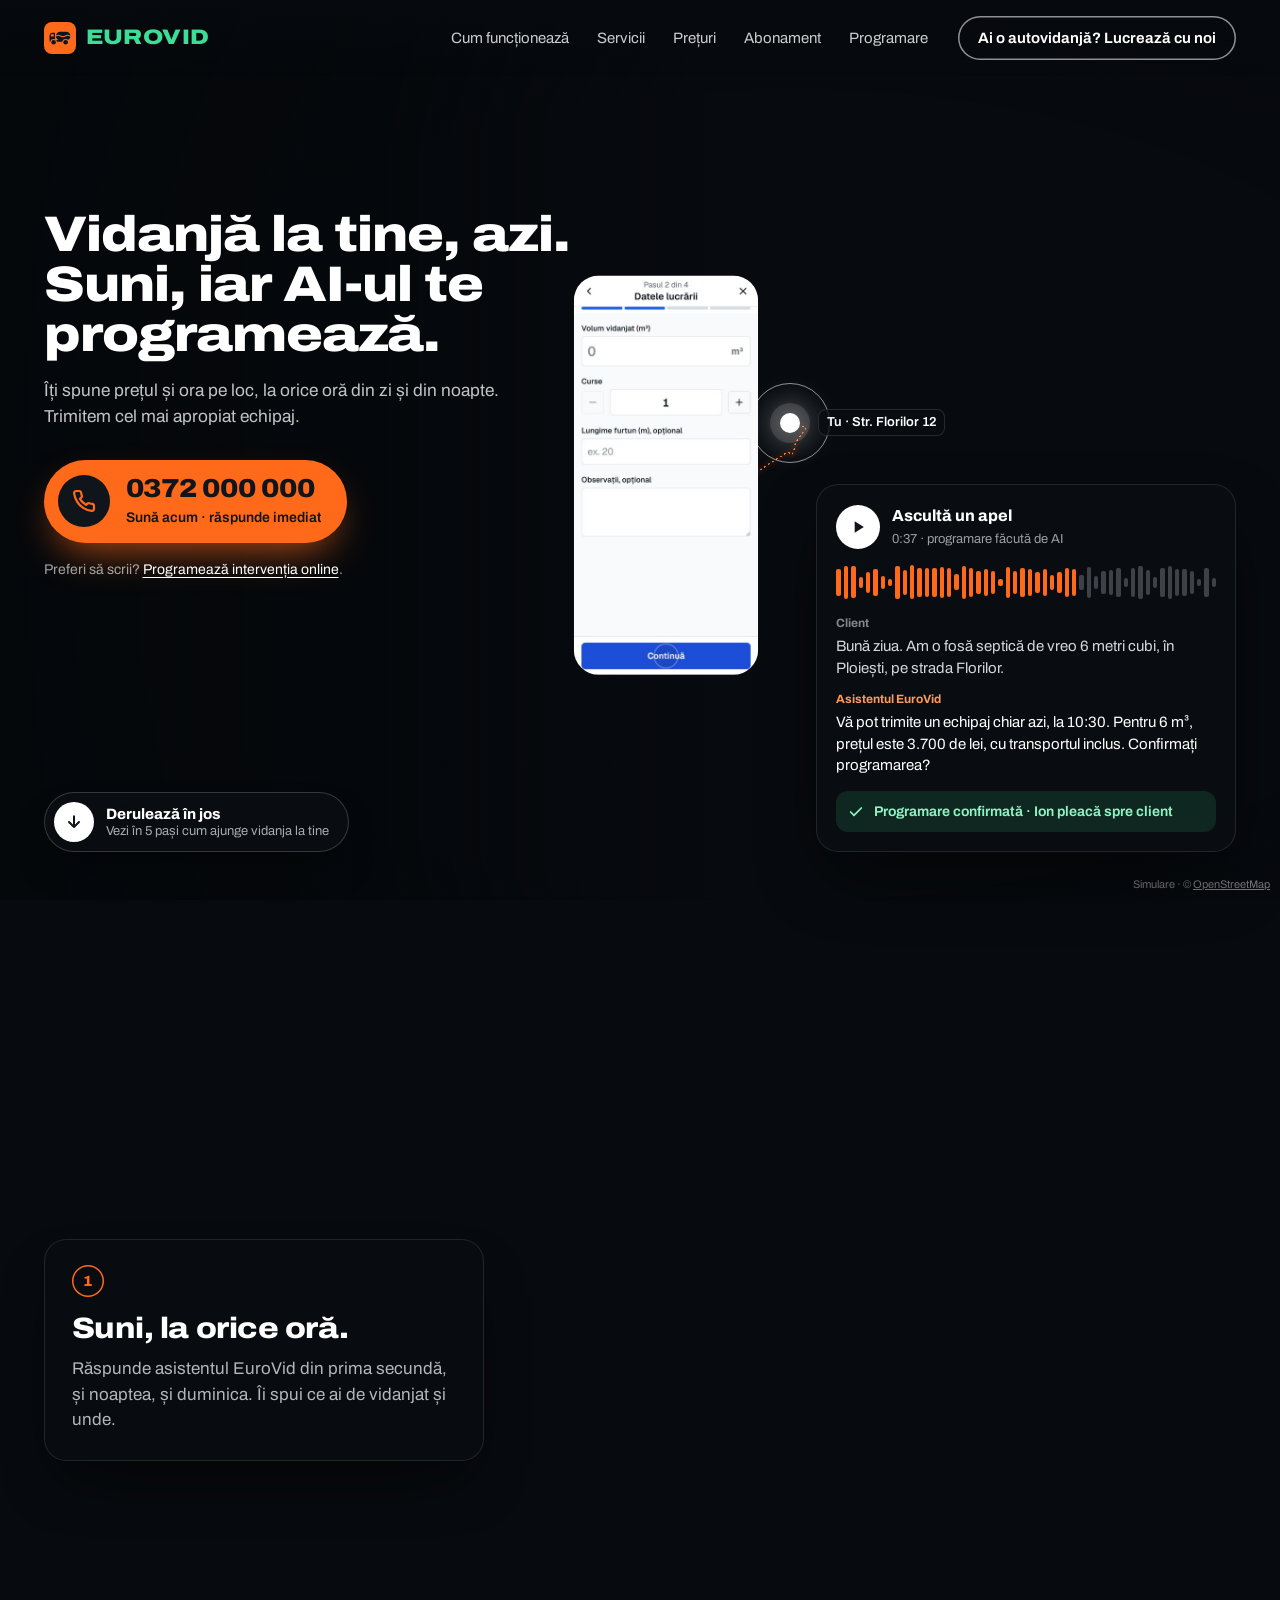
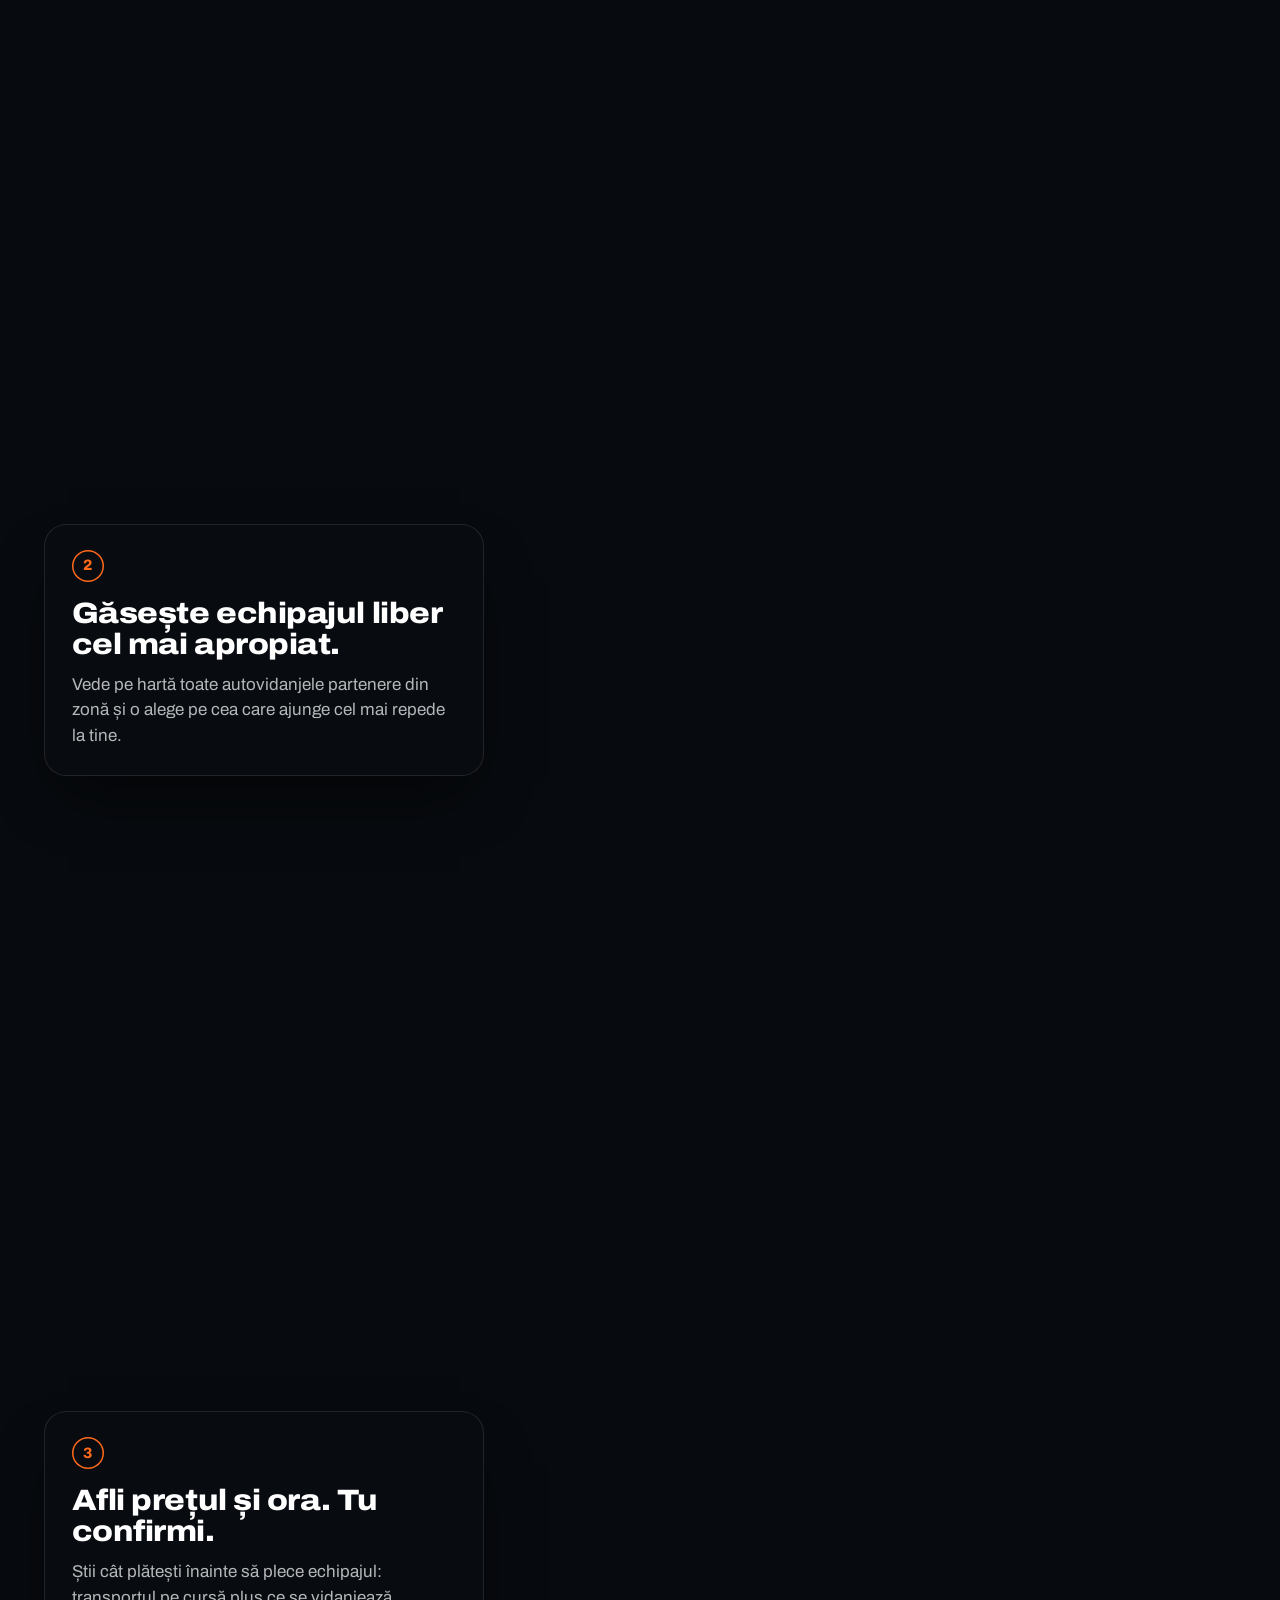
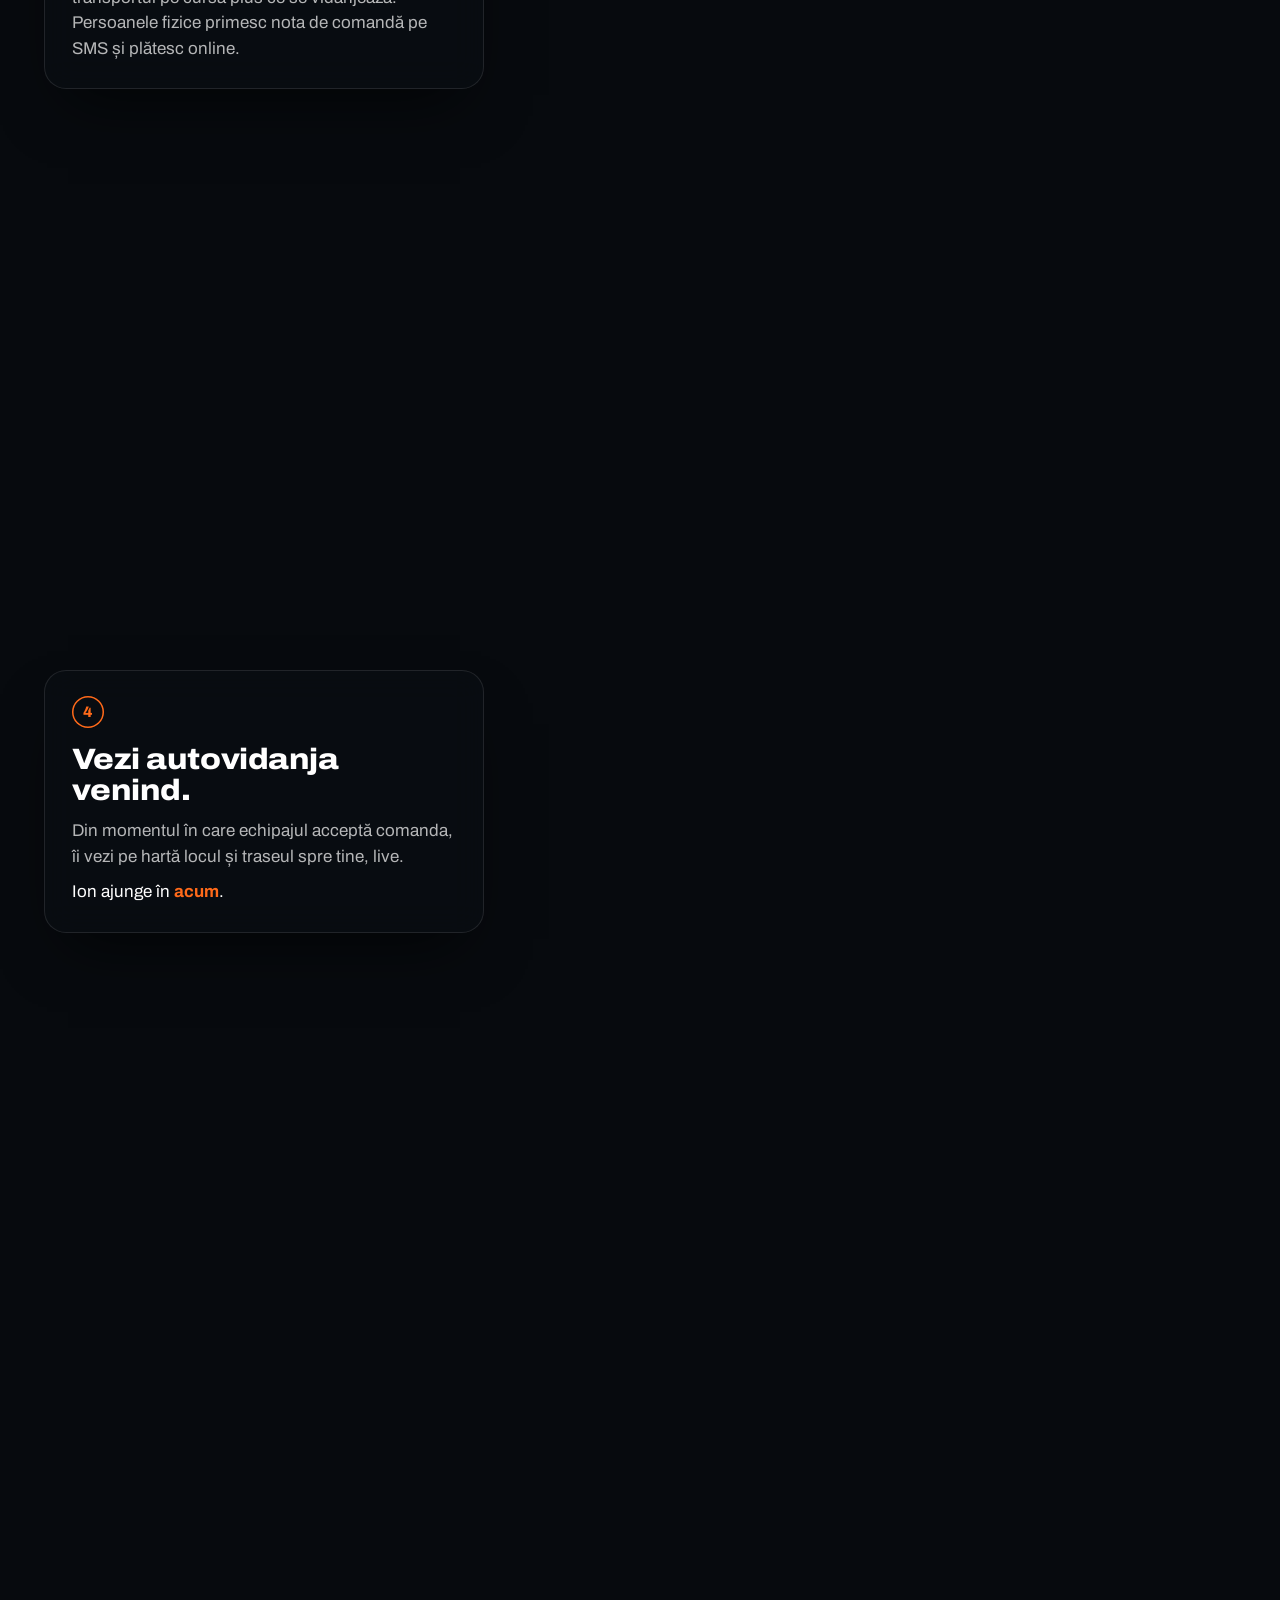
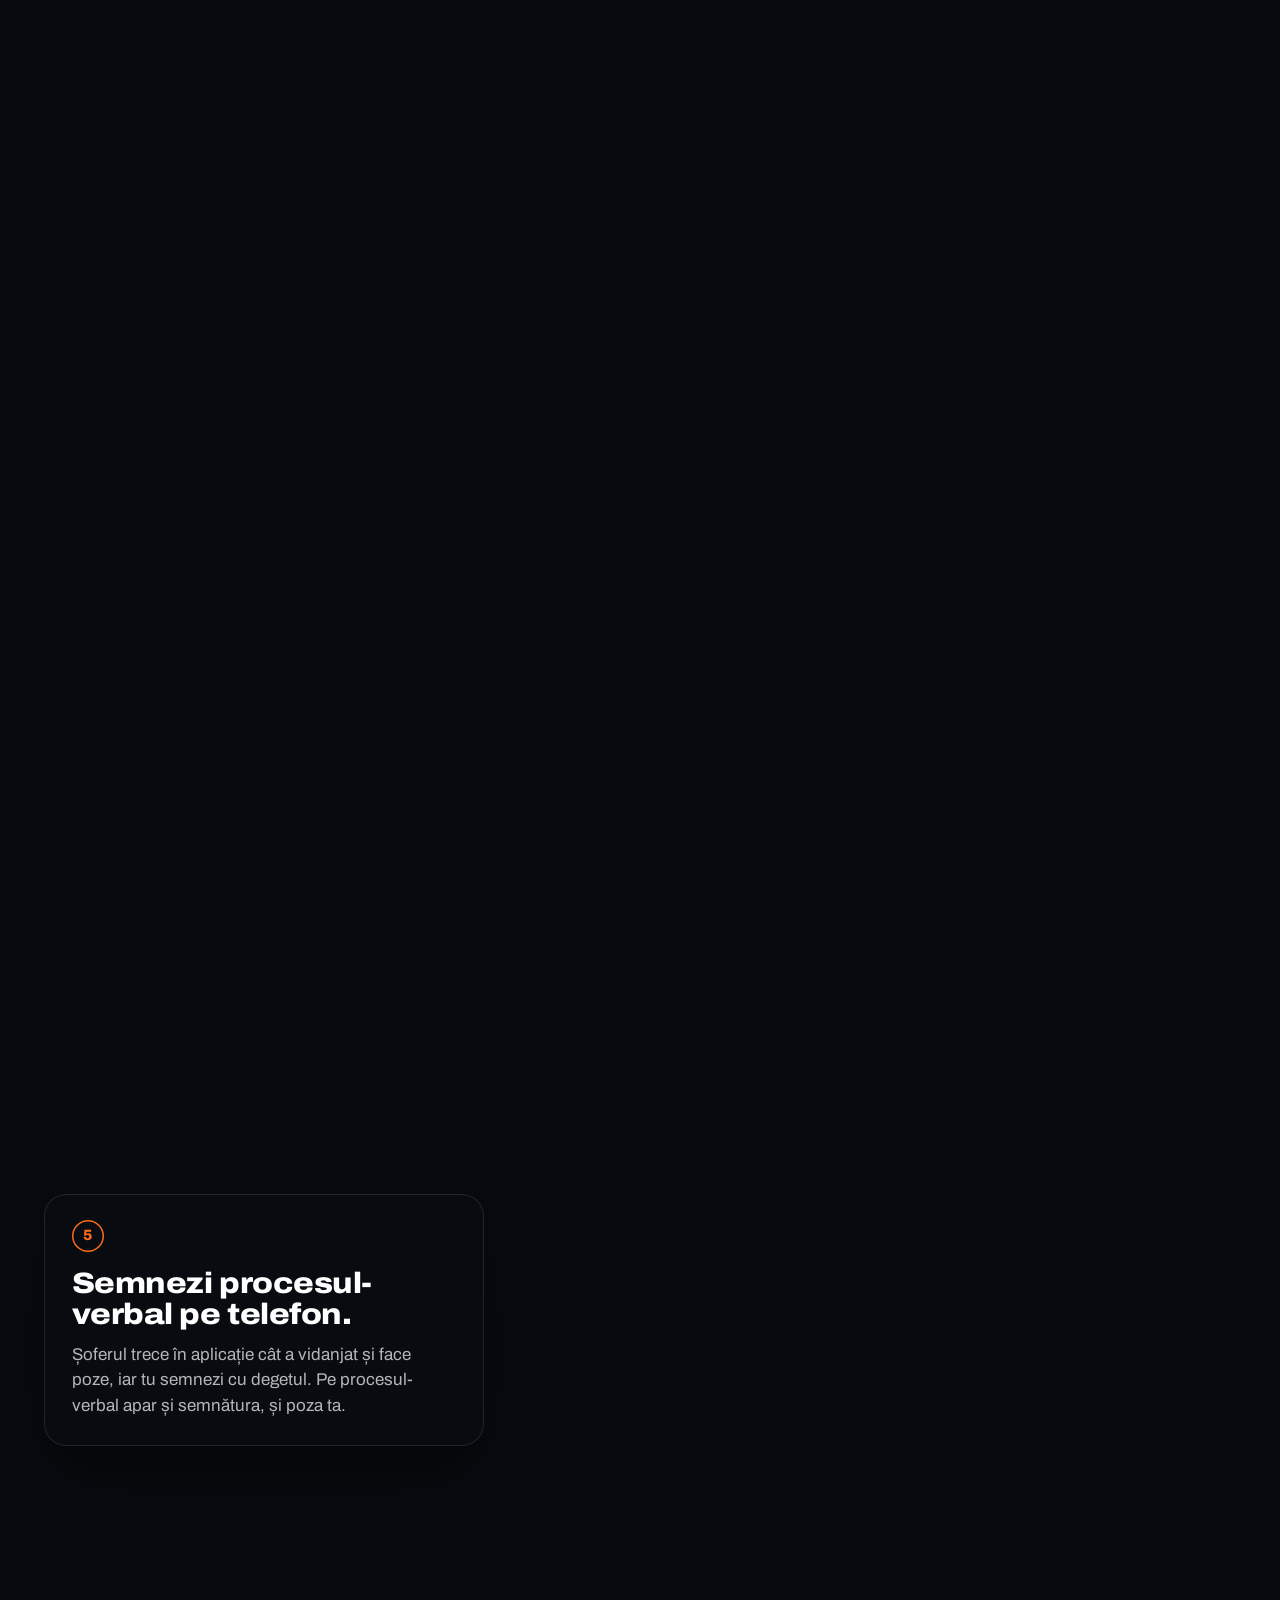
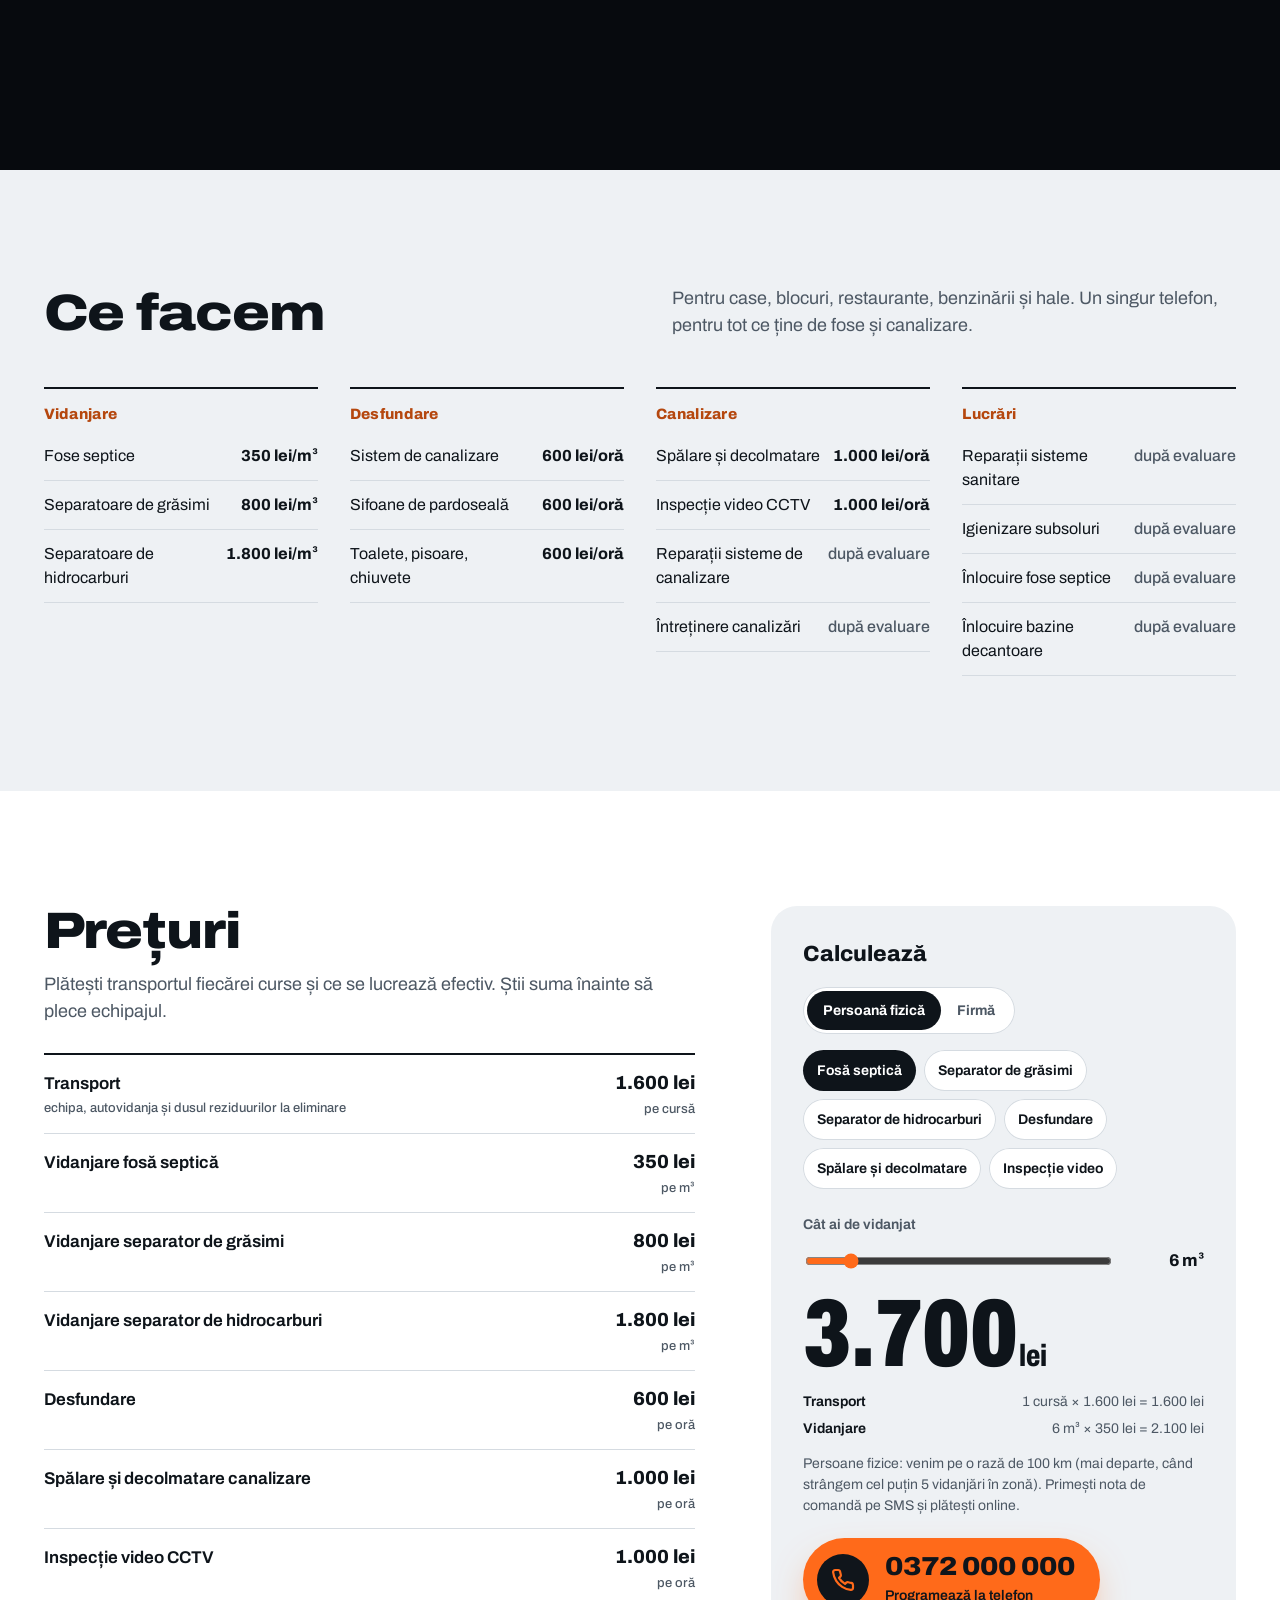
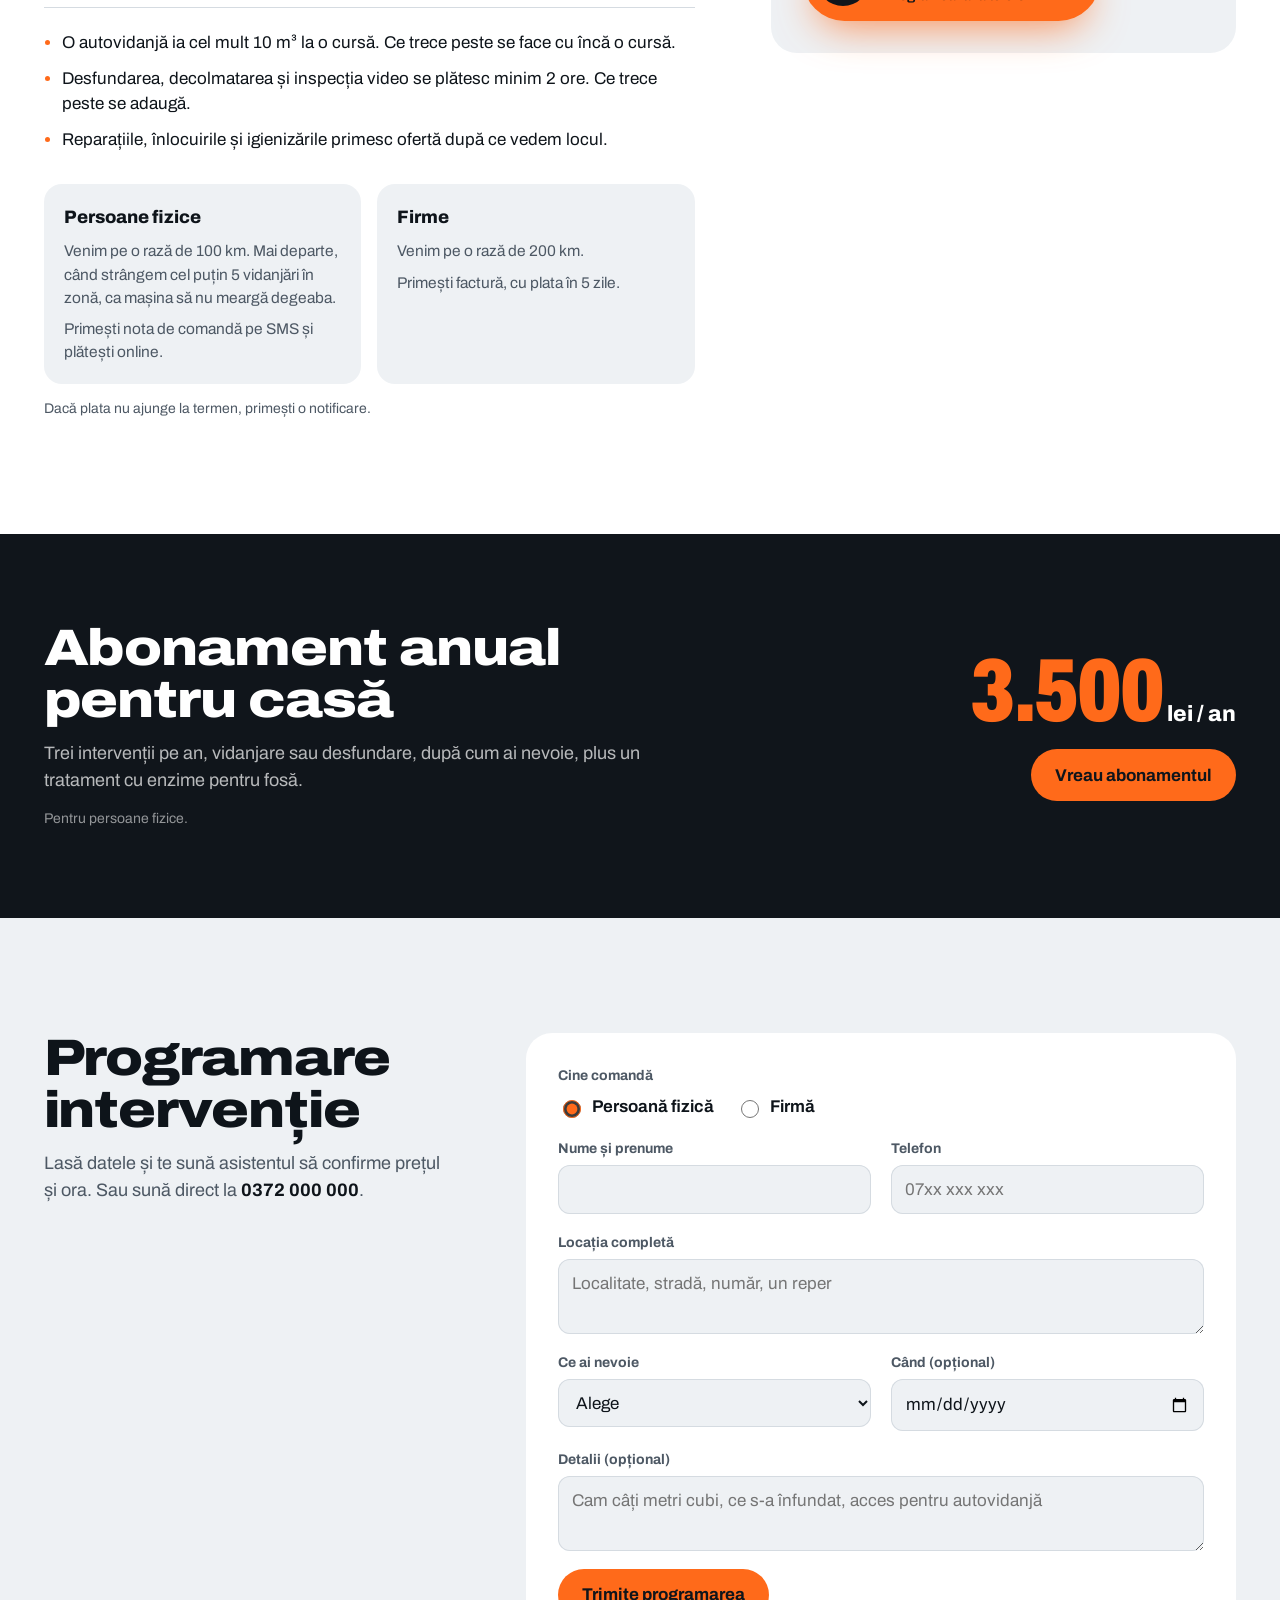
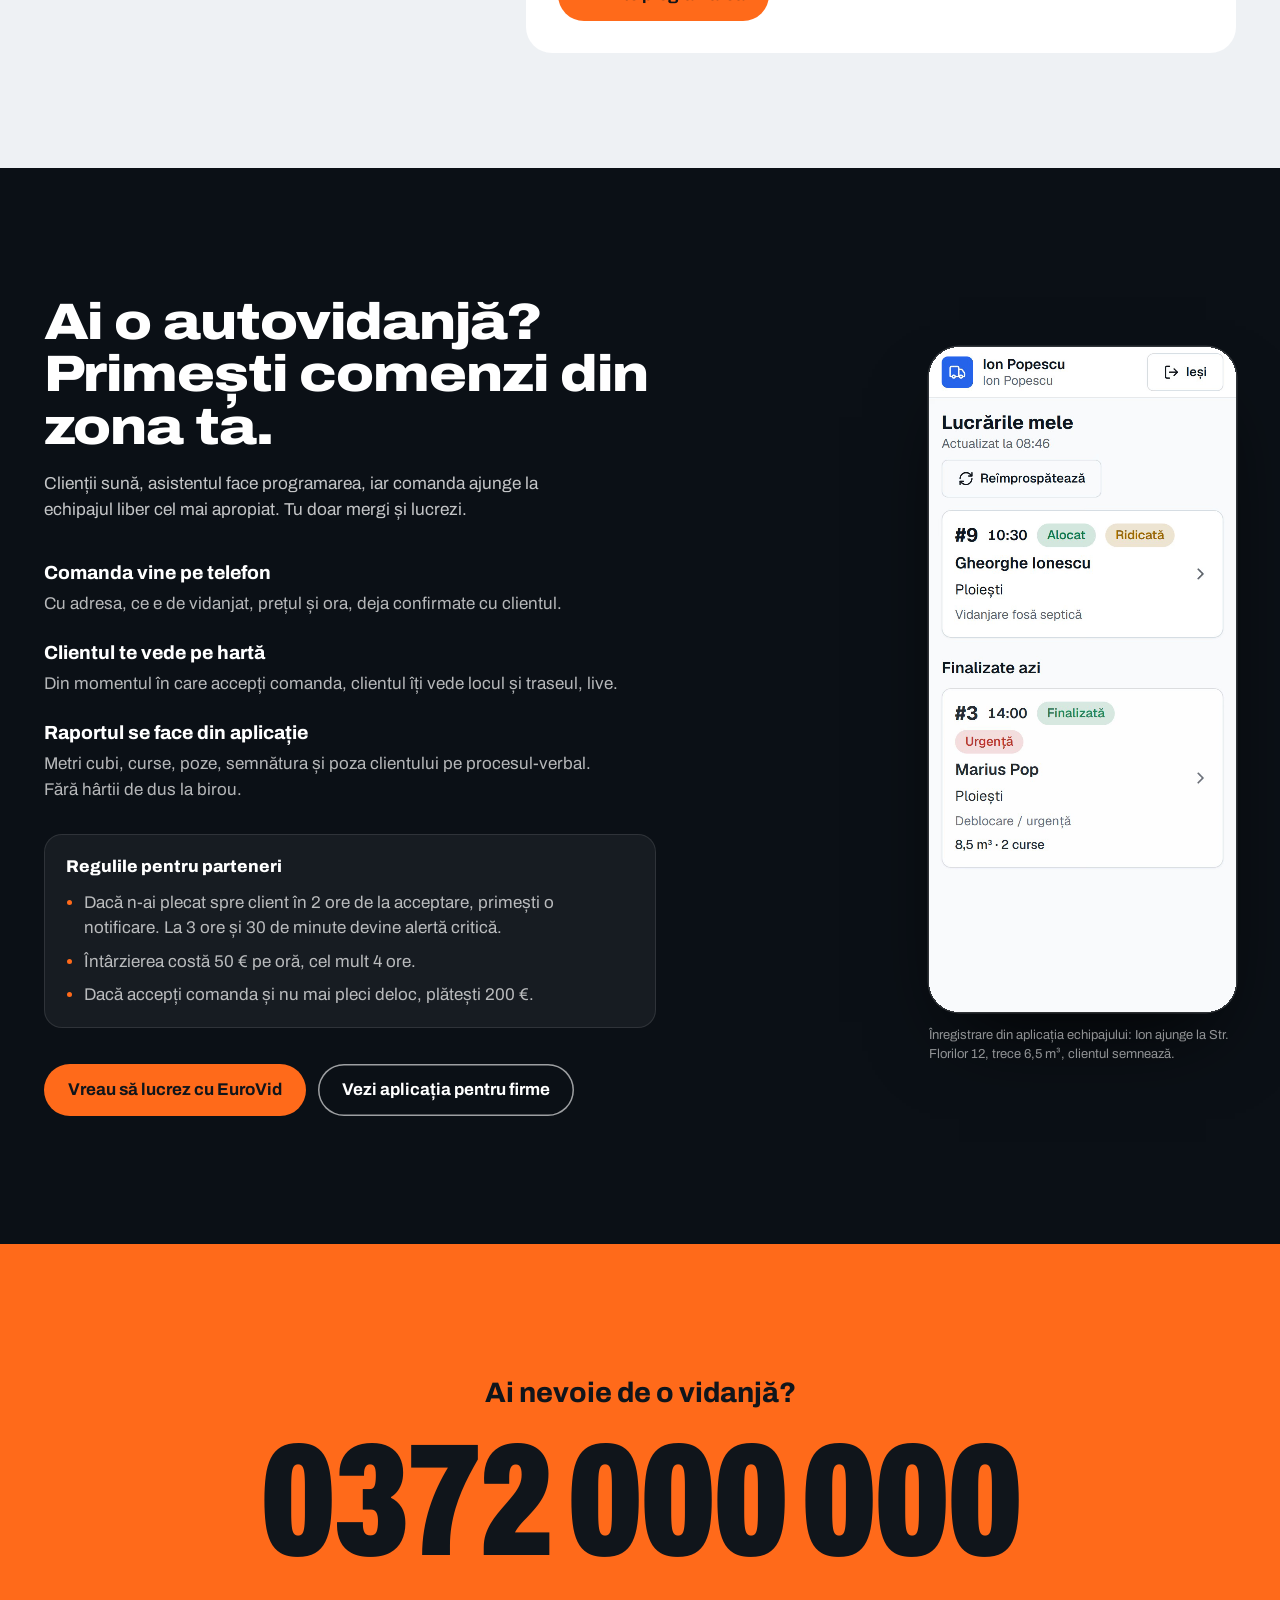
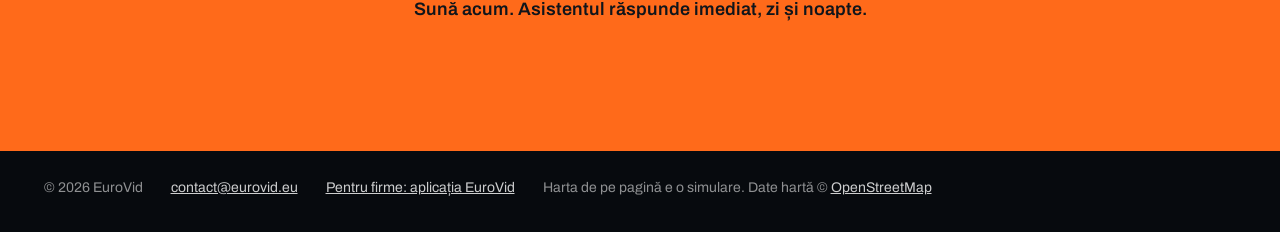
==== index.html @ f66760f4 "Logo: numele scris EUROVID, cu verde La fel ca în aplicație: numele de lângă camion e cu litere mari" ====
<!doctype html>
<html lang="ro">
<head>
  <meta charset="utf-8">
  <meta name="viewport" content="width=device-width, initial-scale=1, viewport-fit=cover">
  <title>EuroVid — vidanjă la tine, azi</title>
  <meta name="description" content="Suni la EuroVid, asistentul îți spune prețul și ora pe loc și trimite cea mai apropiată autovidanjă liberă. Fose septice, bazine vidanjabile, desfundări de canalizare.">
  <link rel="canonical" href="https://lfenomenal.github.io/era-vidanjare-site/">
  <meta property="og:type" content="website">
  <meta property="og:site_name" content="EuroVid">
  <meta property="og:title" content="EuroVid — vidanjă la tine, azi">
  <meta property="og:description" content="Suni, afli prețul și ora pe loc, iar cel mai apropiat echipaj pleacă spre tine.">
  <meta property="og:image" content="https://lfenomenal.github.io/era-vidanjare-site/media/og.jpg">
  <meta name="theme-color" content="#070A0E">
  <link rel="icon" href="favicon.ico" sizes="any">
  <link rel="icon" type="image/svg+xml" href="assets/logo/eurovid-icon.svg">
  <link rel="apple-touch-icon" href="apple-touch-icon.png">
  <link rel="manifest" href="site.webmanifest">
  <link rel="preconnect" href="https://fonts.googleapis.com">
  <link rel="preconnect" href="https://fonts.gstatic.com" crossorigin>
  <link rel="preconnect" href="https://tile.openstreetmap.org" crossorigin>
  <link href="https://fonts.googleapis.com/css2?family=Archivo:wdth,wght@62..125,300..900&display=swap" rel="stylesheet">
  <link rel="stylesheet" href="assets/vendor/leaflet.css">
  <link rel="stylesheet" href="assets/site.css?v=9">
  <script>document.documentElement.classList.add('js')</script>
</head>
<body>
  <a class="skip" href="#cum">Sari la conținut</a>

  <header class="top" data-top>
    <a class="brand" href="#top" aria-label="EuroVid, începutul paginii">
      <span class="brand-mark" aria-hidden="true"><svg viewBox="0 0 64 64"><defs><mask id="ev-cut" maskUnits="userSpaceOnUse" x="0" y="0" width="64" height="64"><rect width="64" height="64" fill="#fff"/><path d="M20.8 26.5c4.4-2.5 8.3-2.5 12.7 0s8.3 2.5 12.7 0 8.3-2.5 12.7 0 8.3 2.5 12.7 0" fill="none" stroke="#000" stroke-width="3"/><rect x="7.5" y="22" width="8" height="6" rx="1.6" fill="#000"/><rect x="18.6" y="16" width="2.2" height="24" fill="#000"/><circle cx="15" cy="43" r="8.6" fill="#000"/><circle cx="47" cy="43" r="8.6" fill="#000"/></mask></defs><g mask="url(#ev-cut)"><rect x="21" y="15" width="39" height="23" rx="11.5"/><path d="M4 39V26.5C4 22 6.8 18 11 18h8v23H6a2 2 0 0 1-2-2z"/><rect x="6" y="37" width="46" height="5" rx="2"/></g><circle cx="15" cy="43" r="6"/><circle cx="47" cy="43" r="6"/></svg></span>
      <span class="brand-name">EUROVID</span>
    </a>
    <nav class="top-nav" aria-label="Secțiuni">
      <a href="#cum">Cum funcționează</a>
      <a href="#servicii">Servicii</a>
      <a href="#preturi">Prețuri</a>
      <a href="#abonament">Abonament</a>
      <a href="#programare">Programare</a>
    </nav>
    <a class="pill" href="#colaboratori"><span class="pill-long">Ai o autovidanjă? </span>Lucrează cu noi</a>
  </header>

  <main id="top">
    <!-- Scena: harta stă pe loc, textul trece peste ea -->
    <section class="stage" data-stage data-step="0" aria-label="Cum ajunge vidanja la tine">
      <div class="stage-map">
        <div class="map" id="map" aria-hidden="true"></div>
        <div class="shade" aria-hidden="true"></div>
        <p class="map-credit">Simulare · © <a href="https://www.openstreetmap.org/copyright" target="_blank" rel="noopener">OpenStreetMap</a></p>
        <figure class="phone-shot" data-phone-shot aria-hidden="true">
          <video muted playsinline loop preload="none" poster="media/teren-c-poster.jpg" data-src="media/teren-c.mp4"></video>
        </figure>
      </div>

      <div class="stage-scroll">
        <div class="hero">
          <div class="hero-copy">
            <h1>Vidanjă la tine, azi. <span>Suni, iar AI-ul te programează.</span></h1>
            <p class="lead">Îți spune prețul și ora pe loc, la orice oră din zi și din noapte. Trimitem cel mai apropiat echipaj.</p>
            <a class="call" href="#apel" data-call>
              <span class="call-ic" aria-hidden="true"><svg viewBox="0 0 24 24"><path d="M22 16.9v3a2 2 0 0 1-2.2 2 19.8 19.8 0 0 1-8.6-3.1 19.5 19.5 0 0 1-6-6A19.8 19.8 0 0 1 2.1 4.2 2 2 0 0 1 4.1 2h3a2 2 0 0 1 2 1.7c.1 1 .4 1.9.7 2.8a2 2 0 0 1-.5 2.1L8 9.9a16 16 0 0 0 6 6l1.3-1.3a2 2 0 0 1 2.1-.4c.9.3 1.8.6 2.8.7a2 2 0 0 1 1.7 2z"/></svg></span>
              <span class="call-txt"><b data-phone-display>0372 000 000</b><span>Sună acum · răspunde imediat</span></span>
            </a>
            <p class="callback">Preferi să scrii? <a href="#programare">Programează intervenția online</a>.</p>
          </div>

          <article class="callcard" id="apel" data-callcard aria-label="Exemplu de apel cu asistentul EuroVid">
            <div class="cc-head">
              <button type="button" class="cc-play" data-call-play aria-label="Pornește apelul">
                <svg class="i-play" viewBox="0 0 24 24" aria-hidden="true"><path d="M8 5v14l11-7z"/></svg>
                <svg class="i-pause" viewBox="0 0 24 24" aria-hidden="true"><path d="M7 5h4v14H7zM13 5h4v14h-4z"/></svg>
                <svg class="i-end" viewBox="0 0 24 24" aria-hidden="true"><path transform="rotate(135 12 12)" d="M22 16.9v3a2 2 0 0 1-2.2 2 19.8 19.8 0 0 1-8.6-3.1 19.5 19.5 0 0 1-6-6A19.8 19.8 0 0 1 2.1 4.2 2 2 0 0 1 4.1 2h3a2 2 0 0 1 2 1.7c.1 1 .4 1.9.7 2.8a2 2 0 0 1-.5 2.1L8 9.9a16 16 0 0 0 6 6l1.3-1.3a2 2 0 0 1 2.1-.4c.9.3 1.8.6 2.8.7a2 2 0 0 1 1.7 2z"/></svg>
              </button>
              <div>
                <b data-call-title>Ascultă un apel</b>
                <span><span data-call-length>0:37</span> · programare făcută de AI</span>
              </div>
            </div>
            <div class="wave" data-wave aria-hidden="true"></div>
            <div class="cc-lines" data-call-lines aria-live="polite"></div>
            <p class="cc-ok" data-call-ok><svg viewBox="0 0 24 24" aria-hidden="true"><path d="M20 6 9 17l-5-5"/></svg>Programare confirmată · Ion pleacă spre client</p>
          </article>

          <a class="scroll-cue" href="#cum" data-scroll-cue>
            <span class="scroll-cue-ic" aria-hidden="true"><svg viewBox="0 0 24 24"><path d="M12 5v13M6 12l6 6 6-6"/></svg></span>
            <span class="scroll-cue-txt"><b>Derulează în jos</b><span>Vezi în 5 pași cum ajunge vidanja la tine</span></span>
          </a>
        </div>

        <div class="steps" id="cum">
          <article class="step" data-step-n="1">
            <div class="step-card">
              <span class="step-n">1</span>
              <h2>Suni, la orice oră.</h2>
              <p>Răspunde asistentul EuroVid din prima secundă, și noaptea, și duminica. Îi spui ce ai de vidanjat și unde.</p>
            </div>
          </article>
          <article class="step" data-step-n="2">
            <div class="step-card">
              <span class="step-n">2</span>
              <h2>Găsește echipajul liber cel mai apropiat.</h2>
              <p>Vede pe hartă toate autovidanjele partenere din zonă și o alege pe cea care ajunge cel mai repede la tine.</p>
            </div>
          </article>
          <article class="step" data-step-n="3">
            <div class="step-card">
              <span class="step-n">3</span>
              <h2>Afli prețul și ora. Tu confirmi.</h2>
              <p>Știi cât plătești înainte să plece echipajul: transportul pe cursă plus ce se vidanjează. Persoanele fizice primesc nota de comandă pe SMS și plătesc online.</p>
            </div>
          </article>
          <article class="step step-long" data-step-n="4">
            <div class="step-card">
              <span class="step-n">4</span>
              <h2>Vezi autovidanja venind.</h2>
              <p>Din momentul în care echipajul acceptă comanda, îi vezi pe hartă locul și traseul spre tine, live. <span class="eta-line">Ion ajunge în <b data-eta>7 min</b>.</span></p>
            </div>
          </article>
          <article class="step" data-step-n="5">
            <div class="step-card">
              <span class="step-n">5</span>
              <h2>Semnezi procesul-verbal pe telefon.</h2>
              <p>Șoferul trece în aplicație cât a vidanjat și face poze, iar tu semnezi cu degetul. Pe procesul-verbal apar și semnătura, și poza ta.</p>
            </div>
          </article>
        </div>
      </div>
    </section>

    <!-- Servicii -->
    <section class="day" id="servicii" aria-labelledby="servicii-titlu">
      <div class="wrap">
        <div class="sec-head">
          <h2 id="servicii-titlu">Ce facem</h2>
          <p>Pentru case, blocuri, restaurante, benzinării și hale. Un singur telefon, pentru tot ce ține de fose și canalizare.</p>
        </div>
        <div class="svc-groups">
          <section class="svc-group" aria-labelledby="g-vid">
            <h3 id="g-vid">Vidanjare</h3>
            <ul>
              <li><span>Fose septice</span><b>350 lei/m³</b></li>
              <li><span>Separatoare de grăsimi</span><b>800 lei/m³</b></li>
              <li><span>Separatoare de hidrocarburi</span><b>1.800 lei/m³</b></li>
            </ul>
          </section>
          <section class="svc-group" aria-labelledby="g-desf">
            <h3 id="g-desf">Desfundare</h3>
            <ul>
              <li><span>Sistem de canalizare</span><b>600 lei/oră</b></li>
              <li><span>Sifoane de pardoseală</span><b>600 lei/oră</b></li>
              <li><span>Toalete, pisoare, chiuvete</span><b>600 lei/oră</b></li>
            </ul>
          </section>
          <section class="svc-group" aria-labelledby="g-can">
            <h3 id="g-can">Canalizare</h3>
            <ul>
              <li><span>Spălare și decolmatare</span><b>1.000 lei/oră</b></li>
              <li><span>Inspecție video CCTV</span><b>1.000 lei/oră</b></li>
              <li><span>Reparații sisteme de canalizare</span><b class="ask">după evaluare</b></li>
              <li><span>Întreținere canalizări</span><b class="ask">după evaluare</b></li>
            </ul>
          </section>
          <section class="svc-group" aria-labelledby="g-lucr">
            <h3 id="g-lucr">Lucrări</h3>
            <ul>
              <li><span>Reparații sisteme sanitare</span><b class="ask">după evaluare</b></li>
              <li><span>Igienizare subsoluri</span><b class="ask">după evaluare</b></li>
              <li><span>Înlocuire fose septice</span><b class="ask">după evaluare</b></li>
              <li><span>Înlocuire bazine decantoare</span><b class="ask">după evaluare</b></li>
            </ul>
          </section>
        </div>
      </div>
    </section>

    <!-- Prețuri + calcul -->
    <section class="prices" id="preturi" aria-labelledby="preturi-titlu">
      <div class="wrap prices-grid">
        <div class="tariff">
          <h2 id="preturi-titlu">Prețuri</h2>
          <p class="sub">Plătești transportul fiecărei curse și ce se lucrează efectiv. Știi suma înainte să plece echipajul.</p>
          <table class="tbl">
            <caption class="sr">Tarifele EuroVid</caption>
            <tbody>
              <tr><th scope="row">Transport<small>echipa, autovidanja și dusul reziduurilor la eliminare</small></th><td>1.600 lei<small>pe cursă</small></td></tr>
              <tr><th scope="row">Vidanjare fosă septică</th><td>350 lei<small>pe m³</small></td></tr>
              <tr><th scope="row">Vidanjare separator de grăsimi</th><td>800 lei<small>pe m³</small></td></tr>
              <tr><th scope="row">Vidanjare separator de hidrocarburi</th><td>1.800 lei<small>pe m³</small></td></tr>
              <tr><th scope="row">Desfundare</th><td>600 lei<small>pe oră</small></td></tr>
              <tr><th scope="row">Spălare și decolmatare canalizare</th><td>1.000 lei<small>pe oră</small></td></tr>
              <tr><th scope="row">Inspecție video CCTV</th><td>1.000 lei<small>pe oră</small></td></tr>
            </tbody>
          </table>
          <ul class="rules">
            <li>O autovidanjă ia cel mult 10 m³ la o cursă. Ce trece peste se face cu încă o cursă.</li>
            <li>Desfundarea, decolmatarea și inspecția video se plătesc minim 2 ore. Ce trece peste se adaugă.</li>
            <li>Reparațiile, înlocuirile și igienizările primesc ofertă după ce vedem locul.</li>
          </ul>
          <div class="who-grid">
            <div>
              <h3>Persoane fizice</h3>
              <p>Venim pe o rază de 100 km. Mai departe, când strângem cel puțin 5 vidanjări în zonă, ca mașina să nu meargă degeaba.</p>
              <p>Primești nota de comandă pe SMS și plătești online.</p>
            </div>
            <div>
              <h3>Firme</h3>
              <p>Venim pe o rază de 200 km.</p>
              <p>Primești factură, cu plata în 5 zile.</p>
            </div>
          </div>
          <p class="fine">Dacă plata nu ajunge la termen, primești o notificare.</p>
        </div>

        <div class="quote" aria-labelledby="calc-titlu">
          <h3 id="calc-titlu">Calculează</h3>
          <div class="q-who" role="radiogroup" aria-label="Cine comandă" data-q-who>
            <button type="button" role="radio" aria-checked="true" data-who="pf">Persoană fizică</button>
            <button type="button" role="radio" aria-checked="false" data-who="pj" tabindex="-1">Firmă</button>
          </div>
          <div class="q-tabs" role="radiogroup" aria-label="Ce ai nevoie" data-q-tabs></div>
          <div class="q-vol">
            <label for="q-qty" data-q-qty-label>Cât ai de vidanjat</label>
            <div class="q-range">
              <input id="q-qty" type="range" min="1" max="40" step="1" value="6" data-q-qty>
              <output for="q-qty" data-q-qty-out>6 m³</output>
            </div>
          </div>
          <p class="q-price"><b data-q-price>3.700</b> <span>lei</span></p>
          <dl class="q-break" data-q-break></dl>
          <p class="q-meta" data-q-meta></p>
          <a class="call call-dark" href="#apel" data-call>
            <span class="call-ic" aria-hidden="true"><svg viewBox="0 0 24 24"><path d="M22 16.9v3a2 2 0 0 1-2.2 2 19.8 19.8 0 0 1-8.6-3.1 19.5 19.5 0 0 1-6-6A19.8 19.8 0 0 1 2.1 4.2 2 2 0 0 1 4.1 2h3a2 2 0 0 1 2 1.7c.1 1 .4 1.9.7 2.8a2 2 0 0 1-.5 2.1L8 9.9a16 16 0 0 0 6 6l1.3-1.3a2 2 0 0 1 2.1-.4c.9.3 1.8.6 2.8.7a2 2 0 0 1 1.7 2z"/></svg></span>
            <span class="call-txt"><b data-phone-display>0372 000 000</b><span>Programează la telefon</span></span>
          </a>
        </div>
      </div>
    </section>

    <!-- Abonament -->
    <section class="plan" id="abonament" aria-labelledby="abonament-titlu">
      <div class="wrap plan-grid">
        <div>
          <h2 id="abonament-titlu">Abonament anual pentru casă</h2>
          <p>Trei intervenții pe an, vidanjare sau desfundare, după cum ai nevoie, plus un tratament cu enzime pentru fosă.</p>
          <p class="fine">Pentru persoane fizice.</p>
        </div>
        <div class="plan-price">
          <p><b>3.500</b> <span>lei / an</span></p>
          <a class="btn btn-orange" href="#programare" data-plan>Vreau abonamentul</a>
        </div>
      </div>
    </section>

    <!-- Programare -->
    <section class="book" id="programare" aria-labelledby="programare-titlu">
      <div class="wrap book-grid">
        <div class="book-copy">
          <h2 id="programare-titlu">Programare intervenție</h2>
          <p>Lasă datele și te sună asistentul să confirme prețul și ora. Sau sună direct la <b data-phone-display>0372 000 000</b>.</p>
        </div>
        <form class="book-form" data-book novalidate>
          <fieldset class="b-who">
            <legend>Cine comandă</legend>
            <label><input type="radio" name="tip" id="b-pf" value="pf" checked> Persoană fizică</label>
            <label><input type="radio" name="tip" id="b-pj" value="pj"> Firmă</label>
          </fieldset>
          <div class="b-row">
            <label for="b-name" data-b-name-label>Nume și prenume</label>
            <input id="b-name" name="nume" autocomplete="name" required>
          </div>
          <div class="b-row" data-b-cui hidden>
            <label for="b-cui">CUI</label>
            <input id="b-cui" name="cui" inputmode="numeric" placeholder="RO12345678">
          </div>
          <div class="b-row">
            <label for="b-phone">Telefon</label>
            <input id="b-phone" name="telefon" type="tel" inputmode="tel" autocomplete="tel" placeholder="07xx xxx xxx" required>
          </div>
          <div class="b-row b-wide">
            <label for="b-loc">Locația completă</label>
            <textarea id="b-loc" name="locatie" rows="2" autocomplete="street-address" placeholder="Localitate, stradă, număr, un reper" required></textarea>
          </div>
          <div class="b-row">
            <label for="b-svc">Ce ai nevoie</label>
            <select id="b-svc" name="serviciu" required>
              <option value="">Alege</option>
              <optgroup label="Vidanjare">
                <option>Vidanjare fosă septică</option>
                <option>Vidanjare separator de grăsimi</option>
                <option>Vidanjare separator de hidrocarburi</option>
              </optgroup>
              <optgroup label="Desfundare">
                <option>Desfundare canalizare</option>
                <option>Desfundare sifoane de pardoseală</option>
                <option>Desfundare toalete, pisoare, chiuvete</option>
              </optgroup>
              <optgroup label="Canalizare">
                <option>Spălare și decolmatare canalizare</option>
                <option>Inspecție video CCTV</option>
                <option>Reparații sisteme de canalizare</option>
                <option>Întreținere canalizări</option>
              </optgroup>
              <optgroup label="Lucrări">
                <option>Reparații sisteme sanitare</option>
                <option>Igienizare subsoluri</option>
                <option>Înlocuire fosă septică</option>
                <option>Înlocuire bazin decantor</option>
              </optgroup>
              <option value="abonament">Abonament anual (3.500 lei / an)</option>
            </select>
          </div>
          <div class="b-row">
            <label for="b-date">Când (opțional)</label>
            <input id="b-date" name="data" type="date">
          </div>
          <div class="b-row b-wide">
            <label for="b-notes">Detalii (opțional)</label>
            <textarea id="b-notes" name="detalii" rows="2" placeholder="Cam câți metri cubi, ce s-a înfundat, acces pentru autovidanjă"></textarea>
          </div>
          <div class="b-wide b-send">
            <button type="submit" class="btn btn-orange">Trimite programarea</button>
            <p class="b-msg" data-book-msg aria-live="polite"></p>
          </div>
        </form>
      </div>
    </section>

    <!-- Pentru colaboratori -->
    <section class="partners" id="colaboratori" aria-labelledby="parteneri-titlu">
      <div class="partners-inner">
        <div class="partners-copy">
          <h2 id="parteneri-titlu">Ai o autovidanjă? Primești comenzi din zona ta.</h2>
          <p class="lead">Clienții sună, asistentul face programarea, iar comanda ajunge la echipajul liber cel mai apropiat. Tu doar mergi și lucrezi.</p>
          <dl class="facts">
            <div><dt>Comanda vine pe telefon</dt><dd>Cu adresa, ce e de vidanjat, prețul și ora, deja confirmate cu clientul.</dd></div>
            <div><dt>Clientul te vede pe hartă</dt><dd>Din momentul în care accepți comanda, clientul îți vede locul și traseul, live.</dd></div>
            <div><dt>Raportul se face din aplicație</dt><dd>Metri cubi, curse, poze, semnătura și poza clientului pe procesul-verbal. Fără hârtii de dus la birou.</dd></div>
          </dl>
          <div class="p-rules">
            <h3>Regulile pentru parteneri</h3>
            <ul>
              <li>Dacă n-ai plecat spre client în 2 ore de la acceptare, primești o notificare. La 3 ore și 30 de minute devine alertă critică.</li>
              <li>Întârzierea costă 50 € pe oră, cel mult 4 ore.</li>
              <li>Dacă accepți comanda și nu mai pleci deloc, plătești 200 €.</li>
            </ul>
          </div>
          <div class="partners-cta">
            <a class="btn btn-orange" href="mailto:contact@eurovid.eu?subject=Vreau%20s%C4%83%20lucrez%20cu%20EuroVid">Vreau să lucrez cu EuroVid</a>
            <a class="btn btn-line" href="https://lfenomenal.github.io/era-vidanjare-demo/home/" target="_blank" rel="noopener">Vezi aplicația pentru firme</a>
          </div>
        </div>
        <figure class="rec">
          <video muted playsinline loop preload="none" poster="media/teren-poster.jpg" data-src="media/teren" data-autoplay-visible aria-label="Înregistrare din aplicația echipajului: lucrarea #9, de la sosire la semnătura clientului"></video>
          <figcaption>Înregistrare din aplicația echipajului: Ion ajunge la Str. Florilor 12, trece 6,5 m³, clientul semnează.</figcaption>
        </figure>
      </div>
    </section>

    <!-- Final -->
    <section class="end" aria-labelledby="final-titlu">
      <h2 id="final-titlu">Ai nevoie de o vidanjă?</h2>
      <a class="end-phone" href="#apel" data-call><span data-phone-display>0372 000 000</span></a>
      <p>Sună acum. Asistentul răspunde imediat, zi și noapte.</p>
    </section>
  </main>

  <footer class="foot">
    <span>© 2026 EuroVid</span>
    <a href="mailto:contact@eurovid.eu">contact@eurovid.eu</a>
    <a href="https://lfenomenal.github.io/era-vidanjare-demo/home/" target="_blank" rel="noopener">Pentru firme: aplicația EuroVid</a>
    <span>Harta de pe pagină e o simulare. Date hartă © <a href="https://www.openstreetmap.org/copyright" target="_blank" rel="noopener">OpenStreetMap</a></span>
  </footer>

  <script src="assets/vendor/leaflet.js"></script>
  <script src="assets/routes.js?v=4"></script>
  <script src="assets/site.js?v=10"></script>
</body>
</html>
---- assets/vendor/leaflet.css ----
/* required styles */

.leaflet-pane,
.leaflet-tile,
.leaflet-marker-icon,
.leaflet-marker-shadow,
.leaflet-tile-container,
.leaflet-pane > svg,
.leaflet-pane > canvas,
.leaflet-zoom-box,
.leaflet-image-layer,
.leaflet-layer {
	position: absolute;
	left: 0;
	top: 0;
	}
.leaflet-container {
	overflow: hidden;
	}
.leaflet-tile,
.leaflet-marker-icon,
.leaflet-marker-shadow {
	-webkit-user-select: none;
	   -moz-user-select: none;
	        user-select: none;
	  -webkit-user-drag: none;
	}
/* Prevents IE11 from highlighting tiles in blue */
.leaflet-tile::selection {
	background: transparent;
}
/* Safari renders non-retina tile on retina better with this, but Chrome is worse */
.leaflet-safari .leaflet-tile {
	image-rendering: -webkit-optimize-contrast;
	}
/* hack that prevents hw layers "stretching" when loading new tiles */
.leaflet-safari .leaflet-tile-container {
	width: 1600px;
	height: 1600px;
	-webkit-transform-origin: 0 0;
	}
.leaflet-marker-icon,
.leaflet-marker-shadow {
	display: block;
	}
/* .leaflet-container svg: reset svg max-width decleration shipped in Joomla! (joomla.org) 3.x */
/* .leaflet-container img: map is broken in FF if you have max-width: 100% on tiles */
.leaflet-container .leaflet-overlay-pane svg {
	max-width: none !important;
	max-height: none !important;
	}
.leaflet-container .leaflet-marker-pane img,
.leaflet-container .leaflet-shadow-pane img,
.leaflet-container .leaflet-tile-pane img,
.leaflet-container img.leaflet-image-layer,
.leaflet-container .leaflet-tile {
	max-width: none !important;
	max-height: none !important;
	width: auto;
	padding: 0;
	}

.leaflet-container img.leaflet-tile {
	/* See: https://bugs.chromium.org/p/chromium/issues/detail?id=600120 */
	mix-blend-mode: plus-lighter;
}

.leaflet-container.leaflet-touch-zoom {
	-ms-touch-action: pan-x pan-y;
	touch-action: pan-x pan-y;
	}
.leaflet-container.leaflet-touch-drag {
	-ms-touch-action: pinch-zoom;
	/* Fallback for FF which doesn't support pinch-zoom */
	touch-action: none;
	touch-action: pinch-zoom;
}
.leaflet-container.leaflet-touch-drag.leaflet-touch-zoom {
	-ms-touch-action: none;
	touch-action: none;
}
.leaflet-container {
	-webkit-tap-highlight-color: transparent;
}
.leaflet-container a {
	-webkit-tap-highlight-color: rgba(51, 181, 229, 0.4);
}
.leaflet-tile {
	filter: inherit;
	visibility: hidden;
	}
.leaflet-tile-loaded {
	visibility: inherit;
	}
.leaflet-zoom-box {
	width: 0;
	height: 0;
	-moz-box-sizing: border-box;
	     box-sizing: border-box;
	z-index: 800;
	}
/* workaround for https://bugzilla.mozilla.org/show_bug.cgi?id=888319 */
.leaflet-overlay-pane svg {
	-moz-user-select: none;
	}

.leaflet-pane         { z-index: 400; }

.leaflet-tile-pane    { z-index: 200; }
.leaflet-overlay-pane { z-index: 400; }
.leaflet-shadow-pane  { z-index: 500; }
.leaflet-marker-pane  { z-index: 600; }
.leaflet-tooltip-pane   { z-index: 650; }
.leaflet-popup-pane   { z-index: 700; }

.leaflet-map-pane canvas { z-index: 100; }
.leaflet-map-pane svg    { z-index: 200; }

.leaflet-vml-shape {
	width: 1px;
	height: 1px;
	}
.lvml {
	behavior: url(#default#VML);
	display: inline-block;
	position: absolute;
	}


/* control positioning */

.leaflet-control {
	position: relative;
	z-index: 800;
	pointer-events: visiblePainted; /* IE 9-10 doesn't have auto */
	pointer-events: auto;
	}
.leaflet-top,
.leaflet-bottom {
	position: absolute;
	z-index: 1000;
	pointer-events: none;
	}
.leaflet-top {
	top: 0;
	}
.leaflet-right {
	right: 0;
	}
.leaflet-bottom {
	bottom: 0;
	}
.leaflet-left {
	left: 0;
	}
.leaflet-control {
	float: left;
	clear: both;
	}
.leaflet-right .leaflet-control {
	float: right;
	}
.leaflet-top .leaflet-control {
	margin-top: 10px;
	}
.leaflet-bottom .leaflet-control {
	margin-bottom: 10px;
	}
.leaflet-left .leaflet-control {
	margin-left: 10px;
	}
.leaflet-right .leaflet-control {
	margin-right: 10px;
	}


/* zoom and fade animations */

.leaflet-fade-anim .leaflet-popup {
	opacity: 0;
	-webkit-transition: opacity 0.2s linear;
	   -moz-transition: opacity 0.2s linear;
	        transition: opacity 0.2s linear;
	}
.leaflet-fade-anim .leaflet-map-pane .leaflet-popup {
	opacity: 1;
	}
.leaflet-zoom-animated {
	-webkit-transform-origin: 0 0;
	    -ms-transform-origin: 0 0;
	        transform-origin: 0 0;
	}
svg.leaflet-zoom-animated {
	will-change: transform;
}

.leaflet-zoom-anim .leaflet-zoom-animated {
	-webkit-transition: -webkit-transform 0.25s cubic-bezier(0,0,0.25,1);
	   -moz-transition:    -moz-transform 0.25s cubic-bezier(0,0,0.25,1);
	        transition:         transform 0.25s cubic-bezier(0,0,0.25,1);
	}
.leaflet-zoom-anim .leaflet-tile,
.leaflet-pan-anim .leaflet-tile {
	-webkit-transition: none;
	   -moz-transition: none;
	        transition: none;
	}

.leaflet-zoom-anim .leaflet-zoom-hide {
	visibility: hidden;
	}


/* cursors */

.leaflet-interactive {
	cursor: pointer;
	}
.leaflet-grab {
	cursor: -webkit-grab;
	cursor:    -moz-grab;
	cursor:         grab;
	}
.leaflet-crosshair,
.leaflet-crosshair .leaflet-interactive {
	cursor: crosshair;
	}
.leaflet-popup-pane,
.leaflet-control {
	cursor: auto;
	}
.leaflet-dragging .leaflet-grab,
.leaflet-dragging .leaflet-grab .leaflet-interactive,
.leaflet-dragging .leaflet-marker-draggable {
	cursor: move;
	cursor: -webkit-grabbing;
	cursor:    -moz-grabbing;
	cursor:         grabbing;
	}

/* marker & overlays interactivity */
.leaflet-marker-icon,
.leaflet-marker-shadow,
.leaflet-image-layer,
.leaflet-pane > svg path,
.leaflet-tile-container {
	pointer-events: none;
	}

.leaflet-marker-icon.leaflet-interactive,
.leaflet-image-layer.leaflet-interactive,
.leaflet-pane > svg path.leaflet-interactive,
svg.leaflet-image-layer.leaflet-interactive path {
	pointer-events: visiblePainted; /* IE 9-10 doesn't have auto */
	pointer-events: auto;
	}

/* visual tweaks */

.leaflet-container {
	background: #ddd;
	outline-offset: 1px;
	}
.leaflet-container a {
	color: #0078A8;
	}
.leaflet-zoom-box {
	border: 2px dotted #38f;
	background: rgba(255,255,255,0.5);
	}


/* general typography */
.leaflet-container {
	font-family: "Helvetica Neue", Arial, Helvetica, sans-serif;
	font-size: 12px;
	font-size: 0.75rem;
	line-height: 1.5;
	}


/* general toolbar styles */

.leaflet-bar {
	box-shadow: 0 1px 5px rgba(0,0,0,0.65);
	border-radius: 4px;
	}
.leaflet-bar a {
	background-color: #fff;
	border-bottom: 1px solid #ccc;
	width: 26px;
	height: 26px;
	line-height: 26px;
	display: block;
	text-align: center;
	text-decoration: none;
	color: black;
	}
.leaflet-bar a,
.leaflet-control-layers-toggle {
	background-position: 50% 50%;
	background-repeat: no-repeat;
	display: block;
	}
.leaflet-bar a:hover,
.leaflet-bar a:focus {
	background-color: #f4f4f4;
	}
.leaflet-bar a:first-child {
	border-top-left-radius: 4px;
	border-top-right-radius: 4px;
	}
.leaflet-bar a:last-child {
	border-bottom-left-radius: 4px;
	border-bottom-right-radius: 4px;
	border-bottom: none;
	}
.leaflet-bar a.leaflet-disabled {
	cursor: default;
	background-color: #f4f4f4;
	color: #bbb;
	}

.leaflet-touch .leaflet-bar a {
	width: 30px;
	height: 30px;
	line-height: 30px;
	}
.leaflet-touch .leaflet-bar a:first-child {
	border-top-left-radius: 2px;
	border-top-right-radius: 2px;
	}
.leaflet-touch .leaflet-bar a:last-child {
	border-bottom-left-radius: 2px;
	border-bottom-right-radius: 2px;
	}

/* zoom control */

.leaflet-control-zoom-in,
.leaflet-control-zoom-out {
	font: bold 18px 'Lucida Console', Monaco, monospace;
	text-indent: 1px;
	}

.leaflet-touch .leaflet-control-zoom-in, .leaflet-touch .leaflet-control-zoom-out  {
	font-size: 22px;
	}


/* layers control */

.leaflet-control-layers {
	box-shadow: 0 1px 5px rgba(0,0,0,0.4);
	background: #fff;
	border-radius: 5px;
	}
.leaflet-control-layers-toggle {
	background-image: url(images/layers.png);
	width: 36px;
	height: 36px;
	}
.leaflet-retina .leaflet-control-layers-toggle {
	background-image: url(images/layers-2x.png);
	background-size: 26px 26px;
	}
.leaflet-touch .leaflet-control-layers-toggle {
	width: 44px;
	height: 44px;
	}
.leaflet-control-layers .leaflet-control-layers-list,
.leaflet-control-layers-expanded .leaflet-control-layers-toggle {
	display: none;
	}
.leaflet-control-layers-expanded .leaflet-control-layers-list {
	display: block;
	position: relative;
	}
.leaflet-control-layers-expanded {
	padding: 6px 10px 6px 6px;
	color: #333;
	background: #fff;
	}
.leaflet-control-layers-scrollbar {
	overflow-y: scroll;
	overflow-x: hidden;
	padding-right: 5px;
	}
.leaflet-control-layers-selector {
	margin-top: 2px;
	position: relative;
	top: 1px;
	}
.leaflet-control-layers label {
	display: block;
	font-size: 13px;
	font-size: 1.08333em;
	}
.leaflet-control-layers-separator {
	height: 0;
	border-top: 1px solid #ddd;
	margin: 5px -10px 5px -6px;
	}

/* Default icon URLs */
.leaflet-default-icon-path { /* used only in path-guessing heuristic, see L.Icon.Default */
	background-image: url(images/marker-icon.png);
	}


/* attribution and scale controls */

.leaflet-container .leaflet-control-attribution {
	background: #fff;
	background: rgba(255, 255, 255, 0.8);
	margin: 0;
	}
.leaflet-control-attribution,
.leaflet-control-scale-line {
	padding: 0 5px;
	color: #333;
	line-height: 1.4;
	}
.leaflet-control-attribution a {
	text-decoration: none;
	}
.leaflet-control-attribution a:hover,
.leaflet-control-attribution a:focus {
	text-decoration: underline;
	}
.leaflet-attribution-flag {
	display: inline !important;
	vertical-align: baseline !important;
	width: 1em;
	height: 0.6669em;
	}
.leaflet-left .leaflet-control-scale {
	margin-left: 5px;
	}
.leaflet-bottom .leaflet-control-scale {
	margin-bottom: 5px;
	}
.leaflet-control-scale-line {
	border: 2px solid #777;
	border-top: none;
	line-height: 1.1;
	padding: 2px 5px 1px;
	white-space: nowrap;
	-moz-box-sizing: border-box;
	     box-sizing: border-box;
	background: rgba(255, 255, 255, 0.8);
	text-shadow: 1px 1px #fff;
	}
.leaflet-control-scale-line:not(:first-child) {
	border-top: 2px solid #777;
	border-bottom: none;
	margin-top: -2px;
	}
.leaflet-control-scale-line:not(:first-child):not(:last-child) {
	border-bottom: 2px solid #777;
	}

.leaflet-touch .leaflet-control-attribution,
.leaflet-touch .leaflet-control-layers,
.leaflet-touch .leaflet-bar {
	box-shadow: none;
	}
.leaflet-touch .leaflet-control-layers,
.leaflet-touch .leaflet-bar {
	border: 2px solid rgba(0,0,0,0.2);
	background-clip: padding-box;
	}


/* popup */

.leaflet-popup {
	position: absolute;
	text-align: center;
	margin-bottom: 20px;
	}
.leaflet-popup-content-wrapper {
	padding: 1px;
	text-align: left;
	border-radius: 12px;
	}
.leaflet-popup-content {
	margin: 13px 24px 13px 20px;
	line-height: 1.3;
	font-size: 13px;
	font-size: 1.08333em;
	min-height: 1px;
	}
.leaflet-popup-content p {
	margin: 17px 0;
	margin: 1.3em 0;
	}
.leaflet-popup-tip-container {
	width: 40px;
	height: 20px;
	position: absolute;
	left: 50%;
	margin-top: -1px;
	margin-left: -20px;
	overflow: hidden;
	pointer-events: none;
	}
.leaflet-popup-tip {
	width: 17px;
	height: 17px;
	padding: 1px;

	margin: -10px auto 0;
	pointer-events: auto;

	-webkit-transform: rotate(45deg);
	   -moz-transform: rotate(45deg);
	    -ms-transform: rotate(45deg);
	        transform: rotate(45deg);
	}
.leaflet-popup-content-wrapper,
.leaflet-popup-tip {
	background: white;
	color: #333;
	box-shadow: 0 3px 14px rgba(0,0,0,0.4);
	}
.leaflet-container a.leaflet-popup-close-button {
	position: absolute;
	top: 0;
	right: 0;
	border: none;
	text-align: center;
	width: 24px;
	height: 24px;
	font: 16px/24px Tahoma, Verdana, sans-serif;
	color: #757575;
	text-decoration: none;
	background: transparent;
	}
.leaflet-container a.leaflet-popup-close-button:hover,
.leaflet-container a.leaflet-popup-close-button:focus {
	color: #585858;
	}
.leaflet-popup-scrolled {
	overflow: auto;
	}

.leaflet-oldie .leaflet-popup-content-wrapper {
	-ms-zoom: 1;
	}
.leaflet-oldie .leaflet-popup-tip {
	width: 24px;
	margin: 0 auto;

	-ms-filter: "progid:DXImageTransform.Microsoft.Matrix(M11=0.70710678, M12=0.70710678, M21=-0.70710678, M22=0.70710678)";
	filter: progid:DXImageTransform.Microsoft.Matrix(M11=0.70710678, M12=0.70710678, M21=-0.70710678, M22=0.70710678);
	}

.leaflet-oldie .leaflet-control-zoom,
.leaflet-oldie .leaflet-control-layers,
.leaflet-oldie .leaflet-popup-content-wrapper,
.leaflet-oldie .leaflet-popup-tip {
	border: 1px solid #999;
	}


/* div icon */

.leaflet-div-icon {
	background: #fff;
	border: 1px solid #666;
	}


/* Tooltip */
/* Base styles for the element that has a tooltip */
.leaflet-tooltip {
	position: absolute;
	padding: 6px;
	background-color: #fff;
	border: 1px solid #fff;
	border-radius: 3px;
	color: #222;
	white-space: nowrap;
	-webkit-user-select: none;
	-moz-user-select: none;
	-ms-user-select: none;
	user-select: none;
	pointer-events: none;
	box-shadow: 0 1px 3px rgba(0,0,0,0.4);
	}
.leaflet-tooltip.leaflet-interactive {
	cursor: pointer;
	pointer-events: auto;
	}
.leaflet-tooltip-top:before,
.leaflet-tooltip-bottom:before,
.leaflet-tooltip-left:before,
.leaflet-tooltip-right:before {
	position: absolute;
	pointer-events: none;
	border: 6px solid transparent;
	background: transparent;
	content: "";
	}

/* Directions */

.leaflet-tooltip-bottom {
	margin-top: 6px;
}
.leaflet-tooltip-top {
	margin-top: -6px;
}
.leaflet-tooltip-bottom:before,
.leaflet-tooltip-top:before {
	left: 50%;
	margin-left: -6px;
	}
.leaflet-tooltip-top:before {
	bottom: 0;
	margin-bottom: -12px;
	border-top-color: #fff;
	}
.leaflet-tooltip-bottom:before {
	top: 0;
	margin-top: -12px;
	margin-left: -6px;
	border-bottom-color: #fff;
	}
.leaflet-tooltip-left {
	margin-left: -6px;
}
.leaflet-tooltip-right {
	margin-left: 6px;
}
.leaflet-tooltip-left:before,
.leaflet-tooltip-right:before {
	top: 50%;
	margin-top: -6px;
	}
.leaflet-tooltip-left:before {
	right: 0;
	margin-right: -12px;
	border-left-color: #fff;
	}
.leaflet-tooltip-right:before {
	left: 0;
	margin-left: -12px;
	border-right-color: #fff;
	}

/* Printing */

@media print {
	/* Prevent printers from removing background-images of controls. */
	.leaflet-control {
		-webkit-print-color-adjust: exact;
		print-color-adjust: exact;
		}
	}
---- assets/site.css ----
/* EuroVid — pagina pentru clienți. Noaptea pe hartă, ziua la prețuri. */
:root {
  --night: #070a0e;
  --panel: rgba(9, 13, 18, .78);
  --line: rgba(255, 255, 255, .1);
  --text: #fff;
  --muted: rgba(255, 255, 255, .7);
  --orange: #ff6a1a;
  --orange-soft: #ff9a5c;
  --ink: #10151b;
  --green: #3ddc97;
  --green-soft: #8ff3c3;
  --day: #eef1f4;
  --day-ink: #0e141a;
  --day-muted: #4d5864;
  --day-line: #d5dbe1;
  --orange-on-light: #b5470e;
  --err-on-light: #c0362c;
  --g: clamp(16px, 3.4vw, 48px);
  --nav-h: 76px;
}

* { box-sizing: border-box; }
html { -webkit-text-size-adjust: 100%; scroll-padding-top: var(--nav-h); }
body {
  margin: 0;
  background: var(--night);
  color: var(--text);
  font-family: Archivo, system-ui, sans-serif;
  font-size: 17px;
  line-height: 1.5;
  -webkit-font-smoothing: antialiased;
}
h1, h2, h3, p, dl, dd, figure, ul { margin: 0; }
ul { padding: 0; list-style: none; }
a { color: inherit; }
button { font: inherit; color: inherit; }
img, video { display: block; max-width: 100%; }
:focus-visible { outline: 3px solid var(--orange); outline-offset: 3px; border-radius: 6px; }
[hidden] { display: none !important; }
.sr { position: absolute; width: 1px; height: 1px; overflow: hidden; clip: rect(0 0 0 0); white-space: nowrap; }
.skip { position: absolute; left: 12px; top: -60px; z-index: 50; padding: 10px 14px; border-radius: 10px; background: #fff; color: var(--ink); font-weight: 700; }
.skip:focus { top: 12px; }

/* ---------- Bara de sus ---------- */
.top {
  position: fixed; inset: 0 0 auto 0; z-index: 30;
  display: flex; align-items: center; gap: 30px;
  height: var(--nav-h); padding: 0 var(--g);
  font-size: 15px;
  background: linear-gradient(180deg, rgba(7, 10, 14, .78), rgba(7, 10, 14, 0));
  transition: background-color .25s ease, box-shadow .25s ease;
}
.top.is-solid { background: rgba(7, 10, 14, .9); box-shadow: 0 1px 0 var(--line); backdrop-filter: blur(14px); -webkit-backdrop-filter: blur(14px); }
.brand { display: flex; align-items: center; gap: 10px; text-decoration: none; font-weight: 850; font-size: 21px; font-variation-settings: 'wdth' 120; letter-spacing: -.01em; }
.brand-name { color: var(--green); letter-spacing: .02em; }
.brand-mark { width: 32px; height: 32px; border-radius: 8px; background: var(--orange); display: grid; place-items: center; }
.brand-mark svg { width: 24px; height: 24px; fill: var(--ink); }
.top-nav { display: flex; gap: 28px; margin-left: auto; }
.top-nav a { text-decoration: none; color: rgba(255, 255, 255, .8); }
.top-nav a:hover { color: #fff; }
.pill { padding: 11px 20px; border-radius: 99px; text-decoration: none; font-weight: 650; box-shadow: inset 0 0 0 1.5px rgba(255, 255, 255, .55); white-space: nowrap; }
.pill:hover { background: rgba(255, 255, 255, .08); }

/* ---------- Scena cu harta ---------- */
.stage { position: relative; background: var(--night); }
.stage-map { position: sticky; top: 0; height: 100vh; height: 100svh; overflow: hidden; }
/* z-index pe hartă = context propriu; altfel panourile Leaflet (z 400+) acoperă tot ce e peste hartă */
.map { position: absolute; inset: 0; z-index: 0; background: var(--night); }
.map .leaflet-tile-pane { filter: invert(1) hue-rotate(195deg) brightness(.55) contrast(1.2) saturate(.3); }
.map.leaflet-container { background: var(--night); font: inherit; }
.shade {
  position: absolute; inset: 0; z-index: 1; pointer-events: none;
  background:
    linear-gradient(90deg, rgba(5, 8, 11, .94) 0%, rgba(5, 8, 11, .72) 30%, rgba(5, 8, 11, 0) 55%),
    radial-gradient(110% 90% at 62% 55%, rgba(0, 0, 0, 0) 50%, rgba(5, 8, 11, .7) 100%);
  transition: opacity .6s ease;
}
.stage:not([data-step="0"]) .shade { opacity: .55; }
.stage-scroll { position: relative; z-index: 2; margin-top: -100vh; margin-top: -100svh; pointer-events: none; }
.hero-copy, .callcard, .scroll-cue, .step-card { pointer-events: auto; }

/* pini și camioane (divIcon cu ancoră în punct) */
.mk { width: 0 !important; height: 0 !important; }
.home, .truck { position: absolute; left: 0; top: 0; }
.home .dot { position: absolute; left: -10px; top: -10px; width: 20px; height: 20px; border-radius: 50%; background: #fff; box-shadow: 0 0 0 10px rgba(255, 255, 255, .12), 0 0 30px 10px rgba(255, 255, 255, .35); }
.home .pulse { position: absolute; left: -40px; top: -40px; width: 80px; height: 80px; border-radius: 50%; border: 1.5px solid rgba(255, 255, 255, .55); animation: pulse 2.6s ease-out infinite; }
@keyframes pulse { from { transform: scale(.25); opacity: .9; } to { transform: scale(1.6); opacity: 0; } }
.radar { position: absolute; left: 0; top: 0; width: 0; height: 0; border-radius: 50%; transform: translate(-50%, -50%) scale(0); opacity: 0;
  background: radial-gradient(circle, rgba(255, 106, 26, 0) 55%, rgba(255, 106, 26, .16) 100%); box-shadow: inset 0 0 0 1.5px rgba(255, 106, 26, .7); pointer-events: none; }
.radar.is-on { animation: radar 3.2s cubic-bezier(.2, .7, .3, 1) infinite; }
@keyframes radar { 0% { transform: translate(-50%, -50%) scale(.05); opacity: 1; } 70% { opacity: .9; } 100% { transform: translate(-50%, -50%) scale(1); opacity: 0; } }
.tag { position: absolute; left: 22px; top: -13px; font: 600 12px/1 Archivo, sans-serif; color: #fff; background: rgba(10, 14, 19, .78); padding: 7px 9px; border-radius: 8px; white-space: nowrap; box-shadow: inset 0 0 0 1px rgba(255, 255, 255, .12); transition: opacity .35s ease; }
.home .tag { left: 28px; top: -14px; font-size: 13px; }
.truck .dot { position: absolute; left: -9px; top: -9px; width: 18px; height: 18px; border-radius: 50%; background: var(--orange); border: 2.5px solid #fff; box-shadow: 0 0 0 7px rgba(255, 106, 26, .2), 0 0 26px 8px rgba(255, 106, 26, .45); transition: opacity .4s ease, background-color .4s ease, box-shadow .4s ease; }
.truck.is-busy .dot { background: #5d6a75; box-shadow: 0 0 0 6px rgba(140, 155, 168, .14); }
.truck.is-best .dot { width: 22px; height: 22px; left: -11px; top: -11px; }
.truck.is-best .tag { color: var(--ink); background: var(--orange); font-weight: 750; font-size: 13px; box-shadow: 0 10px 24px -8px rgba(255, 106, 26, .8); left: 24px; }
.truck.is-arrived .tag { background: var(--green); }
.map.lbl-off .truck .tag { opacity: 0; }
.map.only-best .truck:not(.is-best) .dot { opacity: .3; }
.map.only-best .truck:not(.is-best) .tag { opacity: 0; }
.route-ahead { stroke: var(--orange); stroke-width: 3; fill: none; stroke-dasharray: 2 9; stroke-linecap: round; filter: drop-shadow(0 0 7px rgba(255, 106, 26, .95)); }
.route-done { stroke: var(--orange); stroke-width: 4; fill: none; stroke-linecap: round; stroke-linejoin: round; filter: drop-shadow(0 0 8px rgba(255, 106, 26, .9)); }

/* bonul cu prețul, lângă casa clientului */
.ticket { position: absolute; right: 26px; bottom: 22px; width: 214px; padding: 14px 16px; border-radius: 16px; background: rgba(10, 14, 19, .9); box-shadow: inset 0 0 0 1px rgba(255, 255, 255, .14), 0 24px 50px -18px rgba(0, 0, 0, .9);
  opacity: 0; transform: translateY(8px) scale(.97); transform-origin: 100% 100%; transition: opacity .4s ease, transform .4s ease; pointer-events: none; }
.ticket.is-on { opacity: 1; transform: none; }
.ticket small { display: block; font-size: 12px; color: var(--muted); }
.ticket b { display: block; margin-top: 2px; font-size: 34px; line-height: 1.05; font-weight: 850; font-variation-settings: 'wdth' 100; font-variant-numeric: tabular-nums; }
.ticket b span { font-size: 16px; font-weight: 650; }
.ticket p { margin-top: 6px; font-size: 13px; color: rgba(255, 255, 255, .85); }
.ticket .ok { display: none; margin-top: 10px; padding: 6px 9px; border-radius: 9px; background: rgba(61, 220, 151, .14); color: var(--green-soft); font-size: 12px; font-weight: 700; }
.ticket.is-confirmed .ok { display: block; }

.map-credit { position: absolute; right: 10px; bottom: 8px; z-index: 3; font-size: 11px; color: rgba(255, 255, 255, .45); }
.map-credit a { color: inherit; }

/* înregistrarea de pe telefonul echipajului, la pasul 5 */
.phone-shot { position: absolute; z-index: 2; left: 52%; top: 50%; width: clamp(180px, 15vw, 236px); aspect-ratio: 780 / 1688; border-radius: 26px; overflow: hidden; background: #fff;
  box-shadow: 0 0 0 1.5px rgba(255, 255, 255, .22), 0 40px 80px -24px rgba(0, 0, 0, .85);
  visibility: hidden; transform: translate(-50%, -44%) scale(.96); transition: transform .6s cubic-bezier(.2, .7, .2, 1), visibility 0s .6s; }
.phone-shot video { width: 100%; height: 100%; object-fit: cover; }
/* fără fade de opacitate: peste un video, unele browsere rămân blocate pe primul cadru al tranziției */
.stage[data-step="5"] .phone-shot { visibility: visible; transform: translate(-50%, -50%); transition: transform .6s cubic-bezier(.2, .7, .2, 1); }

/* ---------- Deschiderea ---------- */
.hero { position: relative; min-height: 100vh; min-height: 100svh; padding: clamp(140px, 24vh, 210px) var(--g) 48px; }
.hero-copy { max-width: min(640px, 52vw); }
.hero h1 { margin-top: 0; font-size: clamp(2.3rem, 3.9vw, 3.75rem); line-height: 1; font-weight: 850; font-variation-settings: 'wdth' 116; letter-spacing: -.02em; }
.hero h1 span { display: block; }
.lead { margin-top: 18px; font-size: clamp(17px, 1.35vw, 19px); line-height: 1.5; color: rgba(255, 255, 255, .76); max-width: 30em; }
.call { display: inline-flex; align-items: center; gap: 16px; margin-top: 30px; padding: 14px 26px 14px 14px; border-radius: 99px; background: var(--orange); color: var(--ink); text-decoration: none; box-shadow: 0 18px 40px -14px rgba(255, 106, 26, .75); transition: transform .15s ease, box-shadow .15s ease; }
.call:hover { transform: translateY(-1px); box-shadow: 0 22px 44px -14px rgba(255, 106, 26, .9); }
.call:active { transform: translateY(1px); }
.call-ic { width: 52px; height: 52px; flex: none; border-radius: 50%; background: var(--ink); display: grid; place-items: center; }
.call-ic svg { width: 24px; height: 24px; fill: none; stroke: var(--orange); stroke-width: 2.2; stroke-linecap: round; stroke-linejoin: round; }
.call-txt b { display: block; font-size: 26px; line-height: 1.15; font-weight: 850; font-variation-settings: 'wdth' 110; letter-spacing: -.01em; font-variant-numeric: tabular-nums; }
.call-txt span { font-size: 14px; font-weight: 600; }
.note { margin-top: 12px; font-size: 14px; color: var(--orange-soft); }
.callback { margin-top: 16px; font-size: 14px; color: rgba(255, 255, 255, .62); }
.callback a { color: #fff; text-underline-offset: 3px; }

/* apelul */
.callcard { position: absolute; right: var(--g); bottom: 48px; width: 420px; padding: 20px; border-radius: 22px; background: rgba(11, 15, 20, .74); backdrop-filter: blur(18px); -webkit-backdrop-filter: blur(18px); box-shadow: inset 0 0 0 1px var(--line), 0 30px 70px -20px rgba(0, 0, 0, .7); }
.cc-head { display: flex; align-items: center; gap: 12px; }
.cc-head b { display: block; font-size: 16px; font-weight: 750; }
.cc-head span { display: block; font-size: 13px; color: rgba(255, 255, 255, .6); margin-top: 2px; }
.cc-head span span { display: inline; margin: 0; font-variant-numeric: tabular-nums; }
.cc-play { width: 44px; height: 44px; flex: none; border: 0; border-radius: 50%; background: #fff; display: grid; place-items: center; cursor: pointer; transition: transform .15s ease; }
.cc-play:hover { transform: scale(1.06); }
.cc-play svg { width: 20px; height: 20px; fill: var(--ink); }
.cc-play .i-pause, .callcard.is-playing .cc-play .i-play { display: none; }
.callcard.is-playing .cc-play .i-pause { display: block; }
/* apelul de probă: butonul închide, unda urmează vocile (portocaliu = vorbește asistentul) */
.cc-play .i-end, .callcard.is-live .cc-play .i-play, .callcard.is-live .cc-play .i-pause { display: none; }
.callcard.is-live .cc-play .i-end { display: block; }
.callcard.is-live .cc-play { background: #ff4d4f; }
.callcard.is-live .cc-play svg { fill: #fff; }
.callcard.is-live .wave i { background: rgba(255, 255, 255, .5); transition: height .08s linear, background-color .2s ease; }
.callcard.is-live .wave i.on { background: var(--orange); }
.wave { display: flex; align-items: center; gap: 3px; height: 34px; margin: 16px 0 4px; }
.wave i { flex: 1; height: var(--h); border-radius: 2px; background: rgba(255, 255, 255, .22); transition: background-color .2s ease, transform .12s ease; }
.wave i.on { background: var(--orange); }
.wave i.hot { transform: scaleY(1.35); }
.cc-lines { display: flex; flex-direction: column; justify-content: flex-end; min-height: 150px; max-height: 260px; overflow: hidden; }
.cc-line { margin-top: 12px; font-size: 15px; line-height: 1.45; animation: line-in .35s ease both; }
.cc-line small { display: block; font-size: 12px; font-weight: 700; color: rgba(255, 255, 255, .5); margin-bottom: 3px; }
.cc-line.ai small { color: var(--orange-soft); }
.cc-line.cl { color: rgba(255, 255, 255, .84); }
@keyframes line-in { from { opacity: 0; transform: translateY(6px); } to { opacity: 1; transform: none; } }
.cc-ok { margin-top: 14px; display: flex; align-items: center; gap: 10px; padding: 10px 12px; border-radius: 12px; background: rgba(61, 220, 151, .12); color: var(--green-soft); font-size: 14px; font-weight: 650; }
.cc-ok svg { width: 16px; height: 16px; flex: none; fill: none; stroke: currentColor; stroke-width: 2.6; stroke-linecap: round; stroke-linejoin: round; }

/* semnul că pagina continuă: harta stă pe loc, deci primul ecran pare să fie tot */
.scroll-cue { position: absolute; left: var(--g); bottom: 48px; display: flex; align-items: center; gap: 12px; height: 60px; padding: 0 20px 0 10px; border-radius: 99px; background: rgba(11, 15, 20, .74); backdrop-filter: blur(18px); -webkit-backdrop-filter: blur(18px); box-shadow: inset 0 0 0 1px rgba(255, 255, 255, .18), 0 20px 40px -18px rgba(0, 0, 0, .8); text-decoration: none; }
.scroll-cue:hover { background: rgba(20, 26, 33, .86); }
.scroll-cue-ic { width: 40px; height: 40px; flex: none; border-radius: 50%; background: #fff; display: grid; place-items: center; }
.scroll-cue-ic svg { width: 20px; height: 20px; fill: none; stroke: var(--ink); stroke-width: 2.4; stroke-linecap: round; stroke-linejoin: round; animation: nudge 1.6s ease-in-out infinite; }
@keyframes nudge { 0%, 100% { transform: translateY(-3px); } 50% { transform: translateY(4px); } }
.scroll-cue-txt b { display: block; font-size: 15px; line-height: 1.2; font-weight: 750; }
.scroll-cue-txt span { display: block; font-size: 13px; line-height: 1.3; color: rgba(255, 255, 255, .65); }

/* ecrane joase: până la prima pornire, apelul arată doar capul, ca să nu acopere harta */
@media (min-width: 901px) and (max-height: 820px) {
  .callcard:not(.has-run) .cc-lines, .callcard:not(.has-run) .cc-ok { display: none; }
  .callcard:not(.has-run) .wave { margin-bottom: 0; }
}

/* ---------- Pașii ---------- */
.step { display: flex; align-items: center; min-height: 100vh; min-height: 100svh; padding: 0 var(--g); }
.step-long { display: block; min-height: 230vh; padding-top: 30vh; padding-bottom: 30vh; }
.step-long .step-card { position: sticky; top: 34vh; }
.step-card { width: min(440px, 100%); padding: 26px 28px 28px; border-radius: 22px; background: var(--panel); backdrop-filter: blur(16px); -webkit-backdrop-filter: blur(16px); box-shadow: inset 0 0 0 1px var(--line), 0 30px 60px -24px rgba(0, 0, 0, .7); }
.step-n { display: grid; place-items: center; width: 32px; height: 32px; border-radius: 50%; box-shadow: inset 0 0 0 1.5px var(--orange); color: var(--orange); font-weight: 800; font-size: 15px; font-variant-numeric: tabular-nums; }
.step-card h2 { margin-top: 16px; font-size: clamp(26px, 2.3vw, 34px); line-height: 1.06; font-weight: 820; font-variation-settings: 'wdth' 112; letter-spacing: -.015em; }
.step-card p { margin-top: 12px; color: var(--muted); }
.eta-line { display: block; margin-top: 10px; color: #fff; }
.eta-line b { color: var(--orange); font-variant-numeric: tabular-nums; }

/* ---------- Servicii, prețuri, abonament, programare (ziua) ---------- */
.wrap { max-width: 1320px; margin: 0 auto; padding: clamp(72px, 9vw, 120px) var(--g); }
.day { background: var(--day); color: var(--day-ink); }
.day h2, .prices h2, .plan h2, .book h2 { font-size: clamp(34px, 4vw, 54px); line-height: 1; font-weight: 850; font-variation-settings: 'wdth' 116; letter-spacing: -.02em; text-wrap: balance; }
.sec-head { display: grid; grid-template-columns: minmax(0, 1fr) minmax(0, 1fr); gap: 20px 64px; align-items: end; }
.sec-head p { color: var(--day-muted); font-size: 18px; max-width: 32em; }
.svc-groups { margin-top: 48px; display: grid; grid-template-columns: repeat(4, minmax(0, 1fr)); gap: 40px 32px; }
.svc-group { min-width: 0; border-top: 2px solid var(--day-ink); padding-top: 14px; }
.svc-group h3 { font-size: 15px; font-weight: 800; letter-spacing: .02em; color: var(--orange-on-light); }
.svc-group ul { margin-top: 6px; }
.svc-group li { display: flex; justify-content: space-between; align-items: baseline; gap: 12px; padding: 12px 0; border-bottom: 1px solid var(--day-line); font-size: 16px; }
.svc-group li span { min-width: 0; }
.svc-group li b { font-weight: 750; white-space: nowrap; font-variant-numeric: tabular-nums; }
.svc-group li b.ask { font-weight: 500; color: var(--day-muted); }

.prices { background: #fff; color: var(--day-ink); }
.prices-grid { display: grid; grid-template-columns: minmax(0, 7fr) minmax(0, 5fr); gap: clamp(32px, 6vw, 96px); align-items: start; }
.tariff .sub { margin-top: 14px; color: var(--day-muted); font-size: 18px; max-width: 34em; }
.tbl { width: 100%; margin-top: 28px; border-collapse: collapse; }
.tbl th, .tbl td { padding: 14px 0; border-bottom: 1px solid var(--day-line); text-align: left; vertical-align: baseline; }
.tbl tr:first-child th, .tbl tr:first-child td { border-top: 2px solid var(--day-ink); }
.tbl th { padding-right: 16px; font-size: 17px; font-weight: 650; }
.tbl td { text-align: right; font-size: 19px; font-weight: 800; white-space: nowrap; font-variant-numeric: tabular-nums; }
.tbl small { display: block; margin-top: 2px; font-size: 13px; font-weight: 500; color: var(--day-muted); }
.rules { margin-top: 22px; display: grid; gap: 10px; padding-left: 1.1em; list-style: disc; }
.rules li::marker, .p-rules li::marker { color: var(--orange); }
.who-grid { margin-top: 32px; display: grid; grid-template-columns: 1fr 1fr; gap: 16px; }
.who-grid > div { min-width: 0; padding: 20px; border-radius: 18px; background: var(--day); }
.who-grid h3 { font-size: 18px; font-weight: 800; }
.who-grid p { margin-top: 8px; color: var(--day-muted); font-size: 15.5px; }
.fine { margin-top: 14px; font-size: 14px; color: var(--day-muted); }

.quote { position: sticky; top: calc(var(--nav-h) + 24px); padding: clamp(24px, 3vw, 32px); border-radius: 26px; background: var(--day); }
.quote h3 { font-size: 22px; font-weight: 800; }
.q-who { display: inline-flex; margin-top: 16px; padding: 4px; border-radius: 99px; background: #fff; box-shadow: inset 0 0 0 1px var(--day-line); }
.q-who button { padding: 9px 16px; border: 0; border-radius: 99px; background: none; color: var(--day-muted); font-size: 14px; font-weight: 700; cursor: pointer; }
.q-who button[aria-checked="true"] { background: var(--day-ink); color: #fff; }
.q-tabs { display: flex; flex-wrap: wrap; gap: 8px; margin-top: 16px; }
.q-tab { padding: 10px 14px; border: 0; border-radius: 99px; background: #fff; color: var(--day-ink); font-size: 14px; font-weight: 650; cursor: pointer; box-shadow: inset 0 0 0 1px var(--day-line); }
.q-tab[aria-checked="true"] { background: var(--day-ink); color: #fff; box-shadow: none; }
.q-vol { margin-top: 22px; }
.q-vol label { font-size: 14px; font-weight: 650; color: var(--day-muted); }
.q-range { display: flex; align-items: center; gap: 16px; margin-top: 8px; }
.q-range input { flex: 1; min-width: 0; accent-color: var(--orange); height: 28px; }
.q-range output { min-width: 4.4em; text-align: right; font-weight: 750; font-variant-numeric: tabular-nums; }
.q-price { margin-top: 14px; font-weight: 900; font-variation-settings: 'wdth' 72; line-height: .9; letter-spacing: -.02em; }
.q-price b { font-size: clamp(72px, 7.5vw, 112px); font-weight: 900; font-variant-numeric: tabular-nums; }
.q-price span { font-size: clamp(26px, 2.4vw, 34px); font-weight: 800; }
.q-break { margin-top: 14px; display: grid; gap: 6px; font-size: 14px; }
.q-break div { display: flex; justify-content: space-between; gap: 12px; }
.q-break dt { font-weight: 650; }
.q-break dd { color: var(--day-muted); text-align: right; font-variant-numeric: tabular-nums; }
.q-meta { margin-top: 14px; font-size: 14px; color: var(--day-muted); }
.call-dark { margin-top: 22px; }

.plan { background: var(--ink); color: #fff; }
.plan-grid { display: grid; grid-template-columns: minmax(0, 1fr) auto; gap: 28px 64px; align-items: center; padding-block: clamp(56px, 7vw, 96px); }
.plan p { margin-top: 14px; color: var(--muted); font-size: 18px; max-width: 34em; }
.plan .fine { font-size: 14px; color: rgba(255, 255, 255, .55); }
.plan-price { text-align: right; }
.plan-price p { margin: 0; max-width: none; color: #fff; }
.plan-price b { font-size: clamp(64px, 7vw, 104px); font-weight: 900; font-variation-settings: 'wdth' 72; line-height: .9; letter-spacing: -.02em; color: var(--orange); font-variant-numeric: tabular-nums; }
.plan-price span { font-size: 22px; font-weight: 800; }
.plan-price .btn { margin-top: 18px; }

.book { background: var(--day); color: var(--day-ink); }
.book-grid { display: grid; grid-template-columns: minmax(0, 4fr) minmax(0, 7fr); gap: clamp(32px, 6vw, 96px); align-items: start; }
.book-copy p { margin-top: 14px; color: var(--day-muted); font-size: 18px; max-width: 26em; }
.book-copy b { color: var(--day-ink); white-space: nowrap; }
.book-form { display: grid; grid-template-columns: 1fr 1fr; gap: 18px 20px; padding: clamp(22px, 3vw, 32px); border-radius: 26px; background: #fff; }
.b-who { grid-column: 1 / -1; display: flex; flex-wrap: wrap; gap: 8px 22px; margin: 0; padding: 0; border: 0; min-width: 0; }
.b-who legend { width: 100%; padding: 0; margin-bottom: 8px; font-size: 14px; font-weight: 700; color: var(--day-muted); }
.b-who label { display: inline-flex; align-items: center; gap: 8px; font-weight: 650; cursor: pointer; }
.b-who input { width: 18px; height: 18px; accent-color: var(--orange); }
.b-row { display: grid; gap: 6px; min-width: 0; align-content: start; }
.b-wide { grid-column: 1 / -1; }
.b-row label { font-size: 14px; font-weight: 700; color: var(--day-muted); }
.book-form input:not([type="radio"]), .book-form select, .book-form textarea { width: 100%; min-height: 48px; padding: 12px 14px; border: 0; border-radius: 12px; background: var(--day); color: var(--day-ink); font: inherit; box-shadow: inset 0 0 0 1px var(--day-line); }
.book-form textarea { resize: vertical; }
.book-form [aria-invalid="true"] { box-shadow: inset 0 0 0 2px var(--err-on-light); }
.b-send { display: flex; flex-wrap: wrap; align-items: center; gap: 12px 18px; }
.b-send .btn { border: 0; cursor: pointer; font: inherit; font-weight: 700; }
.b-msg { margin: 0; font-size: 15px; font-weight: 600; color: var(--day-ink); }
.b-msg.is-err { color: var(--err-on-light); }

/* ---------- Pentru colaboratori ---------- */
.partners { background: #0b1016; }
.partners-inner { display: grid; grid-template-columns: 1fr auto; gap: clamp(32px, 6vw, 96px); align-items: center; max-width: 1320px; margin: 0 auto; padding: clamp(72px, 10vw, 136px) var(--g); }
.partners h2 { font-size: clamp(34px, 4vw, 54px); line-height: 1.02; font-weight: 850; font-variation-settings: 'wdth' 116; letter-spacing: -.02em; max-width: 14em; }
.facts { margin-top: 36px; display: grid; gap: 22px; max-width: 34em; }
.facts dt { font-weight: 750; font-size: 19px; }
.facts dd { margin-top: 4px; color: var(--muted); }
.p-rules { margin-top: 32px; padding: 20px 22px; border-radius: 18px; background: rgba(255, 255, 255, .05); box-shadow: inset 0 0 0 1px var(--line); max-width: 36em; }
.p-rules h3 { font-size: 17px; font-weight: 800; }
.p-rules ul { margin-top: 10px; display: grid; gap: 8px; padding-left: 1.1em; list-style: disc; color: var(--muted); }
.partners-cta { display: flex; flex-wrap: wrap; gap: 12px; margin-top: 36px; }
.btn { display: inline-flex; align-items: center; min-height: 52px; padding: 0 24px; border-radius: 99px; text-decoration: none; font-weight: 700; }
.btn-orange { background: var(--orange); color: var(--ink); }
.btn-orange:hover { background: #ff7c33; }
.btn-line { box-shadow: inset 0 0 0 1.5px rgba(255, 255, 255, .6); }
.btn-line:hover { background: rgba(255, 255, 255, .08); }
.rec { width: clamp(240px, 24vw, 330px); }
.rec video { width: 100%; aspect-ratio: 780 / 1688; object-fit: cover; border-radius: 30px; background: #fff; box-shadow: 0 0 0 1.5px rgba(255, 255, 255, .16), 0 40px 80px -30px rgba(0, 0, 0, .9); }
.rec figcaption { margin-top: 14px; font-size: 13px; color: rgba(255, 255, 255, .55); }

/* ---------- Final ---------- */
.end { padding: clamp(72px, 10vw, 128px) var(--g); background: var(--orange); color: var(--ink); text-align: center; }
.end h2 { font-size: clamp(22px, 2.2vw, 30px); font-weight: 750; }
.end-phone { display: inline-block; margin-top: 8px; text-decoration: none; font-size: clamp(3.4rem, 12.5vw, 11.5rem); line-height: 1; font-weight: 900; font-variation-settings: 'wdth' 68; letter-spacing: -.02em; font-variant-numeric: tabular-nums; }
.end-phone:hover { text-decoration: underline; text-decoration-thickness: 6px; text-underline-offset: 12px; }
.end p { margin-top: 14px; font-size: 18px; font-weight: 600; }
.foot { display: flex; flex-wrap: wrap; gap: 10px 28px; padding: 26px var(--g) 34px; background: var(--night); color: rgba(255, 255, 255, .55); font-size: 14px; }
.foot a { color: rgba(255, 255, 255, .8); }

/* ---------- Bilețel de jos (numărul încă inactiv) ---------- */
.toast { position: fixed; left: 50%; bottom: 20px; z-index: 40; width: min(460px, calc(100% - 32px)); padding: 14px 18px; border-radius: 14px; background: #fff; color: var(--ink); font-size: 15px; font-weight: 600; box-shadow: 0 24px 50px -16px rgba(0, 0, 0, .6);
  transform: translate(-50%, 16px); opacity: 0; transition: opacity .3s ease, transform .3s ease; pointer-events: none; }
.toast.is-on { opacity: 1; transform: translate(-50%, 0); }

/* ---------- Deschiderea paginii: un singur moment ---------- */
.js .hero-copy > *, .js .callcard, .js .scroll-cue { opacity: 0; transform: translateY(14px); transition: opacity .8s ease, transform .9s cubic-bezier(.2, .7, .2, 1); }
.js.is-loaded .hero-copy > *, .js.is-loaded .callcard, .js.is-loaded .scroll-cue { opacity: 1; transform: none; }
.js.is-loaded .hero-copy > :nth-child(2) { transition-delay: .08s; }
.js.is-loaded .hero-copy > :nth-child(3) { transition-delay: .16s; }
.js.is-loaded .hero-copy > :nth-child(n+4) { transition-delay: .24s; }
.js.is-loaded .callcard { transition-delay: .9s; }
.js.is-loaded .scroll-cue { transition-delay: 1.5s; }

/* ---------- Telefon și tabletă ---------- */
@media (max-width: 1100px) {
  .svc-groups { grid-template-columns: repeat(2, minmax(0, 1fr)); }
  .top-nav { display: none; }
  .pill { margin-left: auto; }
  .callcard { width: 380px; }
}
@media (max-width: 900px) {
  :root { --nav-h: 64px; }
  body { font-size: 16px; }
  .top { gap: 12px; }
  .brand { font-size: 19px; }
  .pill { padding: 9px 14px; font-size: 14px; }
  .pill-long { display: none; }
  .shade { background: linear-gradient(180deg, rgba(5, 8, 11, .97) 0%, rgba(5, 8, 11, .97) 54%, rgba(5, 8, 11, .05) 68%, rgba(5, 8, 11, .5) 100%); }
  .stage:not([data-step="0"]) .shade { opacity: 1; background: linear-gradient(180deg, rgba(5, 8, 11, .55) 0%, rgba(5, 8, 11, 0) 22%, rgba(5, 8, 11, 0) 50%, rgba(5, 8, 11, .7) 100%); }
  .hero { padding: 92px var(--g) 28px; }
  .hero-copy { max-width: none; }
  .hero h1 { font-size: clamp(2.05rem, 9vw, 2.9rem); font-variation-settings: 'wdth' 108; }
  .call { margin-top: 24px; }
  .call-txt b { font-size: 24px; }
  /* sub text lasă loc hărții, apoi vine apelul */
  .callcard { position: relative; right: auto; bottom: auto; width: auto; margin-top: 46vh; margin-top: 46svh; }
  /* aici eroul e mai înalt decât ecranul: semnul stă la baza primului ecran, peste hartă */
  .scroll-cue { left: 0; right: 0; bottom: auto; top: calc(100vh - 88px); top: calc(100svh - 88px); width: max-content; max-width: calc(100% - 2 * var(--g)); margin: 0 auto; }
  .step { align-items: flex-end; padding-bottom: 20px; }
  .step-long { display: flex; flex-direction: column; justify-content: flex-end; padding-top: 0; padding-bottom: 20px; }
  .step-long .step-card { top: auto; bottom: 20px; }
  .step-card { width: 100%; padding: 20px 20px 22px; }
  .step-card h2 { margin-top: 12px; font-size: 25px; }
  .step-card p { margin-top: 8px; font-size: 15.5px; }
  .phone-shot { left: auto; right: var(--g); top: 80px; width: min(40vw, 180px); transform: translateY(10px) scale(.96); }
  .stage[data-step="5"] .phone-shot { transform: none; }
  .stage[data-step="5"] .tag { opacity: 0; }
  .ticket { right: auto; left: -107px; bottom: 30px; transform-origin: 50% 100%; }
  .partners-inner, .sec-head, .prices-grid, .plan-grid, .book-grid, .who-grid { grid-template-columns: 1fr; }
  .quote { position: static; }
  .plan-price { text-align: left; }
  .book-form { grid-template-columns: 1fr; }
  .tbl th { font-size: 15.5px; }
  .tbl td { font-size: 17px; }
  .rec { width: min(300px, 78vw); margin: 0 auto; }
  .end-phone { font-size: clamp(2.9rem, 15vw, 6rem); }
}

@media (prefers-reduced-motion: reduce) {
  *, *::before, *::after { animation: none !important; transition: none !important; }
  .js .hero-copy > *, .js .callcard, .js .scroll-cue { opacity: 1; transform: none; }
}

@media (max-width: 560px) {
  .svc-groups { grid-template-columns: 1fr; gap: 28px; }
}
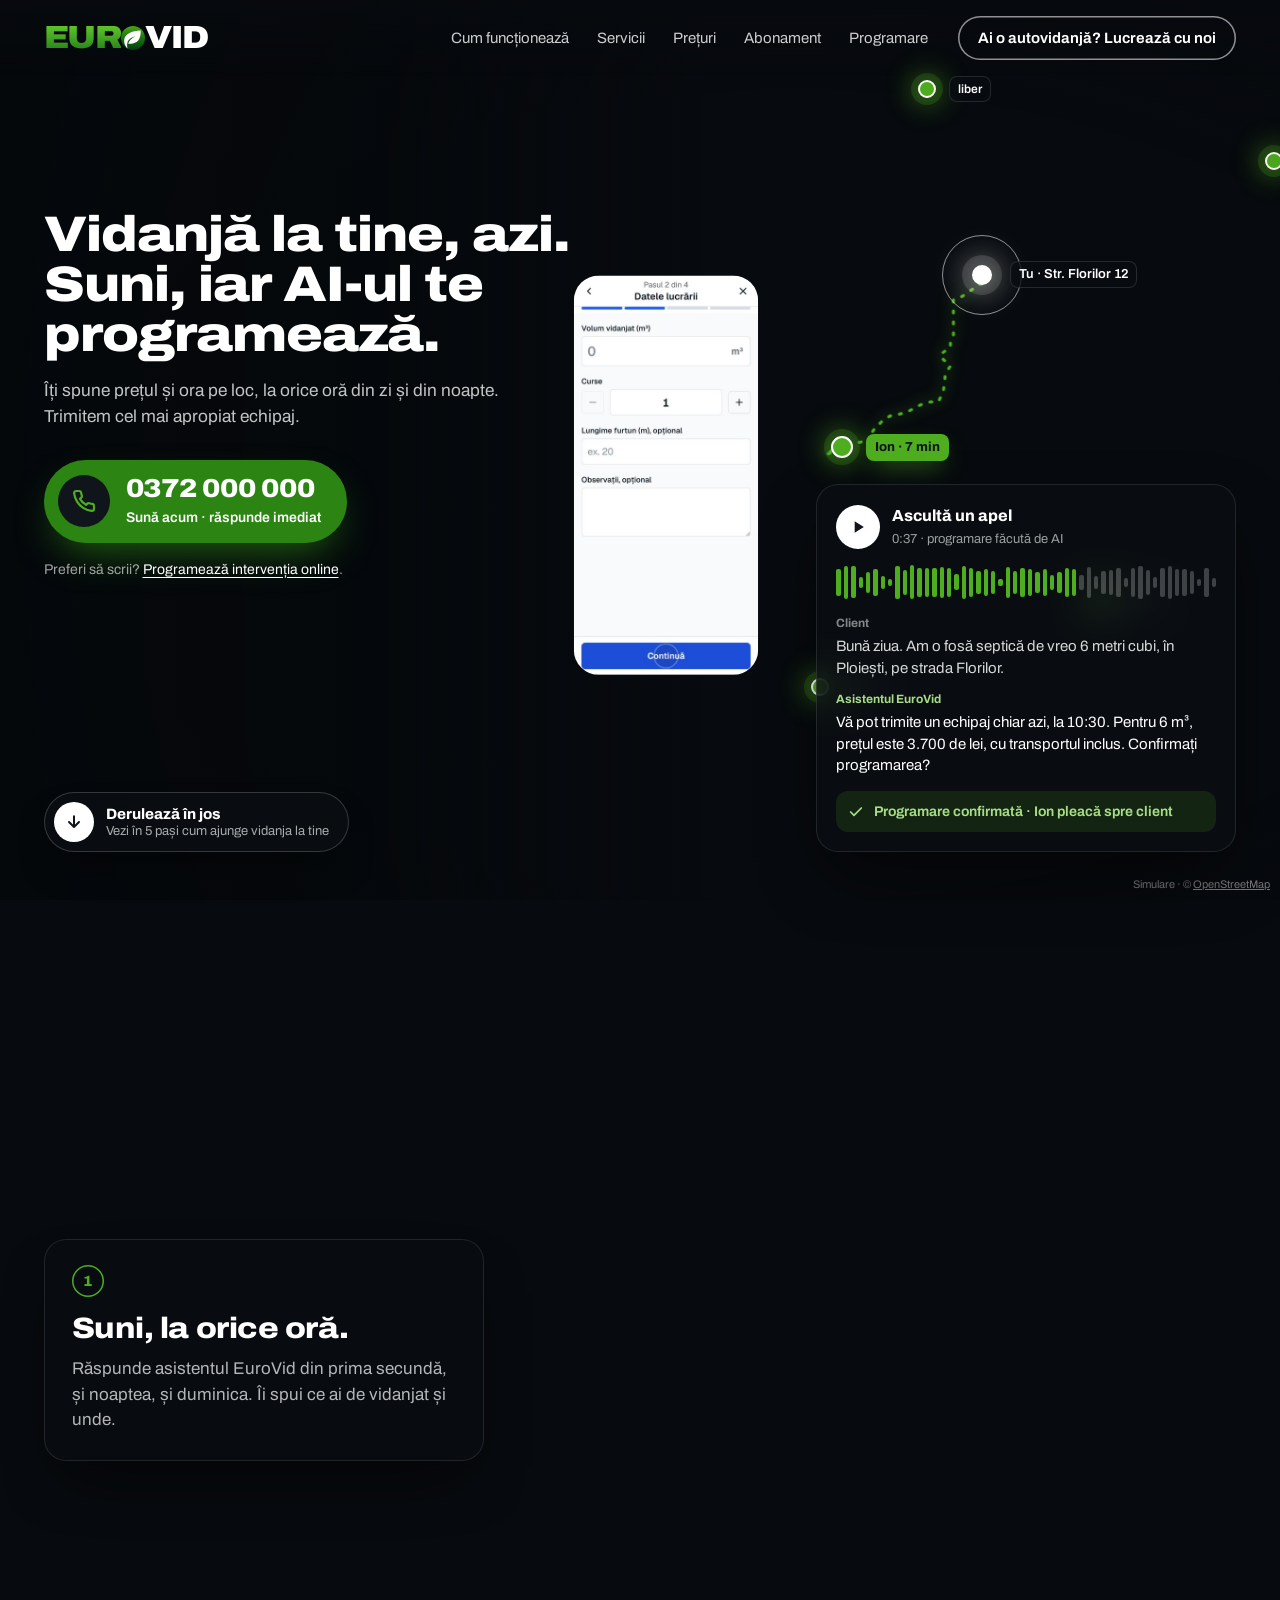
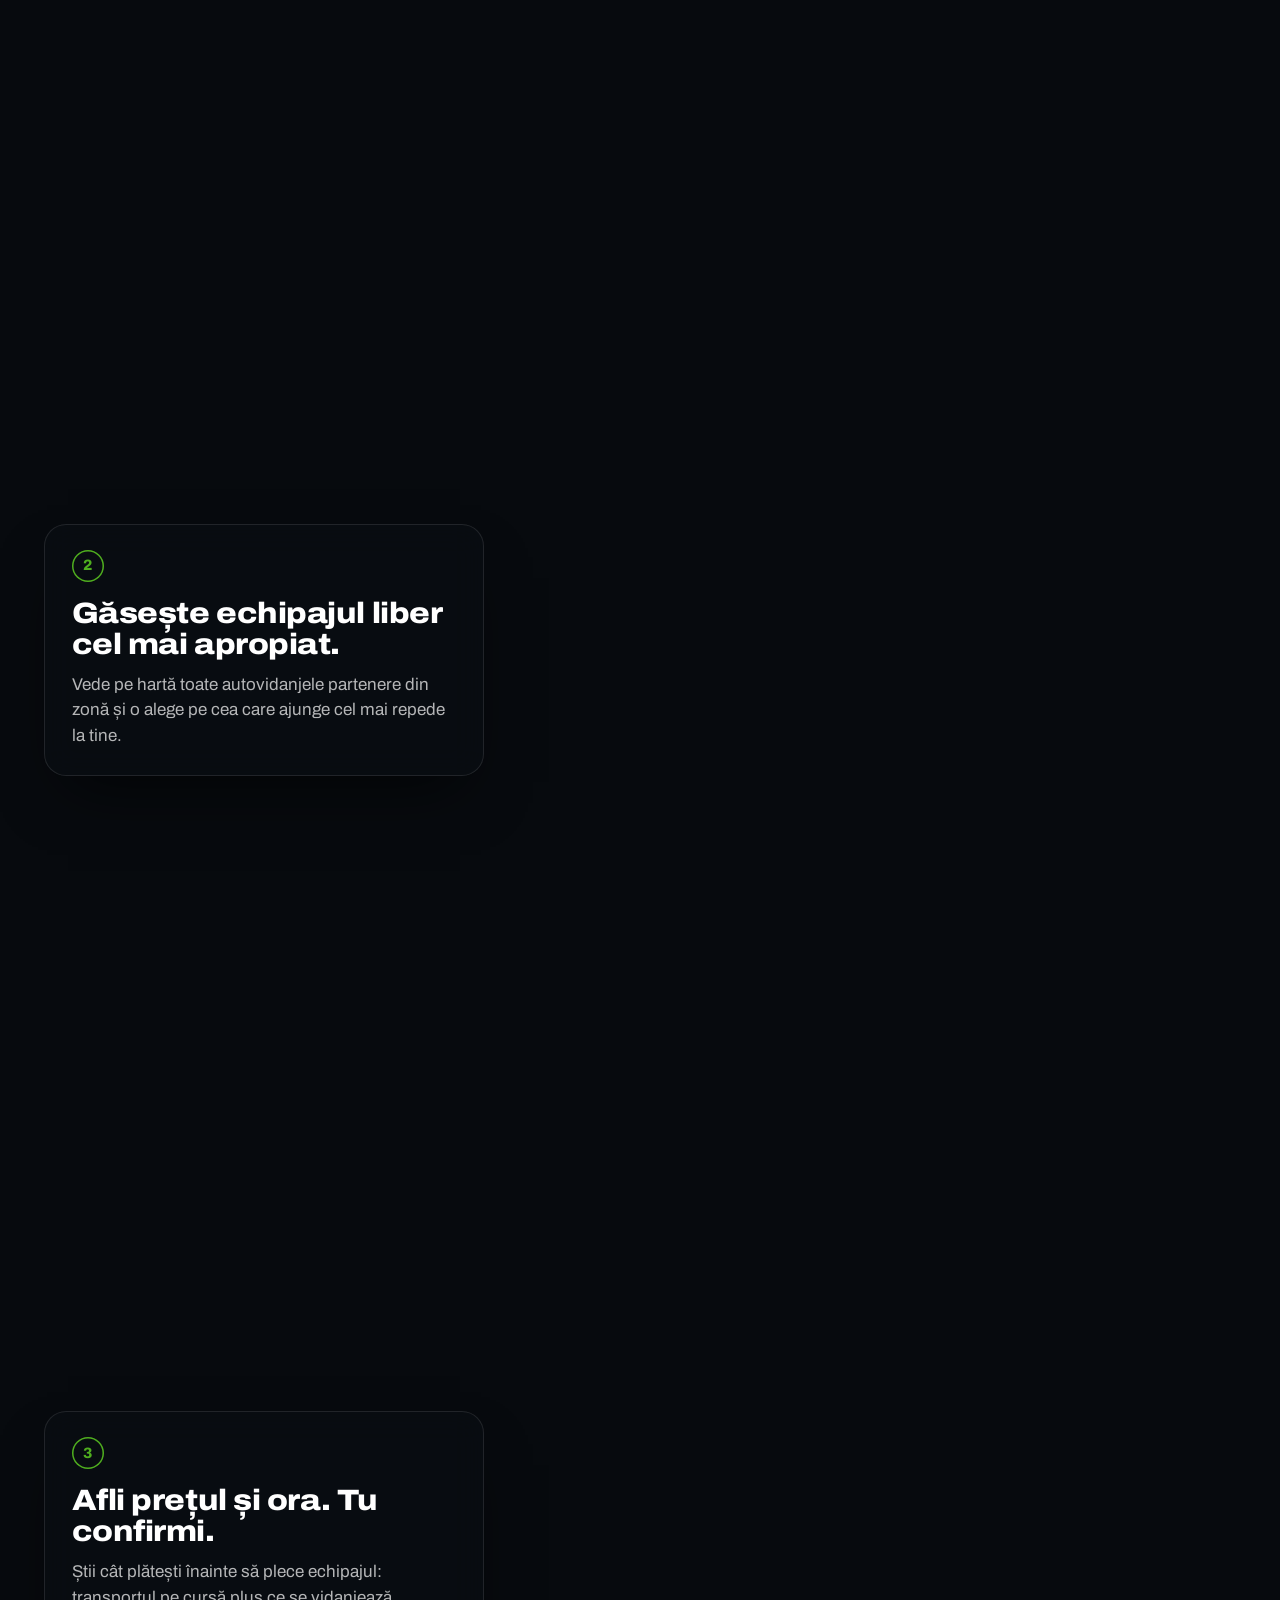
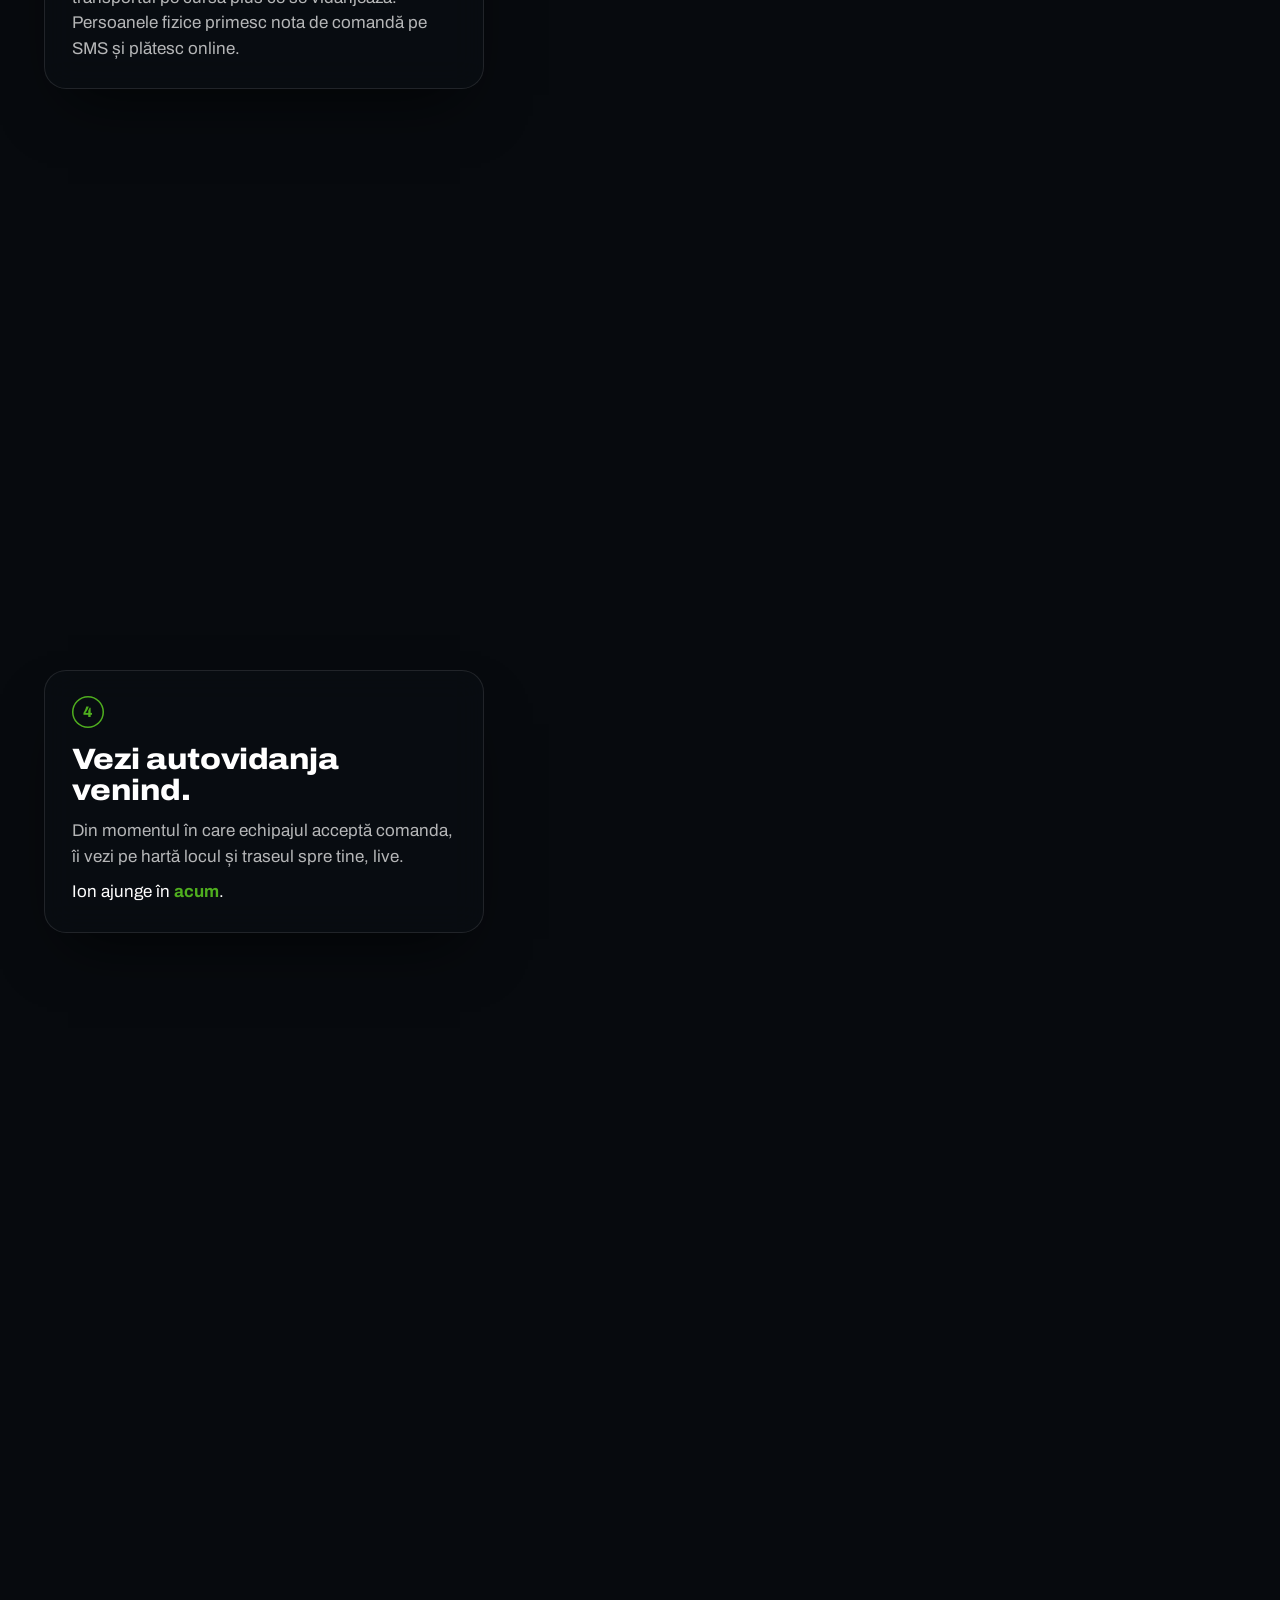
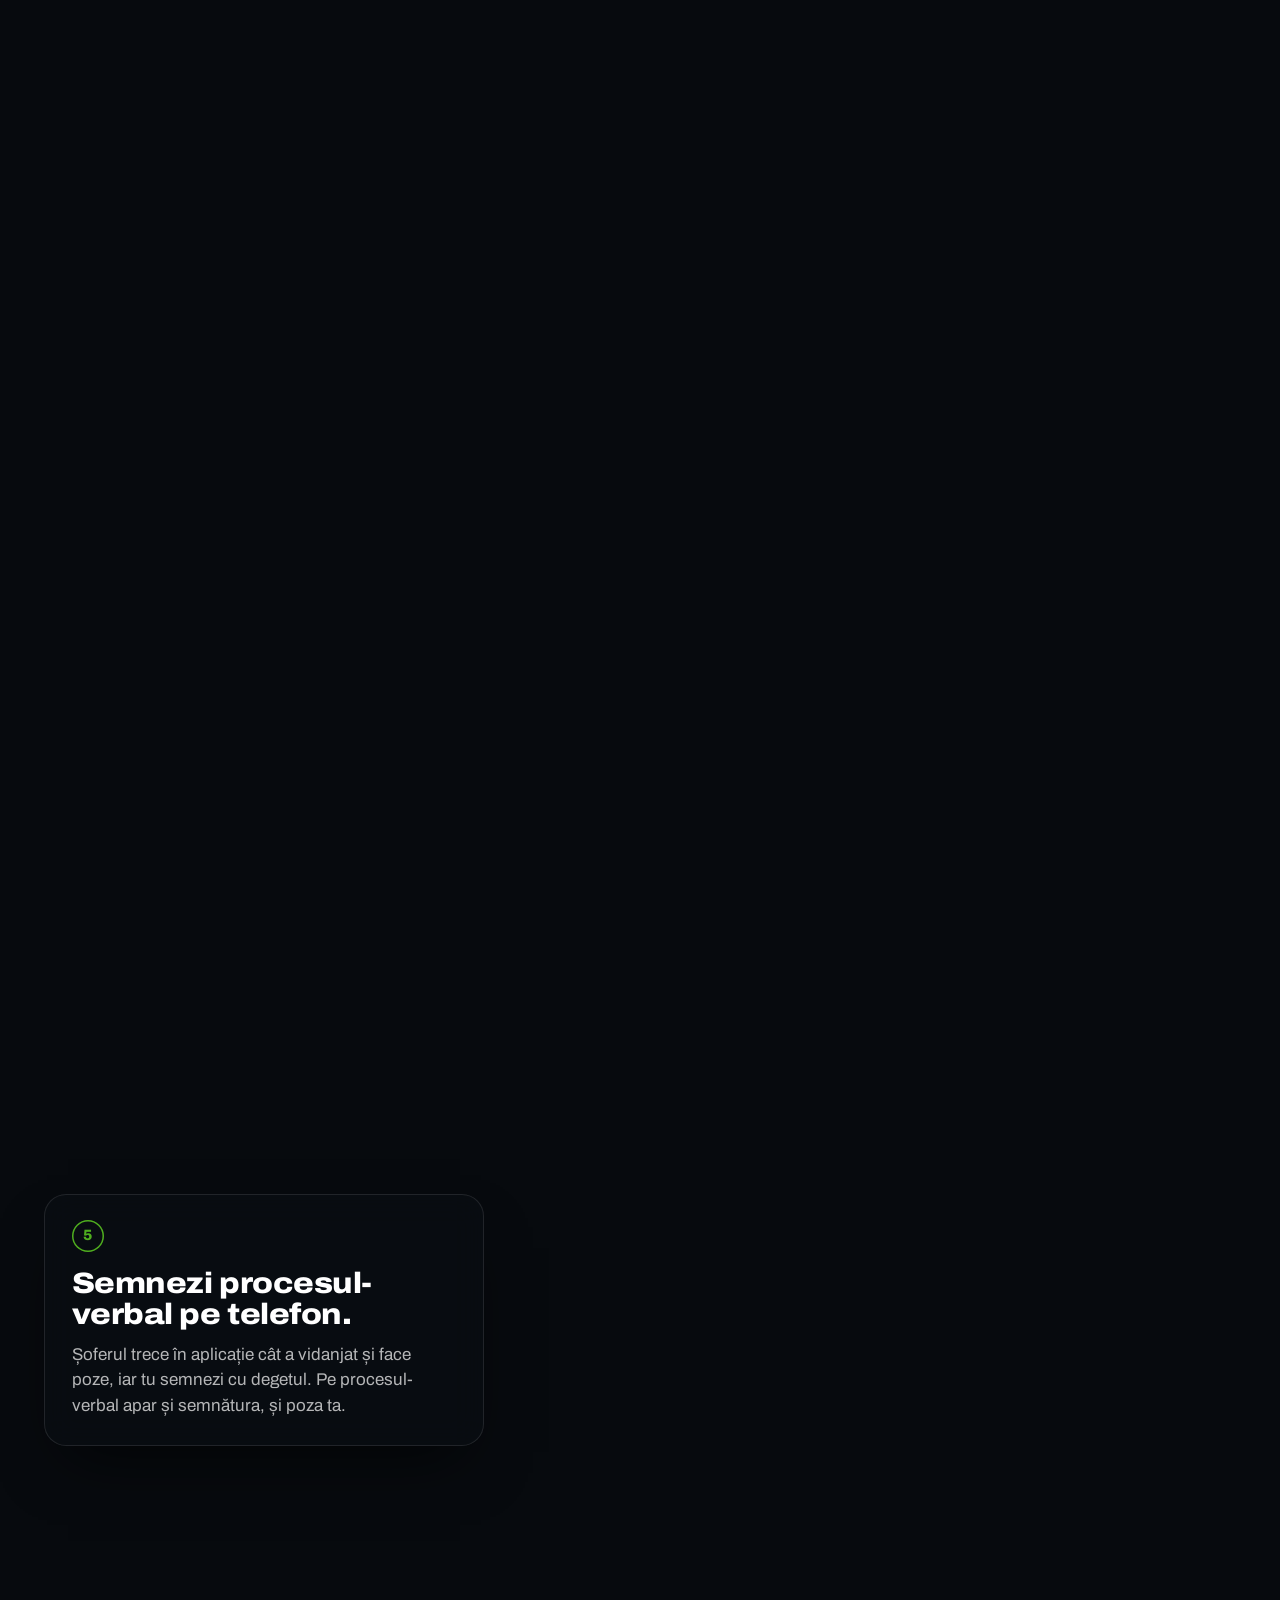
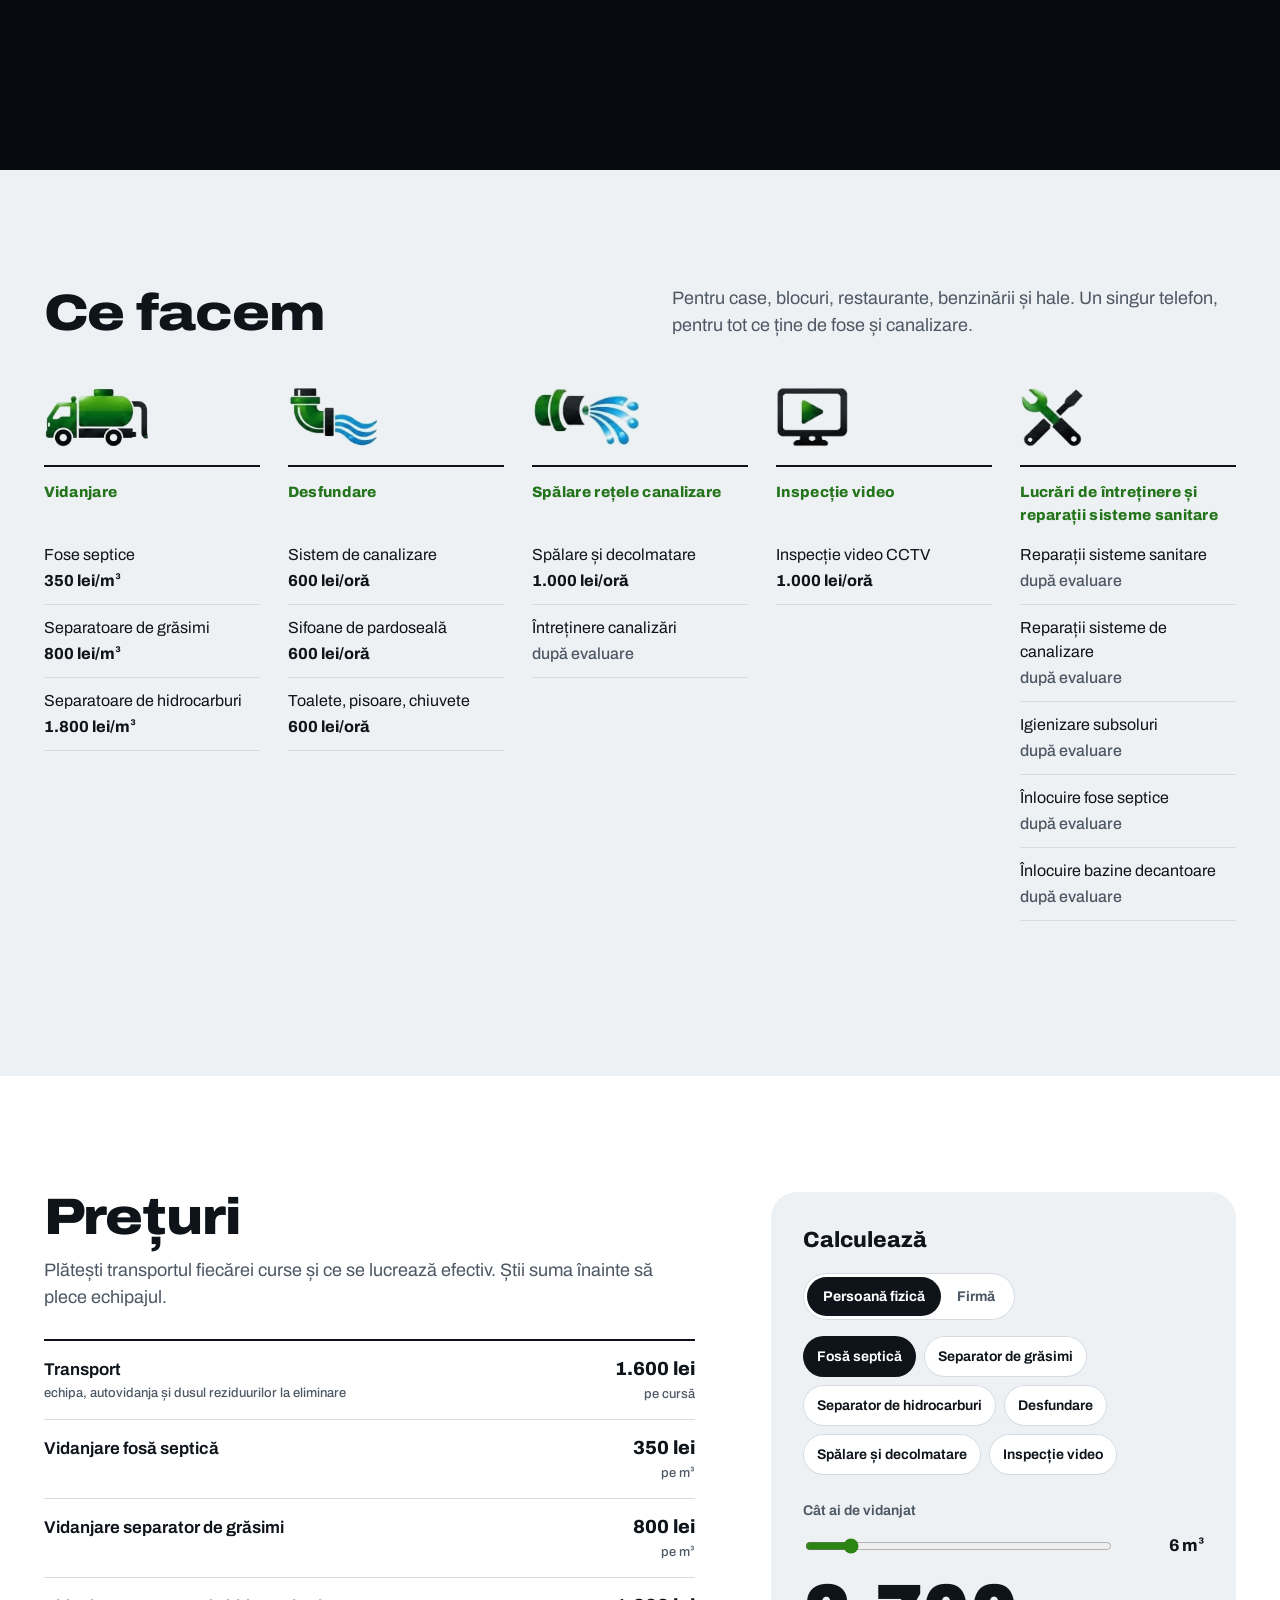
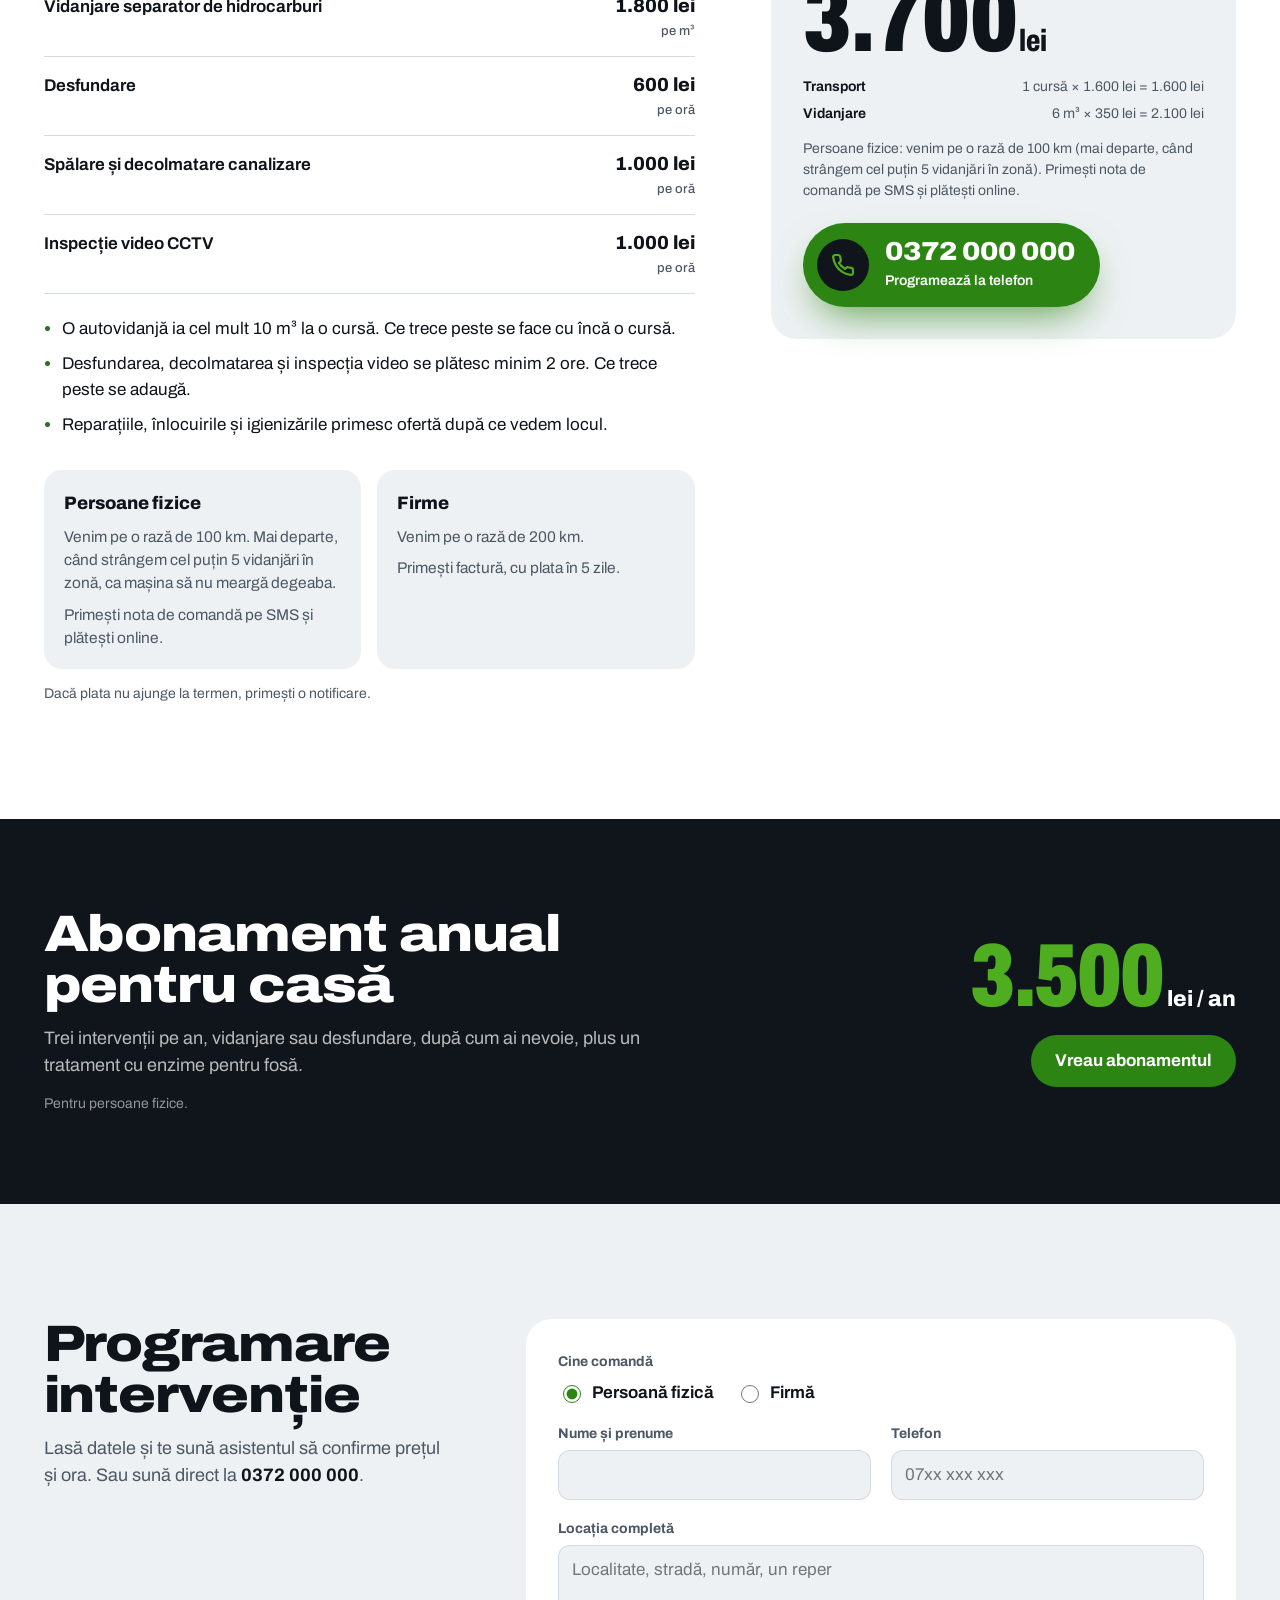
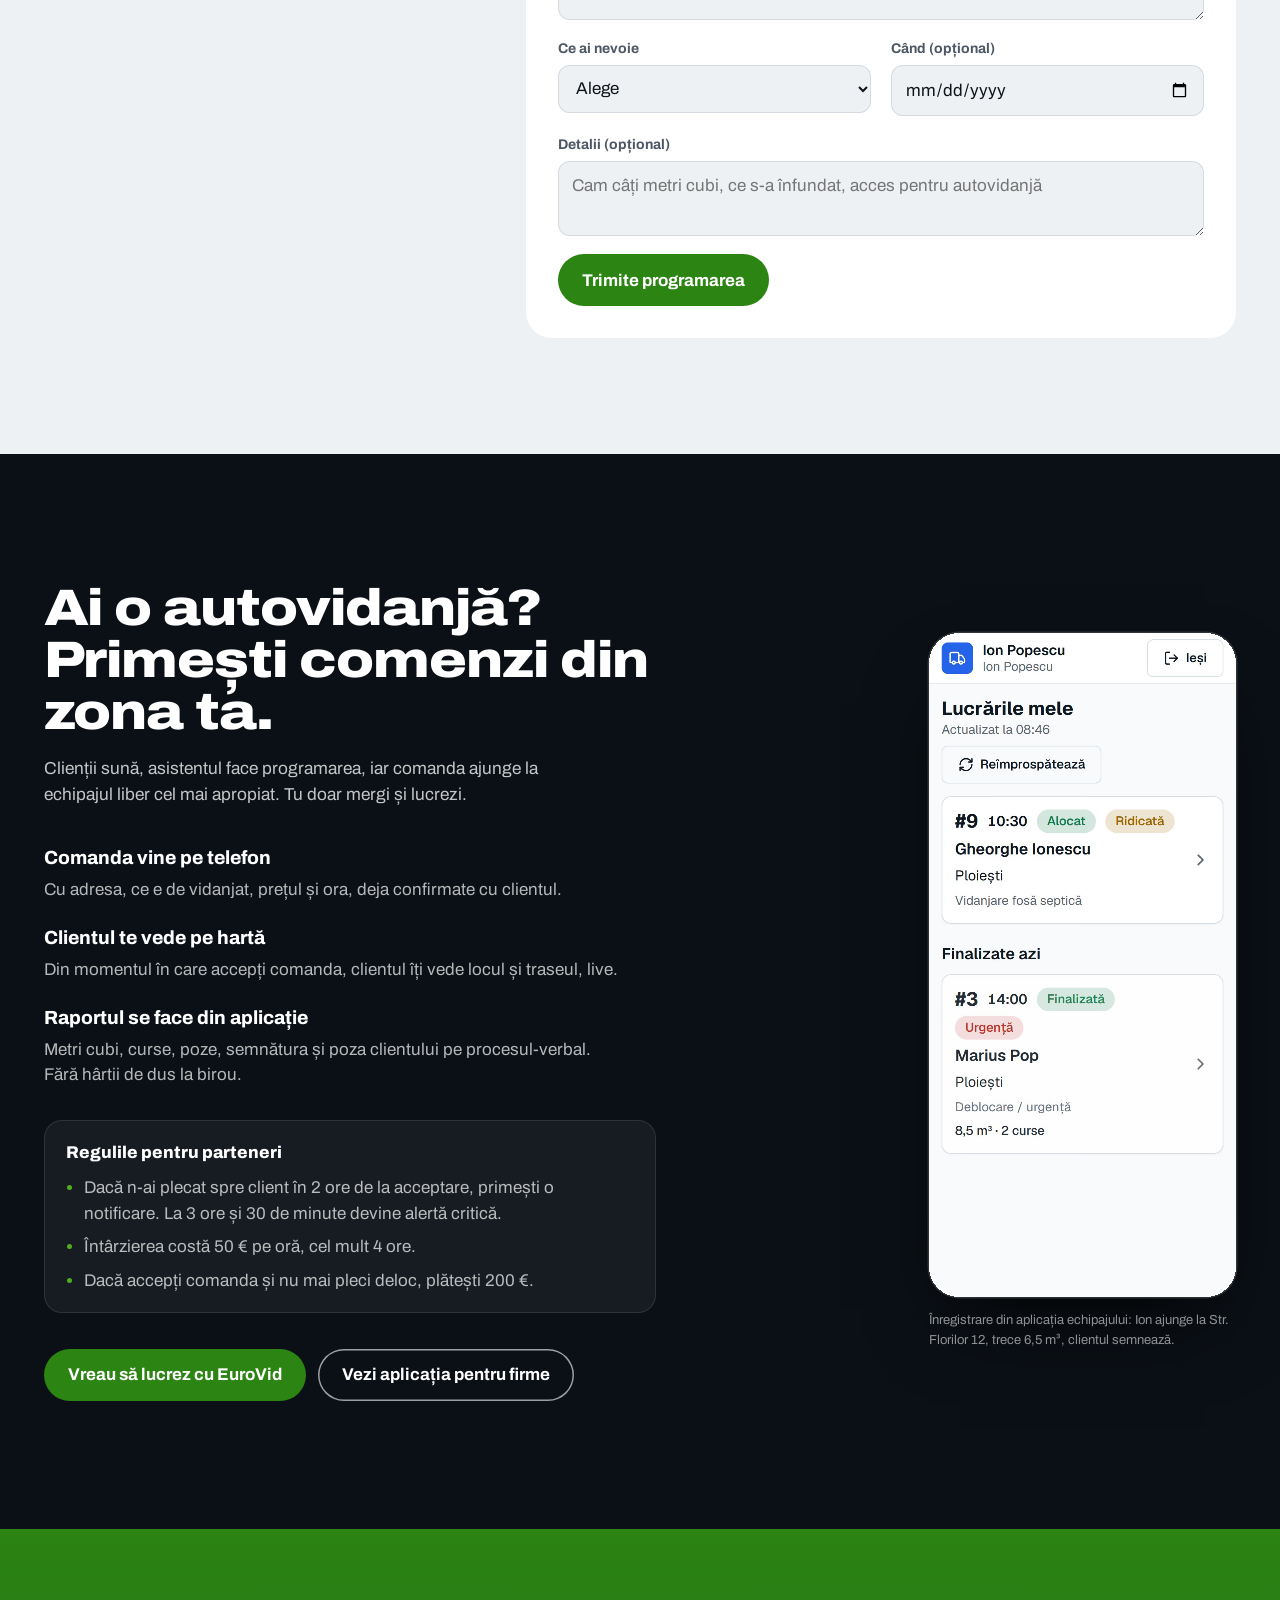
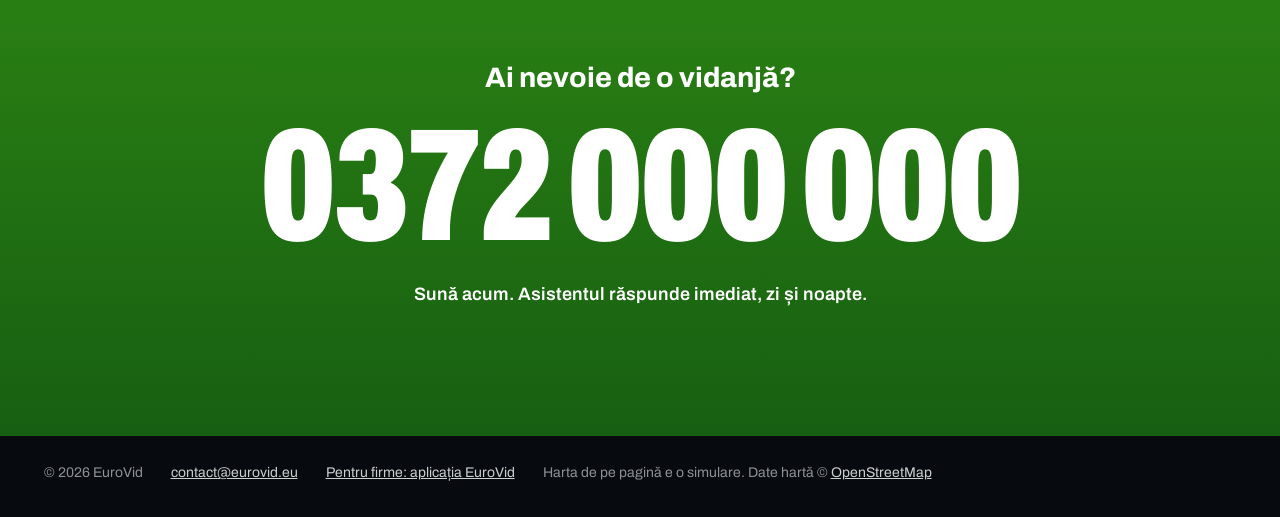
==== commit 91925e5f: "Logo nou EUROVID, cele cinci servicii din logo și verdele din logo în loc de portocaliu - sus pe sit" ====
--- a/index.html
+++ b/index.html
@@ -4,24 +4,24 @@
   <meta charset="utf-8">
   <meta name="viewport" content="width=device-width, initial-scale=1, viewport-fit=cover">
   <title>EuroVid — vidanjă la tine, azi</title>
-  <meta name="description" content="Suni la EuroVid, asistentul îți spune prețul și ora pe loc și trimite cea mai apropiată autovidanjă liberă. Fose septice, bazine vidanjabile, desfundări de canalizare.">
+  <meta name="description" content="Suni la EuroVid, asistentul îți spune prețul și ora pe loc și trimite cea mai apropiată autovidanjă liberă. Vidanjare, desfundare, spălare rețele de canalizare, inspecție video, întreținere și reparații sisteme sanitare.">
   <link rel="canonical" href="https://lfenomenal.github.io/era-vidanjare-site/">
   <meta property="og:type" content="website">
   <meta property="og:site_name" content="EuroVid">
   <meta property="og:title" content="EuroVid — vidanjă la tine, azi">
   <meta property="og:description" content="Suni, afli prețul și ora pe loc, iar cel mai apropiat echipaj pleacă spre tine.">
-  <meta property="og:image" content="https://lfenomenal.github.io/era-vidanjare-site/media/og.jpg">
+  <meta property="og:image" content="https://lfenomenal.github.io/era-vidanjare-site/media/og.jpg?v=2">
   <meta name="theme-color" content="#070A0E">
-  <link rel="icon" href="favicon.ico" sizes="any">
-  <link rel="icon" type="image/svg+xml" href="assets/logo/eurovid-icon.svg">
-  <link rel="apple-touch-icon" href="apple-touch-icon.png">
+  <link rel="icon" href="favicon.ico?v=2" sizes="any">
+  <link rel="icon" type="image/svg+xml" href="assets/logo/eurovid-icon.svg?v=2">
+  <link rel="apple-touch-icon" href="apple-touch-icon.png?v=2">
   <link rel="manifest" href="site.webmanifest">
   <link rel="preconnect" href="https://fonts.googleapis.com">
   <link rel="preconnect" href="https://fonts.gstatic.com" crossorigin>
   <link rel="preconnect" href="https://tile.openstreetmap.org" crossorigin>
   <link href="https://fonts.googleapis.com/css2?family=Archivo:wdth,wght@62..125,300..900&display=swap" rel="stylesheet">
   <link rel="stylesheet" href="assets/vendor/leaflet.css">
-  <link rel="stylesheet" href="assets/site.css?v=9">
+  <link rel="stylesheet" href="assets/site.css?v=10">
   <script>document.documentElement.classList.add('js')</script>
 </head>
 <body>
@@ -29,8 +29,8 @@
 
   <header class="top" data-top>
     <a class="brand" href="#top" aria-label="EuroVid, începutul paginii">
-      <span class="brand-mark" aria-hidden="true"><svg viewBox="0 0 64 64"><defs><mask id="ev-cut" maskUnits="userSpaceOnUse" x="0" y="0" width="64" height="64"><rect width="64" height="64" fill="#fff"/><path d="M20.8 26.5c4.4-2.5 8.3-2.5 12.7 0s8.3 2.5 12.7 0 8.3-2.5 12.7 0 8.3 2.5 12.7 0" fill="none" stroke="#000" stroke-width="3"/><rect x="7.5" y="22" width="8" height="6" rx="1.6" fill="#000"/><rect x="18.6" y="16" width="2.2" height="24" fill="#000"/><circle cx="15" cy="43" r="8.6" fill="#000"/><circle cx="47" cy="43" r="8.6" fill="#000"/></mask></defs><g mask="url(#ev-cut)"><rect x="21" y="15" width="39" height="23" rx="11.5"/><path d="M4 39V26.5C4 22 6.8 18 11 18h8v23H6a2 2 0 0 1-2-2z"/><rect x="6" y="37" width="46" height="5" rx="2"/></g><circle cx="15" cy="43" r="6"/><circle cx="47" cy="43" r="6"/></svg></span>
-      <span class="brand-name">EUROVID</span>
+      <!-- logo-ul: numele întreg, cu „O”-ul cu frunză -->
+      <span class="brand-eur">EUR</span><svg class="brand-o" viewBox="0 0 100 100" aria-hidden="true"><defs><linearGradient id="ev-o" x1="0" y1="0" x2="0" y2="100" gradientUnits="userSpaceOnUse"><stop offset="0" stop-color="#4aa318"/><stop offset=".5" stop-color="#1c7414"/><stop offset="1" stop-color="#023a11"/></linearGradient></defs><circle cx="50" cy="50" r="50" fill="url(#ev-o)"/><path fill="#fff" d="M27.5 94C15 83 10 63 15.5 48.5 22.5 32.5 46 20 82 19 83 34 80 50 72 60 63 70 45 75 30 74 32 64 42 52 60 42.5 47 45 34 54 29 63 25 72 24 86 27.5 94Z"/></svg><span class="brand-vid">VID</span>
     </a>
     <nav class="top-nav" aria-label="Secțiuni">
       <a href="#cum">Cum funcționează</a>
@@ -136,8 +136,10 @@
           <h2 id="servicii-titlu">Ce facem</h2>
           <p>Pentru case, blocuri, restaurante, benzinării și hale. Un singur telefon, pentru tot ce ține de fose și canalizare.</p>
         </div>
+        <!-- cele cinci servicii din logo, cu iconițele lui -->
         <div class="svc-groups">
           <section class="svc-group" aria-labelledby="g-vid">
+            <img class="svc-ic" src="assets/servicii/vidanjare.png" width="162" height="91" alt="">
             <h3 id="g-vid">Vidanjare</h3>
             <ul>
               <li><span>Fose septice</span><b>350 lei/m³</b></li>
@@ -146,6 +148,7 @@
             </ul>
           </section>
           <section class="svc-group" aria-labelledby="g-desf">
+            <img class="svc-ic" src="assets/servicii/desfundare.png" width="132" height="87" alt="">
             <h3 id="g-desf">Desfundare</h3>
             <ul>
               <li><span>Sistem de canalizare</span><b>600 lei/oră</b></li>
@@ -153,19 +156,27 @@
               <li><span>Toalete, pisoare, chiuvete</span><b>600 lei/oră</b></li>
             </ul>
           </section>
-          <section class="svc-group" aria-labelledby="g-can">
-            <h3 id="g-can">Canalizare</h3>
+          <section class="svc-group" aria-labelledby="g-spal">
+            <img class="svc-ic" src="assets/servicii/spalare.png" width="136" height="75" alt="">
+            <h3 id="g-spal">Spălare rețele canalizare</h3>
             <ul>
               <li><span>Spălare și decolmatare</span><b>1.000 lei/oră</b></li>
+              <li><span>Întreținere canalizări</span><b class="ask">după evaluare</b></li>
+            </ul>
+          </section>
+          <section class="svc-group" aria-labelledby="g-video">
+            <img class="svc-ic" src="assets/servicii/inspectie.png" width="96" height="79" alt="">
+            <h3 id="g-video">Inspecție video</h3>
+            <ul>
               <li><span>Inspecție video CCTV</span><b>1.000 lei/oră</b></li>
+            </ul>
+          </section>
+          <section class="svc-group" aria-labelledby="g-lucr">
+            <img class="svc-ic" src="assets/servicii/lucrari.png" width="86" height="81" alt="">
+            <h3 id="g-lucr">Lucrări de întreținere și reparații sisteme sanitare</h3>
+            <ul>
+              <li><span>Reparații sisteme sanitare</span><b class="ask">după evaluare</b></li>
               <li><span>Reparații sisteme de canalizare</span><b class="ask">după evaluare</b></li>
-              <li><span>Întreținere canalizări</span><b class="ask">după evaluare</b></li>
-            </ul>
-          </section>
-          <section class="svc-group" aria-labelledby="g-lucr">
-            <h3 id="g-lucr">Lucrări</h3>
-            <ul>
-              <li><span>Reparații sisteme sanitare</span><b class="ask">după evaluare</b></li>
               <li><span>Igienizare subsoluri</span><b class="ask">după evaluare</b></li>
               <li><span>Înlocuire fose septice</span><b class="ask">după evaluare</b></li>
               <li><span>Înlocuire bazine decantoare</span><b class="ask">după evaluare</b></li>
@@ -248,7 +259,7 @@
         </div>
         <div class="plan-price">
           <p><b>3.500</b> <span>lei / an</span></p>
-          <a class="btn btn-orange" href="#programare" data-plan>Vreau abonamentul</a>
+          <a class="btn btn-green" href="#programare" data-plan>Vreau abonamentul</a>
         </div>
       </div>
     </section>
@@ -296,14 +307,16 @@
                 <option>Desfundare sifoane de pardoseală</option>
                 <option>Desfundare toalete, pisoare, chiuvete</option>
               </optgroup>
-              <optgroup label="Canalizare">
+              <optgroup label="Spălare rețele canalizare">
                 <option>Spălare și decolmatare canalizare</option>
+                <option>Întreținere canalizări</option>
+              </optgroup>
+              <optgroup label="Inspecție video">
                 <option>Inspecție video CCTV</option>
+              </optgroup>
+              <optgroup label="Lucrări de întreținere și reparații">
+                <option>Reparații sisteme sanitare</option>
                 <option>Reparații sisteme de canalizare</option>
-                <option>Întreținere canalizări</option>
-              </optgroup>
-              <optgroup label="Lucrări">
-                <option>Reparații sisteme sanitare</option>
                 <option>Igienizare subsoluri</option>
                 <option>Înlocuire fosă septică</option>
                 <option>Înlocuire bazin decantor</option>
@@ -320,7 +333,7 @@
             <textarea id="b-notes" name="detalii" rows="2" placeholder="Cam câți metri cubi, ce s-a înfundat, acces pentru autovidanjă"></textarea>
           </div>
           <div class="b-wide b-send">
-            <button type="submit" class="btn btn-orange">Trimite programarea</button>
+            <button type="submit" class="btn btn-green">Trimite programarea</button>
             <p class="b-msg" data-book-msg aria-live="polite"></p>
           </div>
         </form>
@@ -347,7 +360,7 @@
             </ul>
           </div>
           <div class="partners-cta">
-            <a class="btn btn-orange" href="mailto:contact@eurovid.eu?subject=Vreau%20s%C4%83%20lucrez%20cu%20EuroVid">Vreau să lucrez cu EuroVid</a>
+            <a class="btn btn-green" href="mailto:contact@eurovid.eu?subject=Vreau%20s%C4%83%20lucrez%20cu%20EuroVid">Vreau să lucrez cu EuroVid</a>
             <a class="btn btn-line" href="https://lfenomenal.github.io/era-vidanjare-demo/home/" target="_blank" rel="noopener">Vezi aplicația pentru firme</a>
           </div>
         </div>
--- a/assets/site.css
+++ b/assets/site.css
@@ -5,16 +5,17 @@
   --line: rgba(255, 255, 255, .1);
   --text: #fff;
   --muted: rgba(255, 255, 255, .7);
-  --orange: #ff6a1a;
-  --orange-soft: #ff9a5c;
   --ink: #10151b;
-  --green: #3ddc97;
-  --green-soft: #8ff3c3;
+  /* verdele din logo: luminos pe noapte (hartă, cifre), închis sub text alb (butoane) */
+  --green: #4fae1f;
+  --green-soft: #a6dd85;
+  --green-deep: #2c8413;
+  --green-deep-hover: #237a10;
   --day: #eef1f4;
   --day-ink: #0e141a;
   --day-muted: #4d5864;
   --day-line: #d5dbe1;
-  --orange-on-light: #b5470e;
+  --green-on-light: #23741a;
   --err-on-light: #c0362c;
   --g: clamp(16px, 3.4vw, 48px);
   --nav-h: 76px;
@@ -36,7 +37,7 @@
 a { color: inherit; }
 button { font: inherit; color: inherit; }
 img, video { display: block; max-width: 100%; }
-:focus-visible { outline: 3px solid var(--orange); outline-offset: 3px; border-radius: 6px; }
+:focus-visible { outline: 3px solid var(--green-deep); outline-offset: 3px; border-radius: 6px; }
 [hidden] { display: none !important; }
 .sr { position: absolute; width: 1px; height: 1px; overflow: hidden; clip: rect(0 0 0 0); white-space: nowrap; }
 .skip { position: absolute; left: 12px; top: -60px; z-index: 50; padding: 10px 14px; border-radius: 10px; background: #fff; color: var(--ink); font-weight: 700; }
@@ -52,10 +53,11 @@
   transition: background-color .25s ease, box-shadow .25s ease;
 }
 .top.is-solid { background: rgba(7, 10, 14, .9); box-shadow: 0 1px 0 var(--line); backdrop-filter: blur(14px); -webkit-backdrop-filter: blur(14px); }
-.brand { display: flex; align-items: center; gap: 10px; text-decoration: none; font-weight: 850; font-size: 21px; font-variation-settings: 'wdth' 120; letter-spacing: -.01em; }
-.brand-name { color: var(--green); letter-spacing: .02em; }
-.brand-mark { width: 32px; height: 32px; border-radius: 8px; background: var(--orange); display: grid; place-items: center; }
-.brand-mark svg { width: 24px; height: 24px; fill: var(--ink); }
+.brand { display: flex; align-items: center; text-decoration: none; font-weight: 900; font-size: 32px; line-height: 1; font-variation-settings: 'wdth' 112; letter-spacing: -.035em; white-space: nowrap; }
+/* pe noapte, verdele literelor e mai deschis decât în logo-ul tipărit, ca să nu se piardă jos */
+.brand-eur { background: linear-gradient(180deg, #5cbf2a 18%, #2a8a1c 82%); -webkit-background-clip: text; background-clip: text; color: transparent; }
+.brand-o { width: .75em; height: .75em; flex: none; margin: 0 .005em 0 -.01em; }
+.brand-vid { color: #fff; }
 .top-nav { display: flex; gap: 28px; margin-left: auto; }
 .top-nav a { text-decoration: none; color: rgba(255, 255, 255, .8); }
 .top-nav a:hover { color: #fff; }
@@ -87,21 +89,21 @@
 .home .pulse { position: absolute; left: -40px; top: -40px; width: 80px; height: 80px; border-radius: 50%; border: 1.5px solid rgba(255, 255, 255, .55); animation: pulse 2.6s ease-out infinite; }
 @keyframes pulse { from { transform: scale(.25); opacity: .9; } to { transform: scale(1.6); opacity: 0; } }
 .radar { position: absolute; left: 0; top: 0; width: 0; height: 0; border-radius: 50%; transform: translate(-50%, -50%) scale(0); opacity: 0;
-  background: radial-gradient(circle, rgba(255, 106, 26, 0) 55%, rgba(255, 106, 26, .16) 100%); box-shadow: inset 0 0 0 1.5px rgba(255, 106, 26, .7); pointer-events: none; }
+  background: radial-gradient(circle, rgba(79, 174, 31, 0) 55%, rgba(79, 174, 31, .16) 100%); box-shadow: inset 0 0 0 1.5px rgba(79, 174, 31, .7); pointer-events: none; }
 .radar.is-on { animation: radar 3.2s cubic-bezier(.2, .7, .3, 1) infinite; }
 @keyframes radar { 0% { transform: translate(-50%, -50%) scale(.05); opacity: 1; } 70% { opacity: .9; } 100% { transform: translate(-50%, -50%) scale(1); opacity: 0; } }
 .tag { position: absolute; left: 22px; top: -13px; font: 600 12px/1 Archivo, sans-serif; color: #fff; background: rgba(10, 14, 19, .78); padding: 7px 9px; border-radius: 8px; white-space: nowrap; box-shadow: inset 0 0 0 1px rgba(255, 255, 255, .12); transition: opacity .35s ease; }
 .home .tag { left: 28px; top: -14px; font-size: 13px; }
-.truck .dot { position: absolute; left: -9px; top: -9px; width: 18px; height: 18px; border-radius: 50%; background: var(--orange); border: 2.5px solid #fff; box-shadow: 0 0 0 7px rgba(255, 106, 26, .2), 0 0 26px 8px rgba(255, 106, 26, .45); transition: opacity .4s ease, background-color .4s ease, box-shadow .4s ease; }
+.truck .dot { position: absolute; left: -9px; top: -9px; width: 18px; height: 18px; border-radius: 50%; background: var(--green); border: 2.5px solid #fff; box-shadow: 0 0 0 7px rgba(79, 174, 31, .2), 0 0 26px 8px rgba(79, 174, 31, .45); transition: opacity .4s ease, background-color .4s ease, box-shadow .4s ease; }
 .truck.is-busy .dot { background: #5d6a75; box-shadow: 0 0 0 6px rgba(140, 155, 168, .14); }
 .truck.is-best .dot { width: 22px; height: 22px; left: -11px; top: -11px; }
-.truck.is-best .tag { color: var(--ink); background: var(--orange); font-weight: 750; font-size: 13px; box-shadow: 0 10px 24px -8px rgba(255, 106, 26, .8); left: 24px; }
-.truck.is-arrived .tag { background: var(--green); }
+.truck.is-best .tag { color: var(--ink); background: var(--green); font-weight: 750; font-size: 13px; box-shadow: 0 10px 24px -8px rgba(79, 174, 31, .8); left: 24px; }
+.truck.is-arrived .tag { background: var(--green-soft); }
 .map.lbl-off .truck .tag { opacity: 0; }
 .map.only-best .truck:not(.is-best) .dot { opacity: .3; }
 .map.only-best .truck:not(.is-best) .tag { opacity: 0; }
-.route-ahead { stroke: var(--orange); stroke-width: 3; fill: none; stroke-dasharray: 2 9; stroke-linecap: round; filter: drop-shadow(0 0 7px rgba(255, 106, 26, .95)); }
-.route-done { stroke: var(--orange); stroke-width: 4; fill: none; stroke-linecap: round; stroke-linejoin: round; filter: drop-shadow(0 0 8px rgba(255, 106, 26, .9)); }
+.route-ahead { stroke: var(--green); stroke-width: 3; fill: none; stroke-dasharray: 2 9; stroke-linecap: round; filter: drop-shadow(0 0 7px rgba(79, 174, 31, .95)); }
+.route-done { stroke: var(--green); stroke-width: 4; fill: none; stroke-linecap: round; stroke-linejoin: round; filter: drop-shadow(0 0 8px rgba(79, 174, 31, .9)); }
 
 /* bonul cu prețul, lângă casa clientului */
 .ticket { position: absolute; right: 26px; bottom: 22px; width: 214px; padding: 14px 16px; border-radius: 16px; background: rgba(10, 14, 19, .9); box-shadow: inset 0 0 0 1px rgba(255, 255, 255, .14), 0 24px 50px -18px rgba(0, 0, 0, .9);
@@ -111,7 +113,7 @@
 .ticket b { display: block; margin-top: 2px; font-size: 34px; line-height: 1.05; font-weight: 850; font-variation-settings: 'wdth' 100; font-variant-numeric: tabular-nums; }
 .ticket b span { font-size: 16px; font-weight: 650; }
 .ticket p { margin-top: 6px; font-size: 13px; color: rgba(255, 255, 255, .85); }
-.ticket .ok { display: none; margin-top: 10px; padding: 6px 9px; border-radius: 9px; background: rgba(61, 220, 151, .14); color: var(--green-soft); font-size: 12px; font-weight: 700; }
+.ticket .ok { display: none; margin-top: 10px; padding: 6px 9px; border-radius: 9px; background: rgba(79, 174, 31, .16); color: var(--green-soft); font-size: 12px; font-weight: 700; }
 .ticket.is-confirmed .ok { display: block; }
 
 .map-credit { position: absolute; right: 10px; bottom: 8px; z-index: 3; font-size: 11px; color: rgba(255, 255, 255, .45); }
@@ -131,14 +133,14 @@
 .hero h1 { margin-top: 0; font-size: clamp(2.3rem, 3.9vw, 3.75rem); line-height: 1; font-weight: 850; font-variation-settings: 'wdth' 116; letter-spacing: -.02em; }
 .hero h1 span { display: block; }
 .lead { margin-top: 18px; font-size: clamp(17px, 1.35vw, 19px); line-height: 1.5; color: rgba(255, 255, 255, .76); max-width: 30em; }
-.call { display: inline-flex; align-items: center; gap: 16px; margin-top: 30px; padding: 14px 26px 14px 14px; border-radius: 99px; background: var(--orange); color: var(--ink); text-decoration: none; box-shadow: 0 18px 40px -14px rgba(255, 106, 26, .75); transition: transform .15s ease, box-shadow .15s ease; }
-.call:hover { transform: translateY(-1px); box-shadow: 0 22px 44px -14px rgba(255, 106, 26, .9); }
+.call { display: inline-flex; align-items: center; gap: 16px; margin-top: 30px; padding: 14px 26px 14px 14px; border-radius: 99px; background: var(--green-deep); color: #fff; text-decoration: none; box-shadow: 0 18px 40px -14px rgba(44, 132, 19, .8); transition: transform .15s ease, box-shadow .15s ease, background-color .15s ease; }
+.call:hover { transform: translateY(-1px); background: var(--green-deep-hover); box-shadow: 0 22px 44px -14px rgba(44, 132, 19, .95); }
 .call:active { transform: translateY(1px); }
 .call-ic { width: 52px; height: 52px; flex: none; border-radius: 50%; background: var(--ink); display: grid; place-items: center; }
-.call-ic svg { width: 24px; height: 24px; fill: none; stroke: var(--orange); stroke-width: 2.2; stroke-linecap: round; stroke-linejoin: round; }
+.call-ic svg { width: 24px; height: 24px; fill: none; stroke: var(--green); stroke-width: 2.2; stroke-linecap: round; stroke-linejoin: round; }
 .call-txt b { display: block; font-size: 26px; line-height: 1.15; font-weight: 850; font-variation-settings: 'wdth' 110; letter-spacing: -.01em; font-variant-numeric: tabular-nums; }
 .call-txt span { font-size: 14px; font-weight: 600; }
-.note { margin-top: 12px; font-size: 14px; color: var(--orange-soft); }
+.note { margin-top: 12px; font-size: 14px; color: var(--green-soft); }
 .callback { margin-top: 16px; font-size: 14px; color: rgba(255, 255, 255, .62); }
 .callback a { color: #fff; text-underline-offset: 3px; }
 
@@ -153,24 +155,24 @@
 .cc-play svg { width: 20px; height: 20px; fill: var(--ink); }
 .cc-play .i-pause, .callcard.is-playing .cc-play .i-play { display: none; }
 .callcard.is-playing .cc-play .i-pause { display: block; }
-/* apelul de probă: butonul închide, unda urmează vocile (portocaliu = vorbește asistentul) */
+/* apelul de probă: butonul închide, unda urmează vocile (verde = vorbește asistentul) */
 .cc-play .i-end, .callcard.is-live .cc-play .i-play, .callcard.is-live .cc-play .i-pause { display: none; }
 .callcard.is-live .cc-play .i-end { display: block; }
 .callcard.is-live .cc-play { background: #ff4d4f; }
 .callcard.is-live .cc-play svg { fill: #fff; }
 .callcard.is-live .wave i { background: rgba(255, 255, 255, .5); transition: height .08s linear, background-color .2s ease; }
-.callcard.is-live .wave i.on { background: var(--orange); }
+.callcard.is-live .wave i.on { background: var(--green); }
 .wave { display: flex; align-items: center; gap: 3px; height: 34px; margin: 16px 0 4px; }
 .wave i { flex: 1; height: var(--h); border-radius: 2px; background: rgba(255, 255, 255, .22); transition: background-color .2s ease, transform .12s ease; }
-.wave i.on { background: var(--orange); }
+.wave i.on { background: var(--green); }
 .wave i.hot { transform: scaleY(1.35); }
 .cc-lines { display: flex; flex-direction: column; justify-content: flex-end; min-height: 150px; max-height: 260px; overflow: hidden; }
 .cc-line { margin-top: 12px; font-size: 15px; line-height: 1.45; animation: line-in .35s ease both; }
 .cc-line small { display: block; font-size: 12px; font-weight: 700; color: rgba(255, 255, 255, .5); margin-bottom: 3px; }
-.cc-line.ai small { color: var(--orange-soft); }
+.cc-line.ai small { color: var(--green-soft); }
 .cc-line.cl { color: rgba(255, 255, 255, .84); }
 @keyframes line-in { from { opacity: 0; transform: translateY(6px); } to { opacity: 1; transform: none; } }
-.cc-ok { margin-top: 14px; display: flex; align-items: center; gap: 10px; padding: 10px 12px; border-radius: 12px; background: rgba(61, 220, 151, .12); color: var(--green-soft); font-size: 14px; font-weight: 650; }
+.cc-ok { margin-top: 14px; display: flex; align-items: center; gap: 10px; padding: 10px 12px; border-radius: 12px; background: rgba(79, 174, 31, .14); color: var(--green-soft); font-size: 14px; font-weight: 650; }
 .cc-ok svg { width: 16px; height: 16px; flex: none; fill: none; stroke: currentColor; stroke-width: 2.6; stroke-linecap: round; stroke-linejoin: round; }
 
 /* semnul că pagina continuă: harta stă pe loc, deci primul ecran pare să fie tot */
@@ -193,11 +195,11 @@
 .step-long { display: block; min-height: 230vh; padding-top: 30vh; padding-bottom: 30vh; }
 .step-long .step-card { position: sticky; top: 34vh; }
 .step-card { width: min(440px, 100%); padding: 26px 28px 28px; border-radius: 22px; background: var(--panel); backdrop-filter: blur(16px); -webkit-backdrop-filter: blur(16px); box-shadow: inset 0 0 0 1px var(--line), 0 30px 60px -24px rgba(0, 0, 0, .7); }
-.step-n { display: grid; place-items: center; width: 32px; height: 32px; border-radius: 50%; box-shadow: inset 0 0 0 1.5px var(--orange); color: var(--orange); font-weight: 800; font-size: 15px; font-variant-numeric: tabular-nums; }
+.step-n { display: grid; place-items: center; width: 32px; height: 32px; border-radius: 50%; box-shadow: inset 0 0 0 1.5px var(--green); color: var(--green); font-weight: 800; font-size: 15px; font-variant-numeric: tabular-nums; }
 .step-card h2 { margin-top: 16px; font-size: clamp(26px, 2.3vw, 34px); line-height: 1.06; font-weight: 820; font-variation-settings: 'wdth' 112; letter-spacing: -.015em; }
 .step-card p { margin-top: 12px; color: var(--muted); }
 .eta-line { display: block; margin-top: 10px; color: #fff; }
-.eta-line b { color: var(--orange); font-variant-numeric: tabular-nums; }
+.eta-line b { color: var(--green); font-variant-numeric: tabular-nums; }
 
 /* ---------- Servicii, prețuri, abonament, programare (ziua) ---------- */
 .wrap { max-width: 1320px; margin: 0 auto; padding: clamp(72px, 9vw, 120px) var(--g); }
@@ -205,14 +207,19 @@
 .day h2, .prices h2, .plan h2, .book h2 { font-size: clamp(34px, 4vw, 54px); line-height: 1; font-weight: 850; font-variation-settings: 'wdth' 116; letter-spacing: -.02em; text-wrap: balance; }
 .sec-head { display: grid; grid-template-columns: minmax(0, 1fr) minmax(0, 1fr); gap: 20px 64px; align-items: end; }
 .sec-head p { color: var(--day-muted); font-size: 18px; max-width: 32em; }
-.svc-groups { margin-top: 48px; display: grid; grid-template-columns: repeat(4, minmax(0, 1fr)); gap: 40px 32px; }
-.svc-group { min-width: 0; border-top: 2px solid var(--day-ink); padding-top: 14px; }
-.svc-group h3 { font-size: 15px; font-weight: 800; letter-spacing: .02em; color: var(--orange-on-light); }
+.svc-groups { margin-top: 48px; display: grid; grid-template-columns: repeat(5, minmax(0, 1fr)); gap: 0 28px; }
+.svc-group { min-width: 0; display: grid; grid-row: span 3; grid-template-rows: subgrid; row-gap: 0; padding-bottom: 40px; }
+.svc-ic { align-self: end; width: auto; height: 60px; max-width: 100%; object-fit: contain; object-position: left bottom; }
+.svc-group h3 { margin-top: 18px; padding-top: 14px; border-top: 2px solid var(--day-ink); font-size: 15px; font-weight: 800; letter-spacing: .02em; color: var(--green-on-light); }
 .svc-group ul { margin-top: 6px; }
 .svc-group li { display: flex; justify-content: space-between; align-items: baseline; gap: 12px; padding: 12px 0; border-bottom: 1px solid var(--day-line); font-size: 16px; }
 .svc-group li span { min-width: 0; }
 .svc-group li b { font-weight: 750; white-space: nowrap; font-variant-numeric: tabular-nums; }
 .svc-group li b.ask { font-weight: 500; color: var(--day-muted); }
+/* pe cinci coloane prețul trece sub nume, altfel numele se rup pe trei rânduri */
+@media (min-width: 1101px) {
+  .svc-group li { flex-direction: column; align-items: flex-start; gap: 2px; padding: 11px 0; }
+}
 
 .prices { background: #fff; color: var(--day-ink); }
 .prices-grid { display: grid; grid-template-columns: minmax(0, 7fr) minmax(0, 5fr); gap: clamp(32px, 6vw, 96px); align-items: start; }
@@ -224,7 +231,8 @@
 .tbl td { text-align: right; font-size: 19px; font-weight: 800; white-space: nowrap; font-variant-numeric: tabular-nums; }
 .tbl small { display: block; margin-top: 2px; font-size: 13px; font-weight: 500; color: var(--day-muted); }
 .rules { margin-top: 22px; display: grid; gap: 10px; padding-left: 1.1em; list-style: disc; }
-.rules li::marker, .p-rules li::marker { color: var(--orange); }
+.rules li::marker { color: var(--green-on-light); }
+.p-rules li::marker { color: var(--green); }
 .who-grid { margin-top: 32px; display: grid; grid-template-columns: 1fr 1fr; gap: 16px; }
 .who-grid > div { min-width: 0; padding: 20px; border-radius: 18px; background: var(--day); }
 .who-grid h3 { font-size: 18px; font-weight: 800; }
@@ -242,7 +250,7 @@
 .q-vol { margin-top: 22px; }
 .q-vol label { font-size: 14px; font-weight: 650; color: var(--day-muted); }
 .q-range { display: flex; align-items: center; gap: 16px; margin-top: 8px; }
-.q-range input { flex: 1; min-width: 0; accent-color: var(--orange); height: 28px; }
+.q-range input { flex: 1; min-width: 0; accent-color: var(--green-deep); height: 28px; }
 .q-range output { min-width: 4.4em; text-align: right; font-weight: 750; font-variant-numeric: tabular-nums; }
 .q-price { margin-top: 14px; font-weight: 900; font-variation-settings: 'wdth' 72; line-height: .9; letter-spacing: -.02em; }
 .q-price b { font-size: clamp(72px, 7.5vw, 112px); font-weight: 900; font-variant-numeric: tabular-nums; }
@@ -260,7 +268,7 @@
 .plan .fine { font-size: 14px; color: rgba(255, 255, 255, .55); }
 .plan-price { text-align: right; }
 .plan-price p { margin: 0; max-width: none; color: #fff; }
-.plan-price b { font-size: clamp(64px, 7vw, 104px); font-weight: 900; font-variation-settings: 'wdth' 72; line-height: .9; letter-spacing: -.02em; color: var(--orange); font-variant-numeric: tabular-nums; }
+.plan-price b { font-size: clamp(64px, 7vw, 104px); font-weight: 900; font-variation-settings: 'wdth' 72; line-height: .9; letter-spacing: -.02em; color: var(--green); font-variant-numeric: tabular-nums; }
 .plan-price span { font-size: 22px; font-weight: 800; }
 .plan-price .btn { margin-top: 18px; }
 
@@ -272,7 +280,7 @@
 .b-who { grid-column: 1 / -1; display: flex; flex-wrap: wrap; gap: 8px 22px; margin: 0; padding: 0; border: 0; min-width: 0; }
 .b-who legend { width: 100%; padding: 0; margin-bottom: 8px; font-size: 14px; font-weight: 700; color: var(--day-muted); }
 .b-who label { display: inline-flex; align-items: center; gap: 8px; font-weight: 650; cursor: pointer; }
-.b-who input { width: 18px; height: 18px; accent-color: var(--orange); }
+.b-who input { width: 18px; height: 18px; accent-color: var(--green-deep); }
 .b-row { display: grid; gap: 6px; min-width: 0; align-content: start; }
 .b-wide { grid-column: 1 / -1; }
 .b-row label { font-size: 14px; font-weight: 700; color: var(--day-muted); }
@@ -296,8 +304,8 @@
 .p-rules ul { margin-top: 10px; display: grid; gap: 8px; padding-left: 1.1em; list-style: disc; color: var(--muted); }
 .partners-cta { display: flex; flex-wrap: wrap; gap: 12px; margin-top: 36px; }
 .btn { display: inline-flex; align-items: center; min-height: 52px; padding: 0 24px; border-radius: 99px; text-decoration: none; font-weight: 700; }
-.btn-orange { background: var(--orange); color: var(--ink); }
-.btn-orange:hover { background: #ff7c33; }
+.btn-green { background: var(--green-deep); color: #fff; }
+.btn-green:hover { background: var(--green-deep-hover); }
 .btn-line { box-shadow: inset 0 0 0 1.5px rgba(255, 255, 255, .6); }
 .btn-line:hover { background: rgba(255, 255, 255, .08); }
 .rec { width: clamp(240px, 24vw, 330px); }
@@ -305,7 +313,8 @@
 .rec figcaption { margin-top: 14px; font-size: 13px; color: rgba(255, 255, 255, .55); }
 
 /* ---------- Final ---------- */
-.end { padding: clamp(72px, 10vw, 128px) var(--g); background: var(--orange); color: var(--ink); text-align: center; }
+.end { padding: clamp(72px, 10vw, 128px) var(--g); background: linear-gradient(180deg, var(--green-deep), #175f12); color: #fff; text-align: center; }
+.end :focus-visible { outline-color: #fff; }
 .end h2 { font-size: clamp(22px, 2.2vw, 30px); font-weight: 750; }
 .end-phone { display: inline-block; margin-top: 8px; text-decoration: none; font-size: clamp(3.4rem, 12.5vw, 11.5rem); line-height: 1; font-weight: 900; font-variation-settings: 'wdth' 68; letter-spacing: -.02em; font-variant-numeric: tabular-nums; }
 .end-phone:hover { text-decoration: underline; text-decoration-thickness: 6px; text-underline-offset: 12px; }
@@ -329,7 +338,7 @@
 
 /* ---------- Telefon și tabletă ---------- */
 @media (max-width: 1100px) {
-  .svc-groups { grid-template-columns: repeat(2, minmax(0, 1fr)); }
+  .svc-groups { grid-template-columns: repeat(3, minmax(0, 1fr)); }
   .top-nav { display: none; }
   .pill { margin-left: auto; }
   .callcard { width: 380px; }
@@ -338,7 +347,8 @@
   :root { --nav-h: 64px; }
   body { font-size: 16px; }
   .top { gap: 12px; }
-  .brand { font-size: 19px; }
+  .brand { font-size: 27px; }
+  .svc-groups { grid-template-columns: repeat(2, minmax(0, 1fr)); }
   .pill { padding: 9px 14px; font-size: 14px; }
   .pill-long { display: none; }
   .shade { background: linear-gradient(180deg, rgba(5, 8, 11, .97) 0%, rgba(5, 8, 11, .97) 54%, rgba(5, 8, 11, .05) 68%, rgba(5, 8, 11, .5) 100%); }
@@ -378,5 +388,6 @@
 }
 
 @media (max-width: 560px) {
-  .svc-groups { grid-template-columns: 1fr; gap: 28px; }
-}
+  .svc-groups { grid-template-columns: 1fr; }
+  .svc-group { padding-bottom: 32px; }
+}
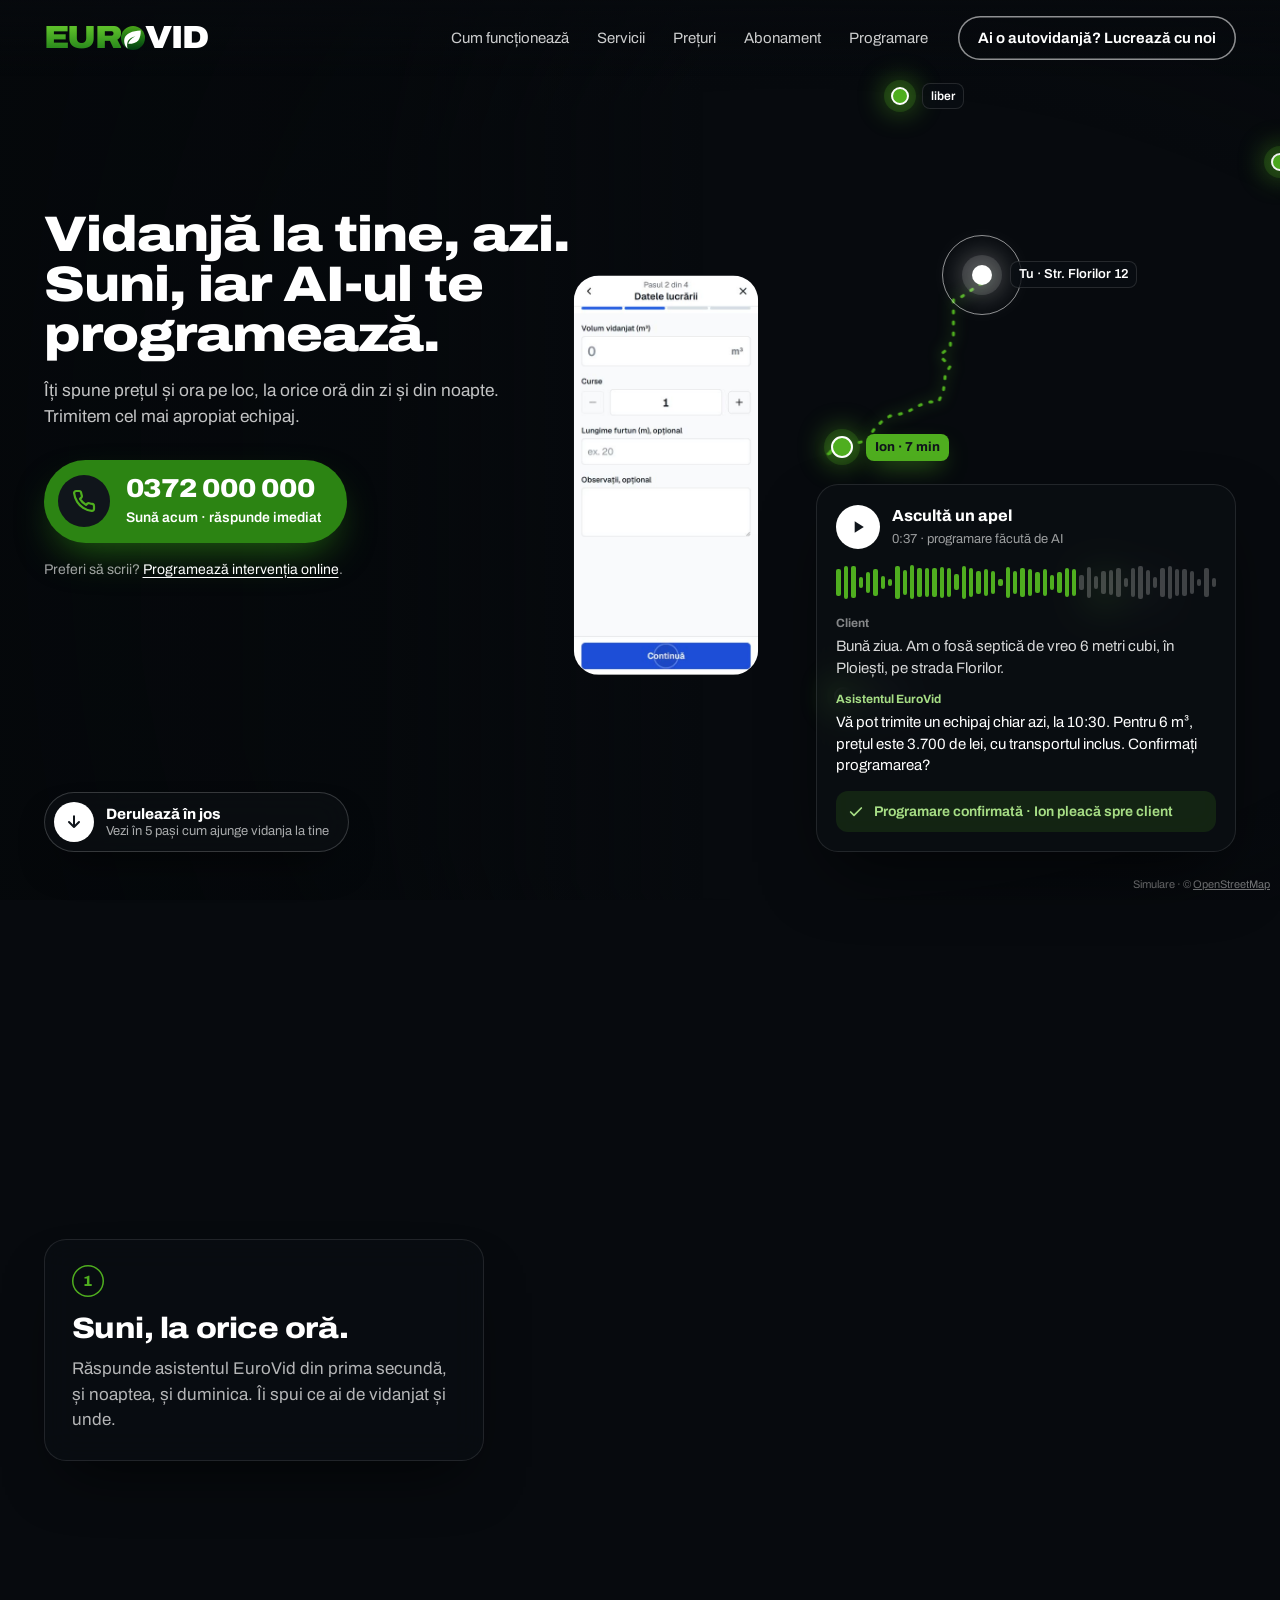
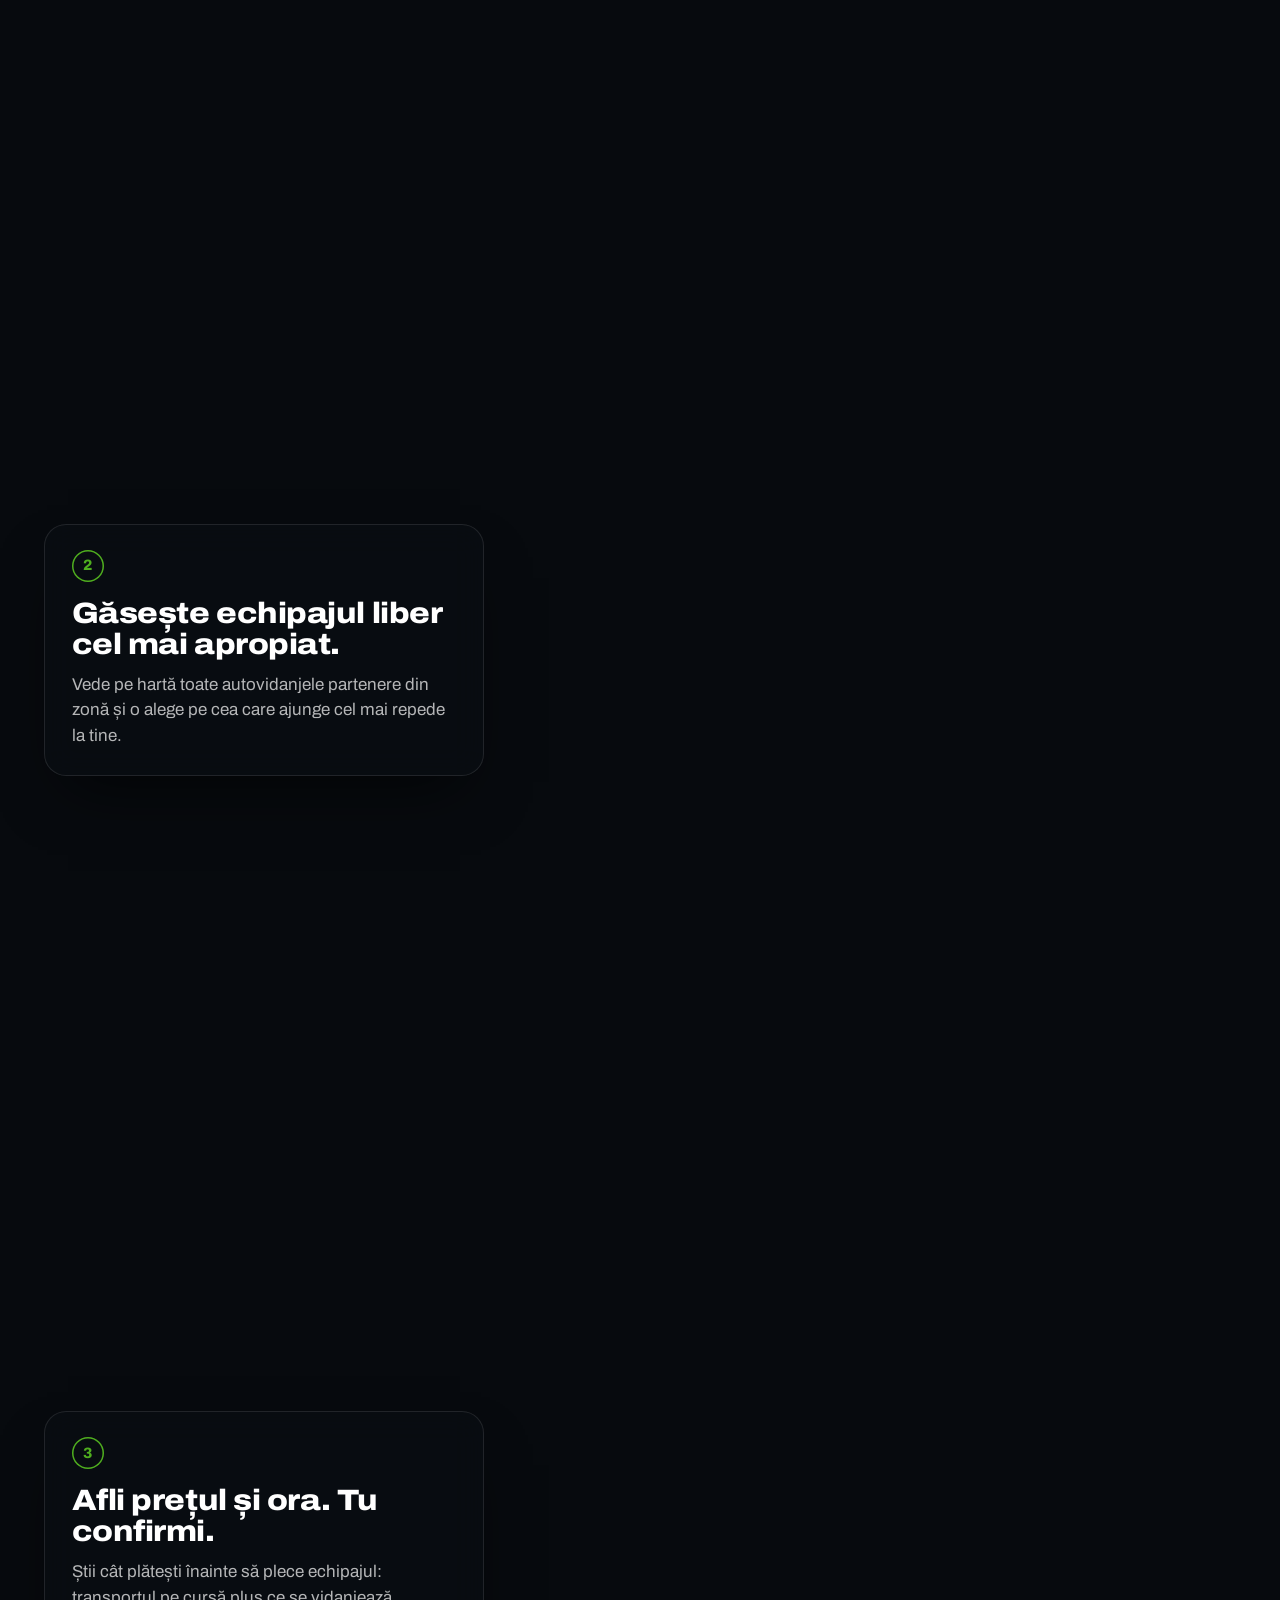
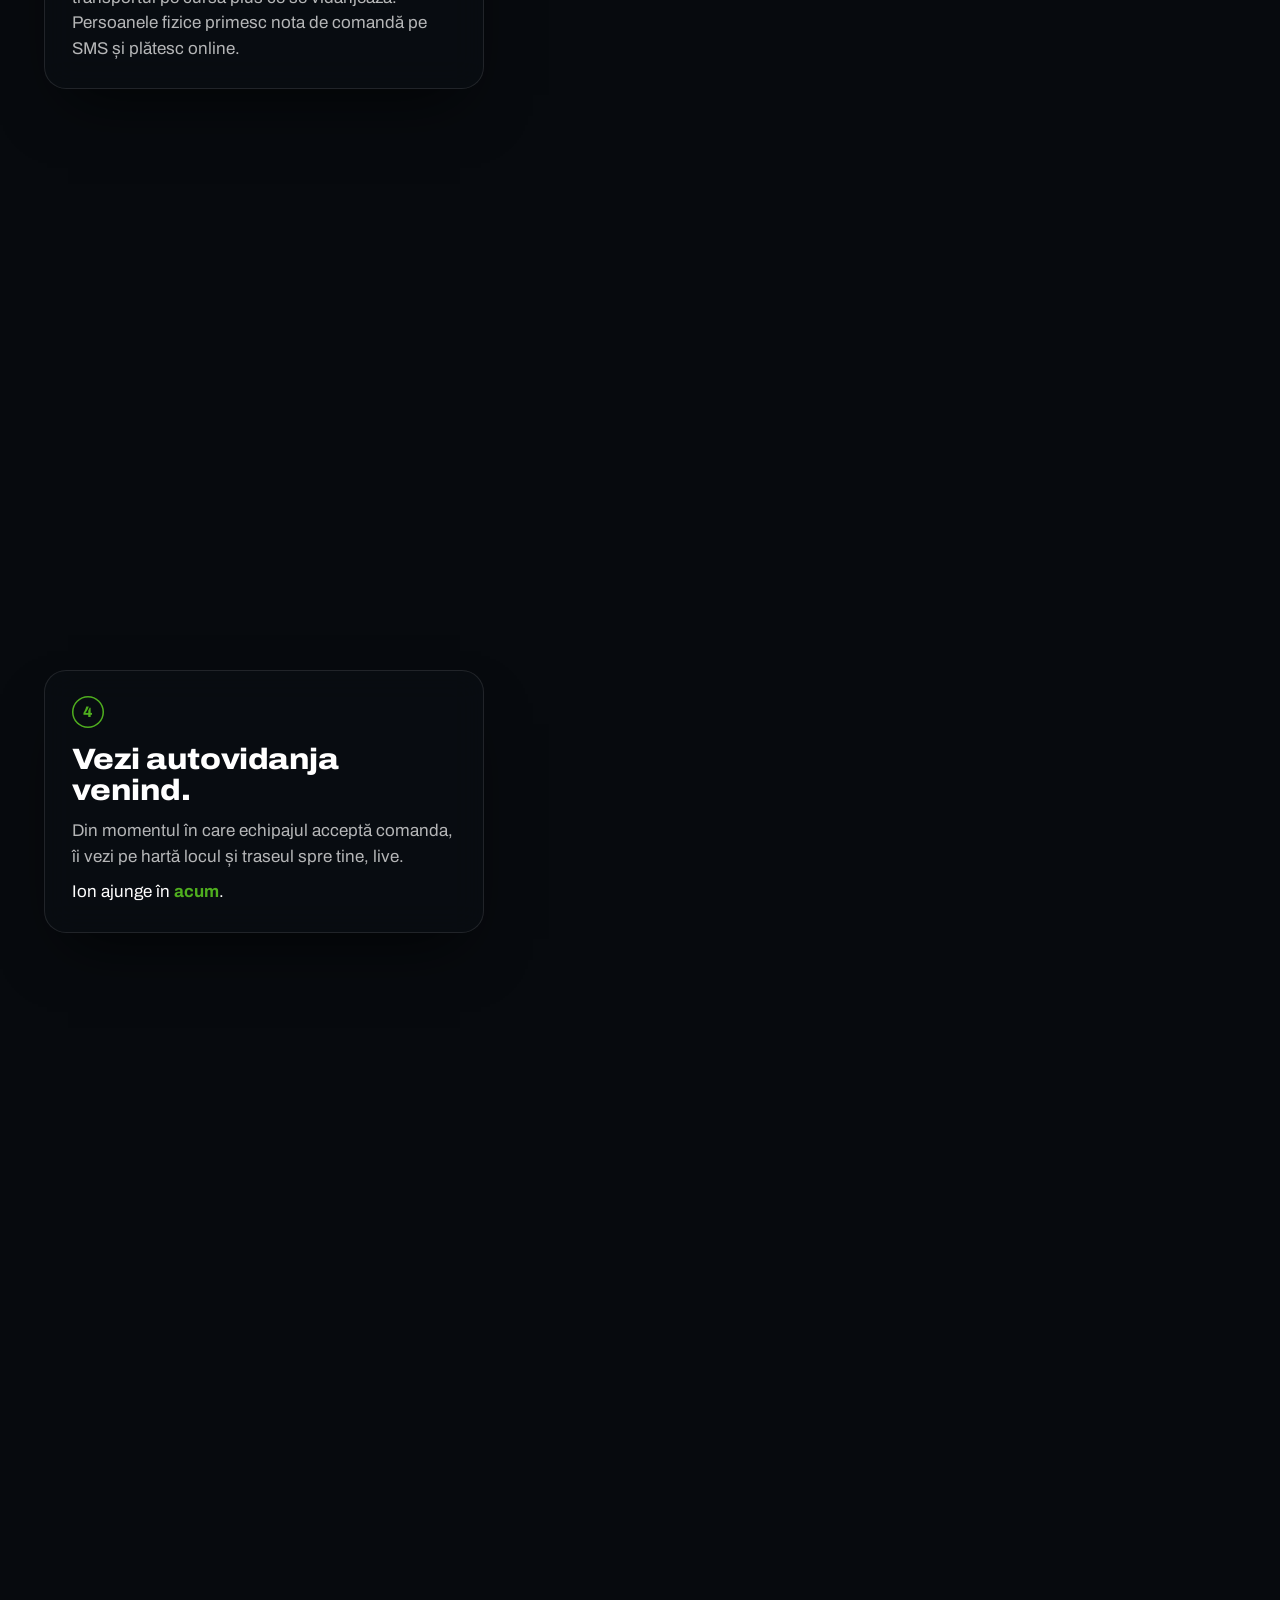
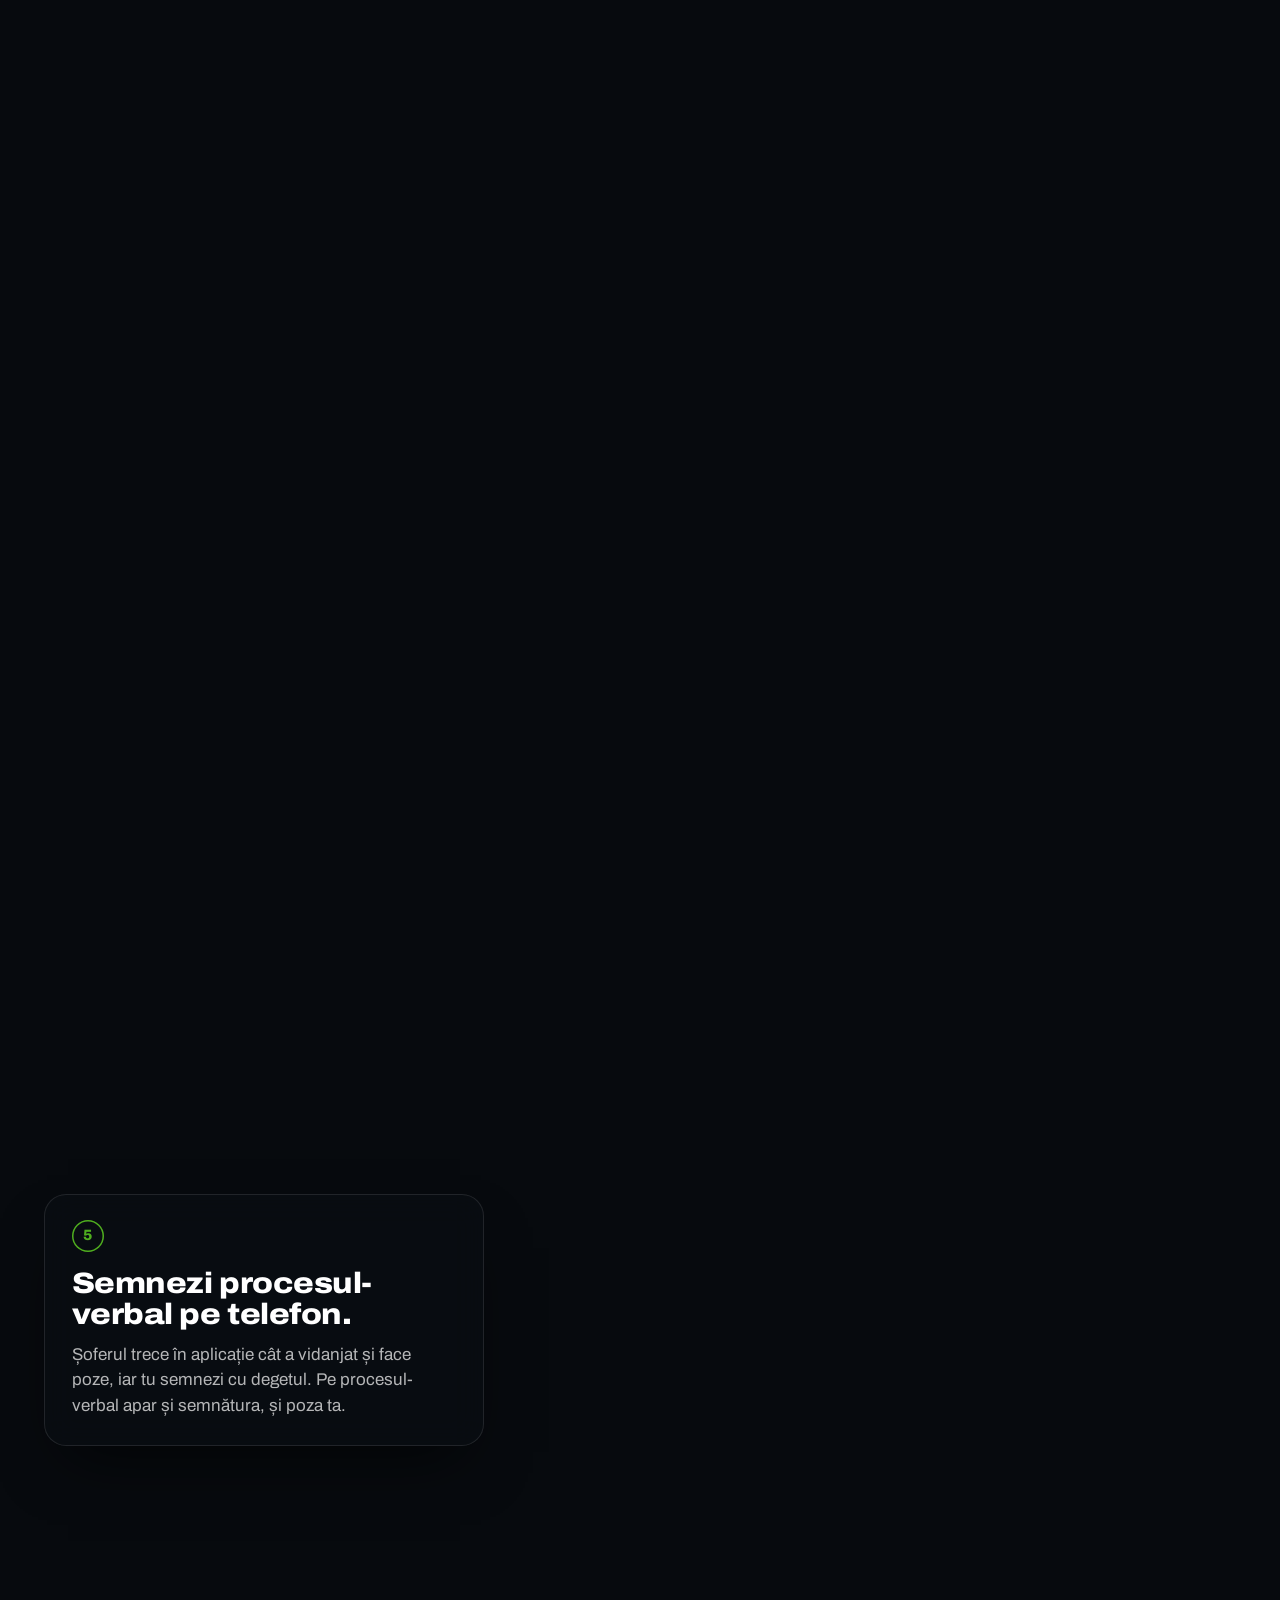
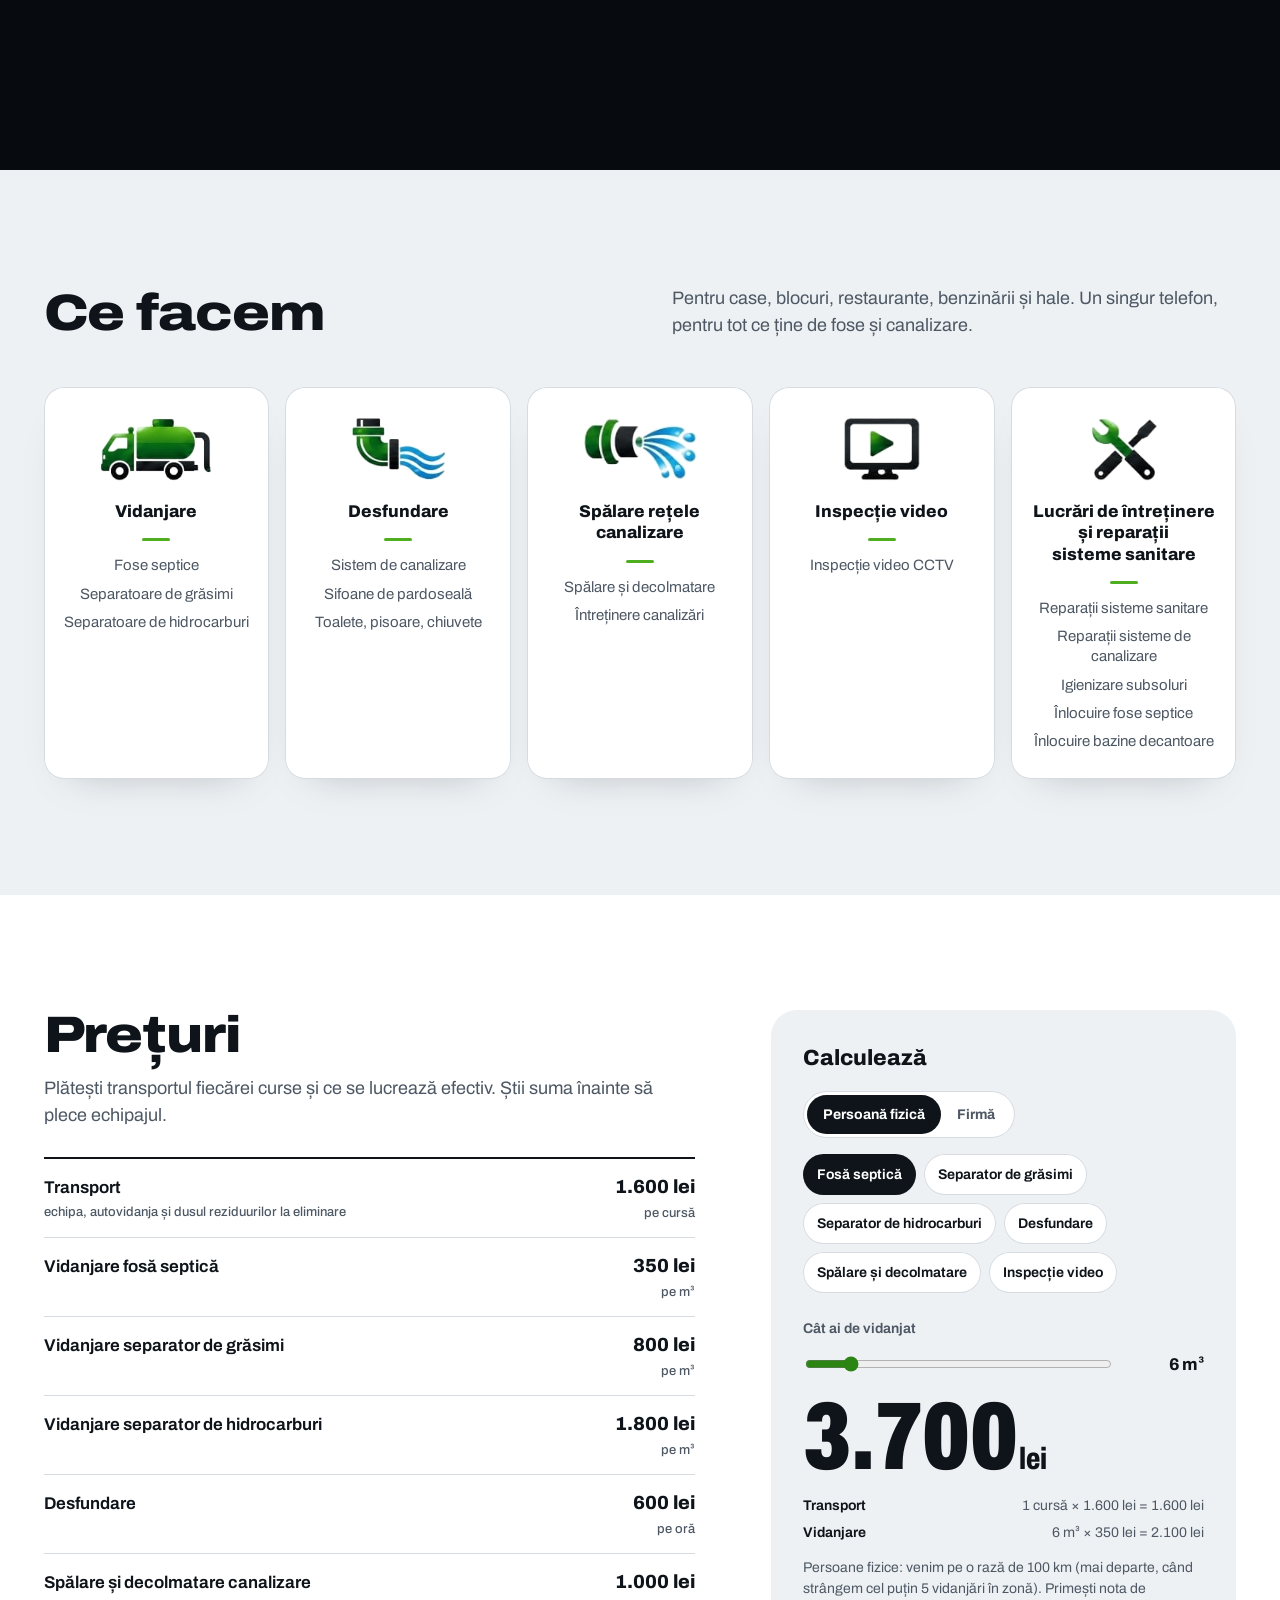
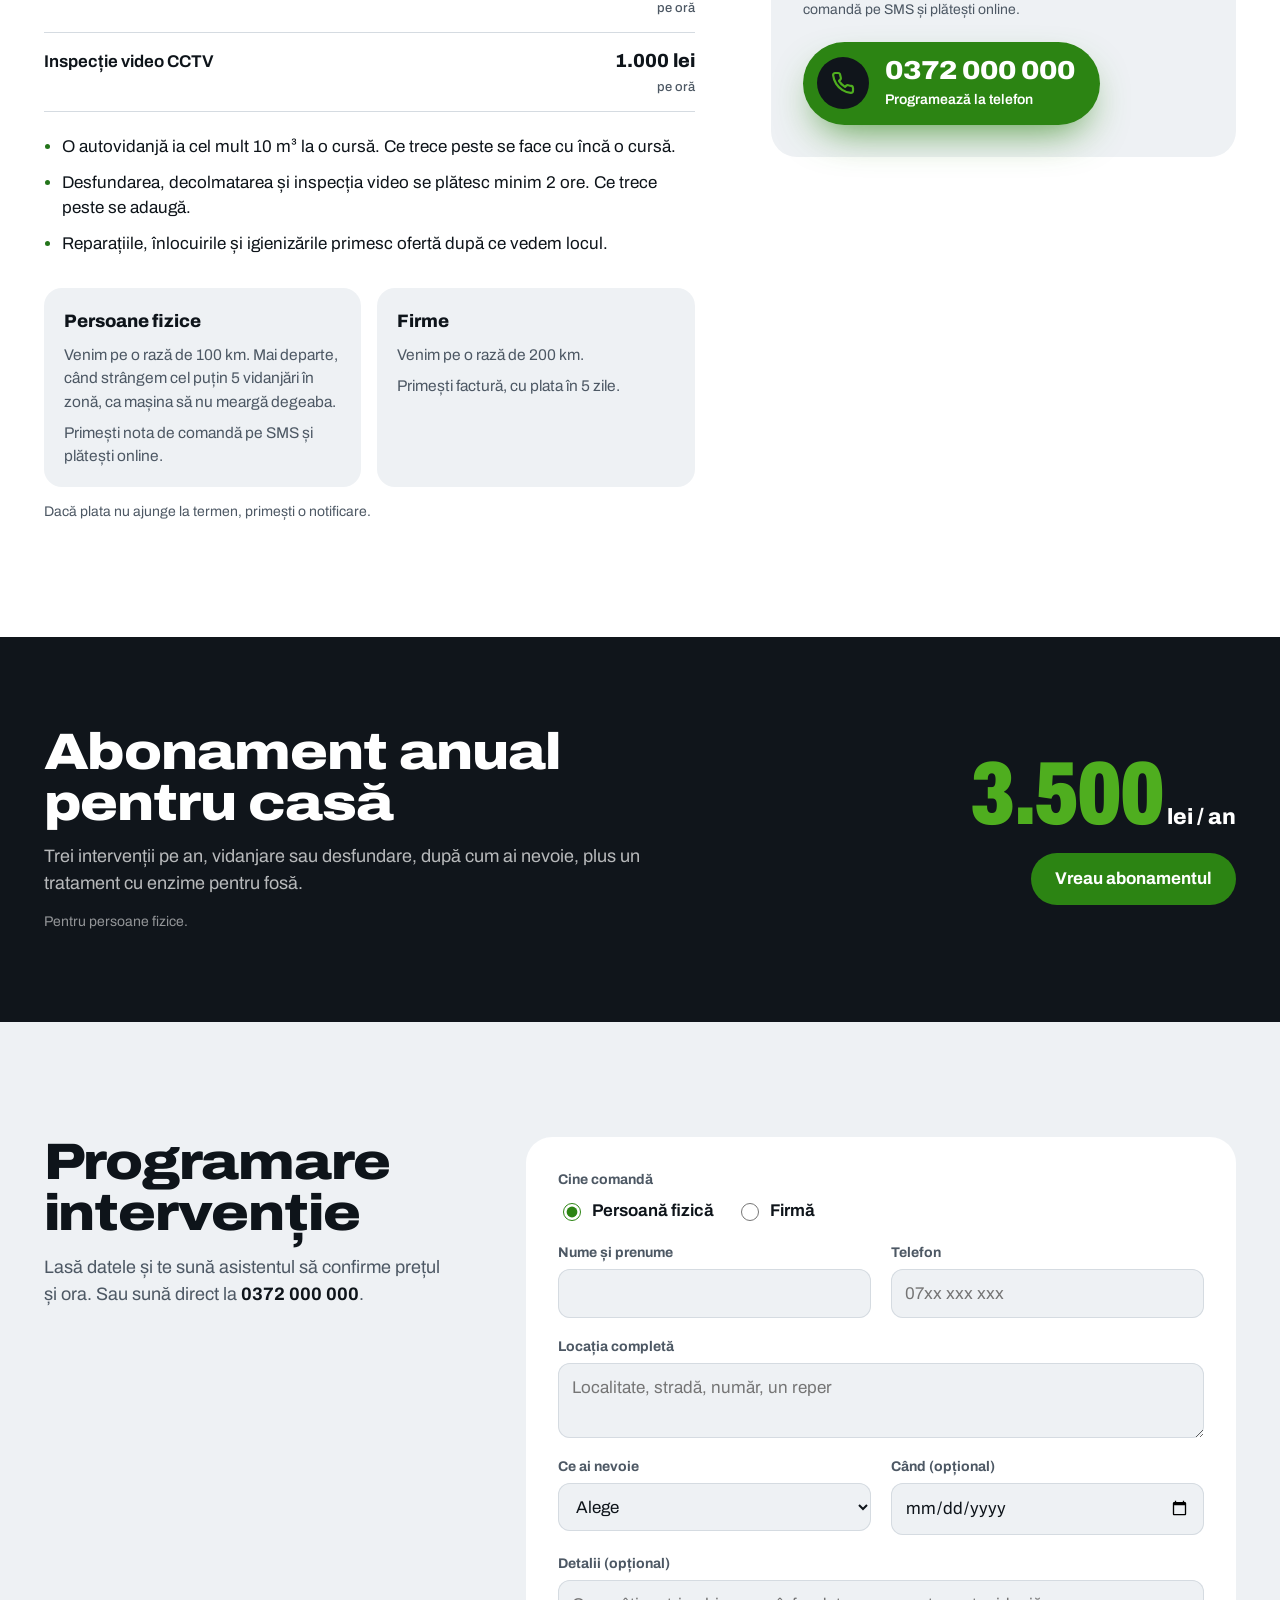
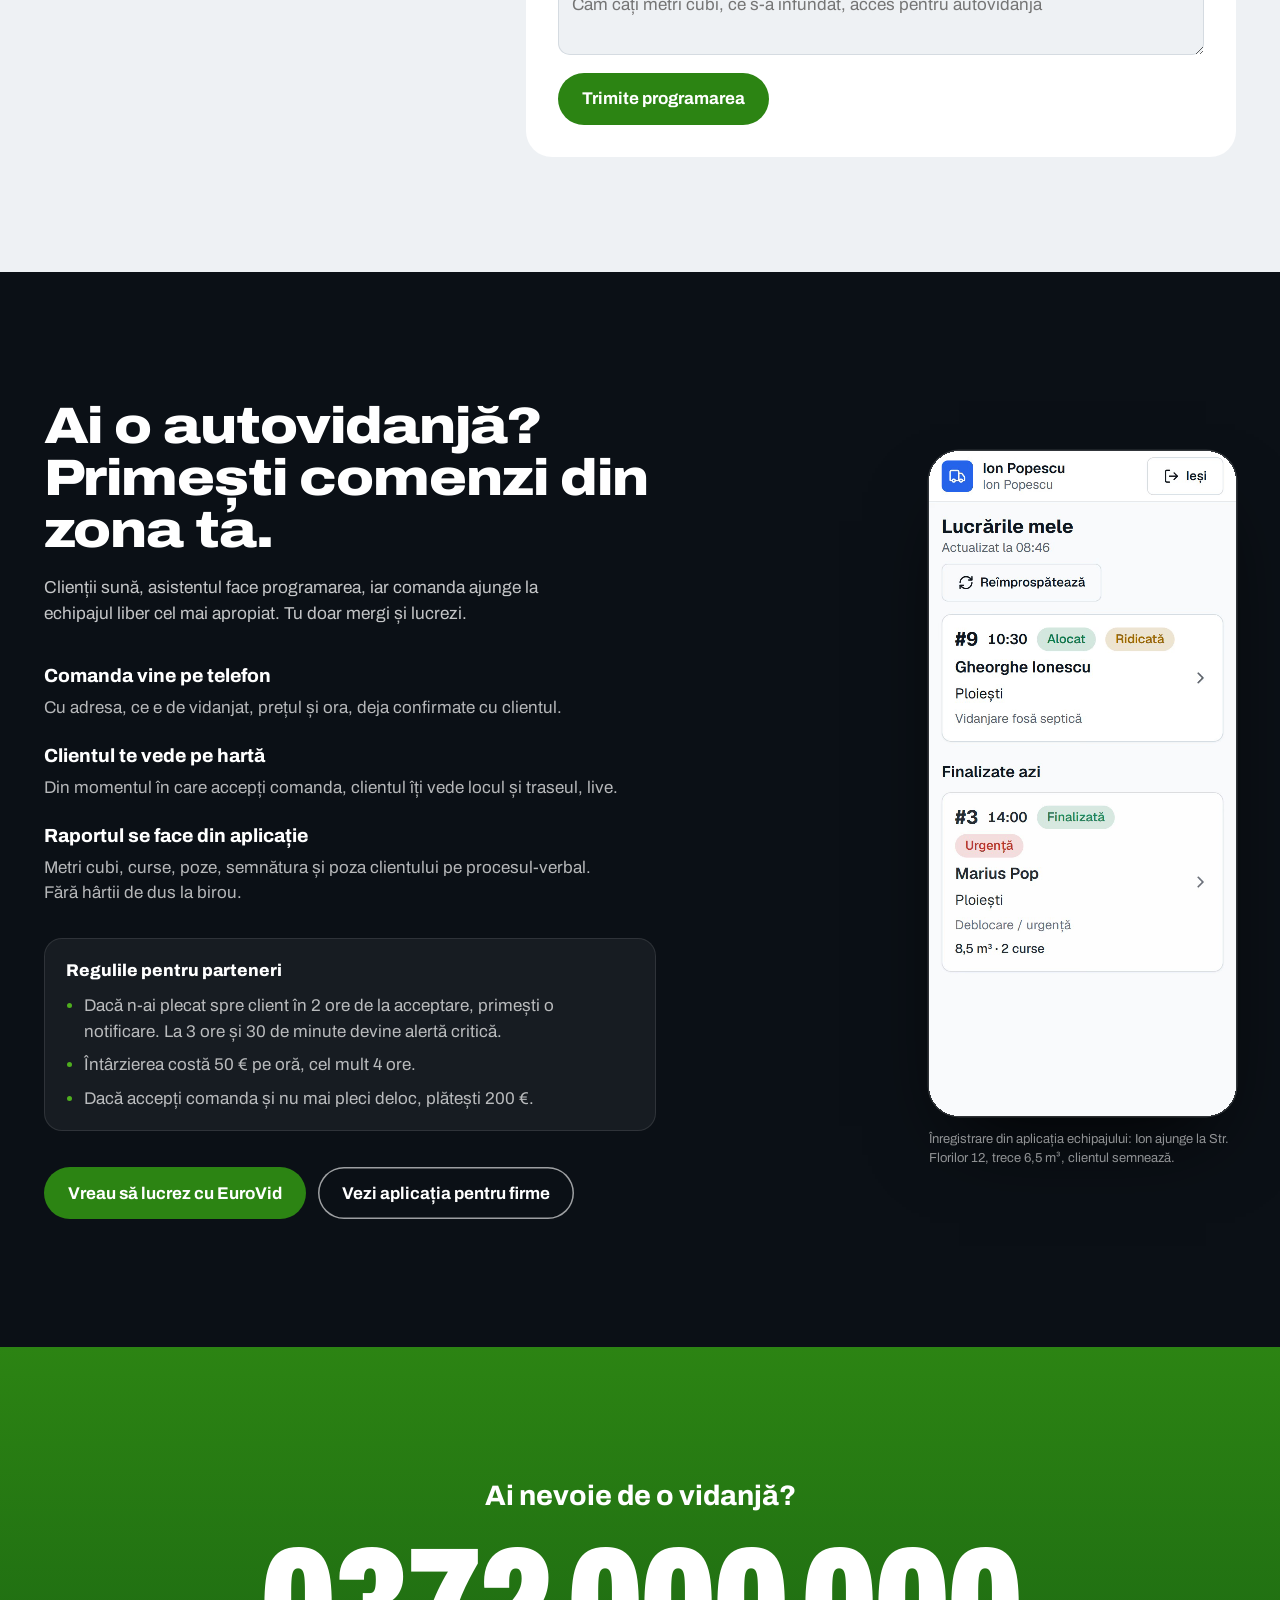
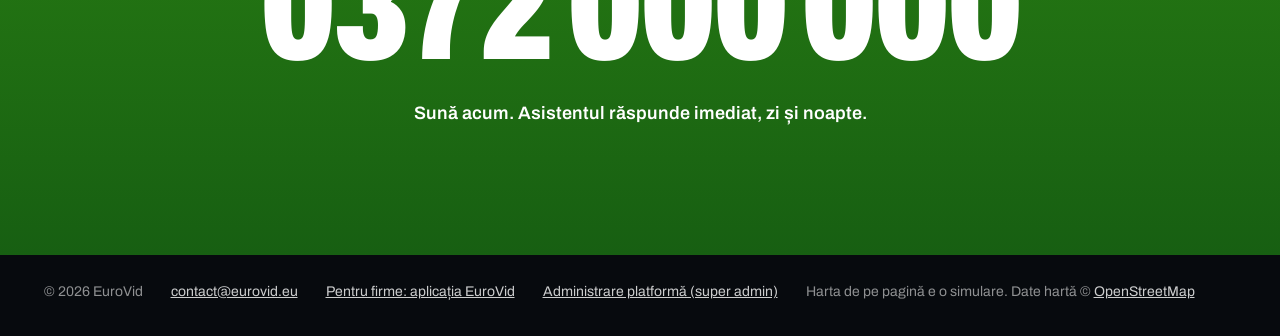
==== commit e763df95: "„Ce facem” în carduri, fără prețuri; link spre consola de super admin - fiecare serviciu are cardul " ====
--- a/index.html
+++ b/index.html
@@ -21,7 +21,7 @@
   <link rel="preconnect" href="https://tile.openstreetmap.org" crossorigin>
   <link href="https://fonts.googleapis.com/css2?family=Archivo:wdth,wght@62..125,300..900&display=swap" rel="stylesheet">
   <link rel="stylesheet" href="assets/vendor/leaflet.css">
-  <link rel="stylesheet" href="assets/site.css?v=10">
+  <link rel="stylesheet" href="assets/site.css?v=11">
   <script>document.documentElement.classList.add('js')</script>
 </head>
 <body>
@@ -136,50 +136,50 @@
           <h2 id="servicii-titlu">Ce facem</h2>
           <p>Pentru case, blocuri, restaurante, benzinării și hale. Un singur telefon, pentru tot ce ține de fose și canalizare.</p>
         </div>
-        <!-- cele cinci servicii din logo, cu iconițele lui -->
+        <!-- cele cinci servicii din logo, cu iconițele lui; prețurile sunt doar la „Prețuri” -->
         <div class="svc-groups">
           <section class="svc-group" aria-labelledby="g-vid">
             <img class="svc-ic" src="assets/servicii/vidanjare.png" width="162" height="91" alt="">
             <h3 id="g-vid">Vidanjare</h3>
             <ul>
-              <li><span>Fose septice</span><b>350 lei/m³</b></li>
-              <li><span>Separatoare de grăsimi</span><b>800 lei/m³</b></li>
-              <li><span>Separatoare de hidrocarburi</span><b>1.800 lei/m³</b></li>
+              <li>Fose septice</li>
+              <li>Separatoare de grăsimi</li>
+              <li>Separatoare de hidrocarburi</li>
             </ul>
           </section>
           <section class="svc-group" aria-labelledby="g-desf">
             <img class="svc-ic" src="assets/servicii/desfundare.png" width="132" height="87" alt="">
             <h3 id="g-desf">Desfundare</h3>
             <ul>
-              <li><span>Sistem de canalizare</span><b>600 lei/oră</b></li>
-              <li><span>Sifoane de pardoseală</span><b>600 lei/oră</b></li>
-              <li><span>Toalete, pisoare, chiuvete</span><b>600 lei/oră</b></li>
+              <li>Sistem de canalizare</li>
+              <li>Sifoane de pardoseală</li>
+              <li>Toalete, pisoare, chiuvete</li>
             </ul>
           </section>
           <section class="svc-group" aria-labelledby="g-spal">
             <img class="svc-ic" src="assets/servicii/spalare.png" width="136" height="75" alt="">
             <h3 id="g-spal">Spălare rețele canalizare</h3>
             <ul>
-              <li><span>Spălare și decolmatare</span><b>1.000 lei/oră</b></li>
-              <li><span>Întreținere canalizări</span><b class="ask">după evaluare</b></li>
+              <li>Spălare și decolmatare</li>
+              <li>Întreținere canalizări</li>
             </ul>
           </section>
           <section class="svc-group" aria-labelledby="g-video">
             <img class="svc-ic" src="assets/servicii/inspectie.png" width="96" height="79" alt="">
             <h3 id="g-video">Inspecție video</h3>
             <ul>
-              <li><span>Inspecție video CCTV</span><b>1.000 lei/oră</b></li>
+              <li>Inspecție video CCTV</li>
             </ul>
           </section>
           <section class="svc-group" aria-labelledby="g-lucr">
             <img class="svc-ic" src="assets/servicii/lucrari.png" width="86" height="81" alt="">
             <h3 id="g-lucr">Lucrări de întreținere și reparații sisteme sanitare</h3>
             <ul>
-              <li><span>Reparații sisteme sanitare</span><b class="ask">după evaluare</b></li>
-              <li><span>Reparații sisteme de canalizare</span><b class="ask">după evaluare</b></li>
-              <li><span>Igienizare subsoluri</span><b class="ask">după evaluare</b></li>
-              <li><span>Înlocuire fose septice</span><b class="ask">după evaluare</b></li>
-              <li><span>Înlocuire bazine decantoare</span><b class="ask">după evaluare</b></li>
+              <li>Reparații sisteme sanitare</li>
+              <li>Reparații sisteme de canalizare</li>
+              <li>Igienizare subsoluri</li>
+              <li>Înlocuire fose septice</li>
+              <li>Înlocuire bazine decantoare</li>
             </ul>
           </section>
         </div>
@@ -383,6 +383,7 @@
     <span>© 2026 EuroVid</span>
     <a href="mailto:contact@eurovid.eu">contact@eurovid.eu</a>
     <a href="https://lfenomenal.github.io/era-vidanjare-demo/home/" target="_blank" rel="noopener">Pentru firme: aplicația EuroVid</a>
+    <a href="https://lfenomenal.github.io/era-vidanjare-demo/platforma/" target="_blank" rel="noopener">Administrare platformă (super admin)</a>
     <span>Harta de pe pagină e o simulare. Date hartă © <a href="https://www.openstreetmap.org/copyright" target="_blank" rel="noopener">OpenStreetMap</a></span>
   </footer>
 
--- a/assets/site.css
+++ b/assets/site.css
@@ -207,19 +207,15 @@
 .day h2, .prices h2, .plan h2, .book h2 { font-size: clamp(34px, 4vw, 54px); line-height: 1; font-weight: 850; font-variation-settings: 'wdth' 116; letter-spacing: -.02em; text-wrap: balance; }
 .sec-head { display: grid; grid-template-columns: minmax(0, 1fr) minmax(0, 1fr); gap: 20px 64px; align-items: end; }
 .sec-head p { color: var(--day-muted); font-size: 18px; max-width: 32em; }
-.svc-groups { margin-top: 48px; display: grid; grid-template-columns: repeat(5, minmax(0, 1fr)); gap: 0 28px; }
-.svc-group { min-width: 0; display: grid; grid-row: span 3; grid-template-rows: subgrid; row-gap: 0; padding-bottom: 40px; }
-.svc-ic { align-self: end; width: auto; height: 60px; max-width: 100%; object-fit: contain; object-position: left bottom; }
-.svc-group h3 { margin-top: 18px; padding-top: 14px; border-top: 2px solid var(--day-ink); font-size: 15px; font-weight: 800; letter-spacing: .02em; color: var(--green-on-light); }
-.svc-group ul { margin-top: 6px; }
-.svc-group li { display: flex; justify-content: space-between; align-items: baseline; gap: 12px; padding: 12px 0; border-bottom: 1px solid var(--day-line); font-size: 16px; }
-.svc-group li span { min-width: 0; }
-.svc-group li b { font-weight: 750; white-space: nowrap; font-variant-numeric: tabular-nums; }
-.svc-group li b.ask { font-weight: 500; color: var(--day-muted); }
-/* pe cinci coloane prețul trece sub nume, altfel numele se rup pe trei rânduri */
-@media (min-width: 1101px) {
-  .svc-group li { flex-direction: column; align-items: flex-start; gap: 2px; padding: 11px 0; }
-}
+/* cinci carduri egale, ca în logo: iconița, numele, apoi ce intră în serviciu; prețurile sunt doar la „Prețuri” */
+.svc-groups { margin-top: 48px; display: grid; grid-template-columns: repeat(5, minmax(0, 1fr)); gap: 16px; }
+.svc-group { min-width: 0; display: flex; flex-direction: column; align-items: center; padding: 30px 20px 28px; border-radius: 20px; background: #fff; text-align: center; box-shadow: inset 0 0 0 1px var(--day-line), 0 18px 40px -30px rgba(14, 20, 26, .35); }
+.svc-ic { width: auto; height: 64px; max-width: 100%; object-fit: contain; }
+.svc-group h3 { margin-top: 20px; font-size: 17px; line-height: 1.25; font-weight: 800; text-wrap: balance; }
+.svc-group ul { margin-top: 16px; }
+.svc-group ul::before { content: ''; display: block; width: 28px; height: 3px; margin: 0 auto 14px; border-radius: 2px; background: var(--green); }
+.svc-group li { font-size: 15px; line-height: 1.35; color: var(--day-muted); }
+.svc-group li + li { margin-top: 8px; }
 
 .prices { background: #fff; color: var(--day-ink); }
 .prices-grid { display: grid; grid-template-columns: minmax(0, 7fr) minmax(0, 5fr); gap: clamp(32px, 6vw, 96px); align-items: start; }
@@ -338,7 +334,10 @@
 
 /* ---------- Telefon și tabletă ---------- */
 @media (max-width: 1100px) {
-  .svc-groups { grid-template-columns: repeat(3, minmax(0, 1fr)); }
+  /* trei sus, două centrate dedesubt */
+  .svc-groups { grid-template-columns: repeat(6, minmax(0, 1fr)); }
+  .svc-group { grid-column: span 2; }
+  .svc-group:nth-child(4) { grid-column: 2 / span 2; }
   .top-nav { display: none; }
   .pill { margin-left: auto; }
   .callcard { width: 380px; }
@@ -348,7 +347,10 @@
   body { font-size: 16px; }
   .top { gap: 12px; }
   .brand { font-size: 27px; }
-  .svc-groups { grid-template-columns: repeat(2, minmax(0, 1fr)); }
+  /* două câte două, ultimul centrat */
+  .svc-groups { grid-template-columns: repeat(4, minmax(0, 1fr)); }
+  .svc-group:nth-child(4) { grid-column: span 2; }
+  .svc-group:nth-child(5) { grid-column: 2 / span 2; }
   .pill { padding: 9px 14px; font-size: 14px; }
   .pill-long { display: none; }
   .shade { background: linear-gradient(180deg, rgba(5, 8, 11, .97) 0%, rgba(5, 8, 11, .97) 54%, rgba(5, 8, 11, .05) 68%, rgba(5, 8, 11, .5) 100%); }
@@ -388,6 +390,12 @@
 }
 
 @media (max-width: 560px) {
-  .svc-groups { grid-template-columns: 1fr; }
-  .svc-group { padding-bottom: 32px; }
-}
+  /* pe telefon cardul se culcă: iconița în stânga, textul în dreapta */
+  .svc-groups { grid-template-columns: 1fr; gap: 12px; }
+  .svc-group:nth-child(n) { grid-column: auto; display: grid; grid-template-columns: 68px minmax(0, 1fr); column-gap: 18px; justify-items: start; align-items: start; padding: 20px 20px 20px 16px; text-align: left; }
+  .svc-ic { grid-row: span 2; justify-self: center; align-self: start; height: 44px; margin-top: 2px; }
+  .svc-group h3 { margin-top: 0; font-size: 16.5px; }
+  .svc-group ul { margin-top: 8px; }
+  .svc-group ul::before { display: none; }
+  .svc-group li + li { margin-top: 4px; }
+}
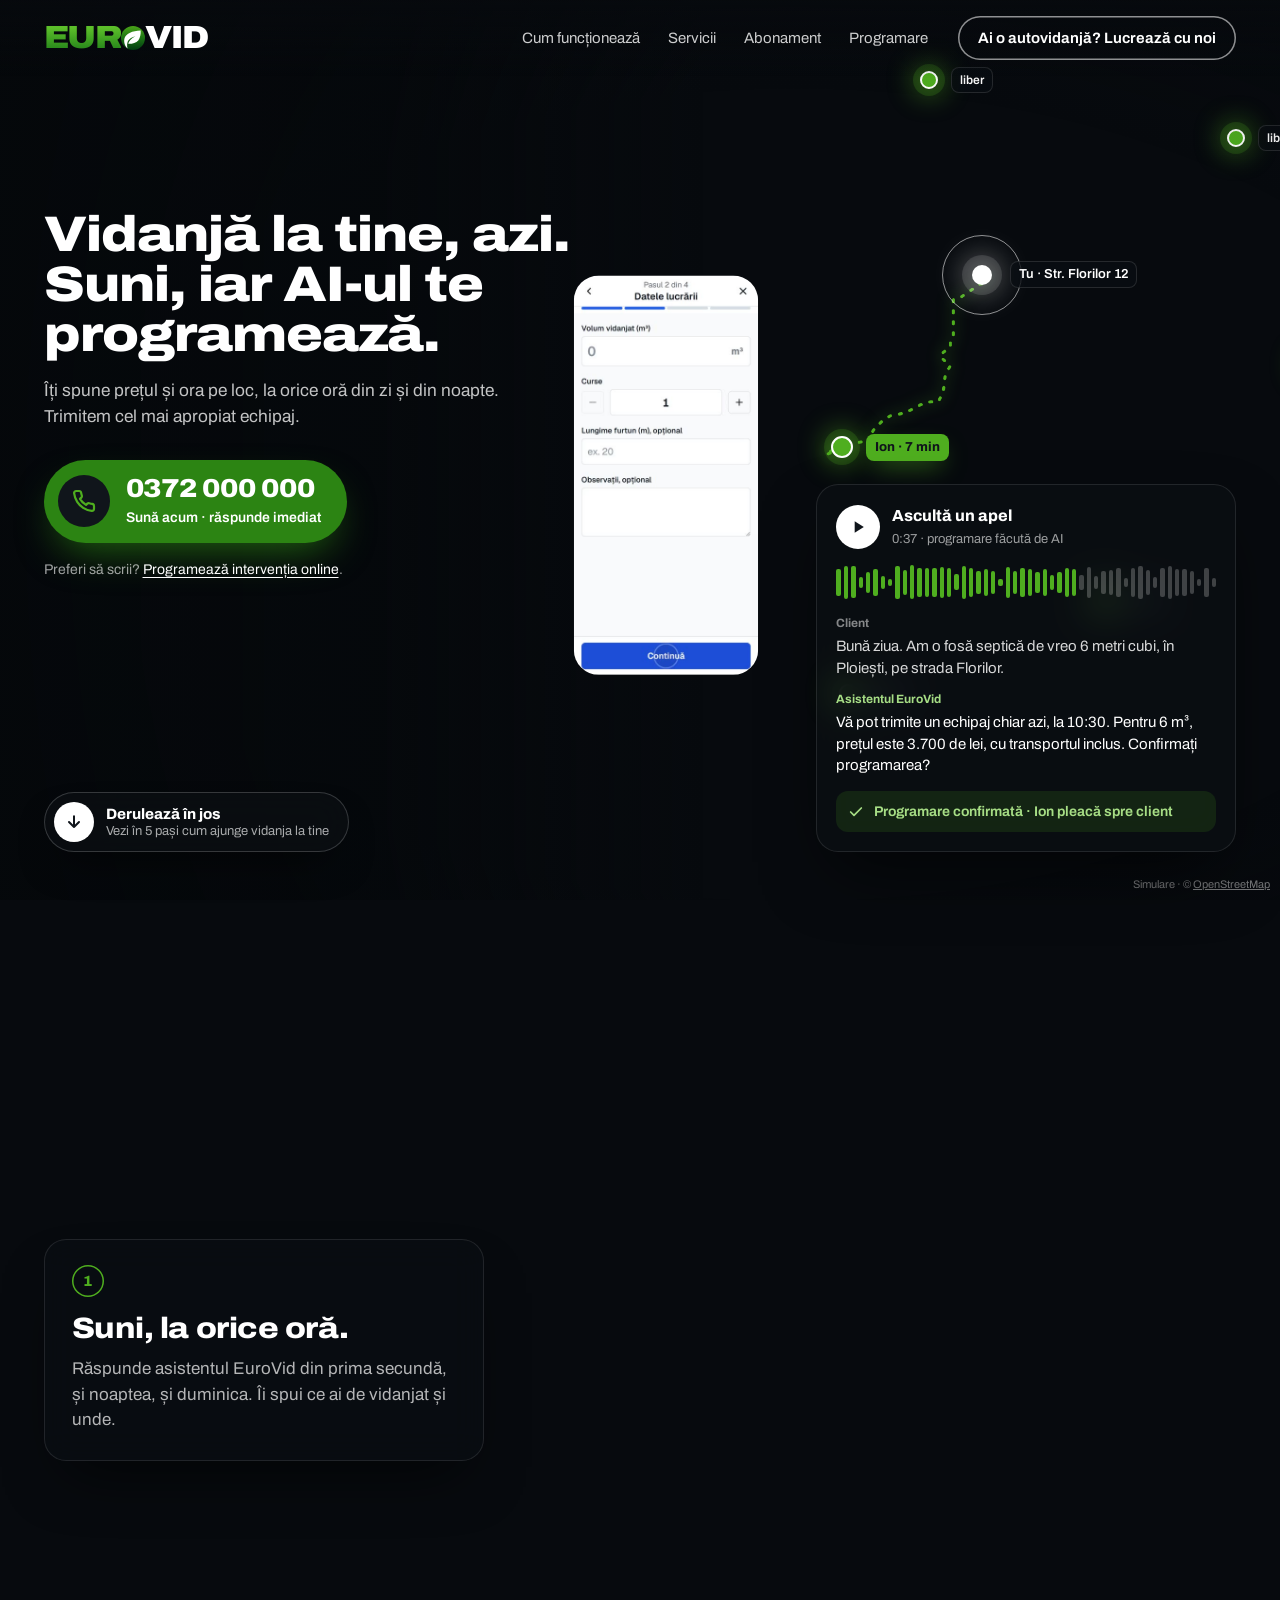
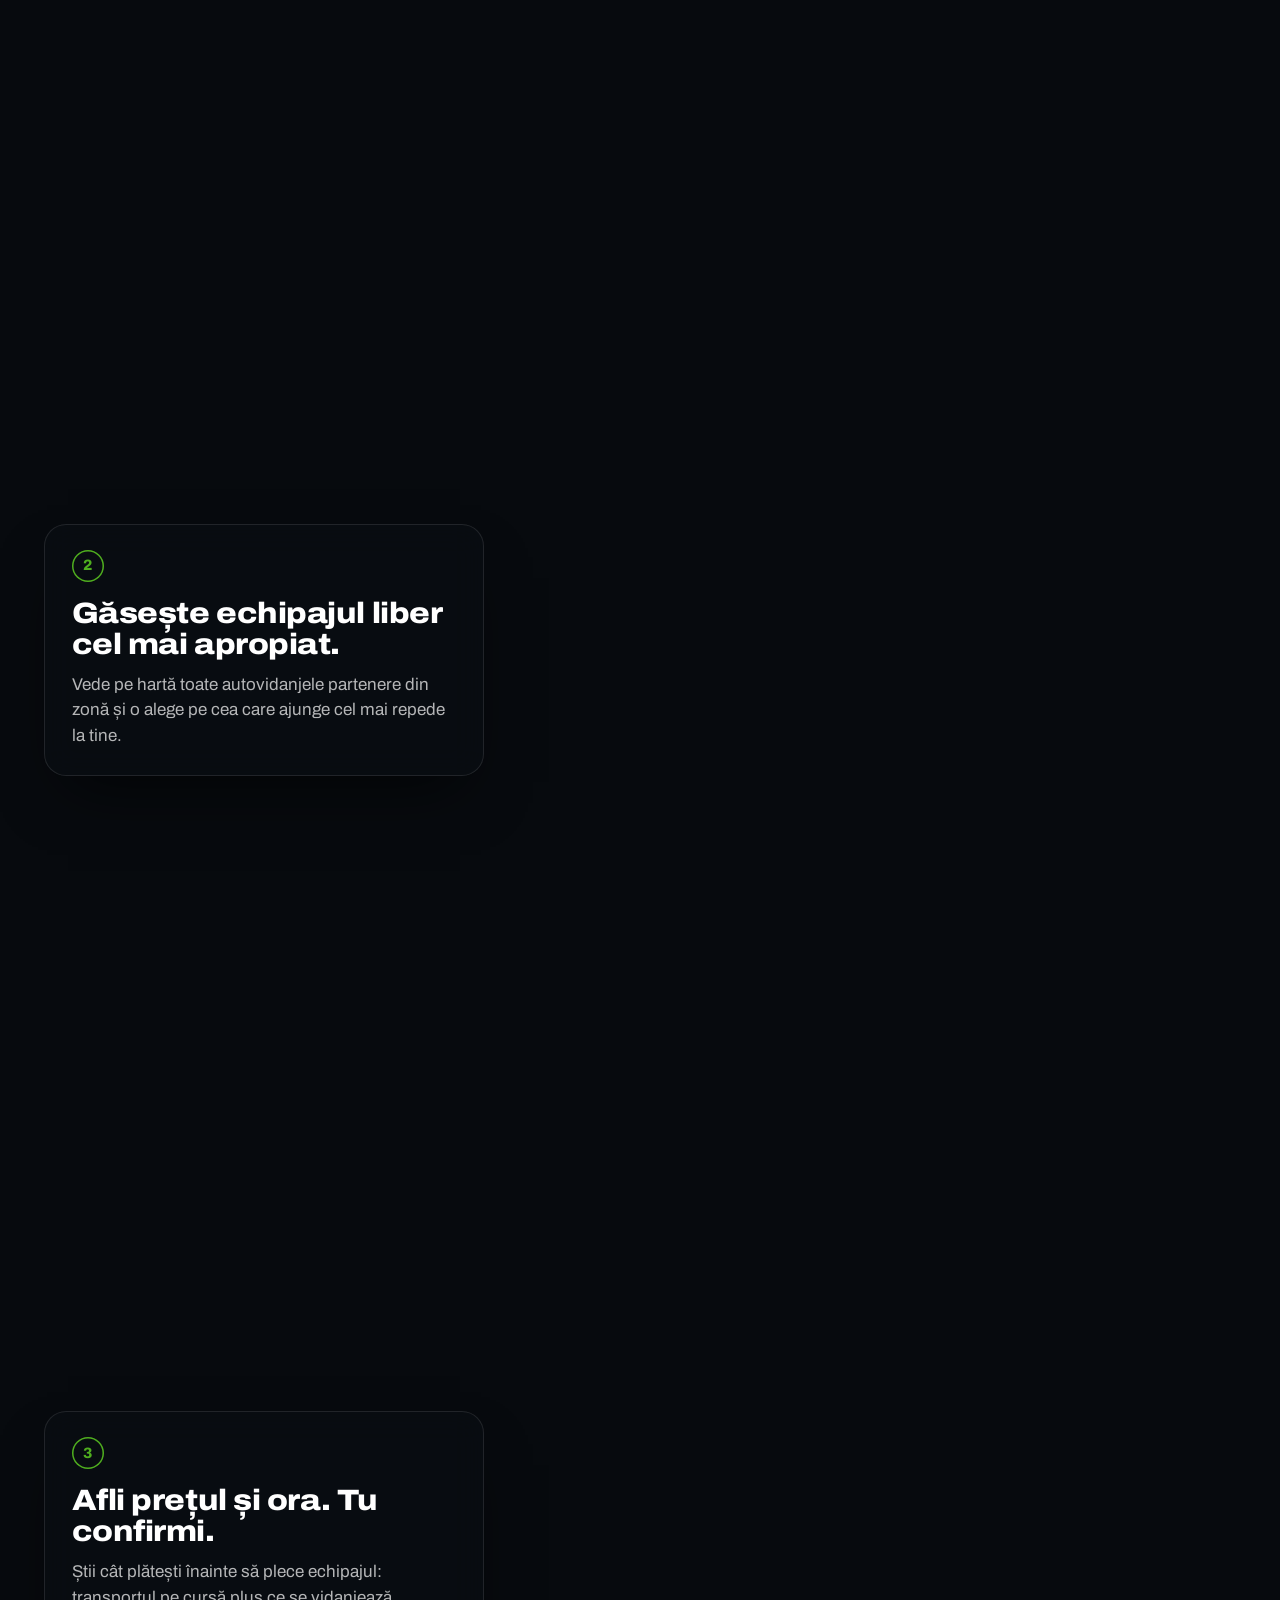
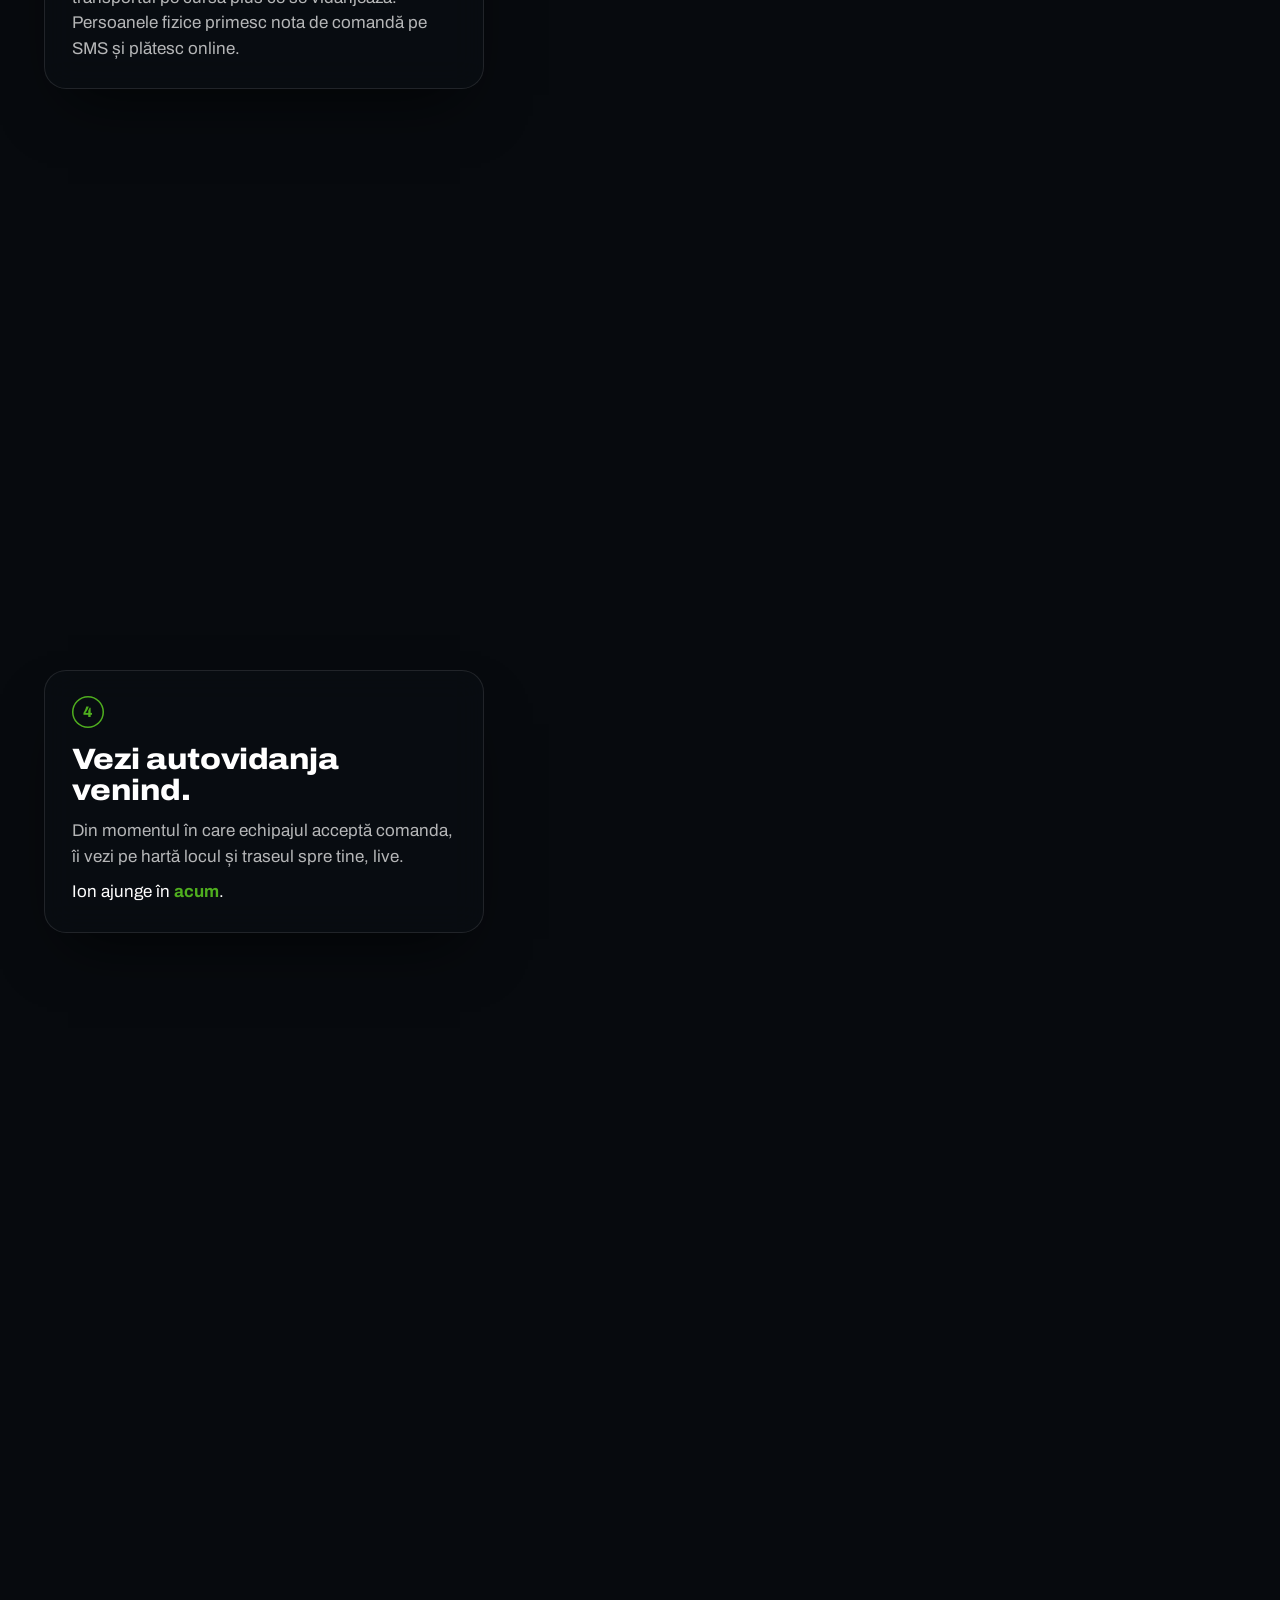
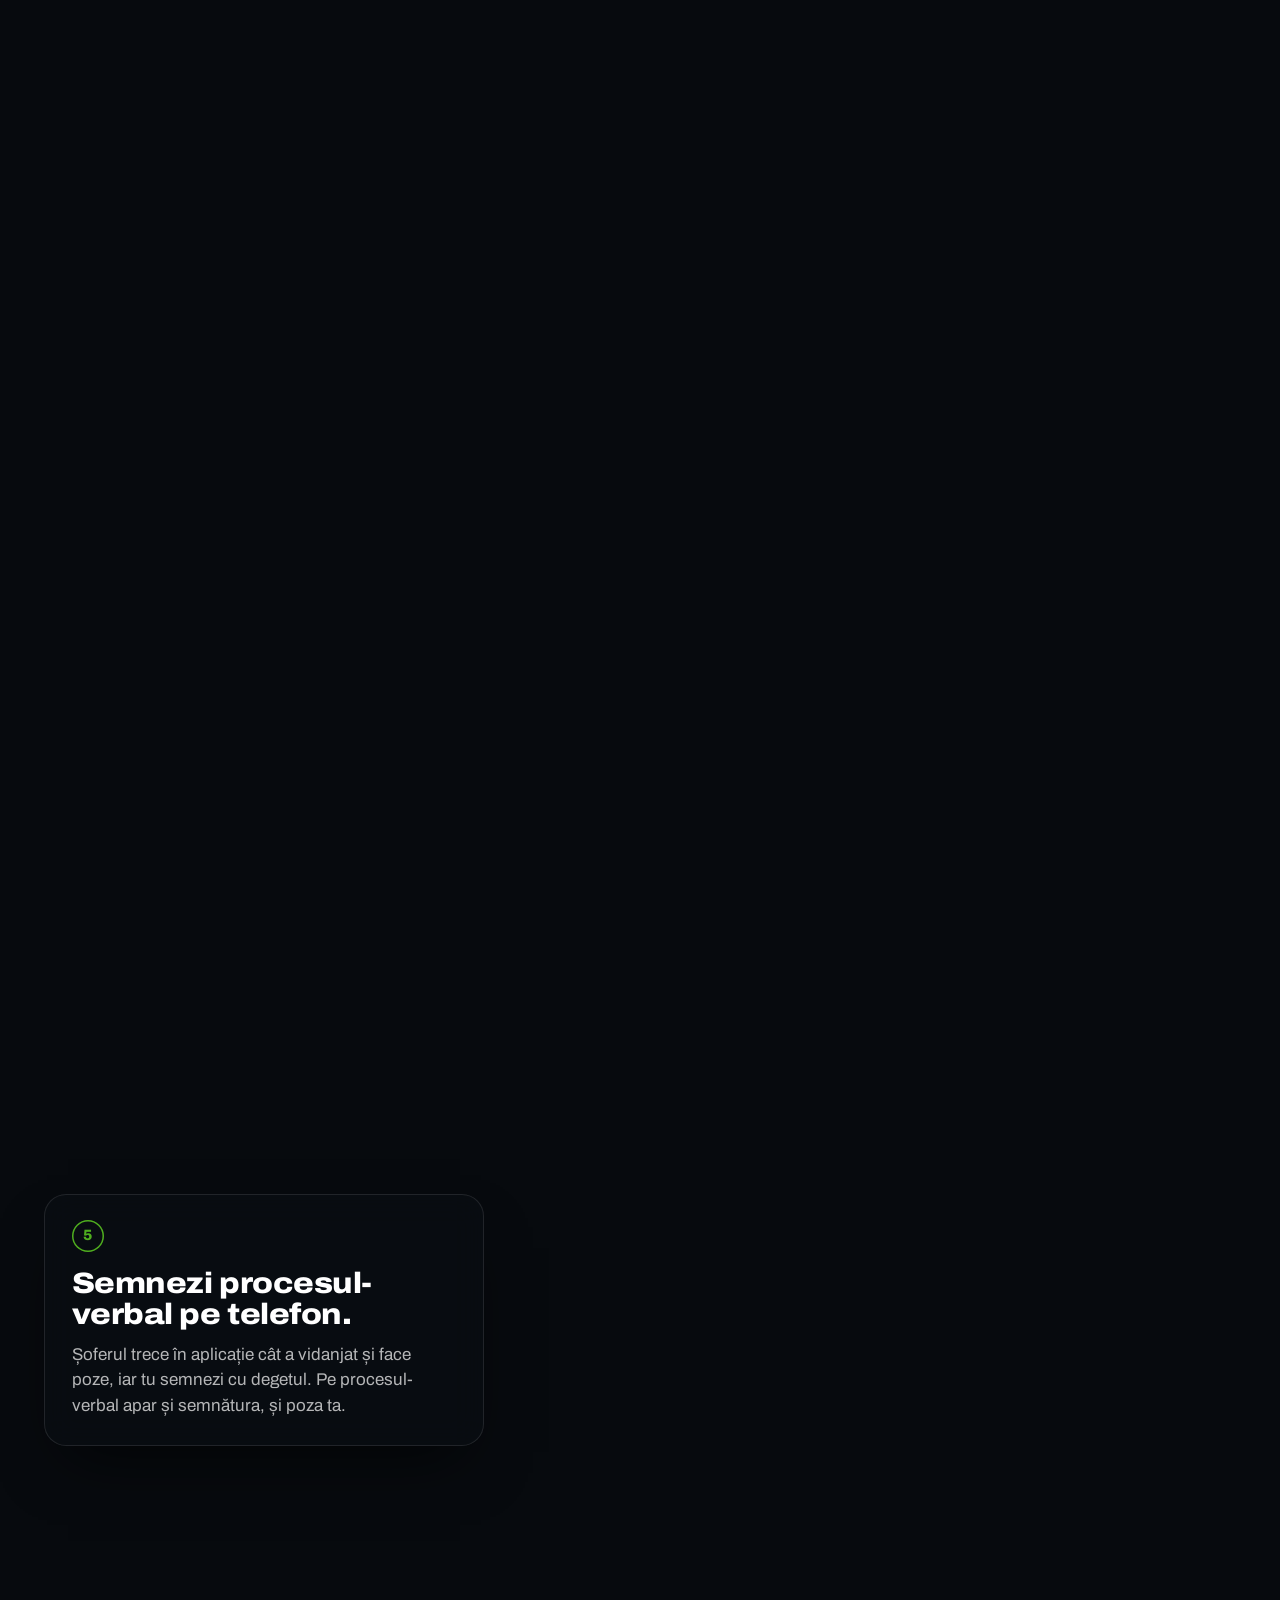
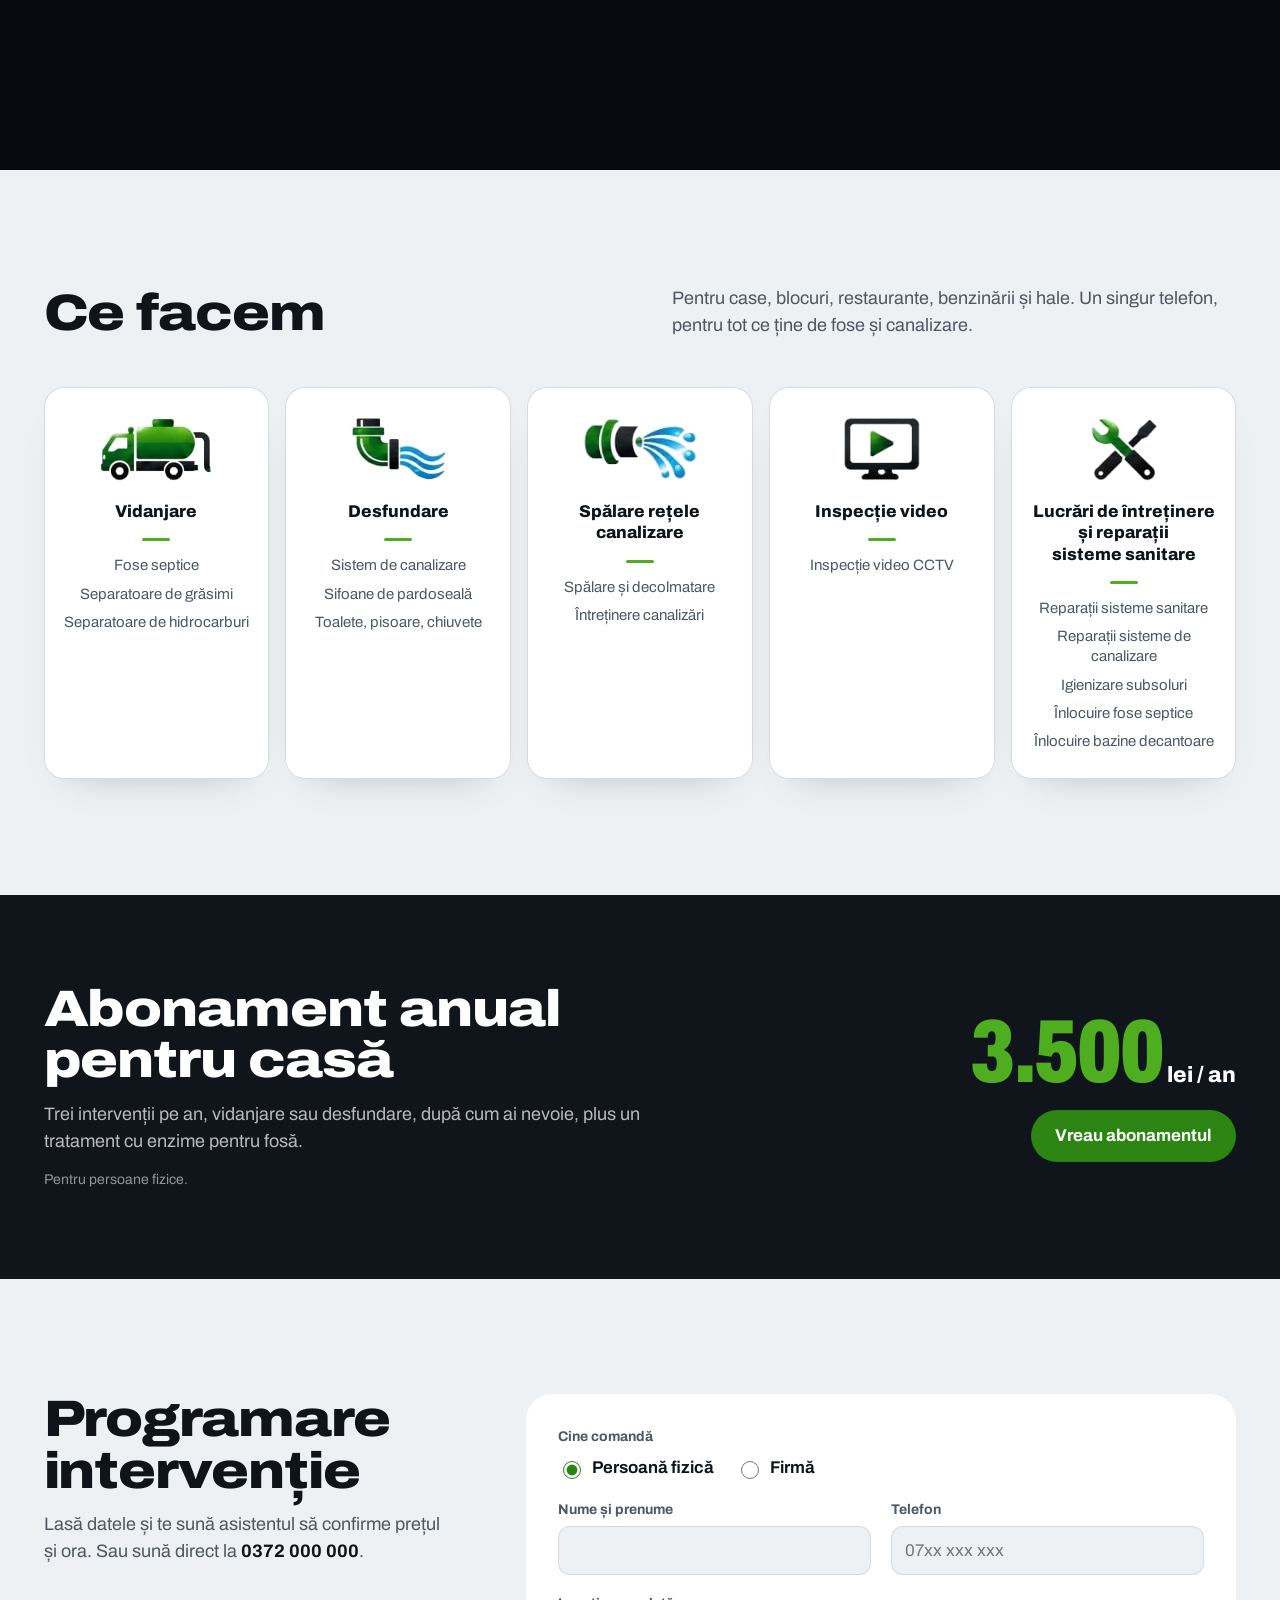
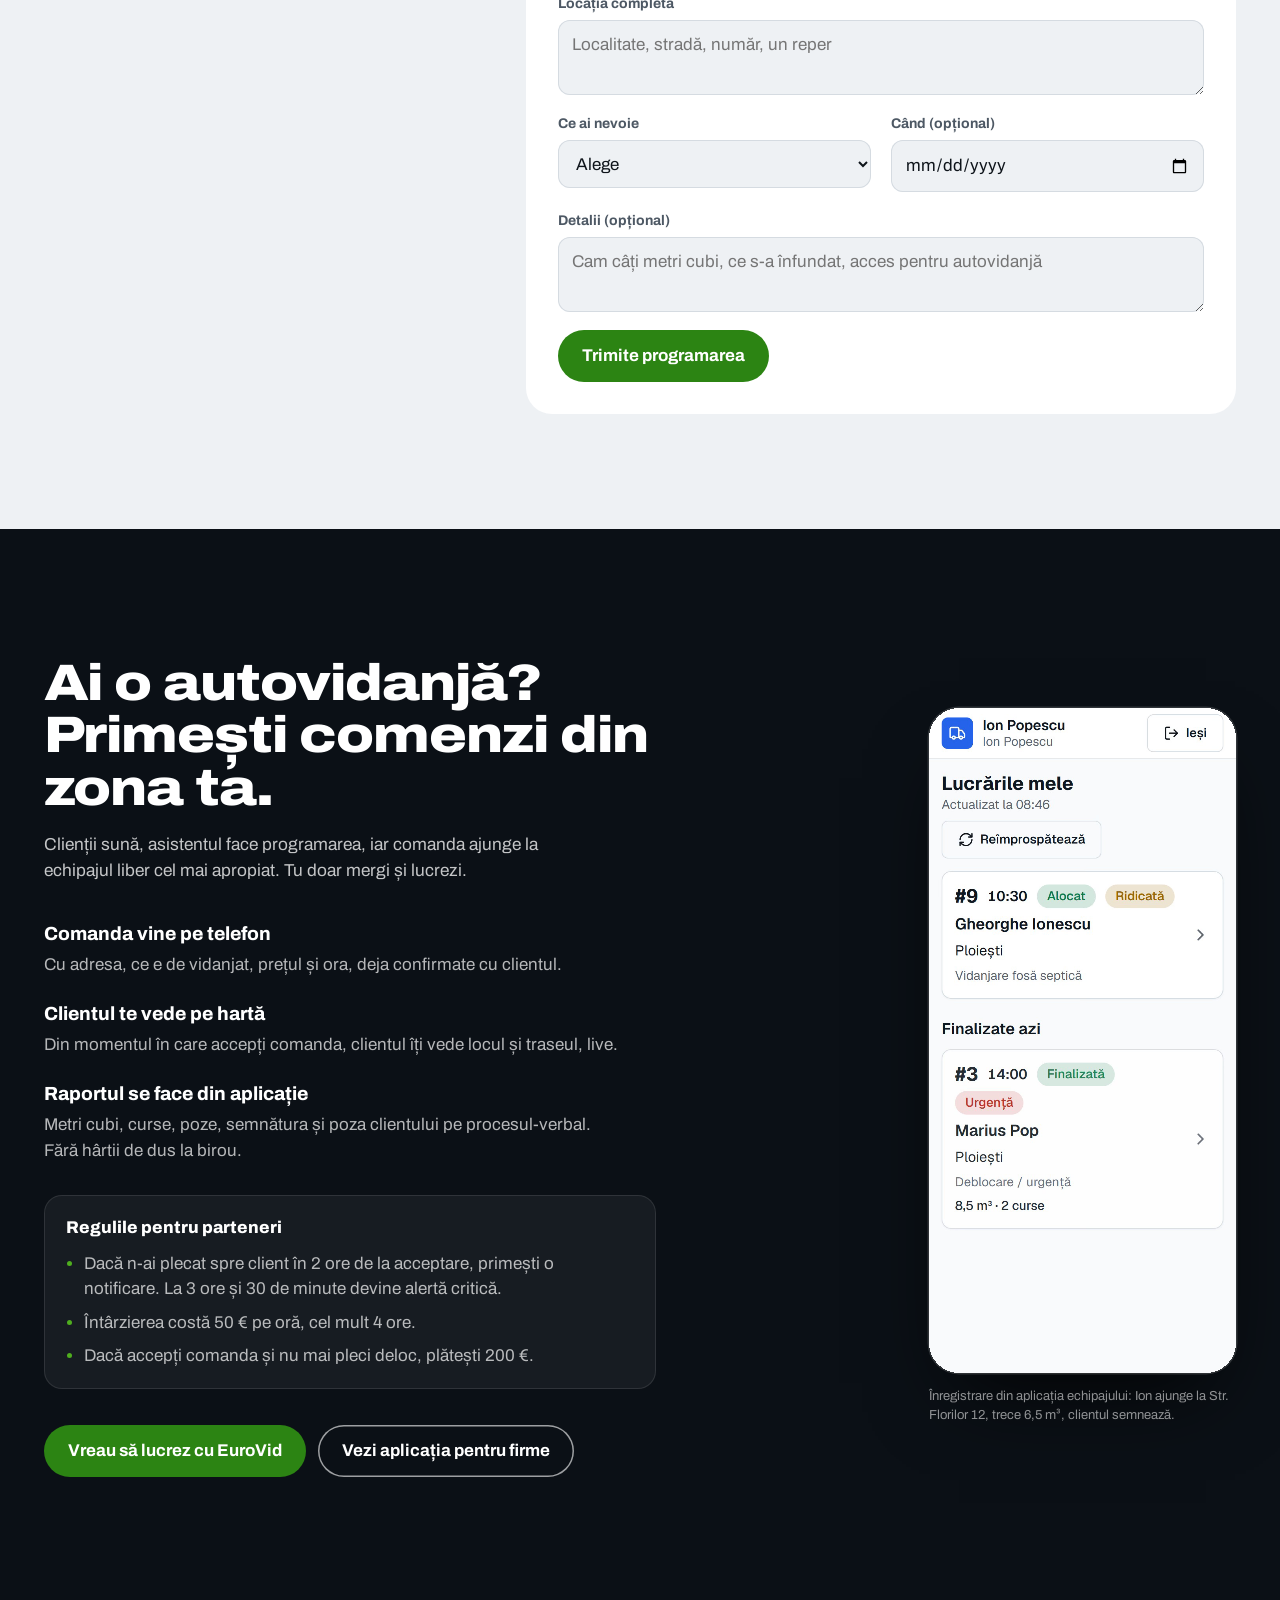
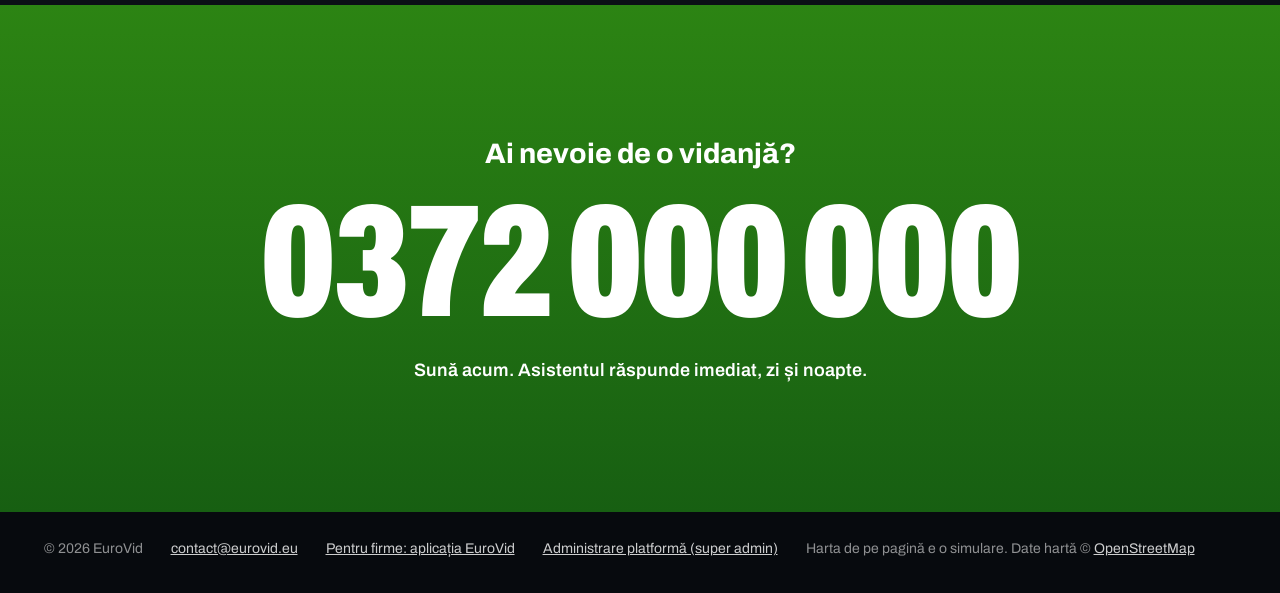
==== commit dc2b0433: "Fără secțiunea „Prețuri”: tabelul, regulile și calculatorul ies de pe pagină - dispare și „Prețuri” " ====
--- a/index.html
+++ b/index.html
@@ -21,7 +21,7 @@
   <link rel="preconnect" href="https://tile.openstreetmap.org" crossorigin>
   <link href="https://fonts.googleapis.com/css2?family=Archivo:wdth,wght@62..125,300..900&display=swap" rel="stylesheet">
   <link rel="stylesheet" href="assets/vendor/leaflet.css">
-  <link rel="stylesheet" href="assets/site.css?v=11">
+  <link rel="stylesheet" href="assets/site.css?v=12">
   <script>document.documentElement.classList.add('js')</script>
 </head>
 <body>
@@ -35,7 +35,6 @@
     <nav class="top-nav" aria-label="Secțiuni">
       <a href="#cum">Cum funcționează</a>
       <a href="#servicii">Servicii</a>
-      <a href="#preturi">Prețuri</a>
       <a href="#abonament">Abonament</a>
       <a href="#programare">Programare</a>
     </nav>
@@ -136,7 +135,7 @@
           <h2 id="servicii-titlu">Ce facem</h2>
           <p>Pentru case, blocuri, restaurante, benzinării și hale. Un singur telefon, pentru tot ce ține de fose și canalizare.</p>
         </div>
-        <!-- cele cinci servicii din logo, cu iconițele lui; prețurile sunt doar la „Prețuri” -->
+        <!-- cele cinci servicii din logo, cu iconițele lui; fără prețuri: prețul îl spune asistentul la telefon -->
         <div class="svc-groups">
           <section class="svc-group" aria-labelledby="g-vid">
             <img class="svc-ic" src="assets/servicii/vidanjare.png" width="162" height="91" alt="">
@@ -182,69 +181,6 @@
               <li>Înlocuire bazine decantoare</li>
             </ul>
           </section>
-        </div>
-      </div>
-    </section>
-
-    <!-- Prețuri + calcul -->
-    <section class="prices" id="preturi" aria-labelledby="preturi-titlu">
-      <div class="wrap prices-grid">
-        <div class="tariff">
-          <h2 id="preturi-titlu">Prețuri</h2>
-          <p class="sub">Plătești transportul fiecărei curse și ce se lucrează efectiv. Știi suma înainte să plece echipajul.</p>
-          <table class="tbl">
-            <caption class="sr">Tarifele EuroVid</caption>
-            <tbody>
-              <tr><th scope="row">Transport<small>echipa, autovidanja și dusul reziduurilor la eliminare</small></th><td>1.600 lei<small>pe cursă</small></td></tr>
-              <tr><th scope="row">Vidanjare fosă septică</th><td>350 lei<small>pe m³</small></td></tr>
-              <tr><th scope="row">Vidanjare separator de grăsimi</th><td>800 lei<small>pe m³</small></td></tr>
-              <tr><th scope="row">Vidanjare separator de hidrocarburi</th><td>1.800 lei<small>pe m³</small></td></tr>
-              <tr><th scope="row">Desfundare</th><td>600 lei<small>pe oră</small></td></tr>
-              <tr><th scope="row">Spălare și decolmatare canalizare</th><td>1.000 lei<small>pe oră</small></td></tr>
-              <tr><th scope="row">Inspecție video CCTV</th><td>1.000 lei<small>pe oră</small></td></tr>
-            </tbody>
-          </table>
-          <ul class="rules">
-            <li>O autovidanjă ia cel mult 10 m³ la o cursă. Ce trece peste se face cu încă o cursă.</li>
-            <li>Desfundarea, decolmatarea și inspecția video se plătesc minim 2 ore. Ce trece peste se adaugă.</li>
-            <li>Reparațiile, înlocuirile și igienizările primesc ofertă după ce vedem locul.</li>
-          </ul>
-          <div class="who-grid">
-            <div>
-              <h3>Persoane fizice</h3>
-              <p>Venim pe o rază de 100 km. Mai departe, când strângem cel puțin 5 vidanjări în zonă, ca mașina să nu meargă degeaba.</p>
-              <p>Primești nota de comandă pe SMS și plătești online.</p>
-            </div>
-            <div>
-              <h3>Firme</h3>
-              <p>Venim pe o rază de 200 km.</p>
-              <p>Primești factură, cu plata în 5 zile.</p>
-            </div>
-          </div>
-          <p class="fine">Dacă plata nu ajunge la termen, primești o notificare.</p>
-        </div>
-
-        <div class="quote" aria-labelledby="calc-titlu">
-          <h3 id="calc-titlu">Calculează</h3>
-          <div class="q-who" role="radiogroup" aria-label="Cine comandă" data-q-who>
-            <button type="button" role="radio" aria-checked="true" data-who="pf">Persoană fizică</button>
-            <button type="button" role="radio" aria-checked="false" data-who="pj" tabindex="-1">Firmă</button>
-          </div>
-          <div class="q-tabs" role="radiogroup" aria-label="Ce ai nevoie" data-q-tabs></div>
-          <div class="q-vol">
-            <label for="q-qty" data-q-qty-label>Cât ai de vidanjat</label>
-            <div class="q-range">
-              <input id="q-qty" type="range" min="1" max="40" step="1" value="6" data-q-qty>
-              <output for="q-qty" data-q-qty-out>6 m³</output>
-            </div>
-          </div>
-          <p class="q-price"><b data-q-price>3.700</b> <span>lei</span></p>
-          <dl class="q-break" data-q-break></dl>
-          <p class="q-meta" data-q-meta></p>
-          <a class="call call-dark" href="#apel" data-call>
-            <span class="call-ic" aria-hidden="true"><svg viewBox="0 0 24 24"><path d="M22 16.9v3a2 2 0 0 1-2.2 2 19.8 19.8 0 0 1-8.6-3.1 19.5 19.5 0 0 1-6-6A19.8 19.8 0 0 1 2.1 4.2 2 2 0 0 1 4.1 2h3a2 2 0 0 1 2 1.7c.1 1 .4 1.9.7 2.8a2 2 0 0 1-.5 2.1L8 9.9a16 16 0 0 0 6 6l1.3-1.3a2 2 0 0 1 2.1-.4c.9.3 1.8.6 2.8.7a2 2 0 0 1 1.7 2z"/></svg></span>
-            <span class="call-txt"><b data-phone-display>0372 000 000</b><span>Programează la telefon</span></span>
-          </a>
         </div>
       </div>
     </section>
@@ -389,6 +325,6 @@
 
   <script src="assets/vendor/leaflet.js"></script>
   <script src="assets/routes.js?v=4"></script>
-  <script src="assets/site.js?v=10"></script>
+  <script src="assets/site.js?v=11"></script>
 </body>
 </html>
--- a/assets/site.css
+++ b/assets/site.css
@@ -204,10 +204,10 @@
 /* ---------- Servicii, prețuri, abonament, programare (ziua) ---------- */
 .wrap { max-width: 1320px; margin: 0 auto; padding: clamp(72px, 9vw, 120px) var(--g); }
 .day { background: var(--day); color: var(--day-ink); }
-.day h2, .prices h2, .plan h2, .book h2 { font-size: clamp(34px, 4vw, 54px); line-height: 1; font-weight: 850; font-variation-settings: 'wdth' 116; letter-spacing: -.02em; text-wrap: balance; }
+.day h2, .plan h2, .book h2 { font-size: clamp(34px, 4vw, 54px); line-height: 1; font-weight: 850; font-variation-settings: 'wdth' 116; letter-spacing: -.02em; text-wrap: balance; }
 .sec-head { display: grid; grid-template-columns: minmax(0, 1fr) minmax(0, 1fr); gap: 20px 64px; align-items: end; }
 .sec-head p { color: var(--day-muted); font-size: 18px; max-width: 32em; }
-/* cinci carduri egale, ca în logo: iconița, numele, apoi ce intră în serviciu; prețurile sunt doar la „Prețuri” */
+/* cinci carduri egale, ca în logo: iconița, numele, apoi ce intră în serviciu; fără prețuri */
 .svc-groups { margin-top: 48px; display: grid; grid-template-columns: repeat(5, minmax(0, 1fr)); gap: 16px; }
 .svc-group { min-width: 0; display: flex; flex-direction: column; align-items: center; padding: 30px 20px 28px; border-radius: 20px; background: #fff; text-align: center; box-shadow: inset 0 0 0 1px var(--day-line), 0 18px 40px -30px rgba(14, 20, 26, .35); }
 .svc-ic { width: auto; height: 64px; max-width: 100%; object-fit: contain; }
@@ -217,46 +217,8 @@
 .svc-group li { font-size: 15px; line-height: 1.35; color: var(--day-muted); }
 .svc-group li + li { margin-top: 8px; }
 
-.prices { background: #fff; color: var(--day-ink); }
-.prices-grid { display: grid; grid-template-columns: minmax(0, 7fr) minmax(0, 5fr); gap: clamp(32px, 6vw, 96px); align-items: start; }
-.tariff .sub { margin-top: 14px; color: var(--day-muted); font-size: 18px; max-width: 34em; }
-.tbl { width: 100%; margin-top: 28px; border-collapse: collapse; }
-.tbl th, .tbl td { padding: 14px 0; border-bottom: 1px solid var(--day-line); text-align: left; vertical-align: baseline; }
-.tbl tr:first-child th, .tbl tr:first-child td { border-top: 2px solid var(--day-ink); }
-.tbl th { padding-right: 16px; font-size: 17px; font-weight: 650; }
-.tbl td { text-align: right; font-size: 19px; font-weight: 800; white-space: nowrap; font-variant-numeric: tabular-nums; }
-.tbl small { display: block; margin-top: 2px; font-size: 13px; font-weight: 500; color: var(--day-muted); }
-.rules { margin-top: 22px; display: grid; gap: 10px; padding-left: 1.1em; list-style: disc; }
-.rules li::marker { color: var(--green-on-light); }
 .p-rules li::marker { color: var(--green); }
-.who-grid { margin-top: 32px; display: grid; grid-template-columns: 1fr 1fr; gap: 16px; }
-.who-grid > div { min-width: 0; padding: 20px; border-radius: 18px; background: var(--day); }
-.who-grid h3 { font-size: 18px; font-weight: 800; }
-.who-grid p { margin-top: 8px; color: var(--day-muted); font-size: 15.5px; }
 .fine { margin-top: 14px; font-size: 14px; color: var(--day-muted); }
-
-.quote { position: sticky; top: calc(var(--nav-h) + 24px); padding: clamp(24px, 3vw, 32px); border-radius: 26px; background: var(--day); }
-.quote h3 { font-size: 22px; font-weight: 800; }
-.q-who { display: inline-flex; margin-top: 16px; padding: 4px; border-radius: 99px; background: #fff; box-shadow: inset 0 0 0 1px var(--day-line); }
-.q-who button { padding: 9px 16px; border: 0; border-radius: 99px; background: none; color: var(--day-muted); font-size: 14px; font-weight: 700; cursor: pointer; }
-.q-who button[aria-checked="true"] { background: var(--day-ink); color: #fff; }
-.q-tabs { display: flex; flex-wrap: wrap; gap: 8px; margin-top: 16px; }
-.q-tab { padding: 10px 14px; border: 0; border-radius: 99px; background: #fff; color: var(--day-ink); font-size: 14px; font-weight: 650; cursor: pointer; box-shadow: inset 0 0 0 1px var(--day-line); }
-.q-tab[aria-checked="true"] { background: var(--day-ink); color: #fff; box-shadow: none; }
-.q-vol { margin-top: 22px; }
-.q-vol label { font-size: 14px; font-weight: 650; color: var(--day-muted); }
-.q-range { display: flex; align-items: center; gap: 16px; margin-top: 8px; }
-.q-range input { flex: 1; min-width: 0; accent-color: var(--green-deep); height: 28px; }
-.q-range output { min-width: 4.4em; text-align: right; font-weight: 750; font-variant-numeric: tabular-nums; }
-.q-price { margin-top: 14px; font-weight: 900; font-variation-settings: 'wdth' 72; line-height: .9; letter-spacing: -.02em; }
-.q-price b { font-size: clamp(72px, 7.5vw, 112px); font-weight: 900; font-variant-numeric: tabular-nums; }
-.q-price span { font-size: clamp(26px, 2.4vw, 34px); font-weight: 800; }
-.q-break { margin-top: 14px; display: grid; gap: 6px; font-size: 14px; }
-.q-break div { display: flex; justify-content: space-between; gap: 12px; }
-.q-break dt { font-weight: 650; }
-.q-break dd { color: var(--day-muted); text-align: right; font-variant-numeric: tabular-nums; }
-.q-meta { margin-top: 14px; font-size: 14px; color: var(--day-muted); }
-.call-dark { margin-top: 22px; }
 
 .plan { background: var(--ink); color: #fff; }
 .plan-grid { display: grid; grid-template-columns: minmax(0, 1fr) auto; gap: 28px 64px; align-items: center; padding-block: clamp(56px, 7vw, 96px); }
@@ -374,12 +336,9 @@
   .stage[data-step="5"] .phone-shot { transform: none; }
   .stage[data-step="5"] .tag { opacity: 0; }
   .ticket { right: auto; left: -107px; bottom: 30px; transform-origin: 50% 100%; }
-  .partners-inner, .sec-head, .prices-grid, .plan-grid, .book-grid, .who-grid { grid-template-columns: 1fr; }
-  .quote { position: static; }
+  .partners-inner, .sec-head, .plan-grid, .book-grid { grid-template-columns: 1fr; }
   .plan-price { text-align: left; }
   .book-form { grid-template-columns: 1fr; }
-  .tbl th { font-size: 15.5px; }
-  .tbl td { font-size: 17px; }
   .rec { width: min(300px, 78vw); margin: 0 auto; }
   .end-phone { font-size: clamp(2.9rem, 15vw, 6rem); }
 }
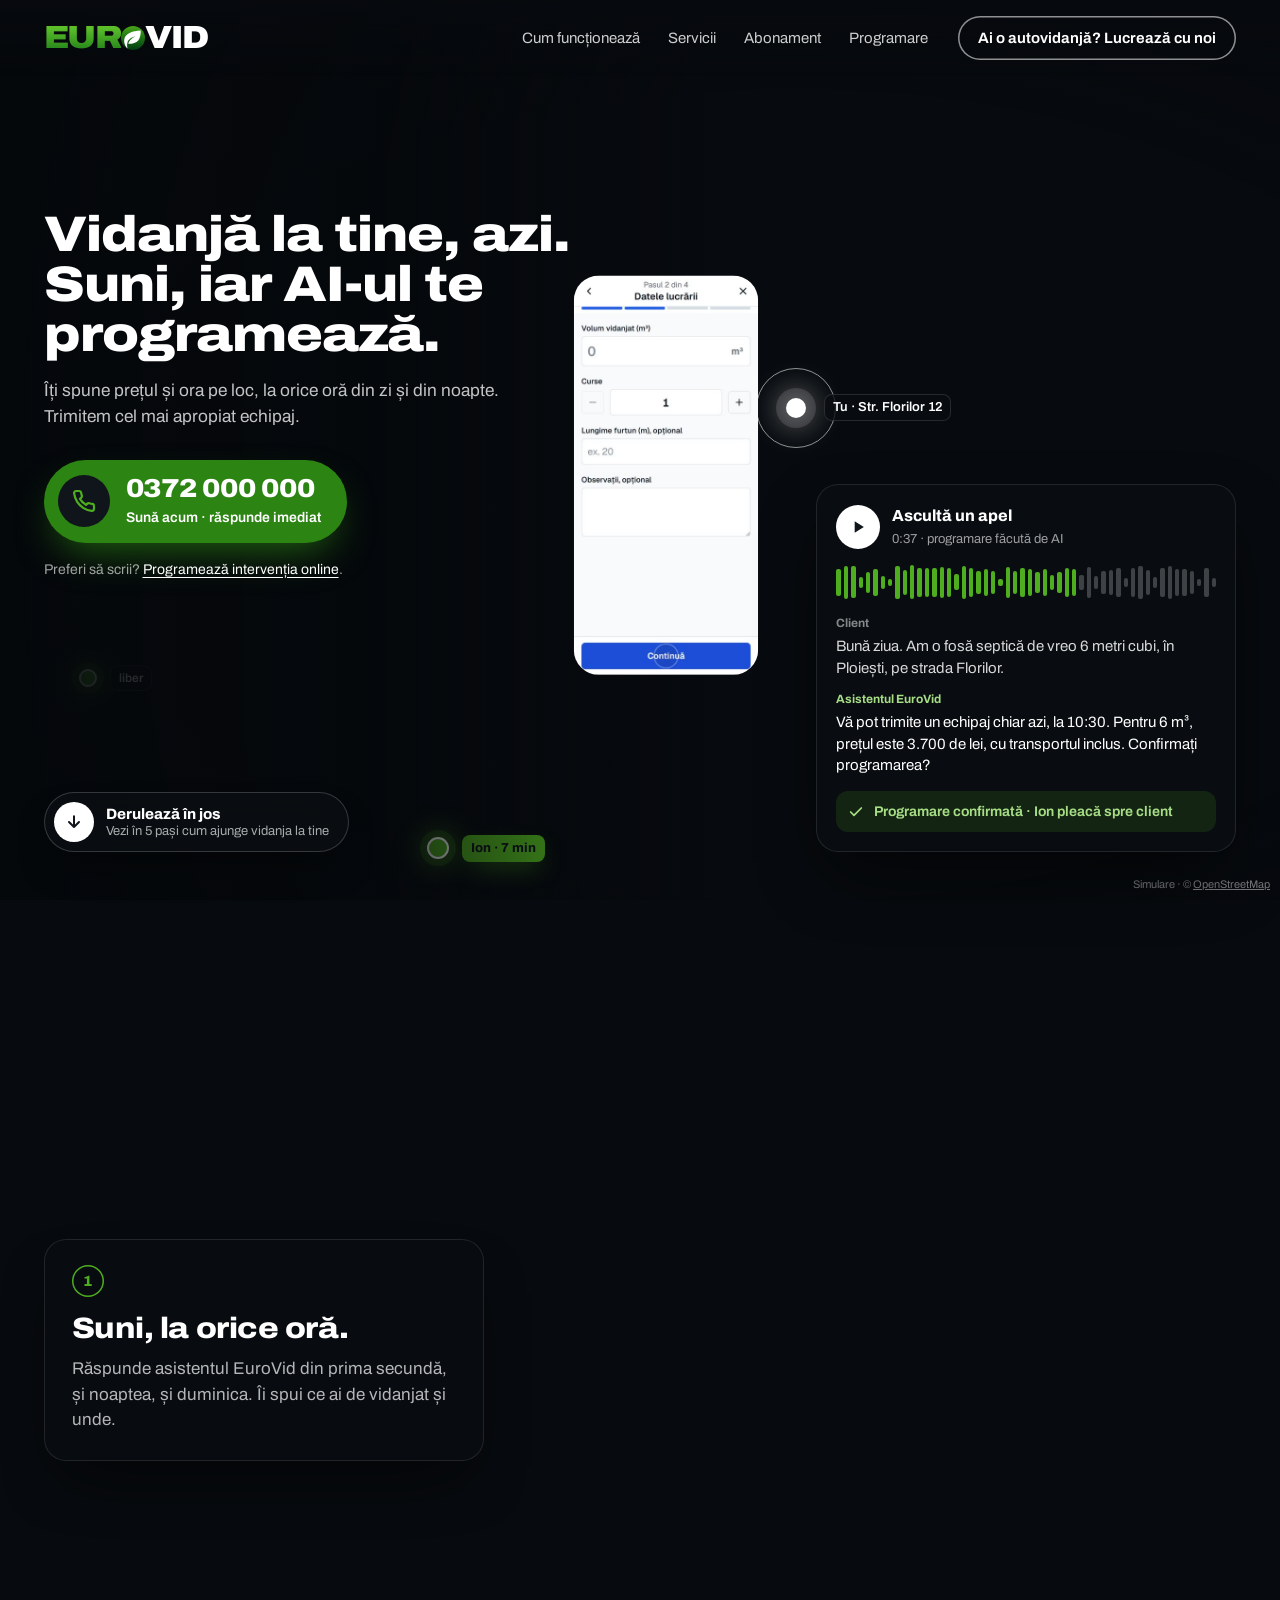
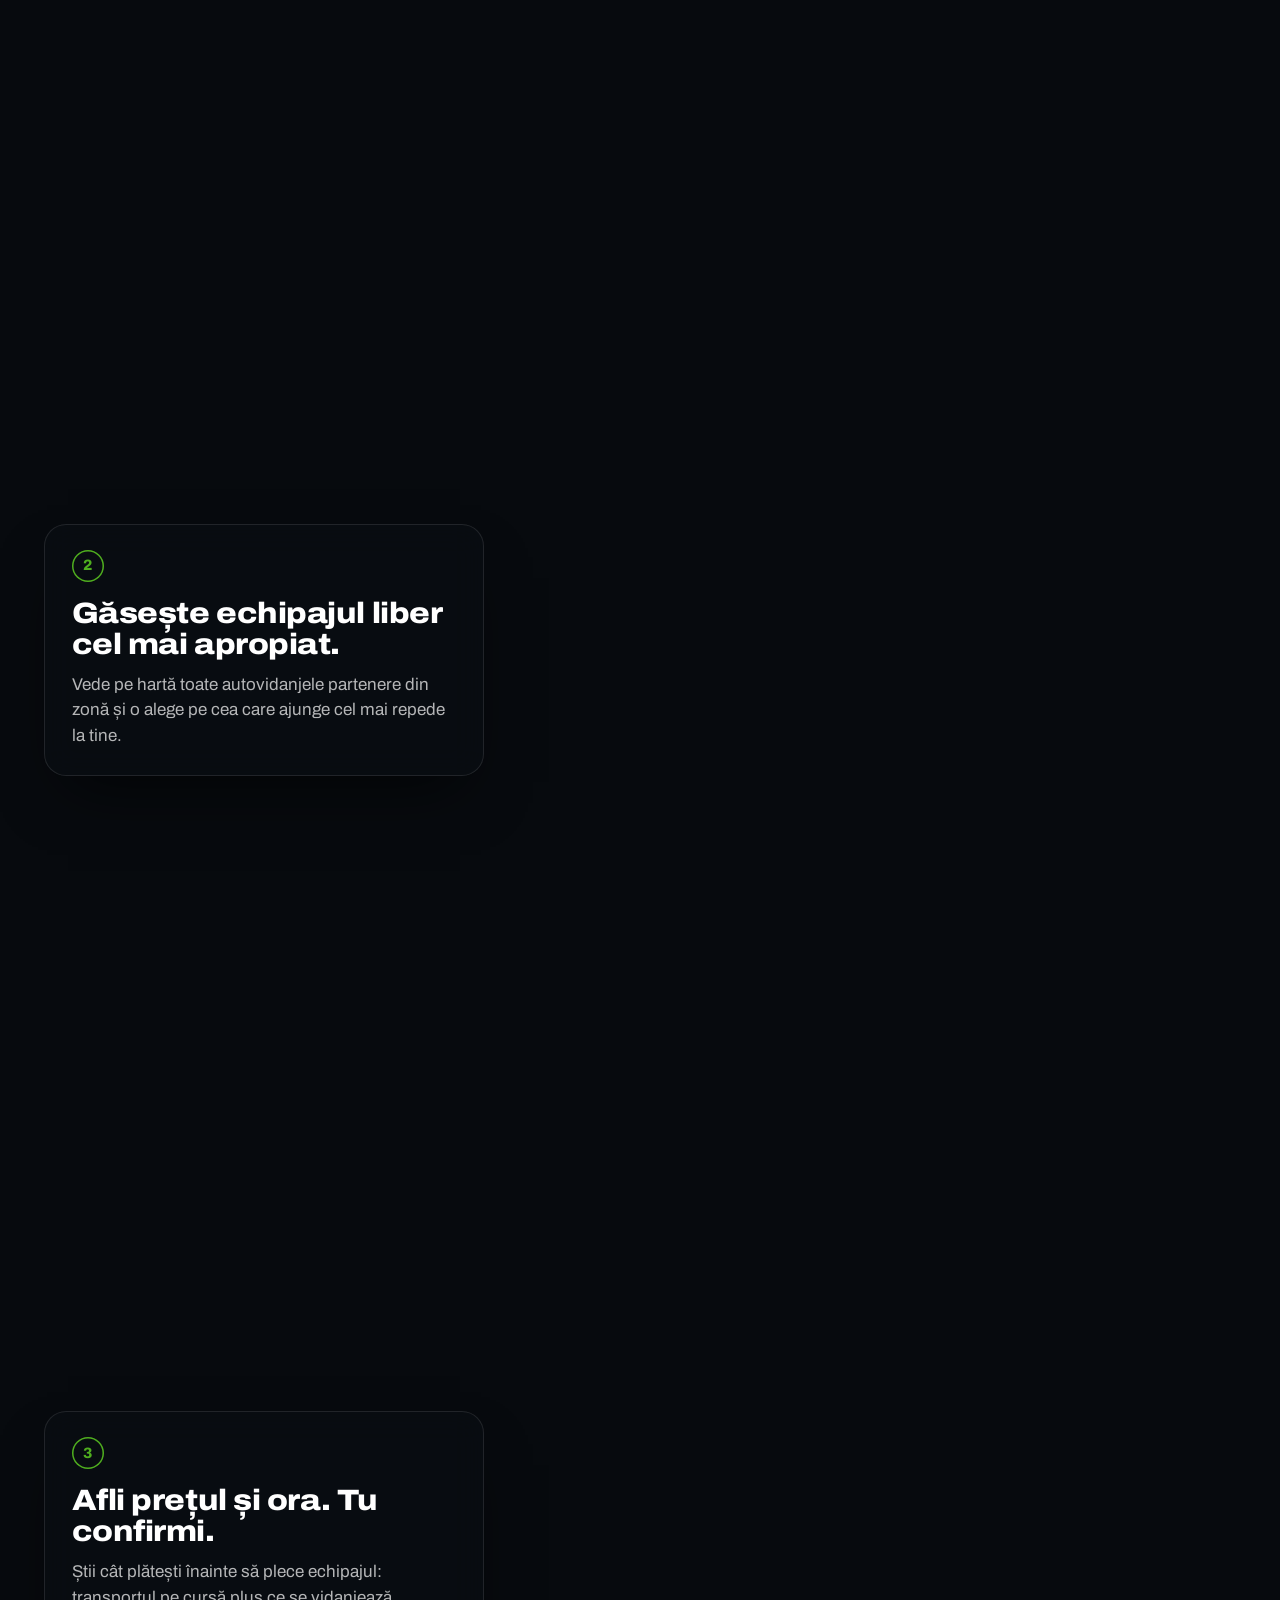
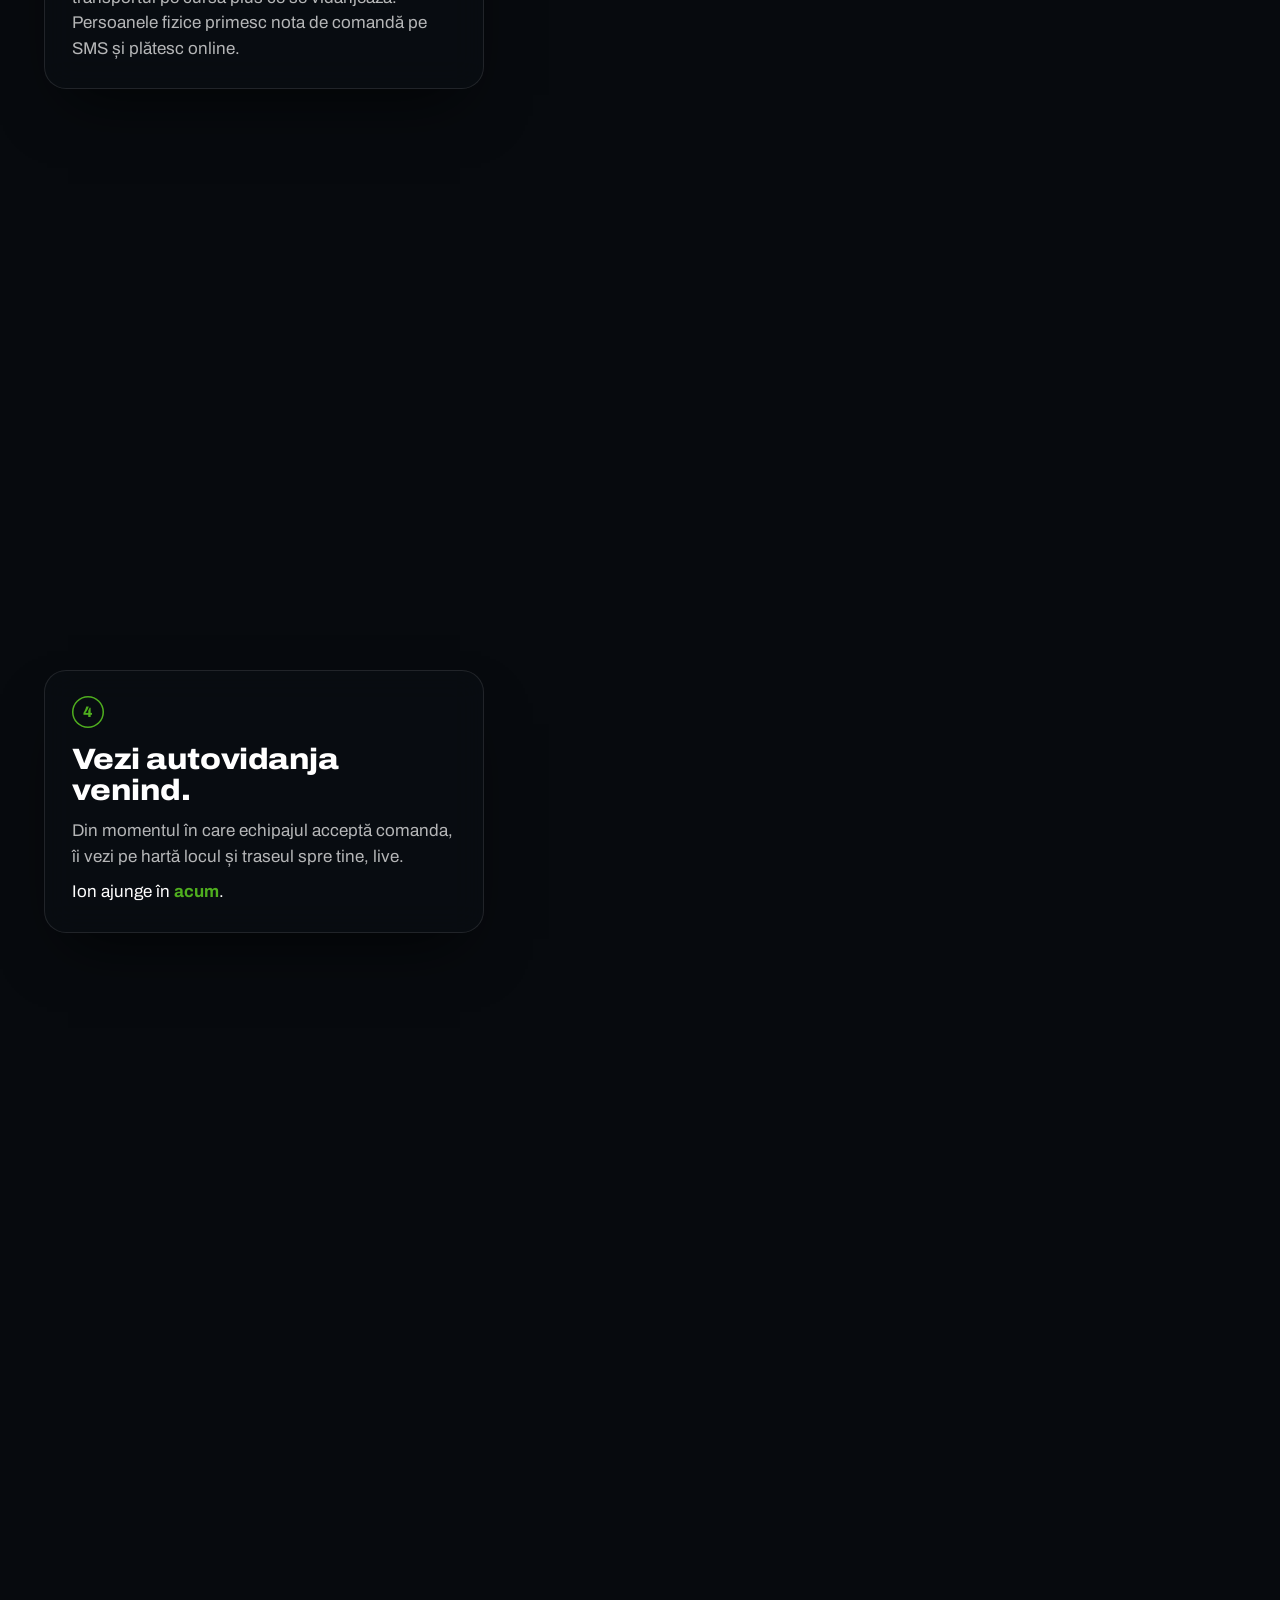
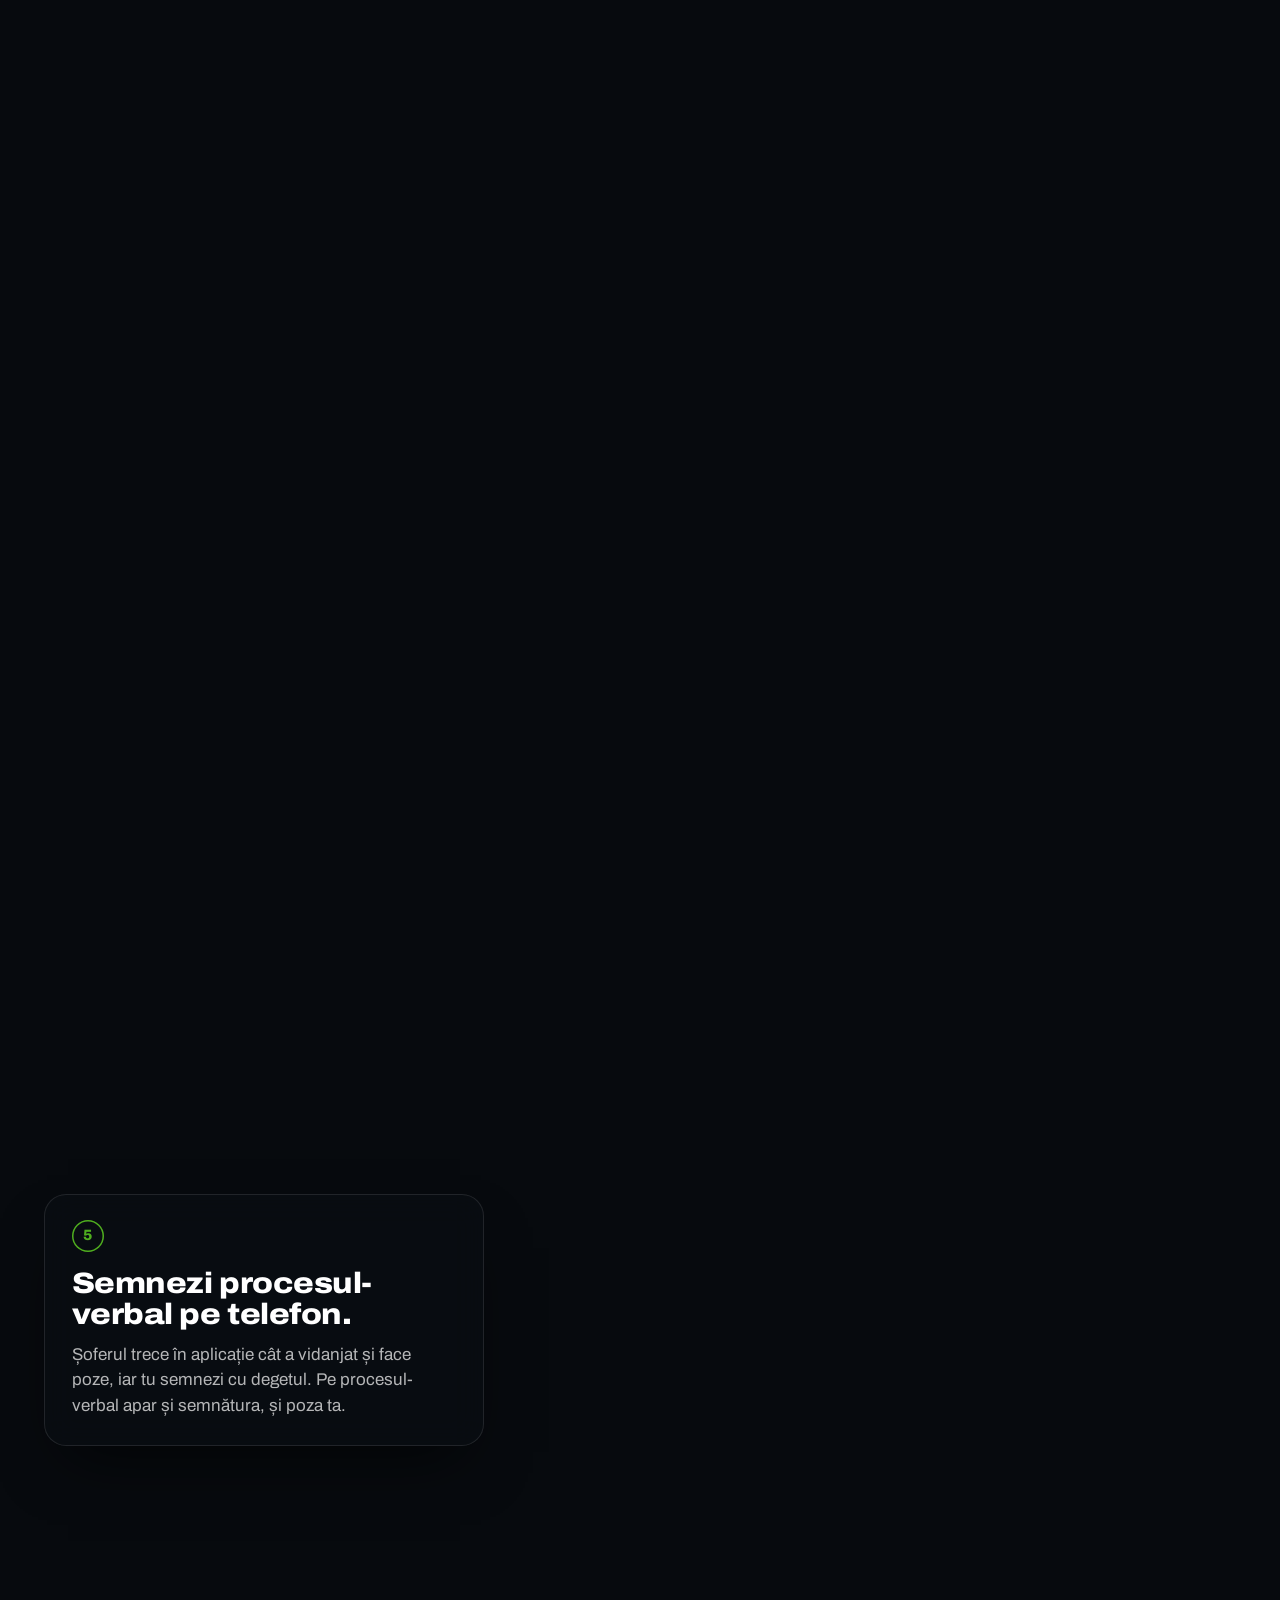
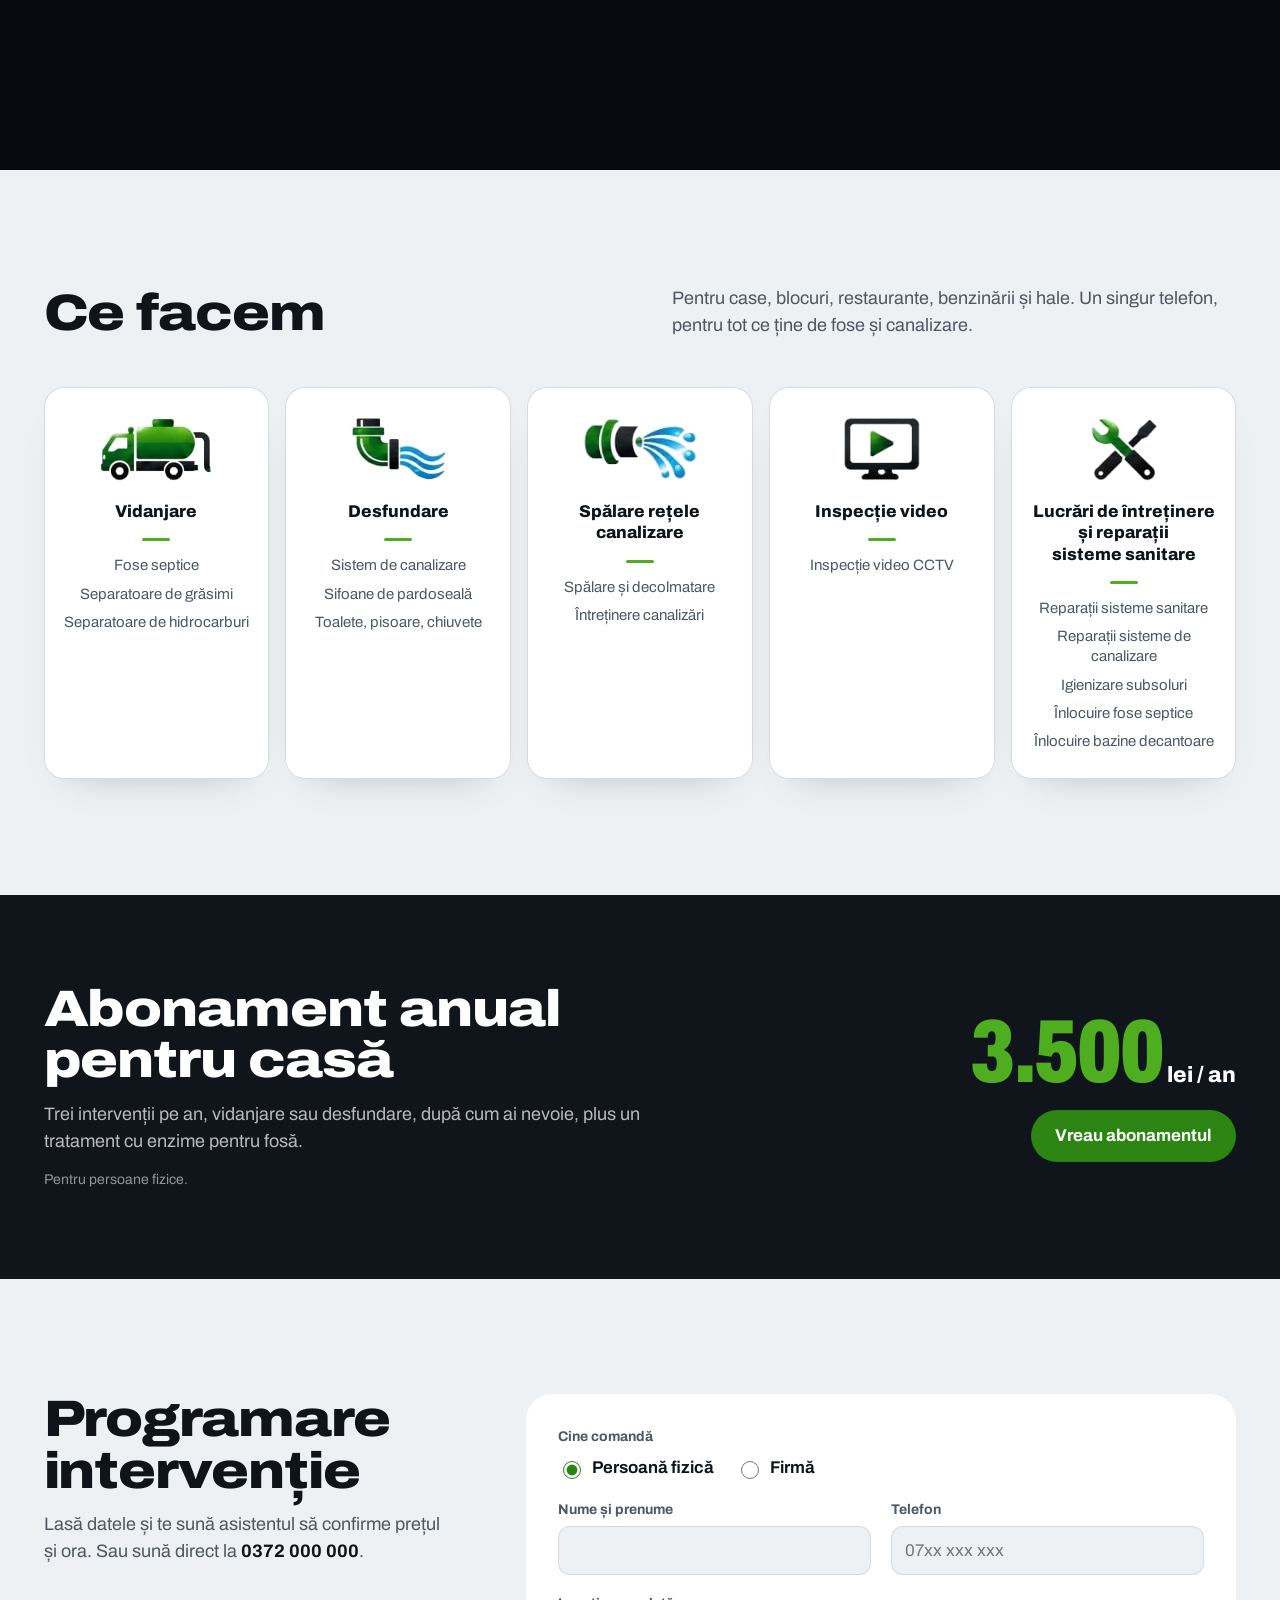
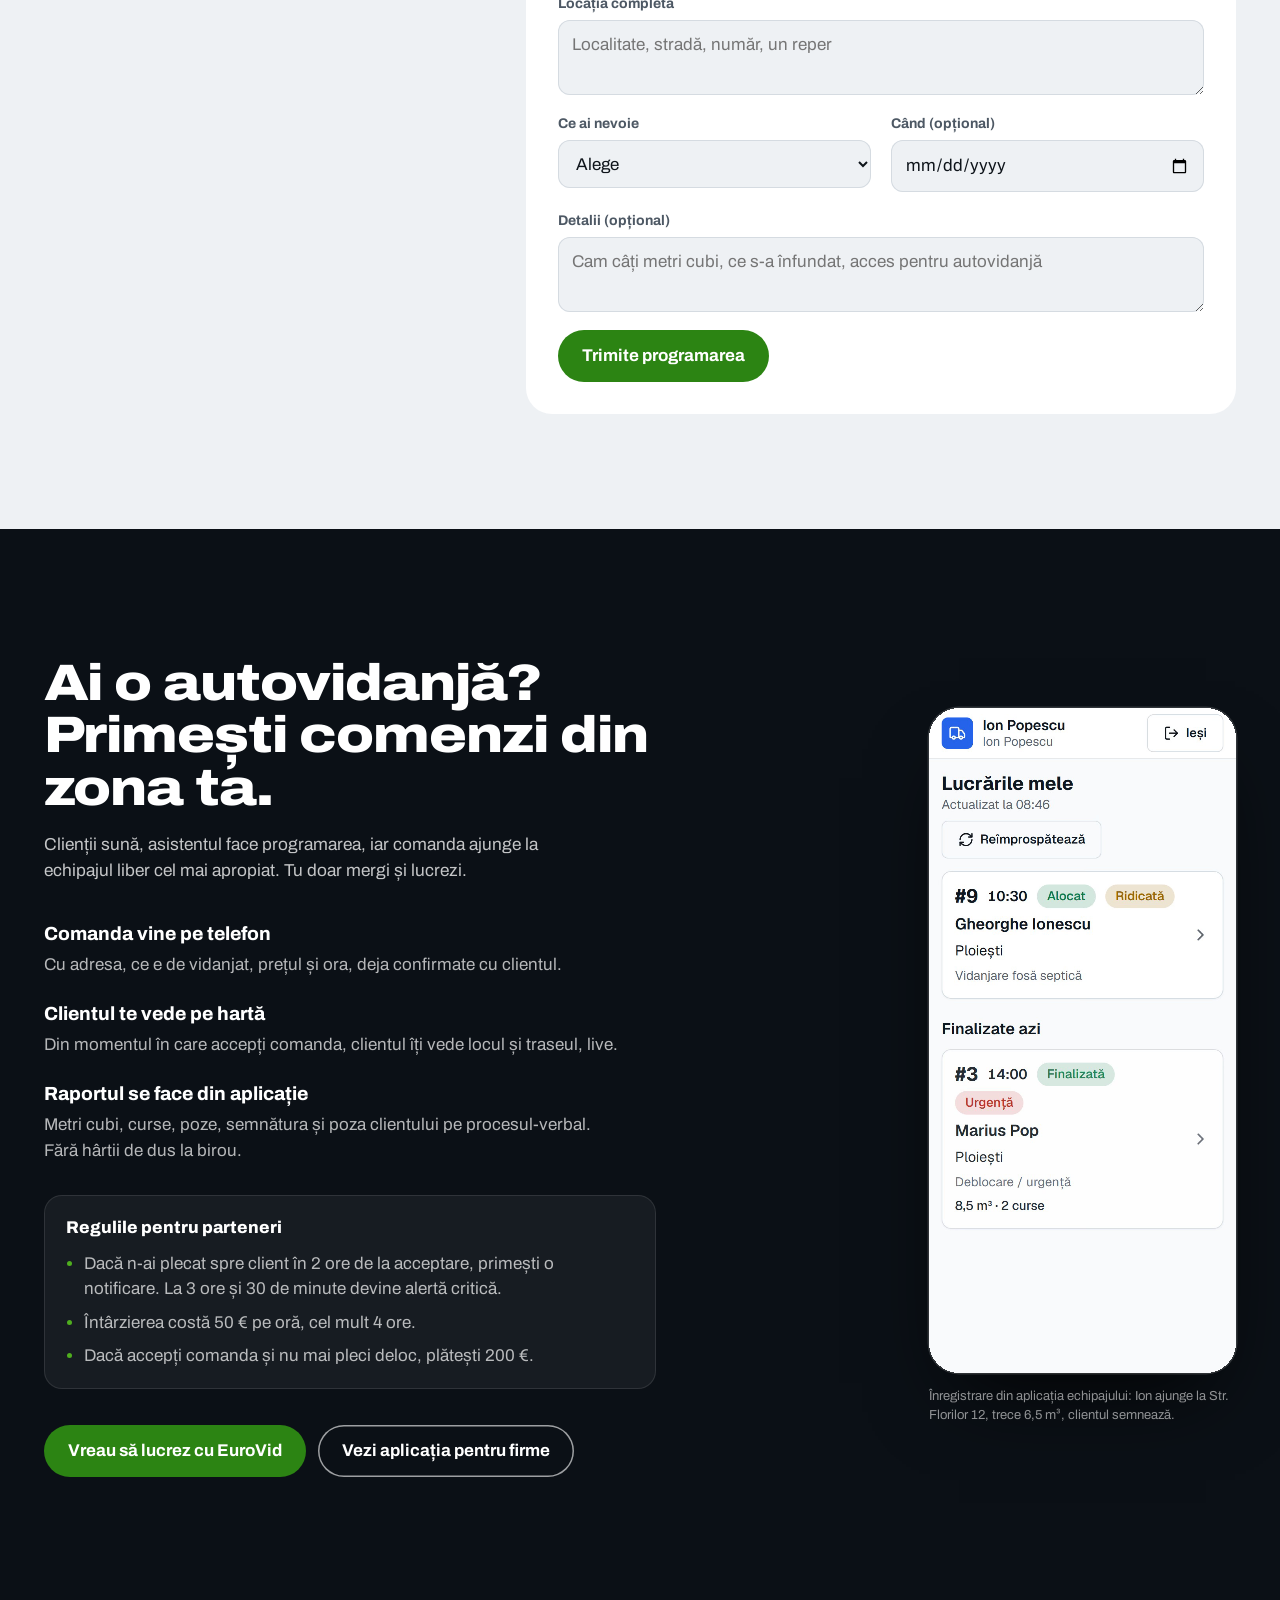
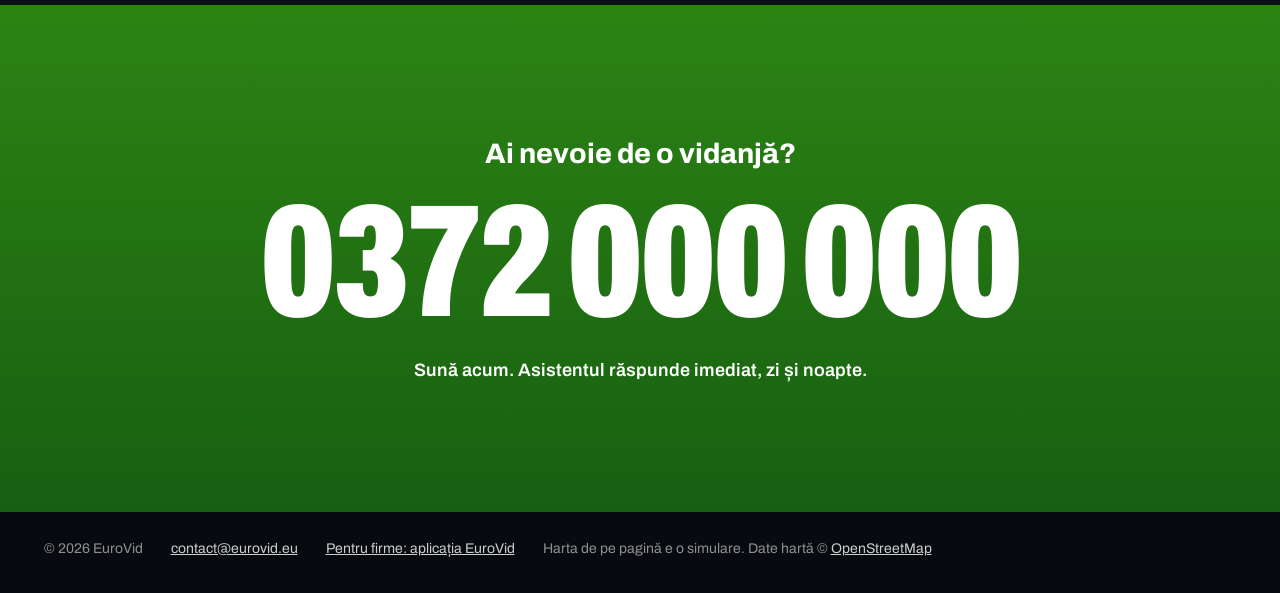
==== commit 08926570: "Scos linkul „Administrare platformă (super admin)” din subsol, până e gata consola nouă Co-Authored-" ====
--- a/index.html
+++ b/index.html
@@ -319,7 +319,6 @@
     <span>© 2026 EuroVid</span>
     <a href="mailto:contact@eurovid.eu">contact@eurovid.eu</a>
     <a href="https://lfenomenal.github.io/era-vidanjare-demo/home/" target="_blank" rel="noopener">Pentru firme: aplicația EuroVid</a>
-    <a href="https://lfenomenal.github.io/era-vidanjare-demo/platforma/" target="_blank" rel="noopener">Administrare platformă (super admin)</a>
     <span>Harta de pe pagină e o simulare. Date hartă © <a href="https://www.openstreetmap.org/copyright" target="_blank" rel="noopener">OpenStreetMap</a></span>
   </footer>
 
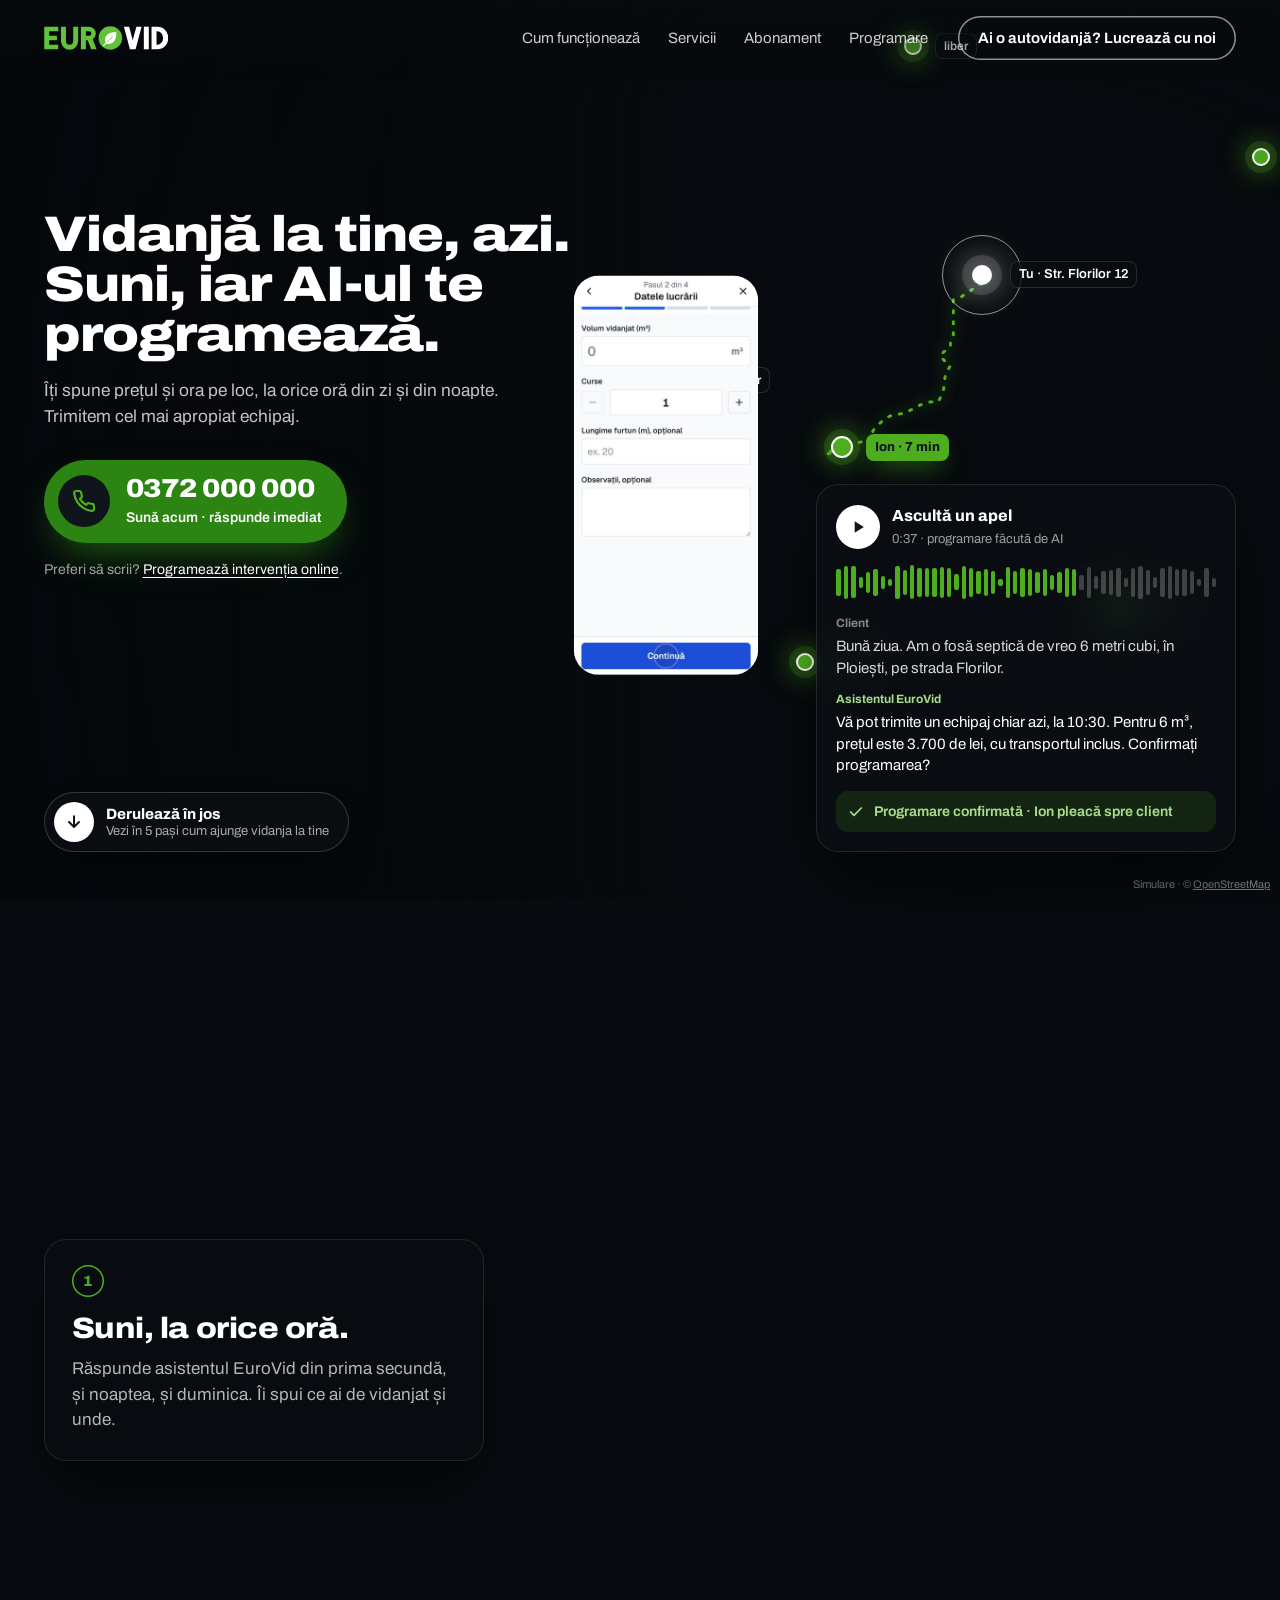
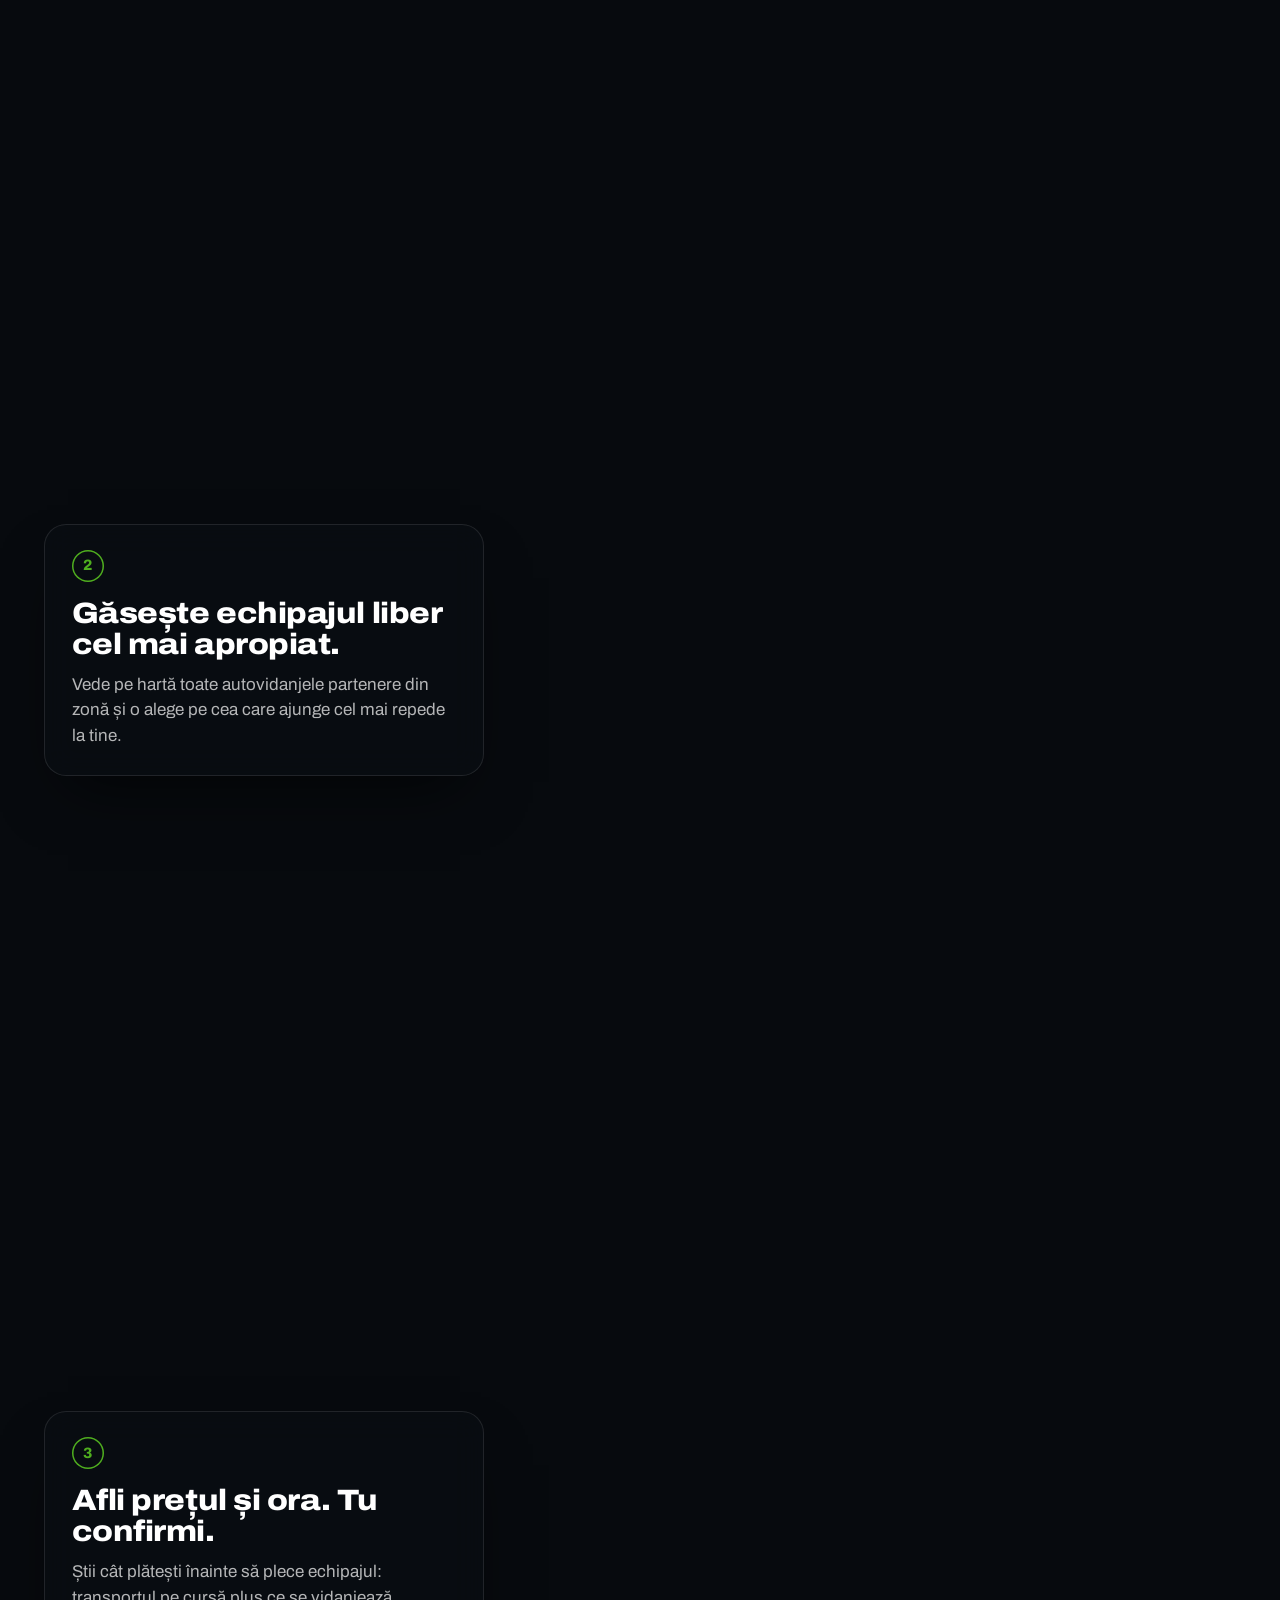
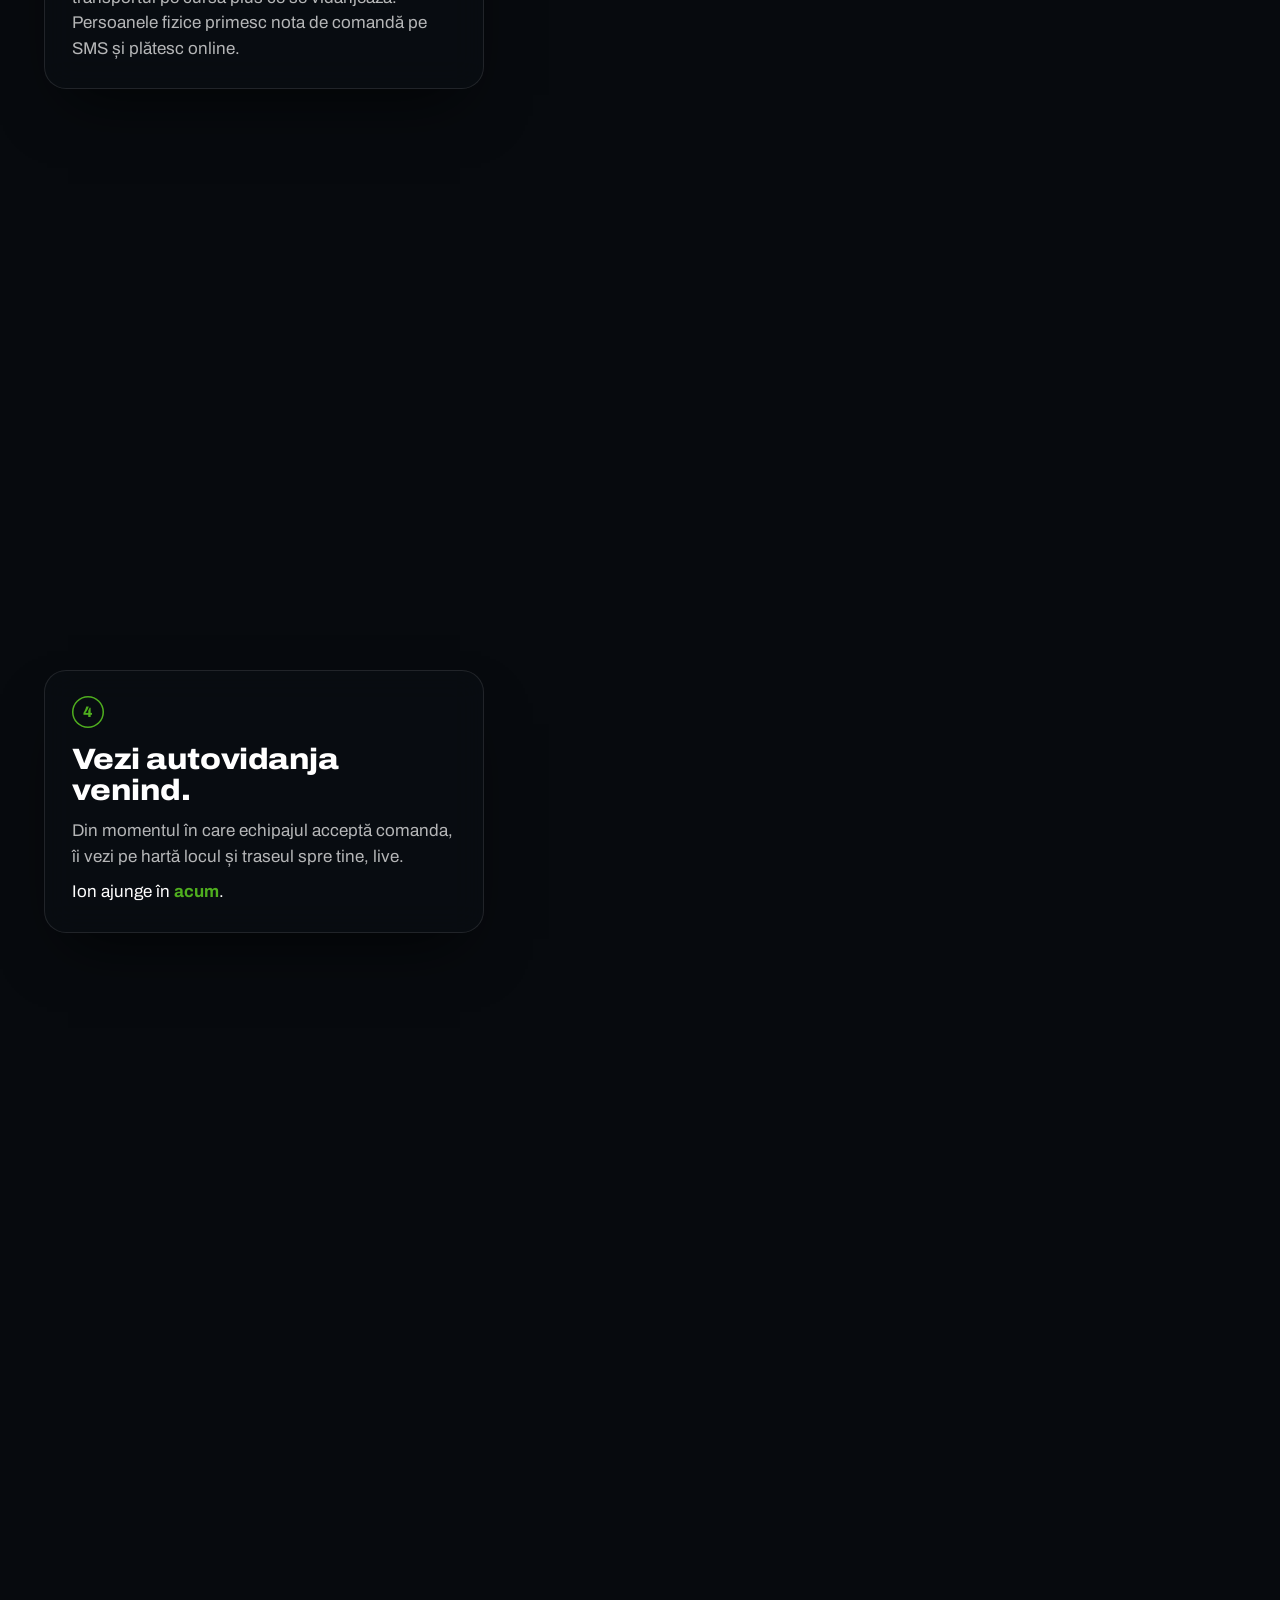
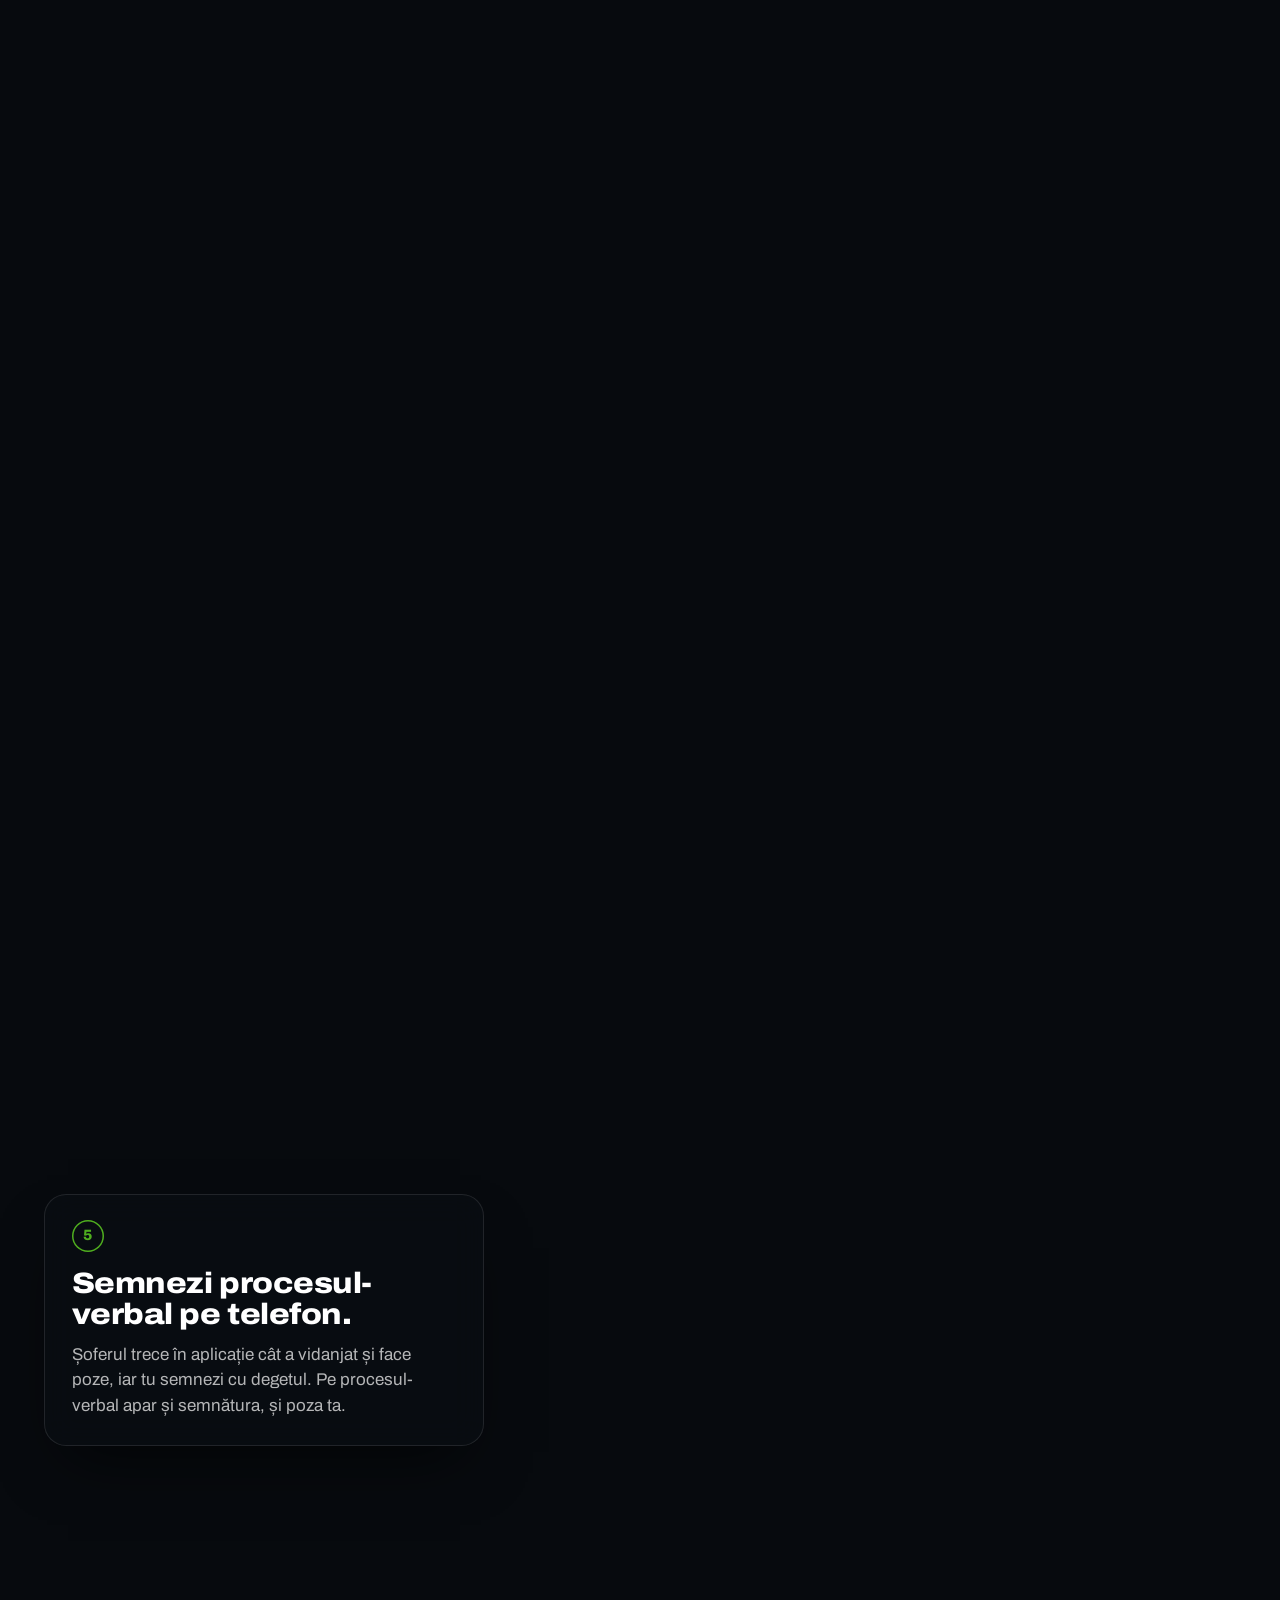
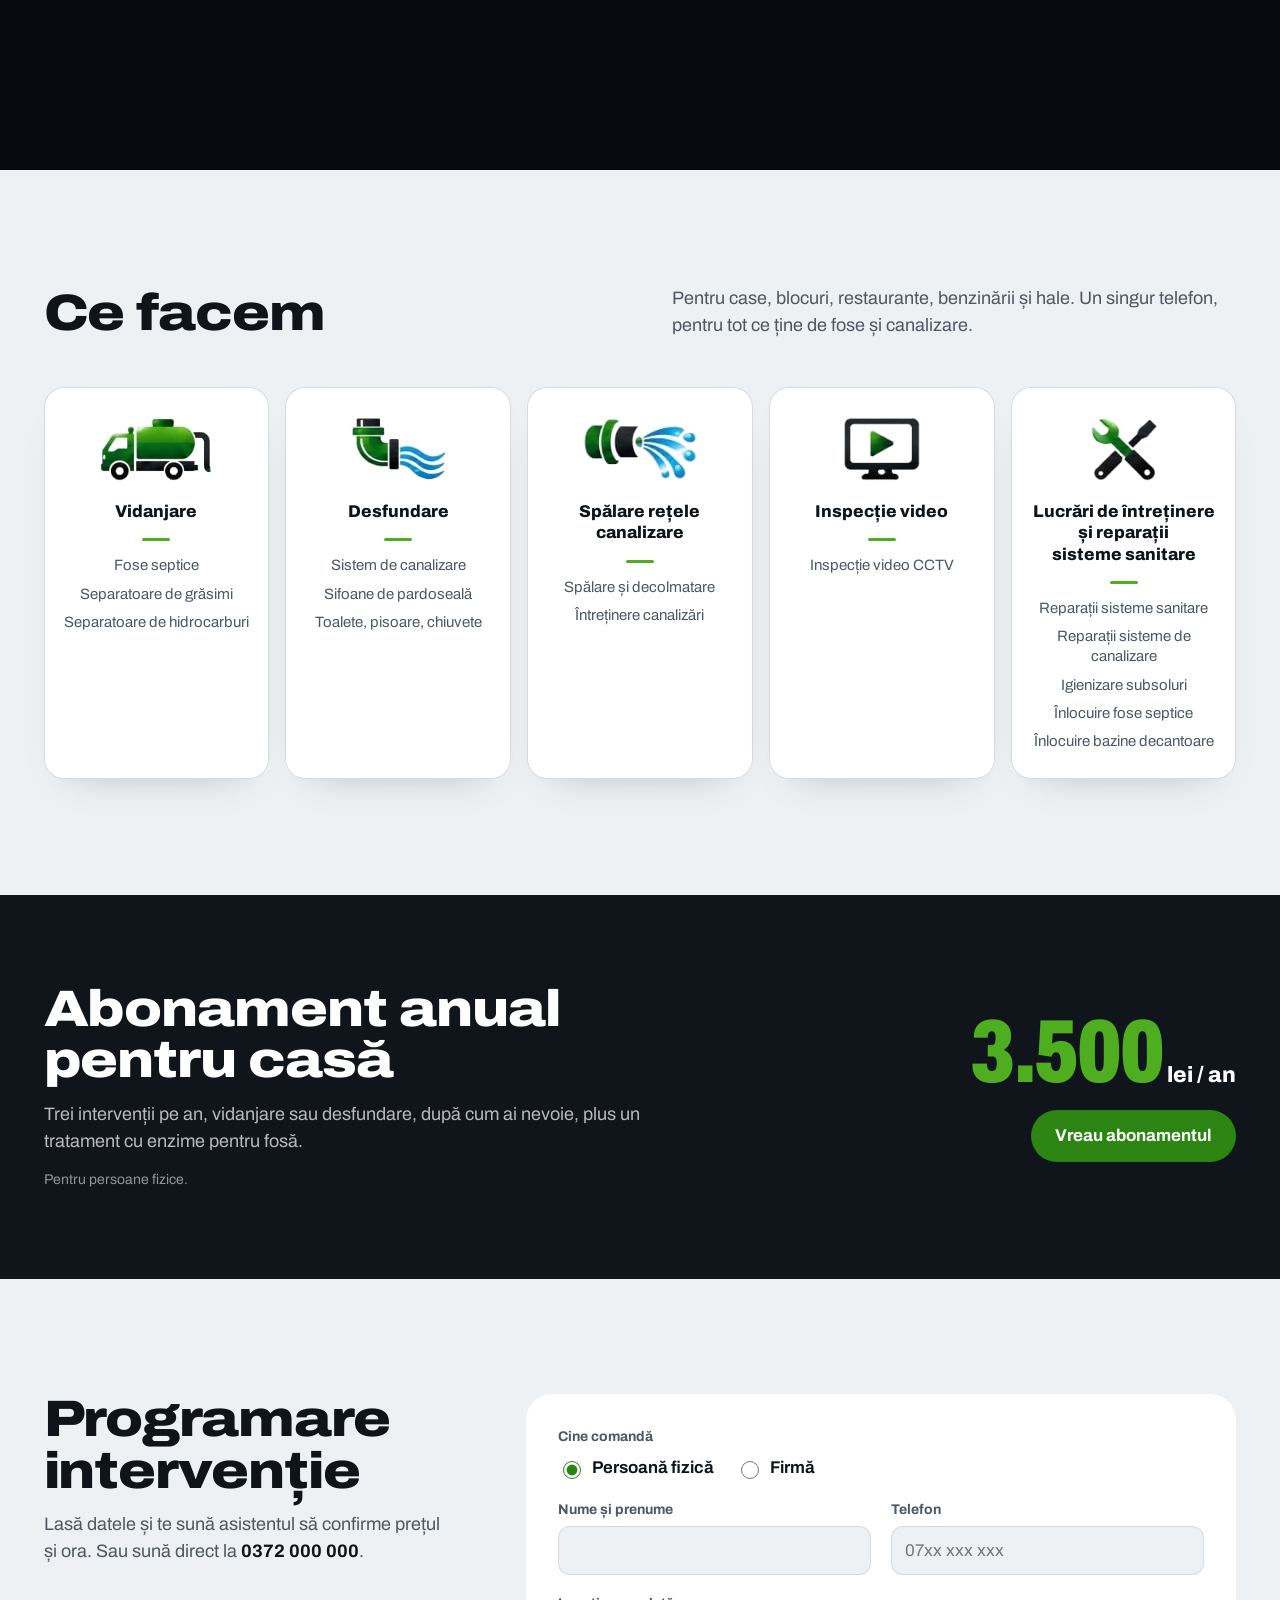
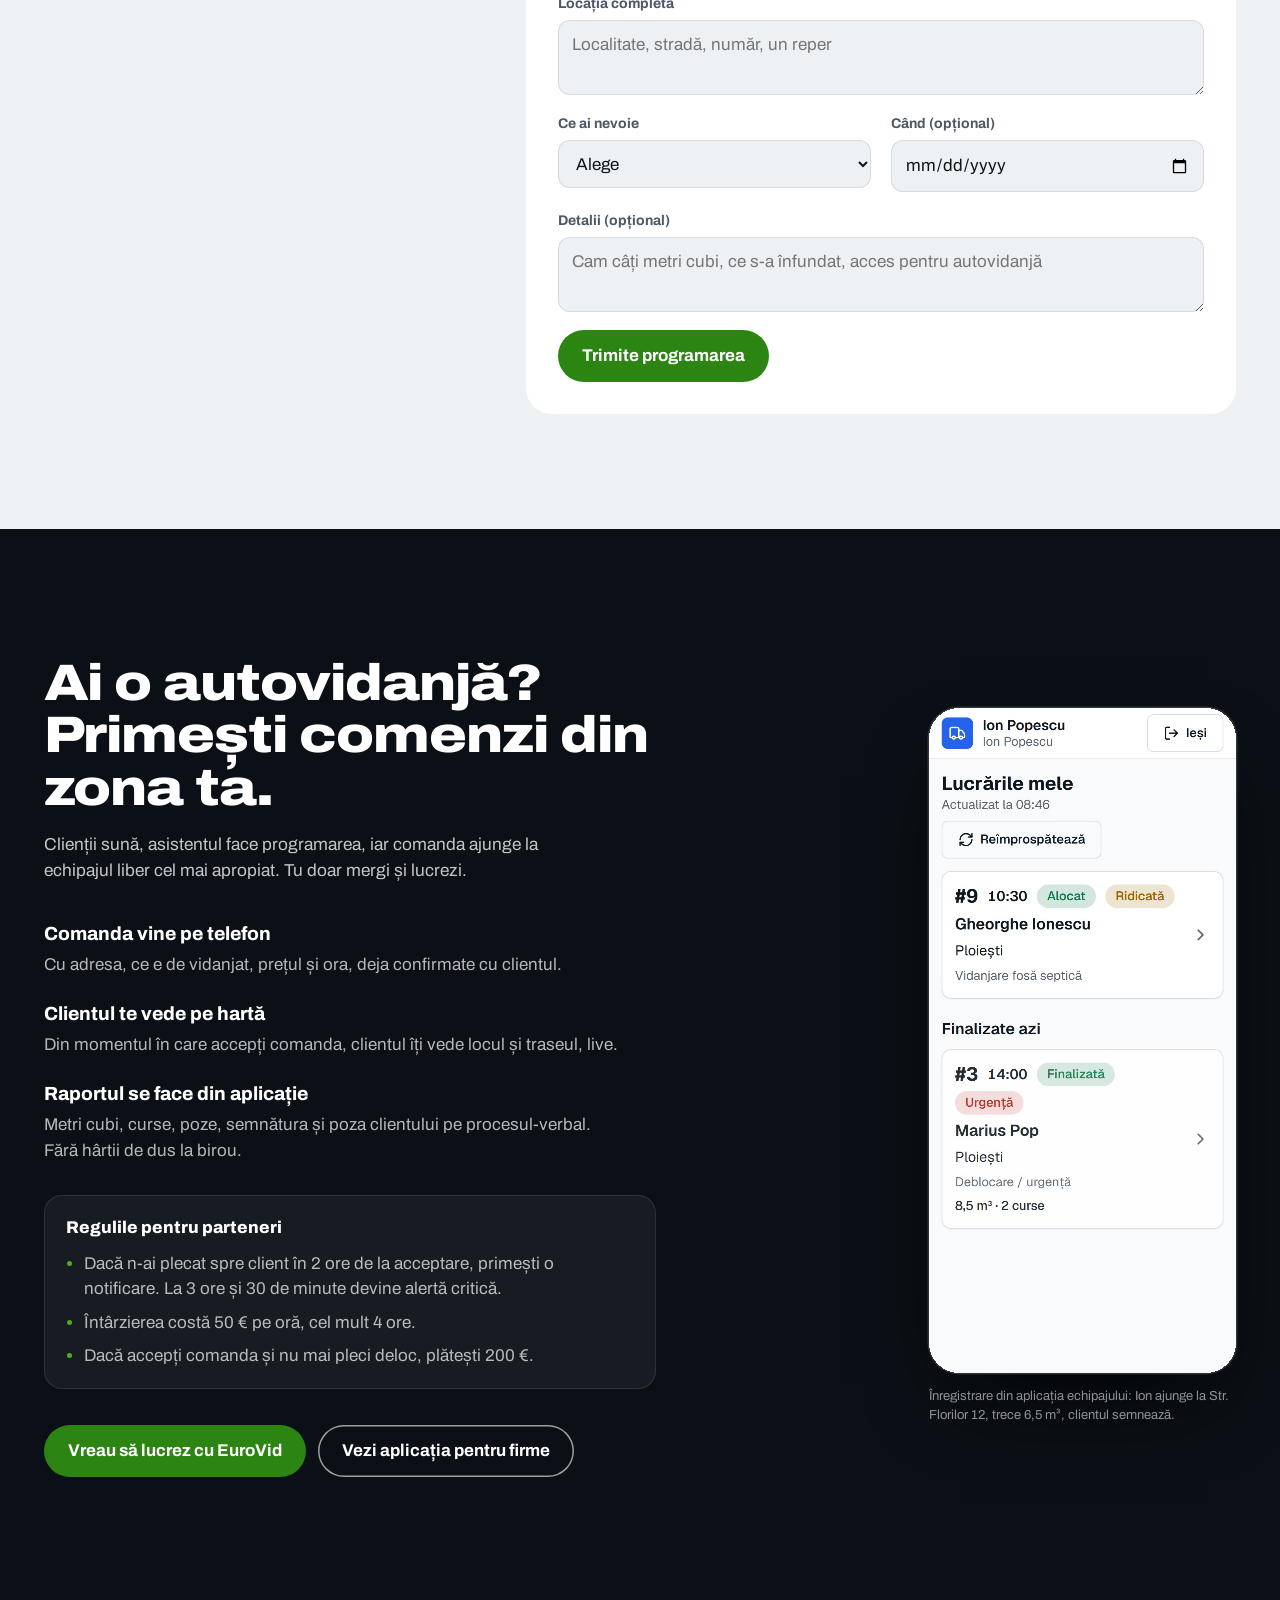
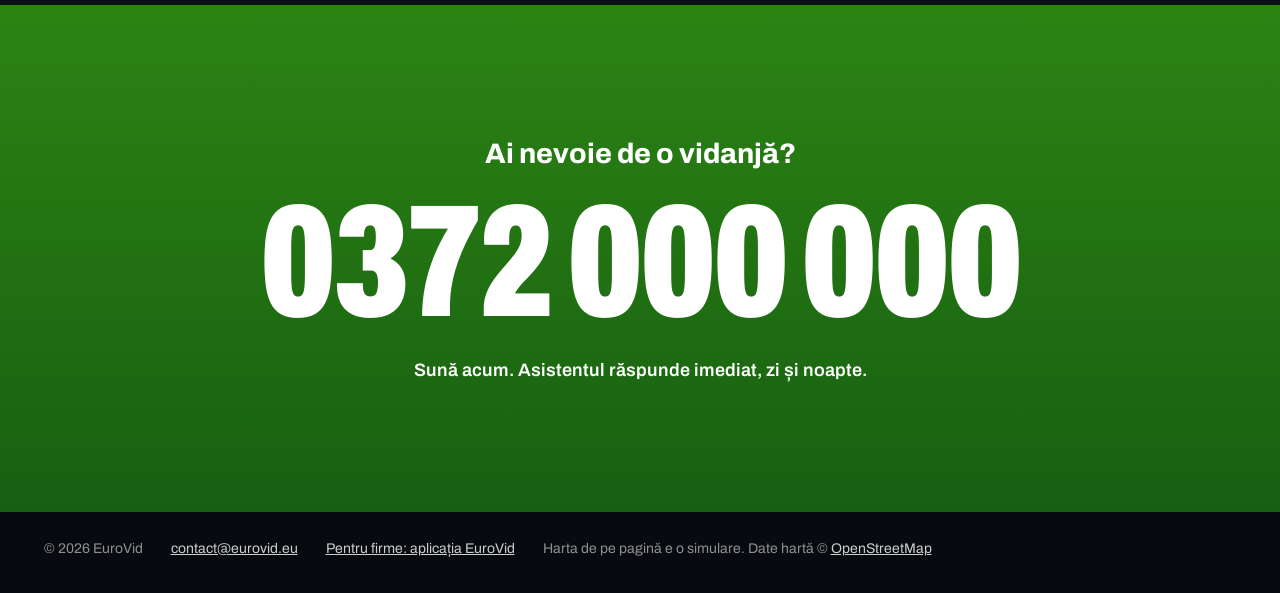
==== commit c0993f4f: "Logo EUROVID redesenat vectorial, ca în aplicație - sus pe site: EUR, discul cu frunză ca „O”, VID —" ====
--- a/index.html
+++ b/index.html
@@ -10,18 +10,18 @@
   <meta property="og:site_name" content="EuroVid">
   <meta property="og:title" content="EuroVid — vidanjă la tine, azi">
   <meta property="og:description" content="Suni, afli prețul și ora pe loc, iar cel mai apropiat echipaj pleacă spre tine.">
-  <meta property="og:image" content="https://lfenomenal.github.io/era-vidanjare-site/media/og.jpg?v=2">
+  <meta property="og:image" content="https://lfenomenal.github.io/era-vidanjare-site/media/og.jpg?v=3">
   <meta name="theme-color" content="#070A0E">
-  <link rel="icon" href="favicon.ico?v=2" sizes="any">
-  <link rel="icon" type="image/svg+xml" href="assets/logo/eurovid-icon.svg?v=2">
-  <link rel="apple-touch-icon" href="apple-touch-icon.png?v=2">
+  <link rel="icon" href="favicon.ico?v=3" sizes="any">
+  <link rel="icon" type="image/svg+xml" href="assets/logo/eurovid-icon.svg?v=3">
+  <link rel="apple-touch-icon" href="apple-touch-icon.png?v=3">
   <link rel="manifest" href="site.webmanifest">
   <link rel="preconnect" href="https://fonts.googleapis.com">
   <link rel="preconnect" href="https://fonts.gstatic.com" crossorigin>
   <link rel="preconnect" href="https://tile.openstreetmap.org" crossorigin>
   <link href="https://fonts.googleapis.com/css2?family=Archivo:wdth,wght@62..125,300..900&display=swap" rel="stylesheet">
   <link rel="stylesheet" href="assets/vendor/leaflet.css">
-  <link rel="stylesheet" href="assets/site.css?v=12">
+  <link rel="stylesheet" href="assets/site.css?v=13">
   <script>document.documentElement.classList.add('js')</script>
 </head>
 <body>
@@ -29,8 +29,8 @@
 
   <header class="top" data-top>
     <a class="brand" href="#top" aria-label="EuroVid, începutul paginii">
-      <!-- logo-ul: numele întreg, cu „O”-ul cu frunză -->
-      <span class="brand-eur">EUR</span><svg class="brand-o" viewBox="0 0 100 100" aria-hidden="true"><defs><linearGradient id="ev-o" x1="0" y1="0" x2="0" y2="100" gradientUnits="userSpaceOnUse"><stop offset="0" stop-color="#4aa318"/><stop offset=".5" stop-color="#1c7414"/><stop offset="1" stop-color="#023a11"/></linearGradient></defs><circle cx="50" cy="50" r="50" fill="url(#ev-o)"/><path fill="#fff" d="M27.5 94C15 83 10 63 15.5 48.5 22.5 32.5 46 20 82 19 83 34 80 50 72 60 63 70 45 75 30 74 32 64 42 52 60 42.5 47 45 34 54 29 63 25 72 24 86 27.5 94Z"/></svg><span class="brand-vid">VID</span>
+      <!-- logo-ul: EUR, discul cu frunză ca „O”, VID — desenat vectorial (assets/logo/eurovid-logo-dark.svg) -->
+      <svg class="brand-logo" aria-hidden="true" viewBox="-1 -3 550 106"><path transform="translate(0 0)" d="M0 0H62V20H22V40H56V60H22V80H62V100H0Z" fill="#62C23A" fill-rule="evenodd"/><path transform="translate(74 0)" d="M0 0H22V63.5A16 16 0 0 0 54 63.5V0H76V63.5A38 38 0 0 1 0 63.5Z" fill="#62C23A" fill-rule="evenodd"/><path transform="translate(162 0)" d="M0 0H36A30 30 0 0 1 36 60H22V100H0ZM22 20V40H36A10 10 0 0 0 36 20Z" fill="#62C23A" fill-rule="evenodd"/><path transform="translate(162 0)" d="M28 54H52L69 100H45Z" fill="#62C23A"/><g transform="translate(292 50)"><circle r="52" fill="#62C23A"/><path d="M-20 24C-32.9 -6.3 -9.2 -26.1 26 -26C29 9.1 11.3 34.3 -20 24Z" fill="#FFFFFF"/><path d="M-20 24L-29 33" stroke="#FFFFFF" stroke-width="5" stroke-linecap="round" fill="none"/><path d="M-12.5 16.5C-5 9 2 2 9 -6" stroke="#62C23A" stroke-width="3.4" stroke-linecap="round" fill="none"/></g><path transform="translate(352 0)" d="M0 0H23L39 60.4L55 0H78L51.5 100H26.5Z" fill="#FFFFFF" fill-rule="evenodd"/><path transform="translate(440 0)" d="M0 0H22V100H0Z" fill="#FFFFFF" fill-rule="evenodd"/><path transform="translate(474 0)" d="M0 0H26A48 50 0 0 1 26 100H0ZM22 20V80H26A25 30 0 0 0 26 20Z" fill="#FFFFFF" fill-rule="evenodd"/></svg>
     </a>
     <nav class="top-nav" aria-label="Secțiuni">
       <a href="#cum">Cum funcționează</a>
--- a/assets/site.css
+++ b/assets/site.css
@@ -53,11 +53,9 @@
   transition: background-color .25s ease, box-shadow .25s ease;
 }
 .top.is-solid { background: rgba(7, 10, 14, .9); box-shadow: 0 1px 0 var(--line); backdrop-filter: blur(14px); -webkit-backdrop-filter: blur(14px); }
-.brand { display: flex; align-items: center; text-decoration: none; font-weight: 900; font-size: 32px; line-height: 1; font-variation-settings: 'wdth' 112; letter-spacing: -.035em; white-space: nowrap; }
-/* pe noapte, verdele literelor e mai deschis decât în logo-ul tipărit, ca să nu se piardă jos */
-.brand-eur { background: linear-gradient(180deg, #5cbf2a 18%, #2a8a1c 82%); -webkit-background-clip: text; background-clip: text; color: transparent; }
-.brand-o { width: .75em; height: .75em; flex: none; margin: 0 .005em 0 -.01em; }
-.brand-vid { color: #fff; }
+.brand { display: flex; align-items: center; text-decoration: none; line-height: 1; }
+/* logo-ul desenat: înălțimea majusculelor ~23 px; verdele mai deschis al logo-ului pentru fundal închis */
+.brand-logo { display: block; height: 24px; width: auto; }
 .top-nav { display: flex; gap: 28px; margin-left: auto; }
 .top-nav a { text-decoration: none; color: rgba(255, 255, 255, .8); }
 .top-nav a:hover { color: #fff; }
@@ -308,7 +306,7 @@
   :root { --nav-h: 64px; }
   body { font-size: 16px; }
   .top { gap: 12px; }
-  .brand { font-size: 27px; }
+  .brand-logo { height: 20px; }
   /* două câte două, ultimul centrat */
   .svc-groups { grid-template-columns: repeat(4, minmax(0, 1fr)); }
   .svc-group:nth-child(4) { grid-column: span 2; }
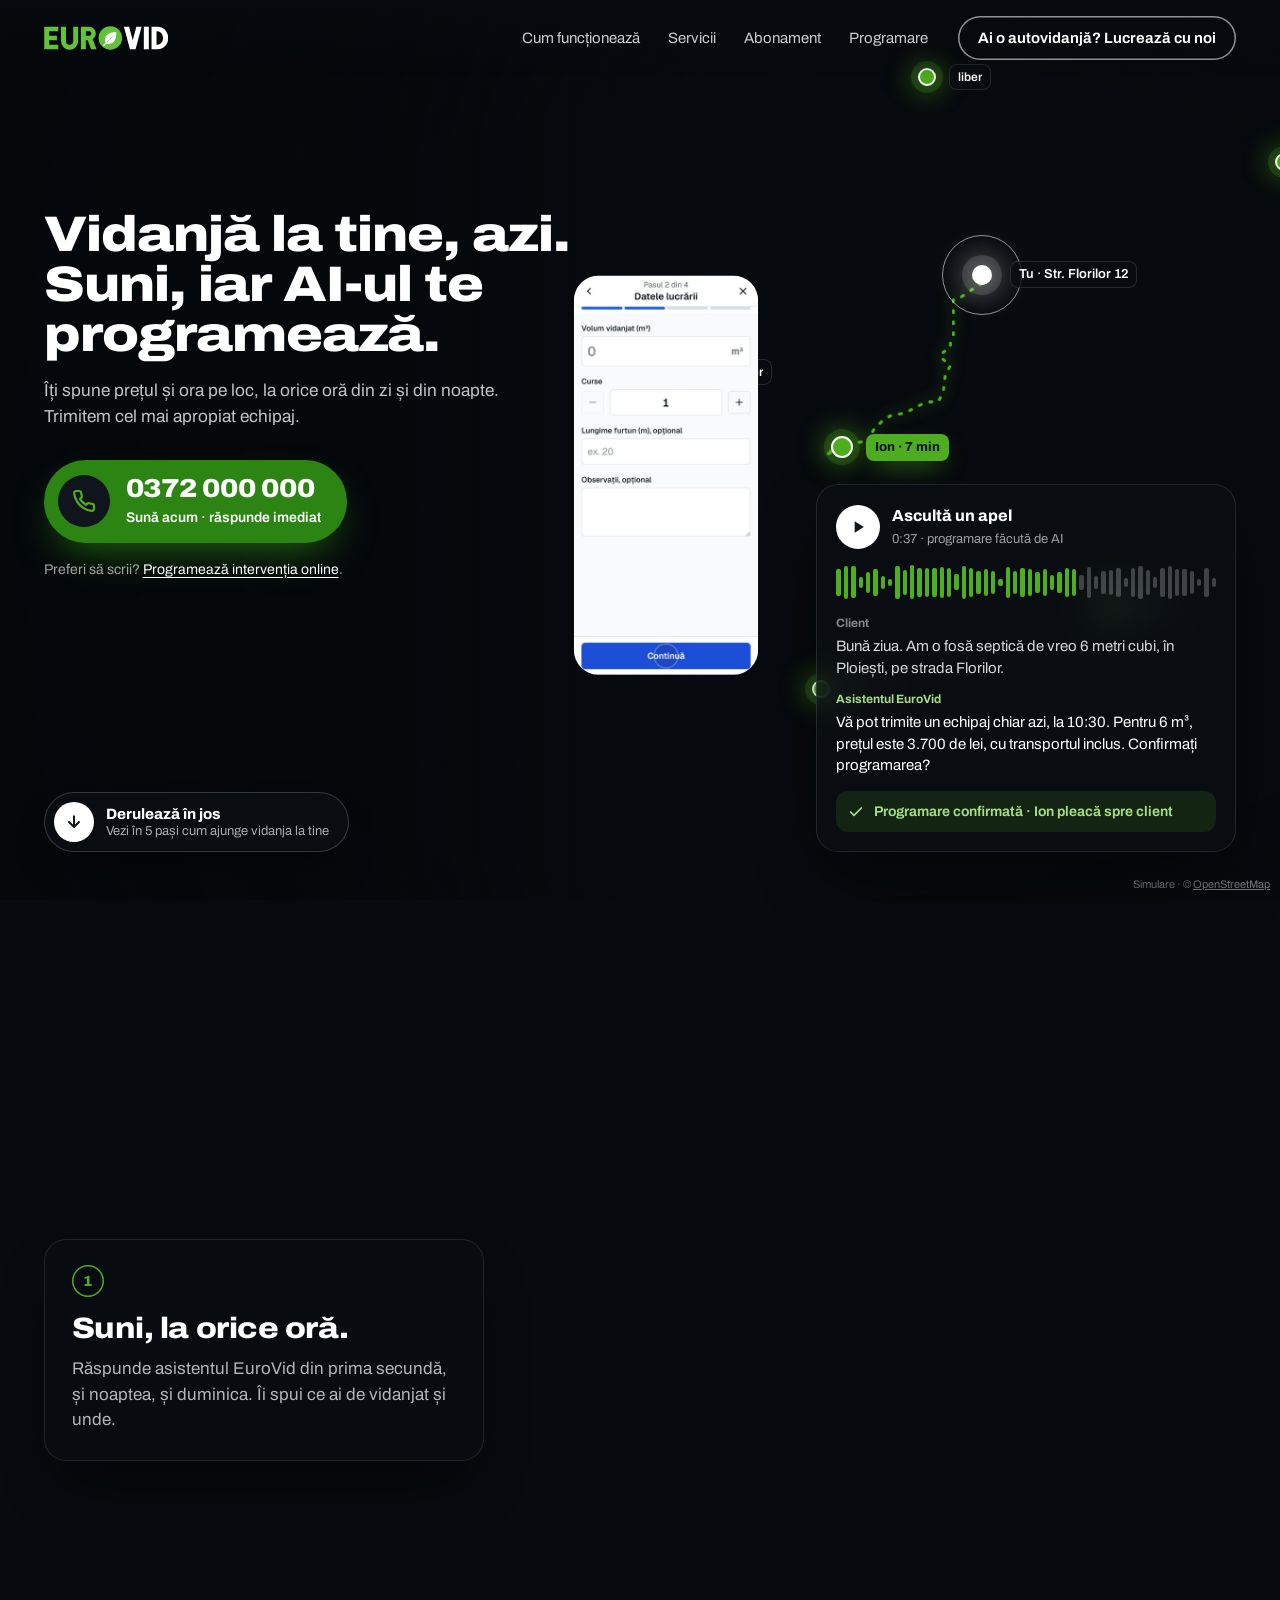
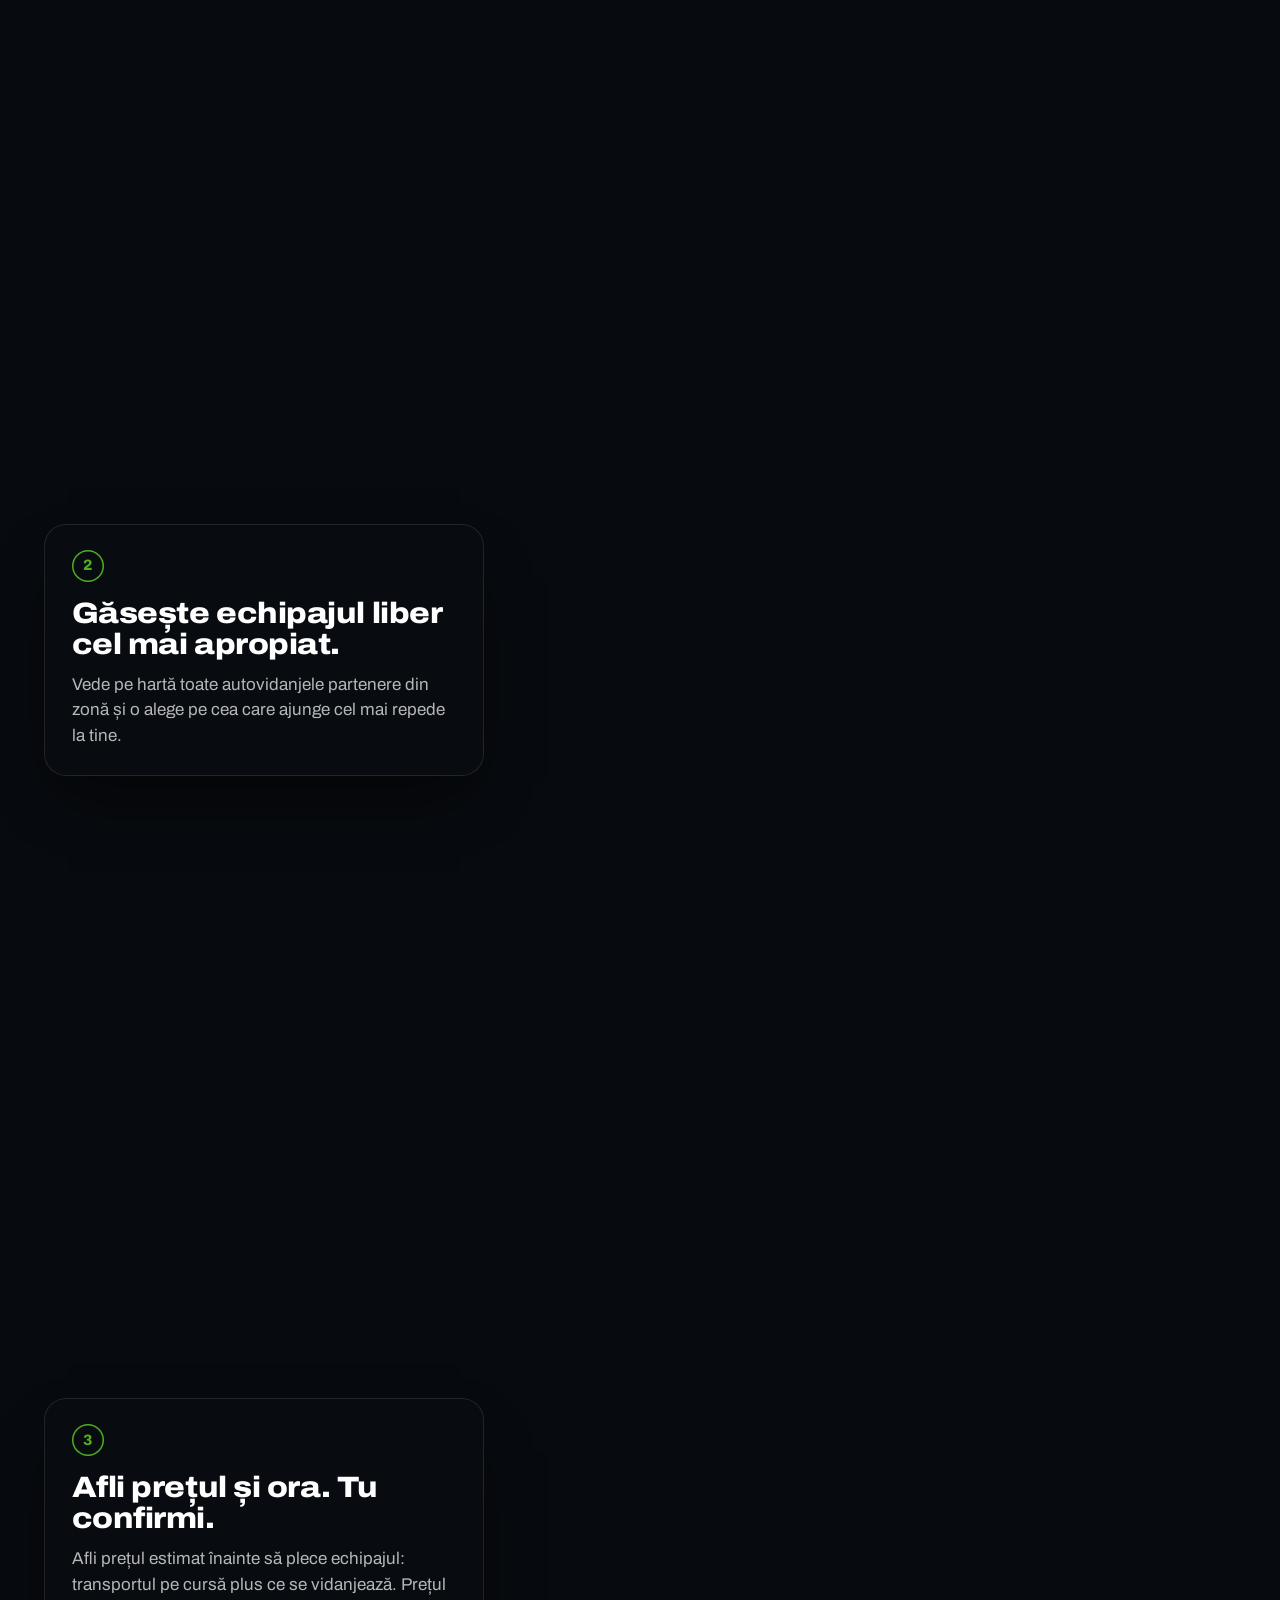
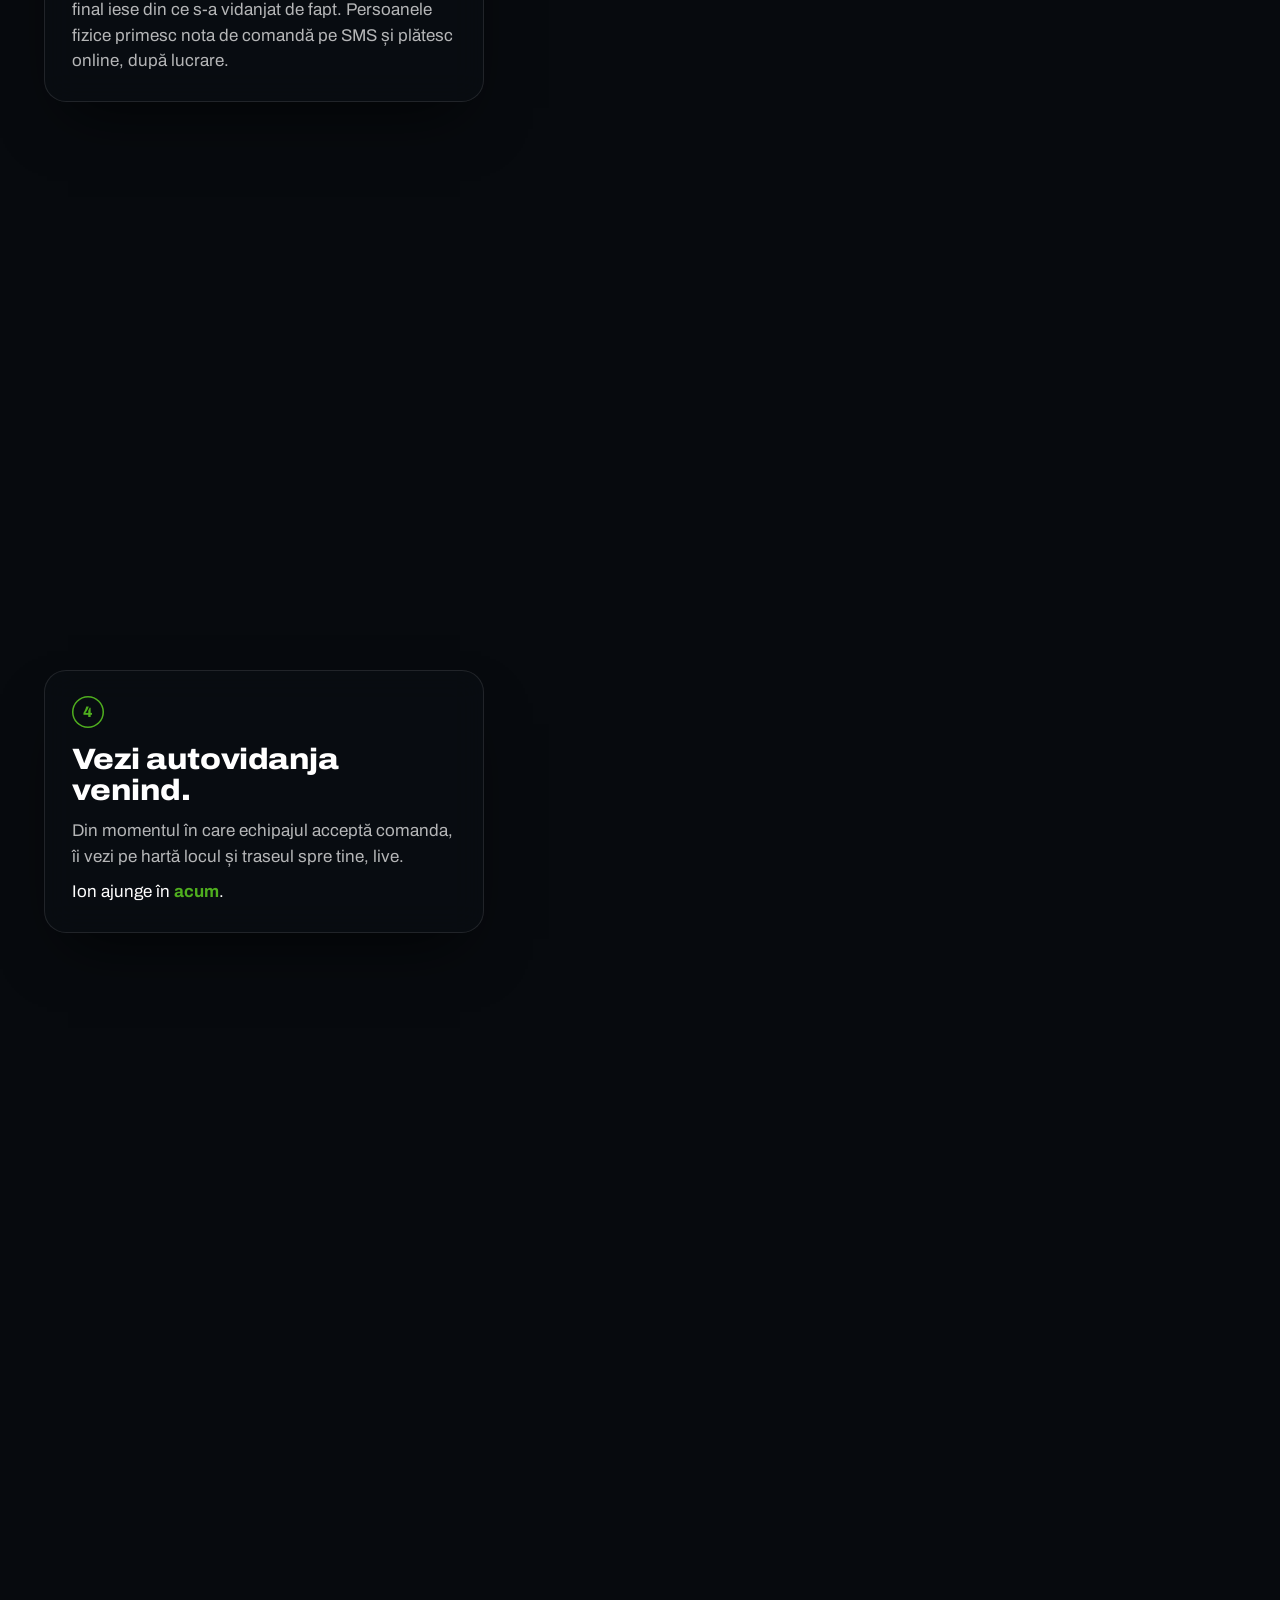
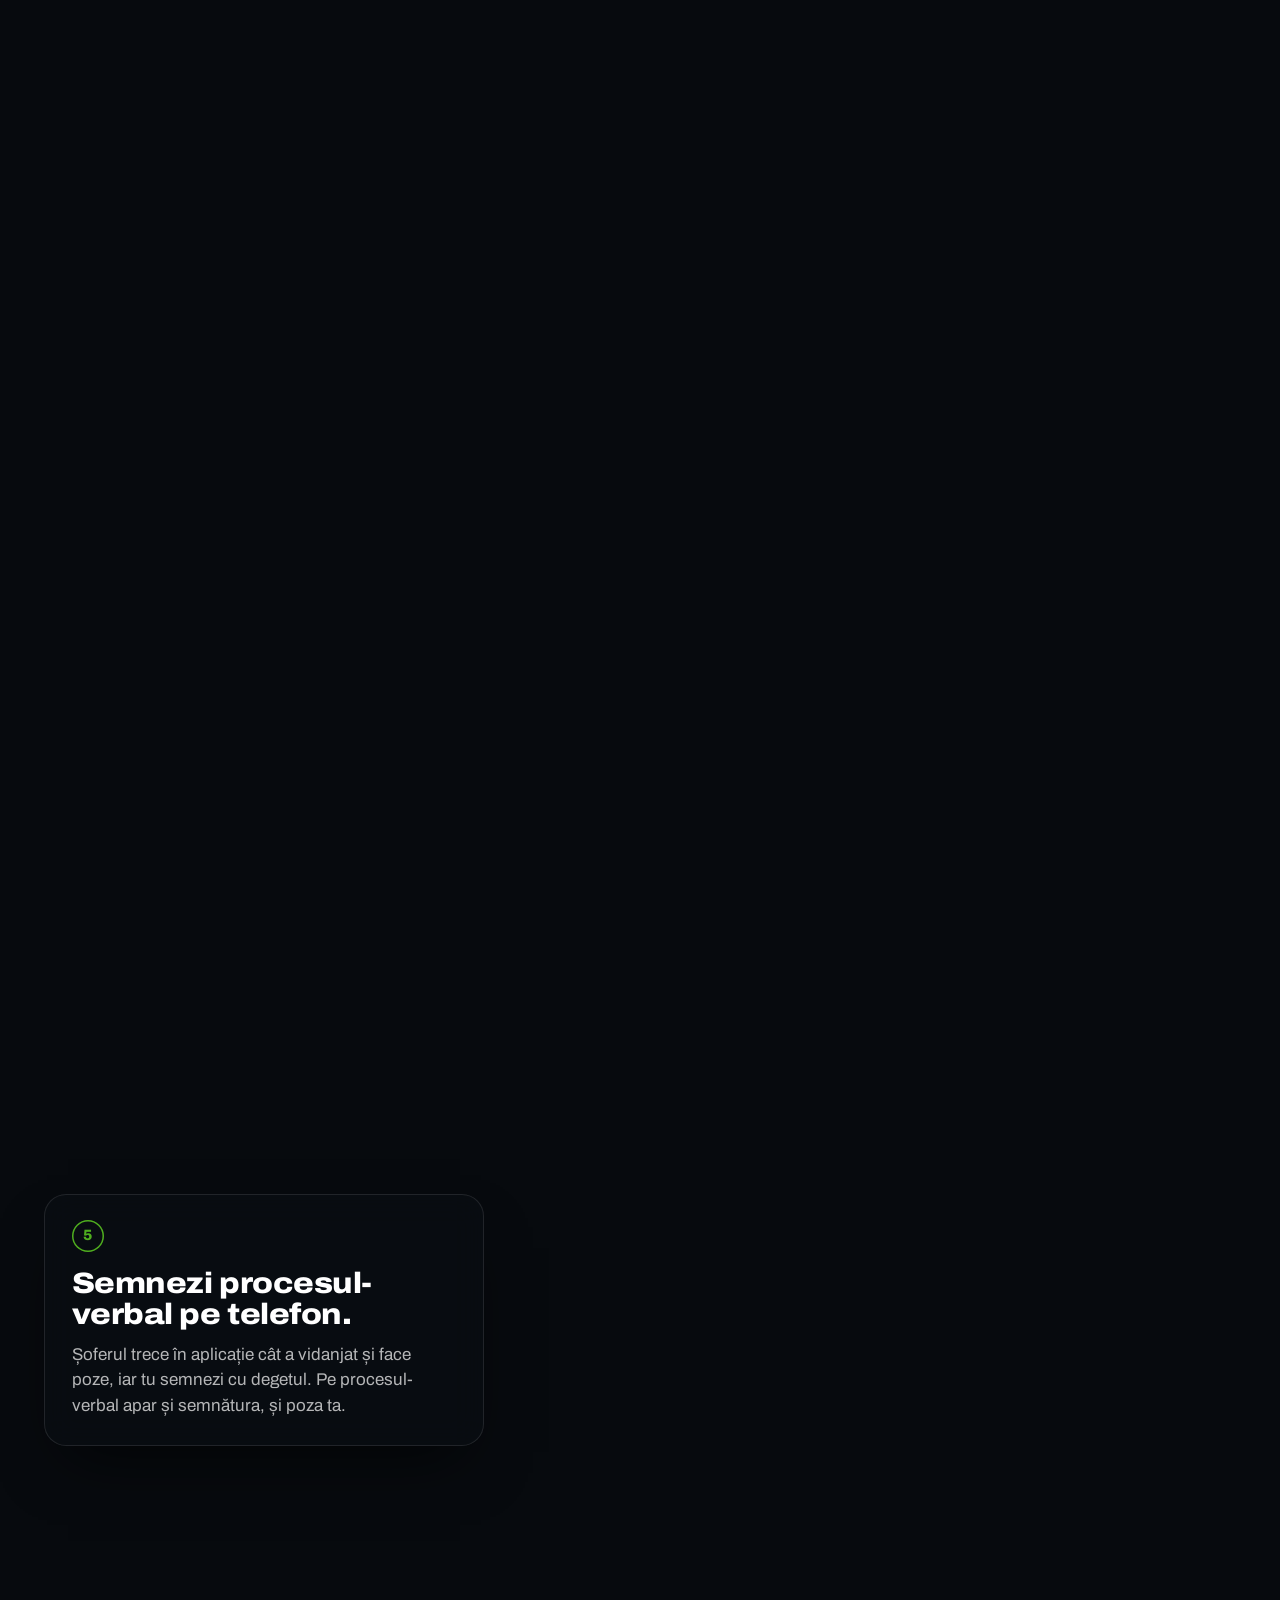
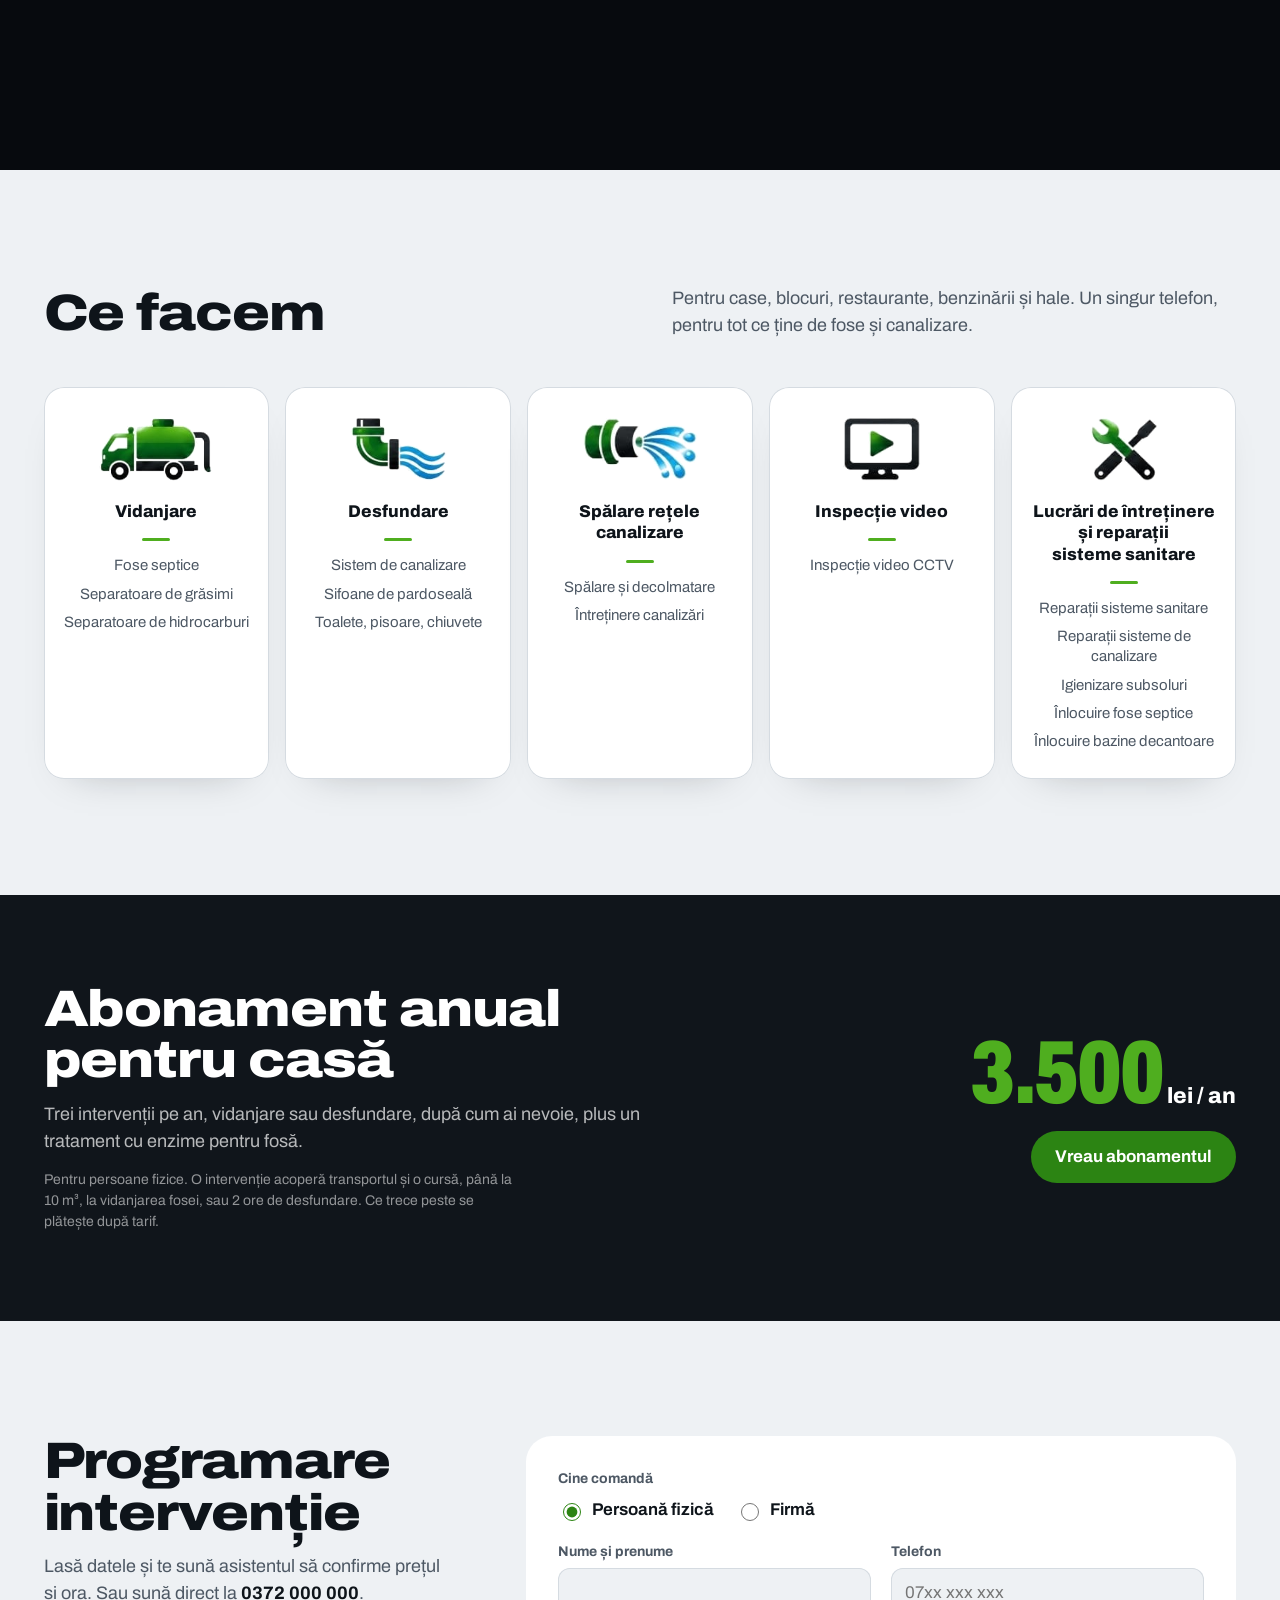
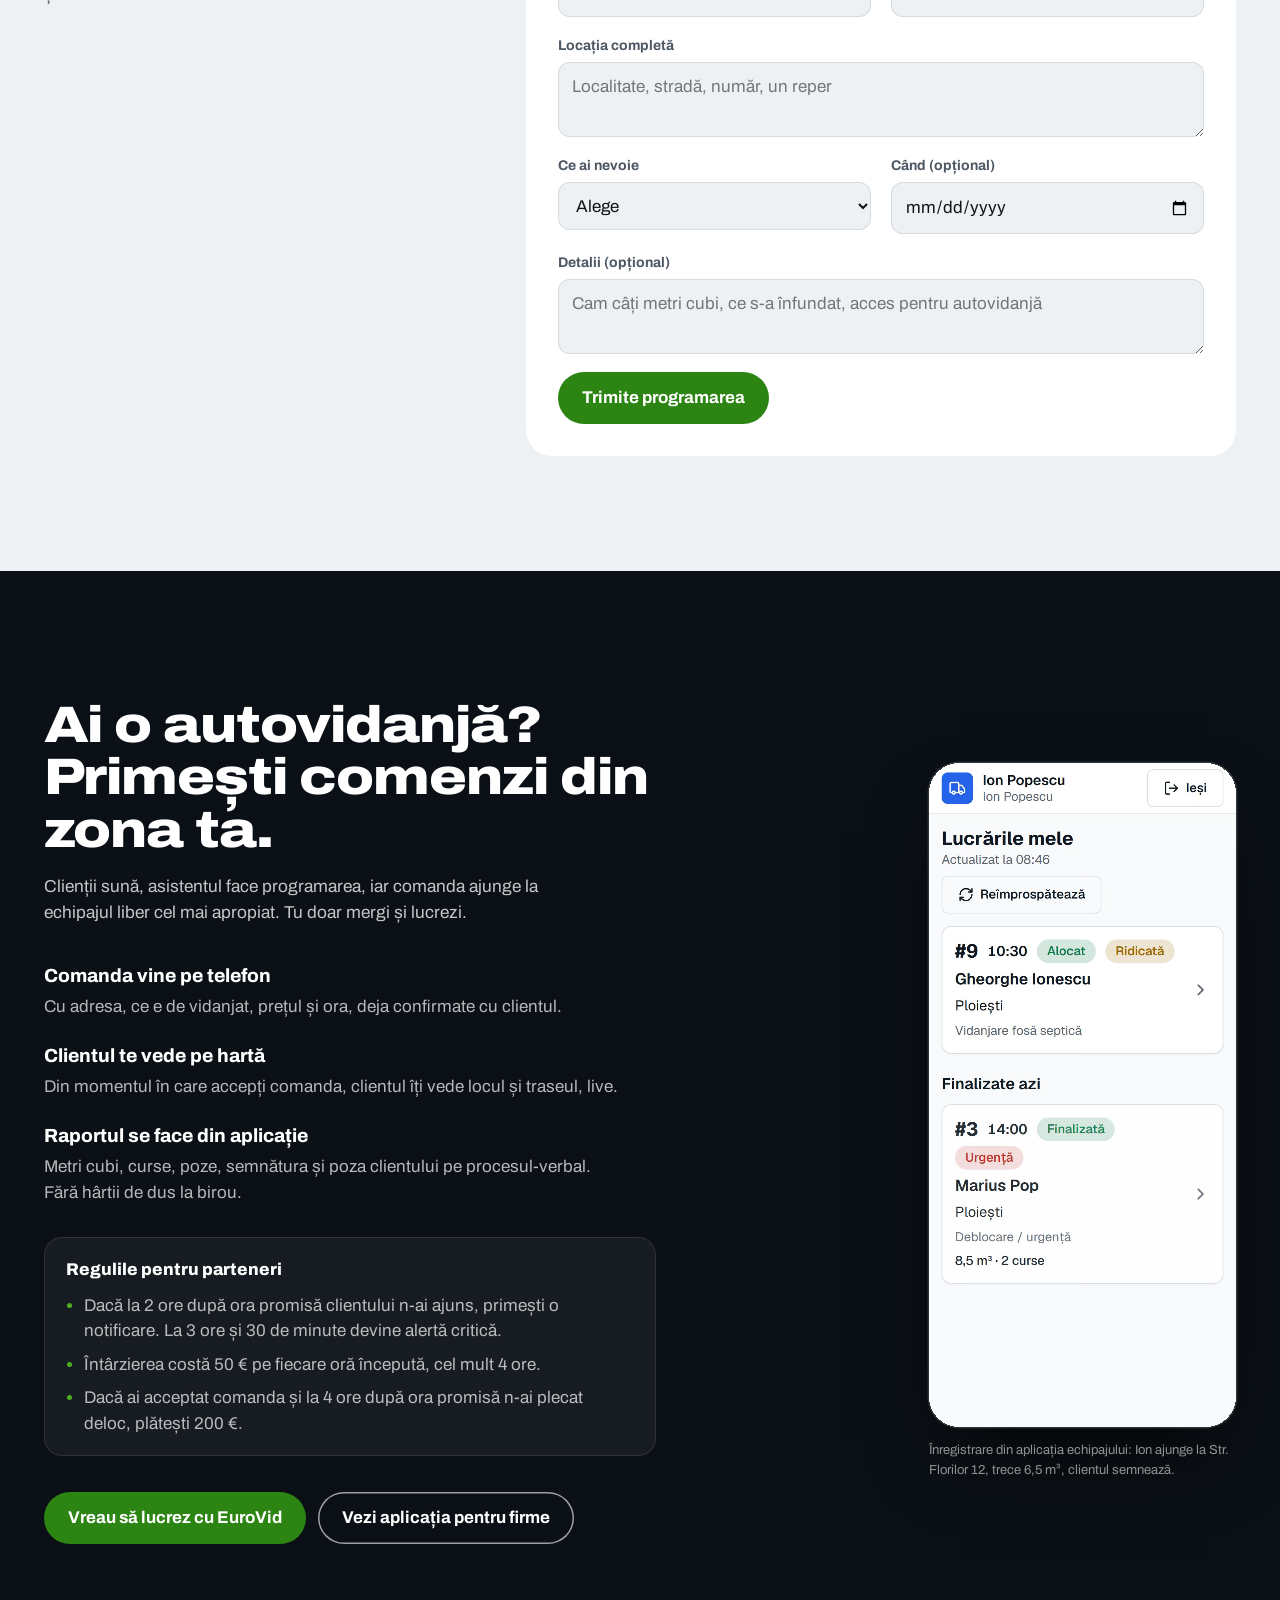
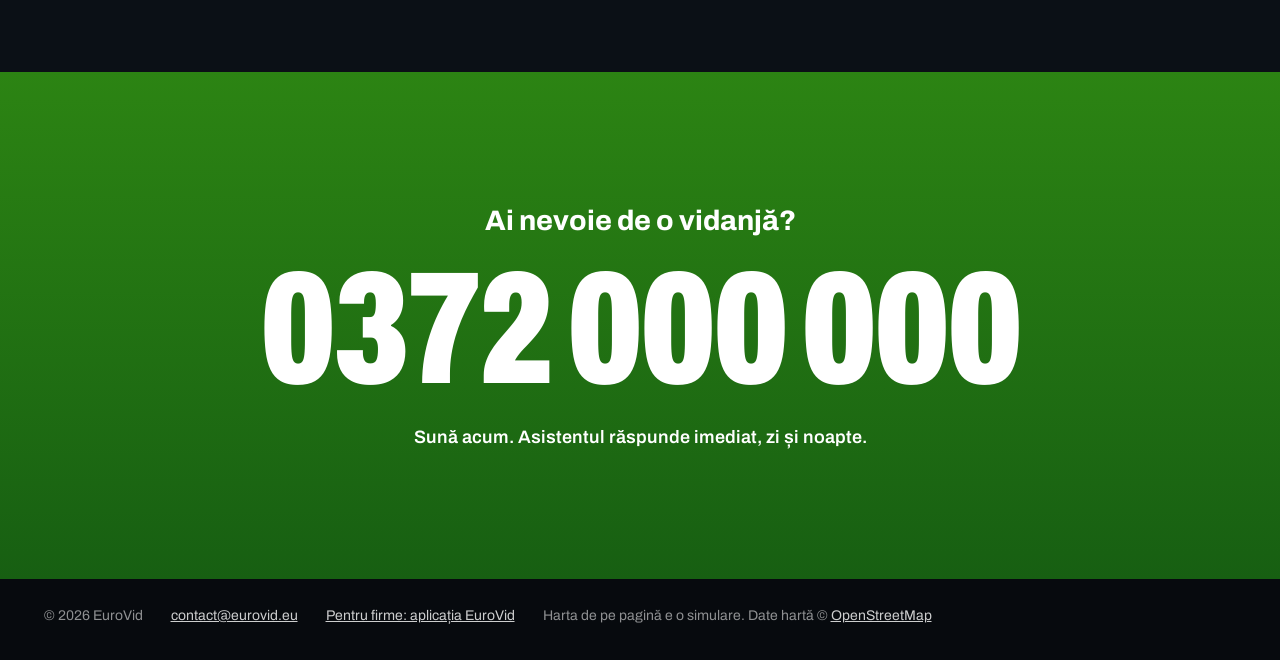
==== commit 79717b3b: "Regulile confirmate pe 27 oct: preț estimat și final, abonament, termene parteneri Saitul spunea alt" ====
--- a/index.html
+++ b/index.html
@@ -107,7 +107,7 @@
             <div class="step-card">
               <span class="step-n">3</span>
               <h2>Afli prețul și ora. Tu confirmi.</h2>
-              <p>Știi cât plătești înainte să plece echipajul: transportul pe cursă plus ce se vidanjează. Persoanele fizice primesc nota de comandă pe SMS și plătesc online.</p>
+              <p>Afli prețul estimat înainte să plece echipajul: transportul pe cursă plus ce se vidanjează. Prețul final iese din ce s-a vidanjat de fapt. Persoanele fizice primesc nota de comandă pe SMS și plătesc online, după lucrare.</p>
             </div>
           </article>
           <article class="step step-long" data-step-n="4">
@@ -191,7 +191,7 @@
         <div>
           <h2 id="abonament-titlu">Abonament anual pentru casă</h2>
           <p>Trei intervenții pe an, vidanjare sau desfundare, după cum ai nevoie, plus un tratament cu enzime pentru fosă.</p>
-          <p class="fine">Pentru persoane fizice.</p>
+          <p class="fine">Pentru persoane fizice. O intervenție acoperă transportul și o cursă, până la 10 m³, la vidanjarea fosei, sau 2 ore de desfundare. Ce trece peste se plătește după tarif.</p>
         </div>
         <div class="plan-price">
           <p><b>3.500</b> <span>lei / an</span></p>
@@ -290,9 +290,9 @@
           <div class="p-rules">
             <h3>Regulile pentru parteneri</h3>
             <ul>
-              <li>Dacă n-ai plecat spre client în 2 ore de la acceptare, primești o notificare. La 3 ore și 30 de minute devine alertă critică.</li>
-              <li>Întârzierea costă 50 € pe oră, cel mult 4 ore.</li>
-              <li>Dacă accepți comanda și nu mai pleci deloc, plătești 200 €.</li>
+              <li>Dacă la 2 ore după ora promisă clientului n-ai ajuns, primești o notificare. La 3 ore și 30 de minute devine alertă critică.</li>
+              <li>Întârzierea costă 50 € pe fiecare oră începută, cel mult 4 ore.</li>
+              <li>Dacă ai acceptat comanda și la 4 ore după ora promisă n-ai plecat deloc, plătești 200 €.</li>
             </ul>
           </div>
           <div class="partners-cta">
@@ -324,6 +324,6 @@
 
   <script src="assets/vendor/leaflet.js"></script>
   <script src="assets/routes.js?v=4"></script>
-  <script src="assets/site.js?v=11"></script>
+  <script src="assets/site.js?v=12"></script>
 </body>
 </html>
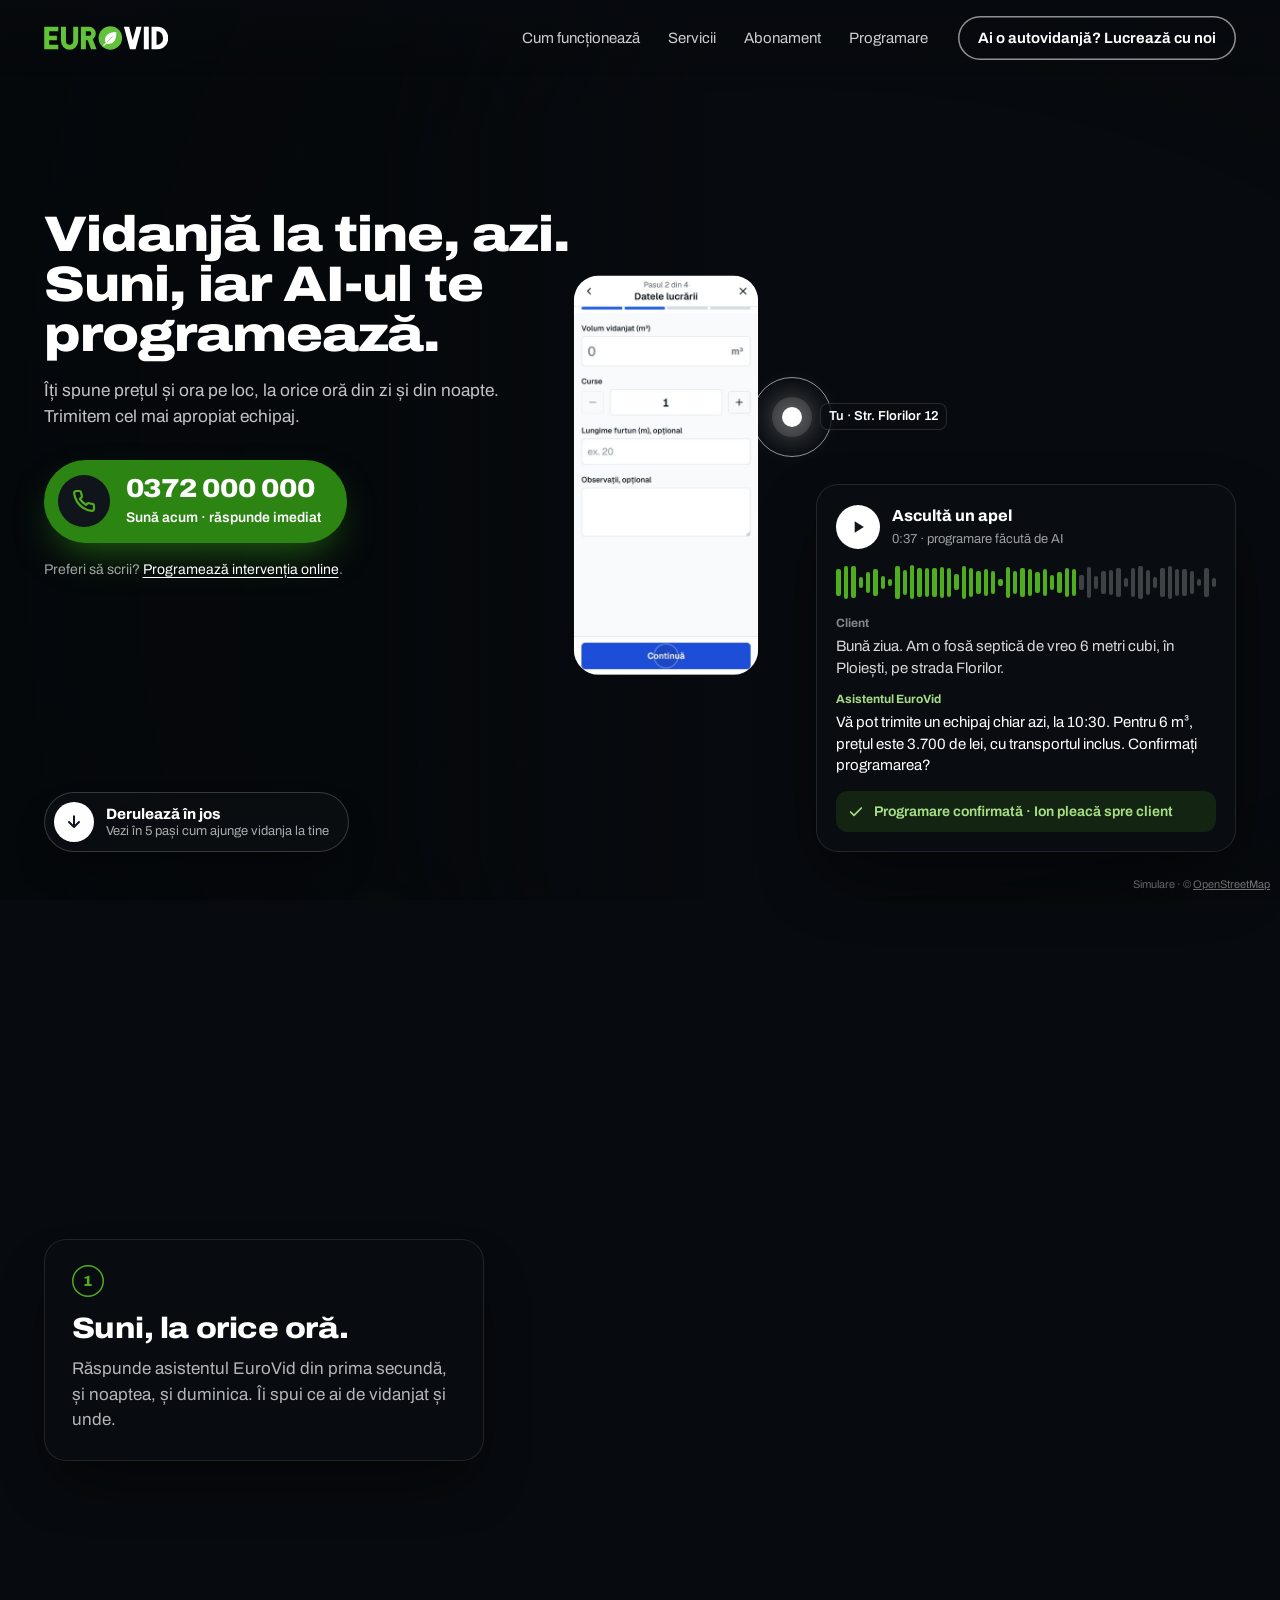
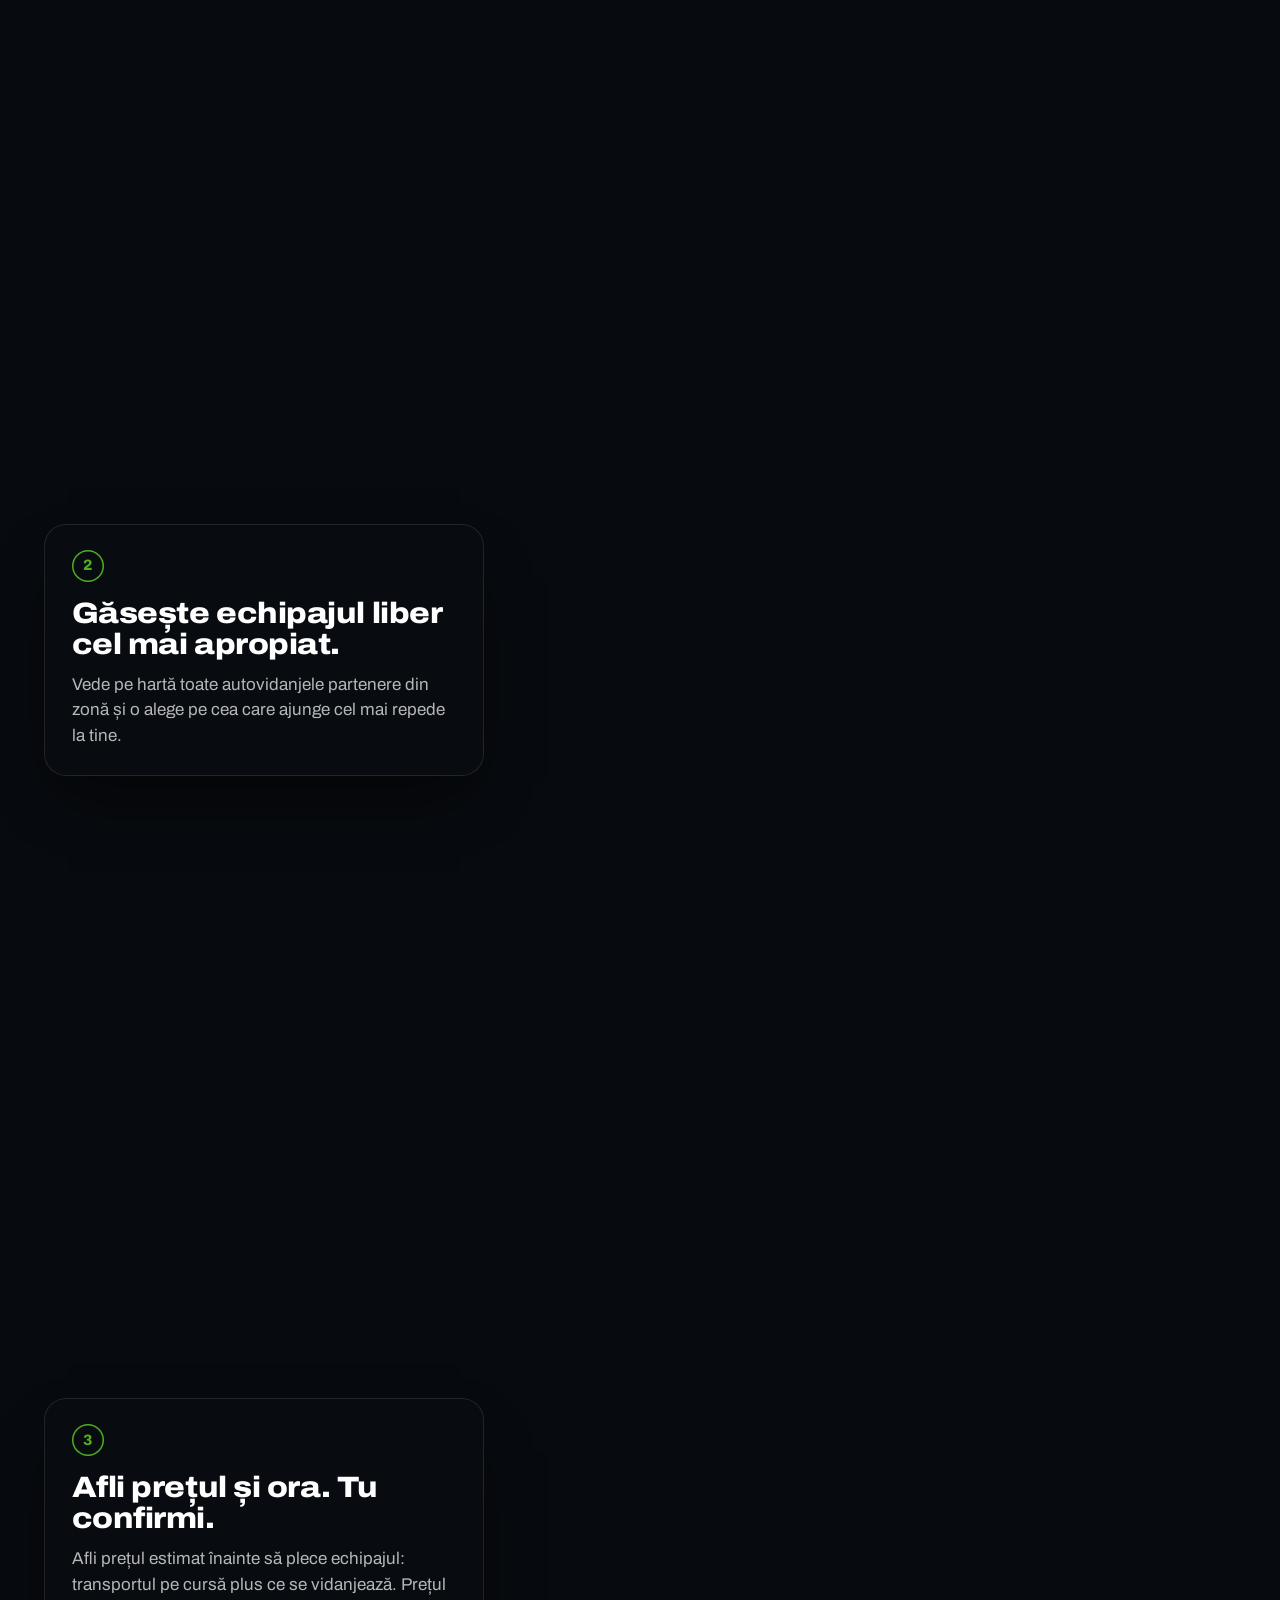
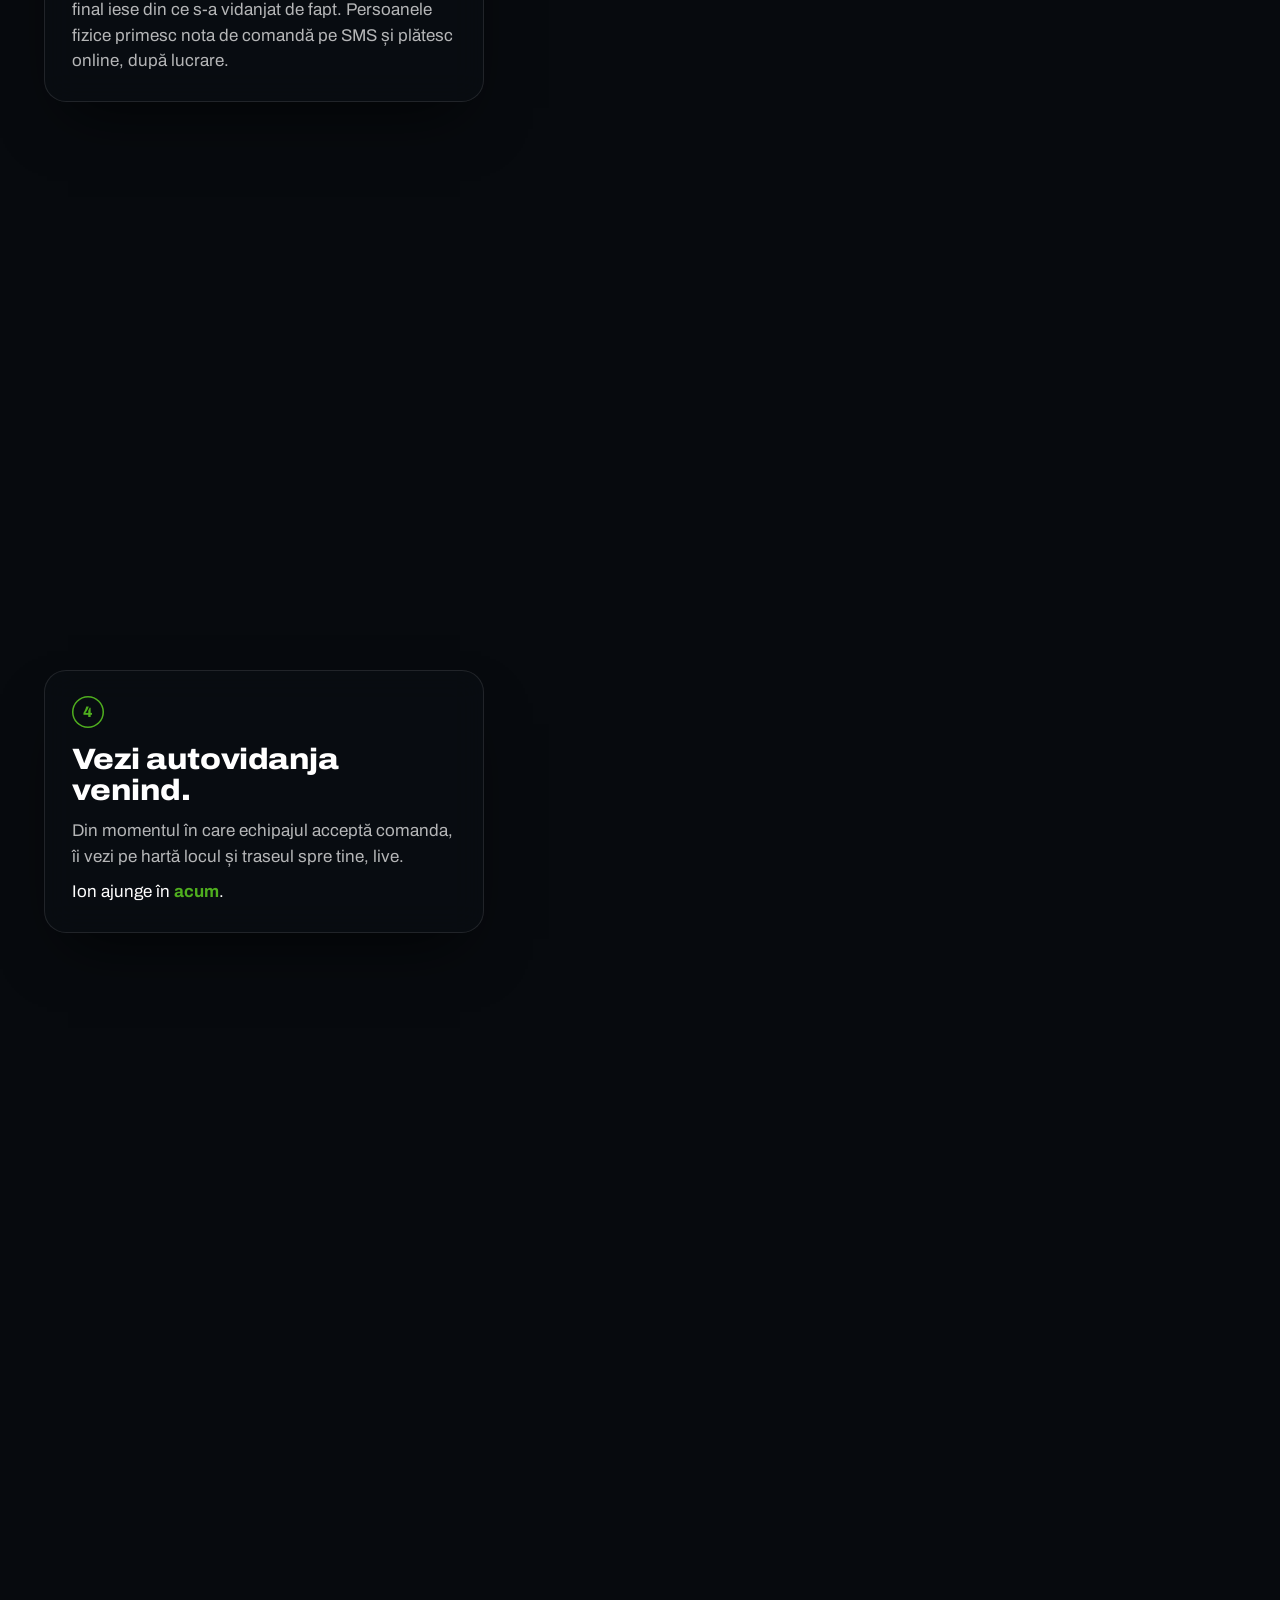
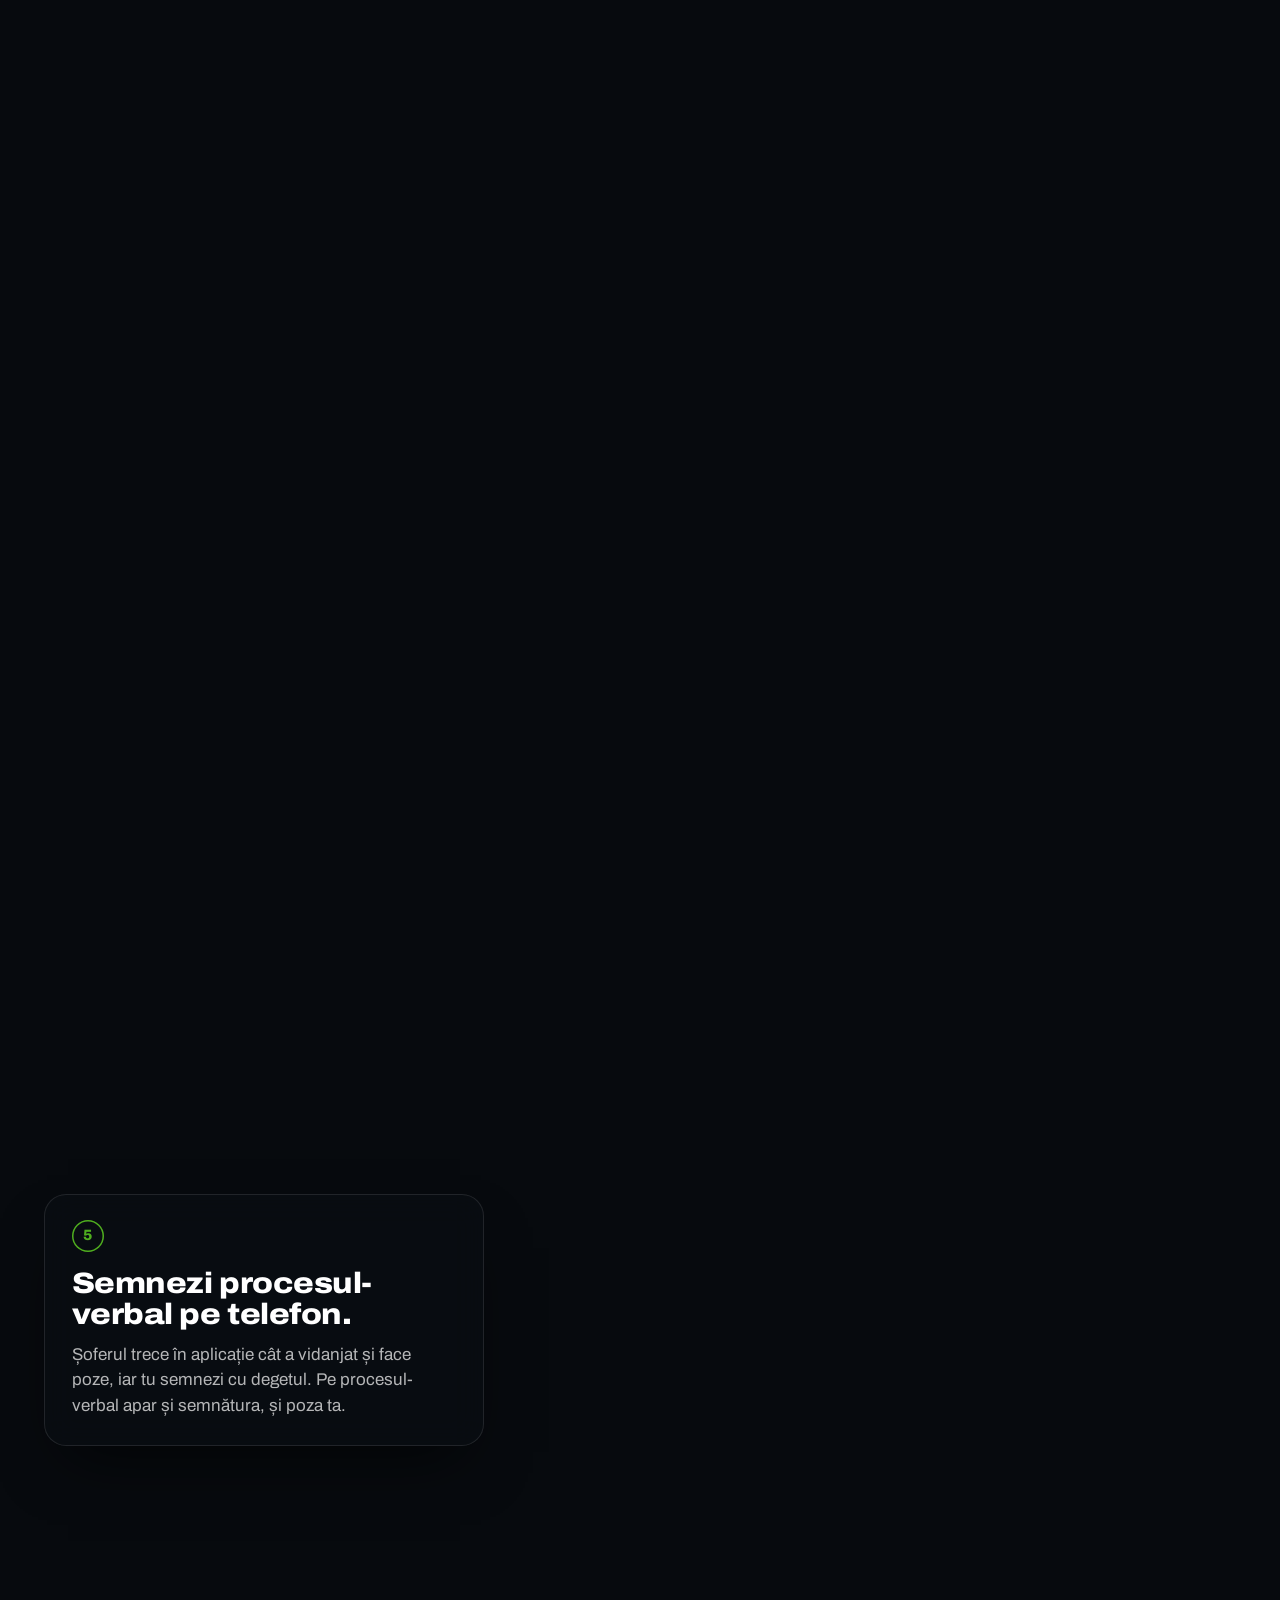
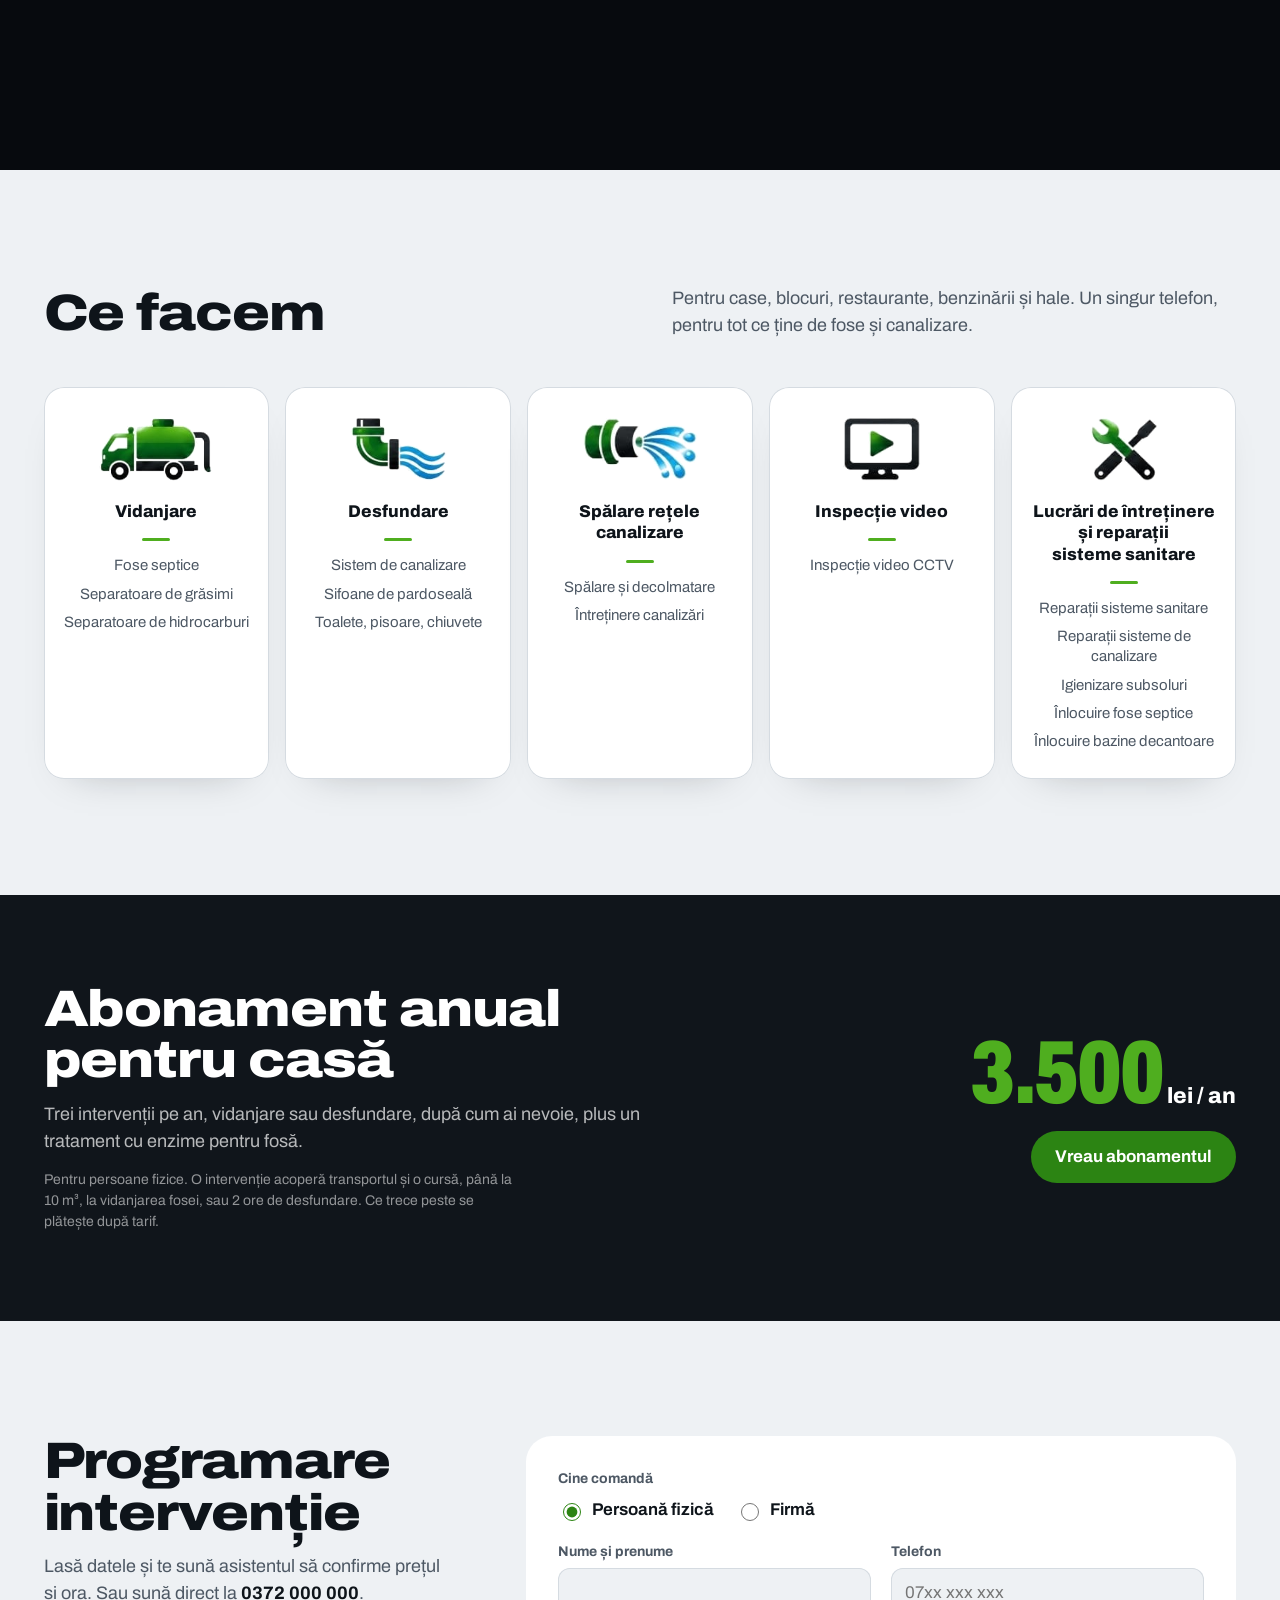
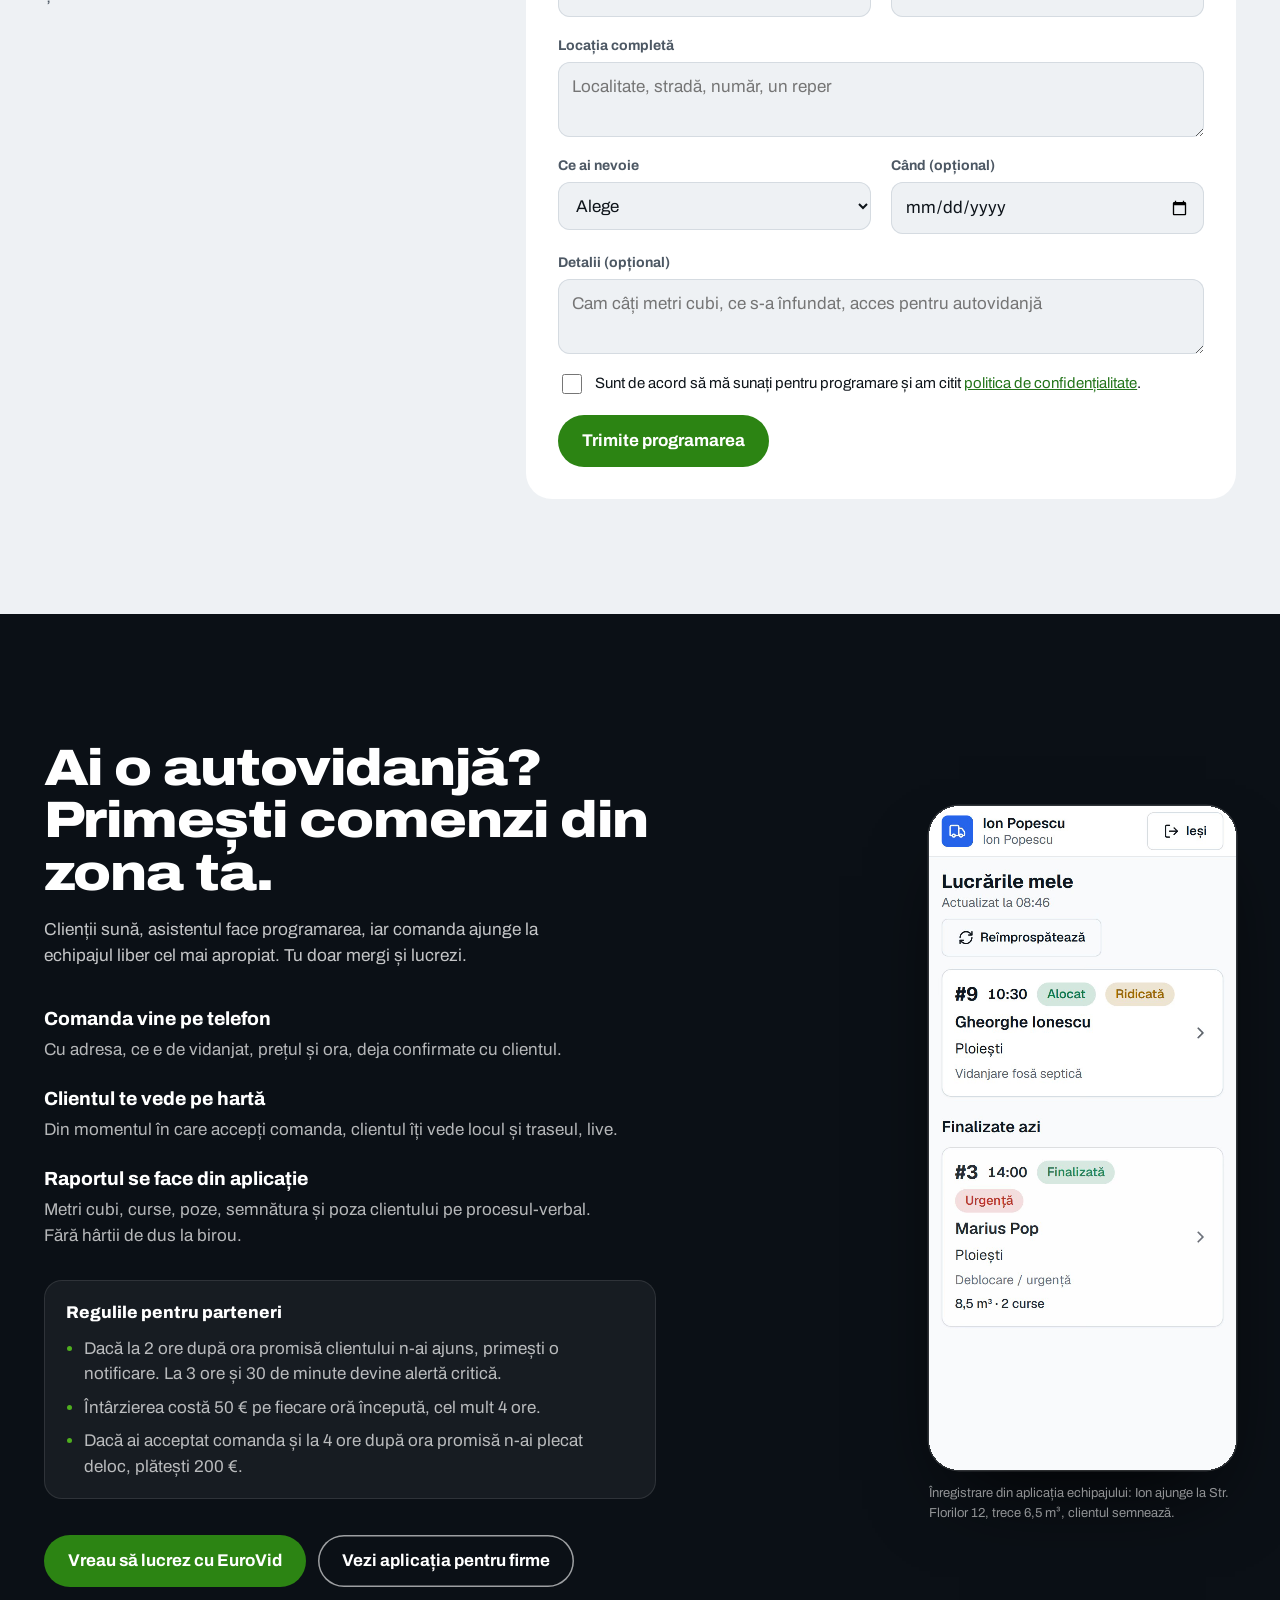
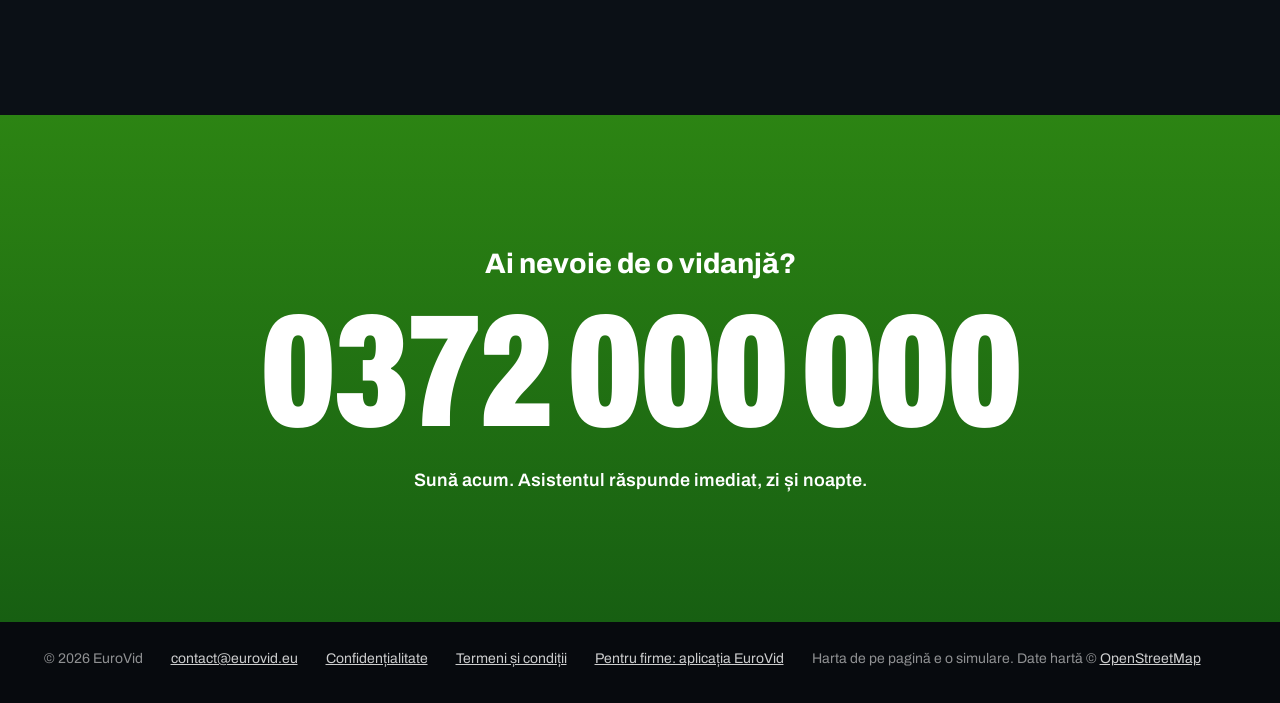
==== commit 3fadb93d: "Politica de confidențialitate, termenii și formularul legat de aplicație - confidentialitate.html și" ====
--- a/index.html
+++ b/index.html
@@ -21,7 +21,7 @@
   <link rel="preconnect" href="https://tile.openstreetmap.org" crossorigin>
   <link href="https://fonts.googleapis.com/css2?family=Archivo:wdth,wght@62..125,300..900&display=swap" rel="stylesheet">
   <link rel="stylesheet" href="assets/vendor/leaflet.css">
-  <link rel="stylesheet" href="assets/site.css?v=13">
+  <link rel="stylesheet" href="assets/site.css?v=14">
   <script>document.documentElement.classList.add('js')</script>
 </head>
 <body>
@@ -234,28 +234,28 @@
             <select id="b-svc" name="serviciu" required>
               <option value="">Alege</option>
               <optgroup label="Vidanjare">
-                <option>Vidanjare fosă septică</option>
-                <option>Vidanjare separator de grăsimi</option>
-                <option>Vidanjare separator de hidrocarburi</option>
+                <option value="vidanjare_fosa">Vidanjare fosă septică</option>
+                <option value="separator_grasimi">Vidanjare separator de grăsimi</option>
+                <option value="separator_hidrocarburi">Vidanjare separator de hidrocarburi</option>
               </optgroup>
               <optgroup label="Desfundare">
-                <option>Desfundare canalizare</option>
-                <option>Desfundare sifoane de pardoseală</option>
-                <option>Desfundare toalete, pisoare, chiuvete</option>
+                <option value="desfundare">Desfundare canalizare</option>
+                <option value="desfundare">Desfundare sifoane de pardoseală</option>
+                <option value="desfundare">Desfundare toalete, pisoare, chiuvete</option>
               </optgroup>
               <optgroup label="Spălare rețele canalizare">
-                <option>Spălare și decolmatare canalizare</option>
-                <option>Întreținere canalizări</option>
+                <option value="spalare_decolmatare">Spălare și decolmatare canalizare</option>
+                <option value="intretinere_canalizare">Întreținere canalizări</option>
               </optgroup>
               <optgroup label="Inspecție video">
-                <option>Inspecție video CCTV</option>
+                <option value="inspectie_cctv">Inspecție video CCTV</option>
               </optgroup>
               <optgroup label="Lucrări de întreținere și reparații">
-                <option>Reparații sisteme sanitare</option>
-                <option>Reparații sisteme de canalizare</option>
-                <option>Igienizare subsoluri</option>
-                <option>Înlocuire fosă septică</option>
-                <option>Înlocuire bazin decantor</option>
+                <option value="reparatii_sanitare">Reparații sisteme sanitare</option>
+                <option value="reparatii_canalizare">Reparații sisteme de canalizare</option>
+                <option value="igienizare_subsol">Igienizare subsoluri</option>
+                <option value="inlocuire_fosa">Înlocuire fosă septică</option>
+                <option value="inlocuire_bazin">Înlocuire bazin decantor</option>
               </optgroup>
               <option value="abonament">Abonament anual (3.500 lei / an)</option>
             </select>
@@ -267,6 +267,16 @@
           <div class="b-row b-wide">
             <label for="b-notes">Detalii (opțional)</label>
             <textarea id="b-notes" name="detalii" rows="2" placeholder="Cam câți metri cubi, ce s-a înfundat, acces pentru autovidanjă"></textarea>
+          </div>
+          <div class="b-wide">
+            <label class="b-consent" for="b-consent">
+              <input type="checkbox" id="b-consent" name="acord" required>
+              <span>Sunt de acord să mă sunați pentru programare și am citit <a href="confidentialitate.html">politica de confidențialitate</a>.</span>
+            </label>
+          </div>
+          <div class="b-trap" aria-hidden="true">
+            <label for="b-website">Nu completa acest câmp</label>
+            <input id="b-website" name="website" tabindex="-1" autocomplete="off">
           </div>
           <div class="b-wide b-send">
             <button type="submit" class="btn btn-green">Trimite programarea</button>
@@ -318,12 +328,14 @@
   <footer class="foot">
     <span>© 2026 EuroVid</span>
     <a href="mailto:contact@eurovid.eu">contact@eurovid.eu</a>
+    <a href="confidentialitate.html">Confidențialitate</a>
+    <a href="termeni.html">Termeni și condiții</a>
     <a href="https://lfenomenal.github.io/era-vidanjare-demo/home/" target="_blank" rel="noopener">Pentru firme: aplicația EuroVid</a>
     <span>Harta de pe pagină e o simulare. Date hartă © <a href="https://www.openstreetmap.org/copyright" target="_blank" rel="noopener">OpenStreetMap</a></span>
   </footer>
 
   <script src="assets/vendor/leaflet.js"></script>
   <script src="assets/routes.js?v=4"></script>
-  <script src="assets/site.js?v=12"></script>
+  <script src="assets/site.js?v=13"></script>
 </body>
 </html>
--- a/assets/site.css
+++ b/assets/site.css
@@ -356,3 +356,26 @@
   .svc-group ul::before { display: none; }
   .svc-group li + li { margin-top: 4px; }
 }
+
+/* Paginile legale (confidențialitate, termeni): text lung, pe fond de zi. */
+.legal-page { background: var(--day); color: var(--day-ink); }
+.legal-top { padding: 18px var(--g); background: var(--night); }
+.legal-back { color: #fff; font-weight: 700; text-decoration: none; }
+.legal { max-width: 760px; margin: 0 auto; padding: clamp(32px, 6vw, 64px) var(--g) 72px; }
+.legal h1 { font-size: clamp(30px, 4.4vw, 44px); line-height: 1.1; font-stretch: 88%; }
+.legal h2 { margin-top: 34px; font-size: 21px; line-height: 1.25; }
+.legal p, .legal-list { margin-top: 12px; color: var(--day-ink); }
+.legal a { color: var(--green-on-light); }
+.legal-date { color: var(--day-muted); font-size: 15px; }
+.legal-list { list-style: disc; padding-left: 22px; }
+.legal-list li + li { margin-top: 8px; }
+.legal-operator { margin-top: 28px; padding: 18px 20px; border-radius: 16px; background: #fff; box-shadow: inset 0 0 0 1px var(--day-line); }
+.legal-operator h2 { margin-top: 0; }
+
+/* Formularul: acordul și câmpul-capcană pentru roboți (ascuns oamenilor). */
+.b-consent { display: flex; gap: 10px; align-items: flex-start; font-size: 15px; color: var(--day-ink); }
+.b-consent input { width: 20px; height: 20px; margin-top: 2px; flex: none; accent-color: var(--green-deep); }
+.b-consent a { color: var(--green-on-light); }
+.b-trap { position: absolute; left: -10000px; width: 1px; height: 1px; overflow: hidden; }
+/* the form's own input rule makes every input full width: not the consent box */
+.book-form .b-consent input { width: 20px; min-height: 0; padding: 0; border-radius: 4px; box-shadow: none; background: none; }
